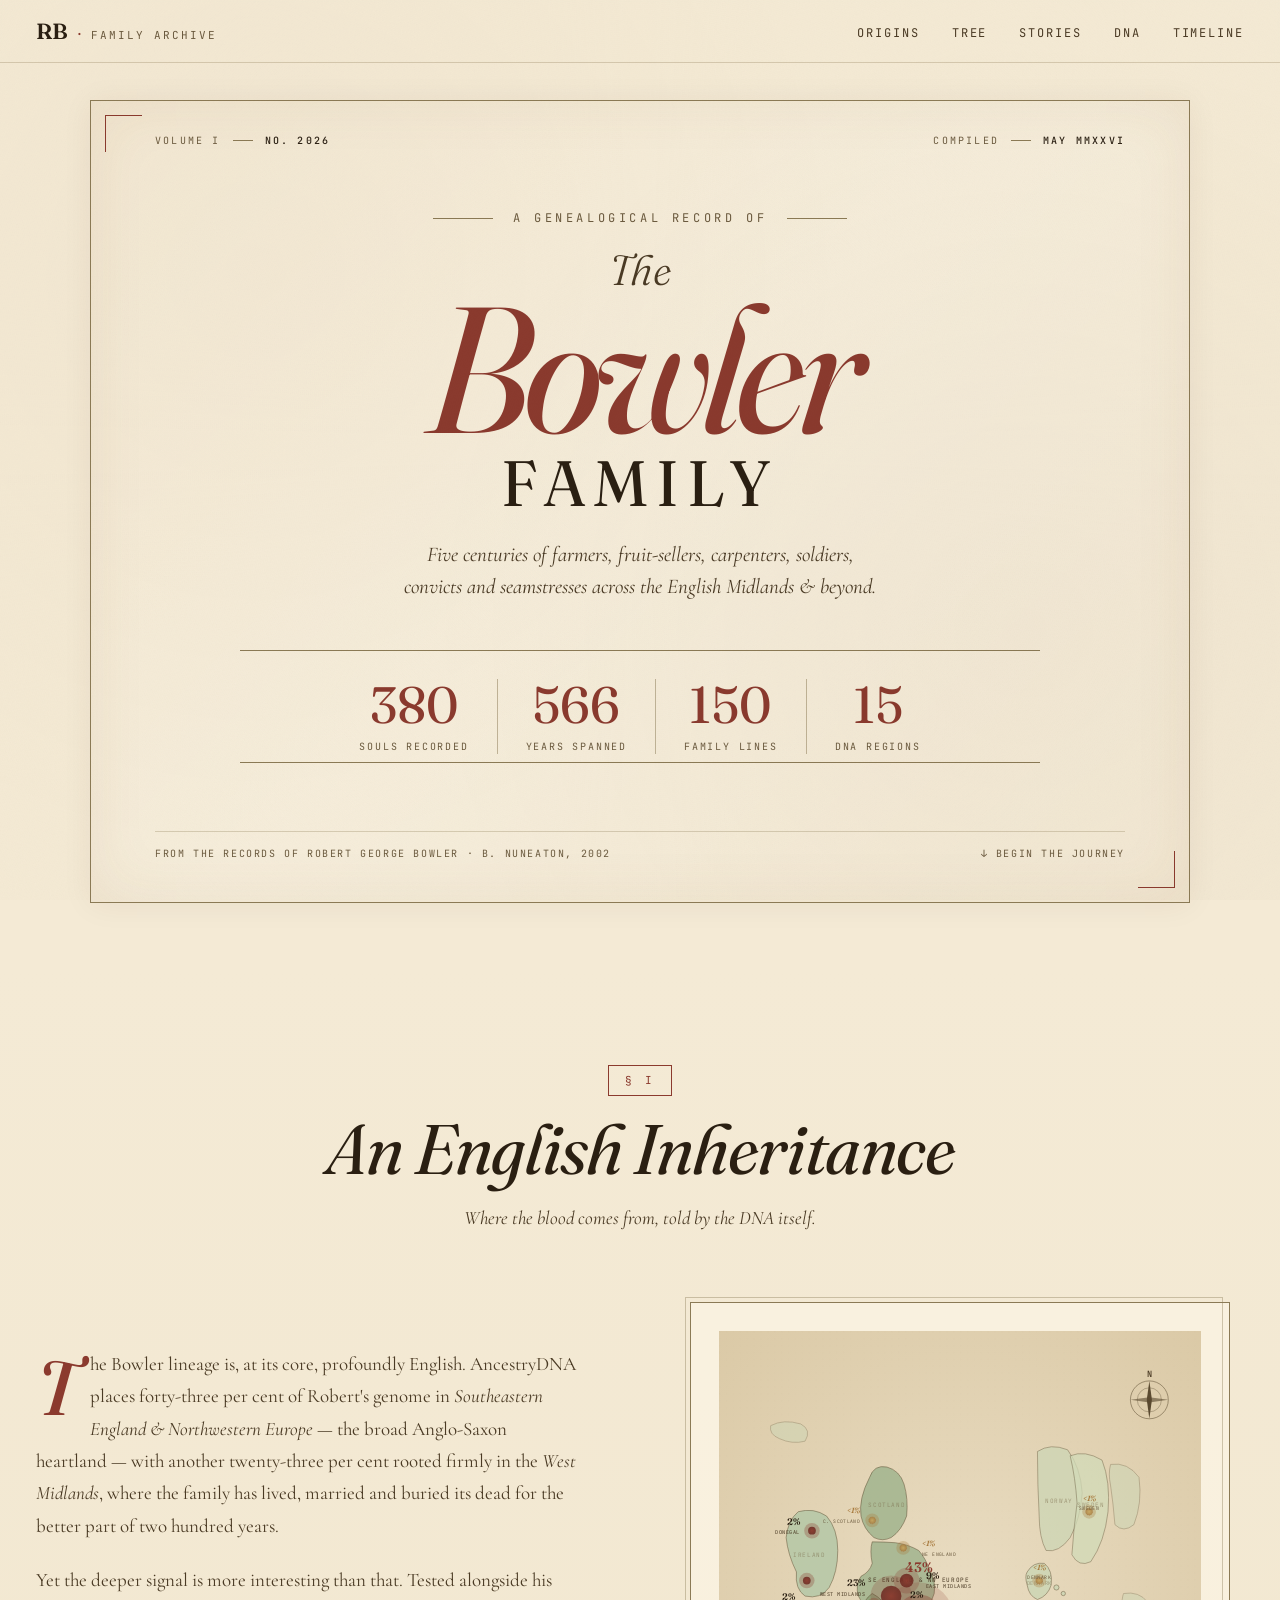
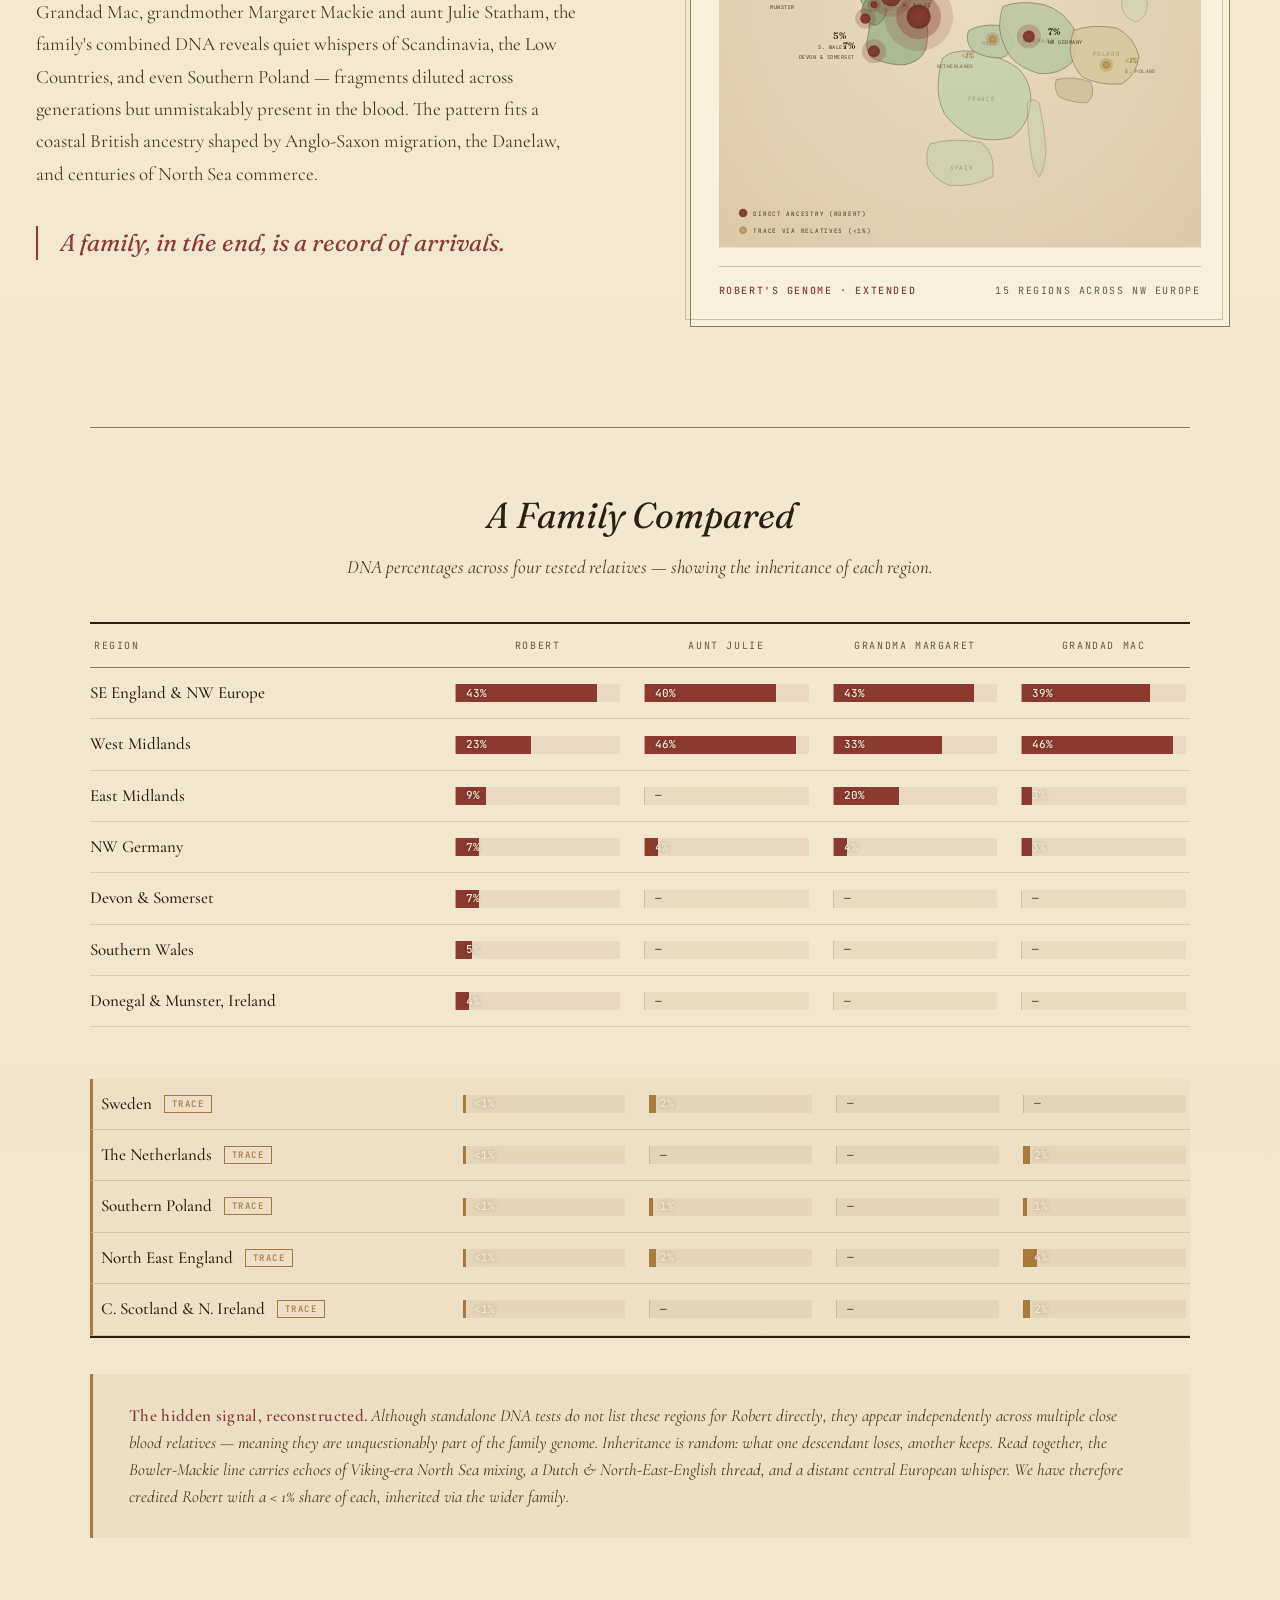
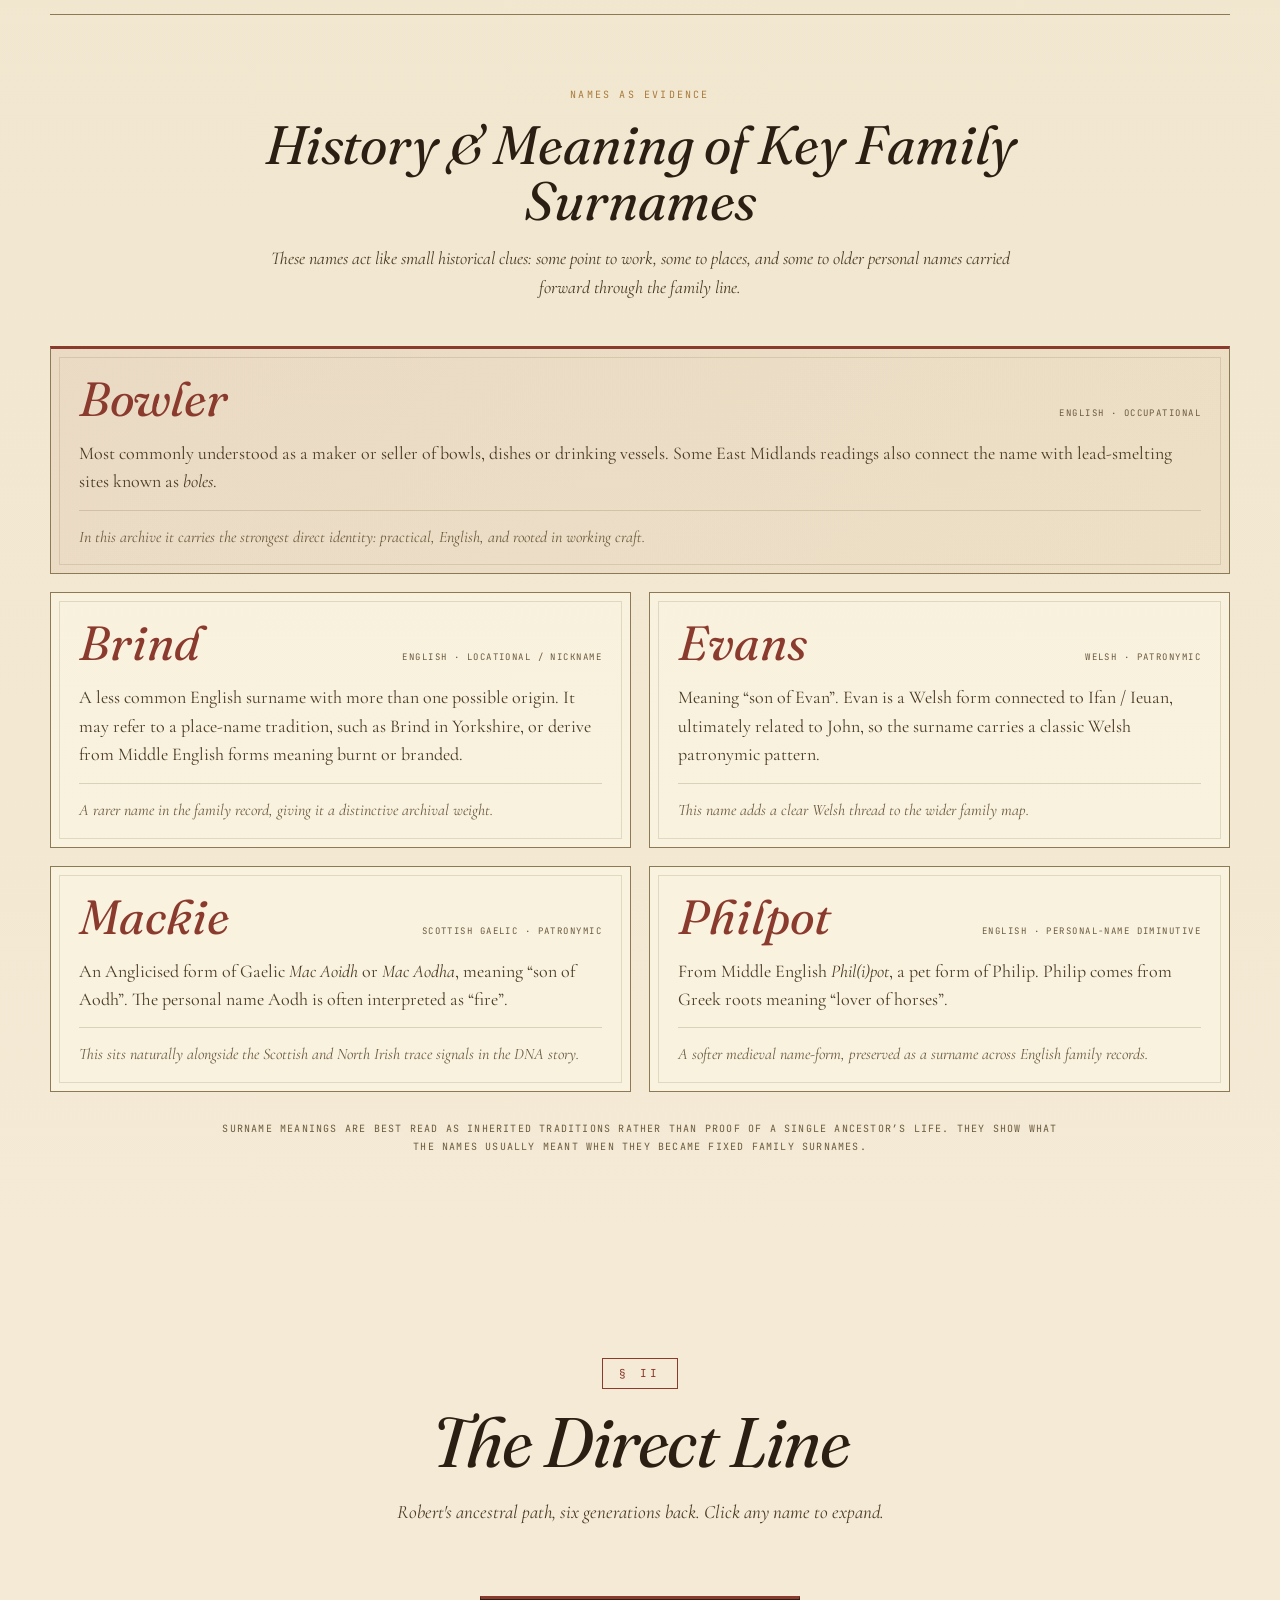
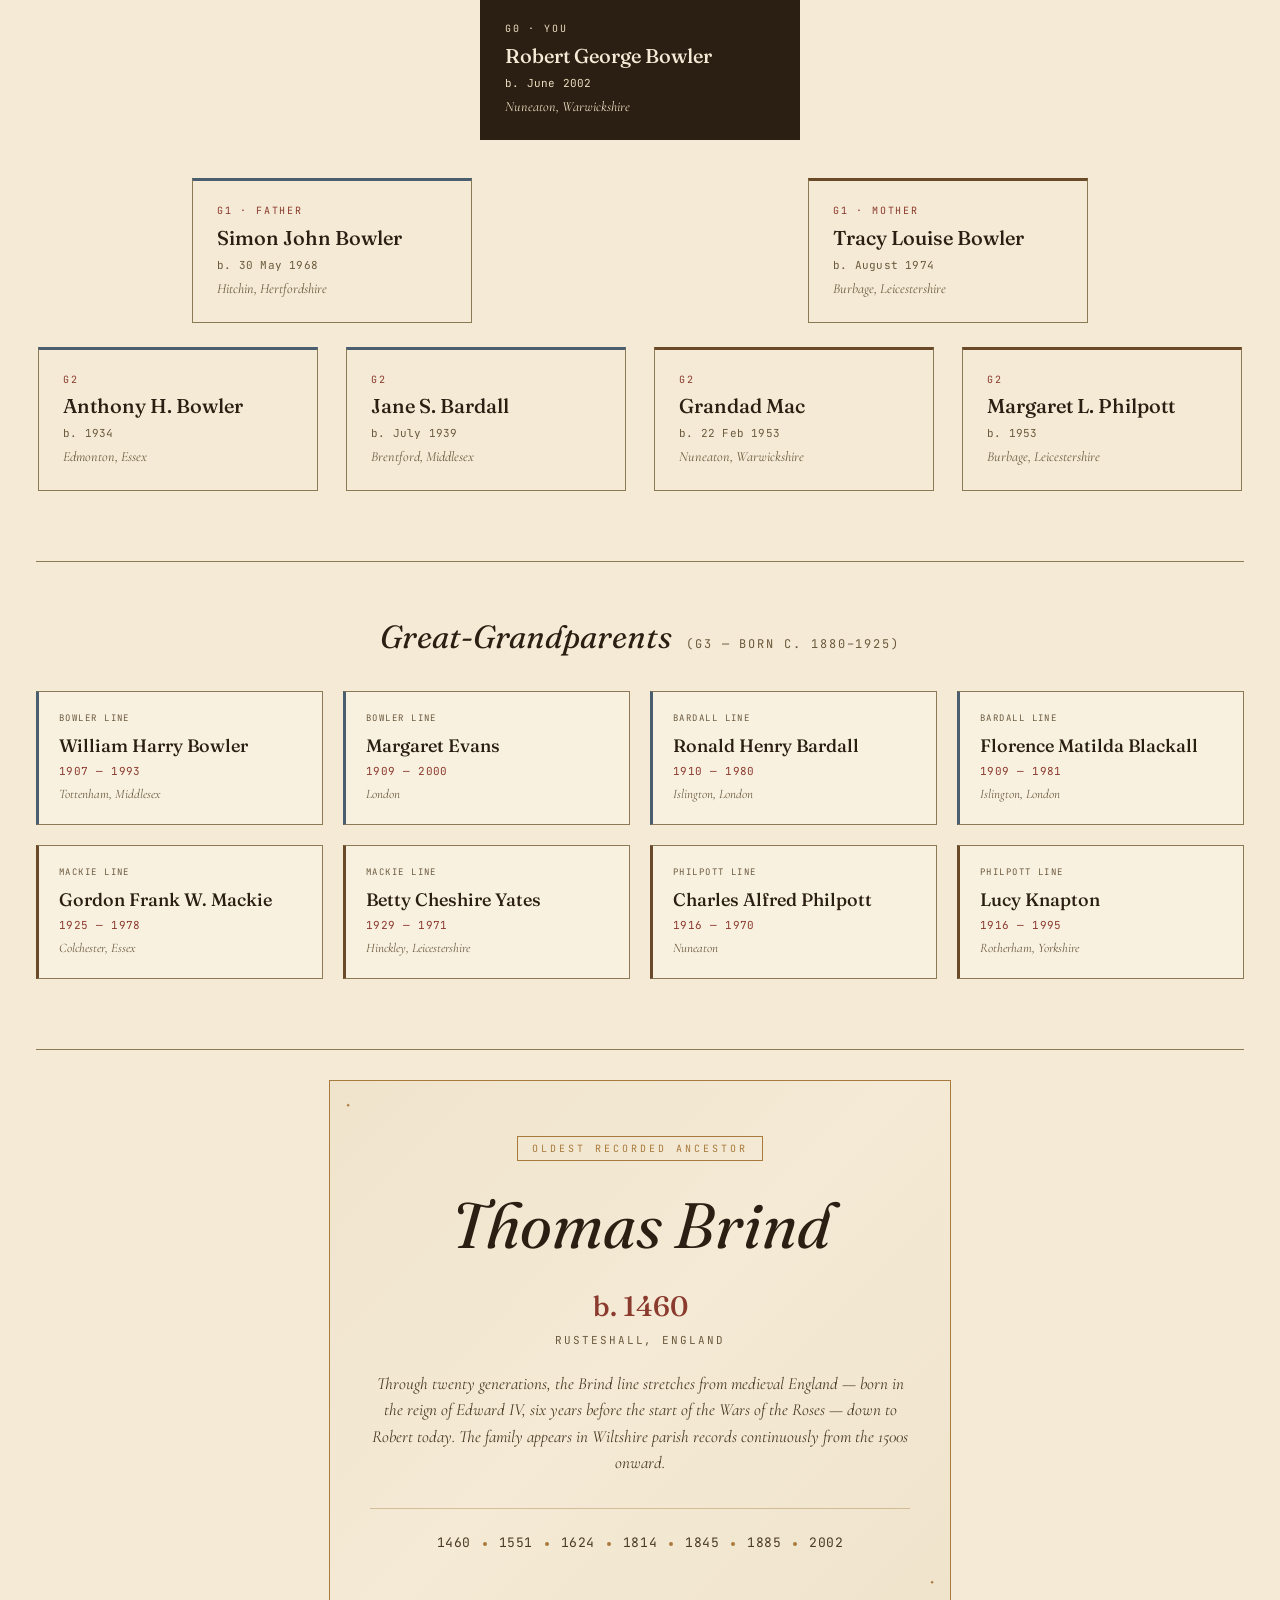
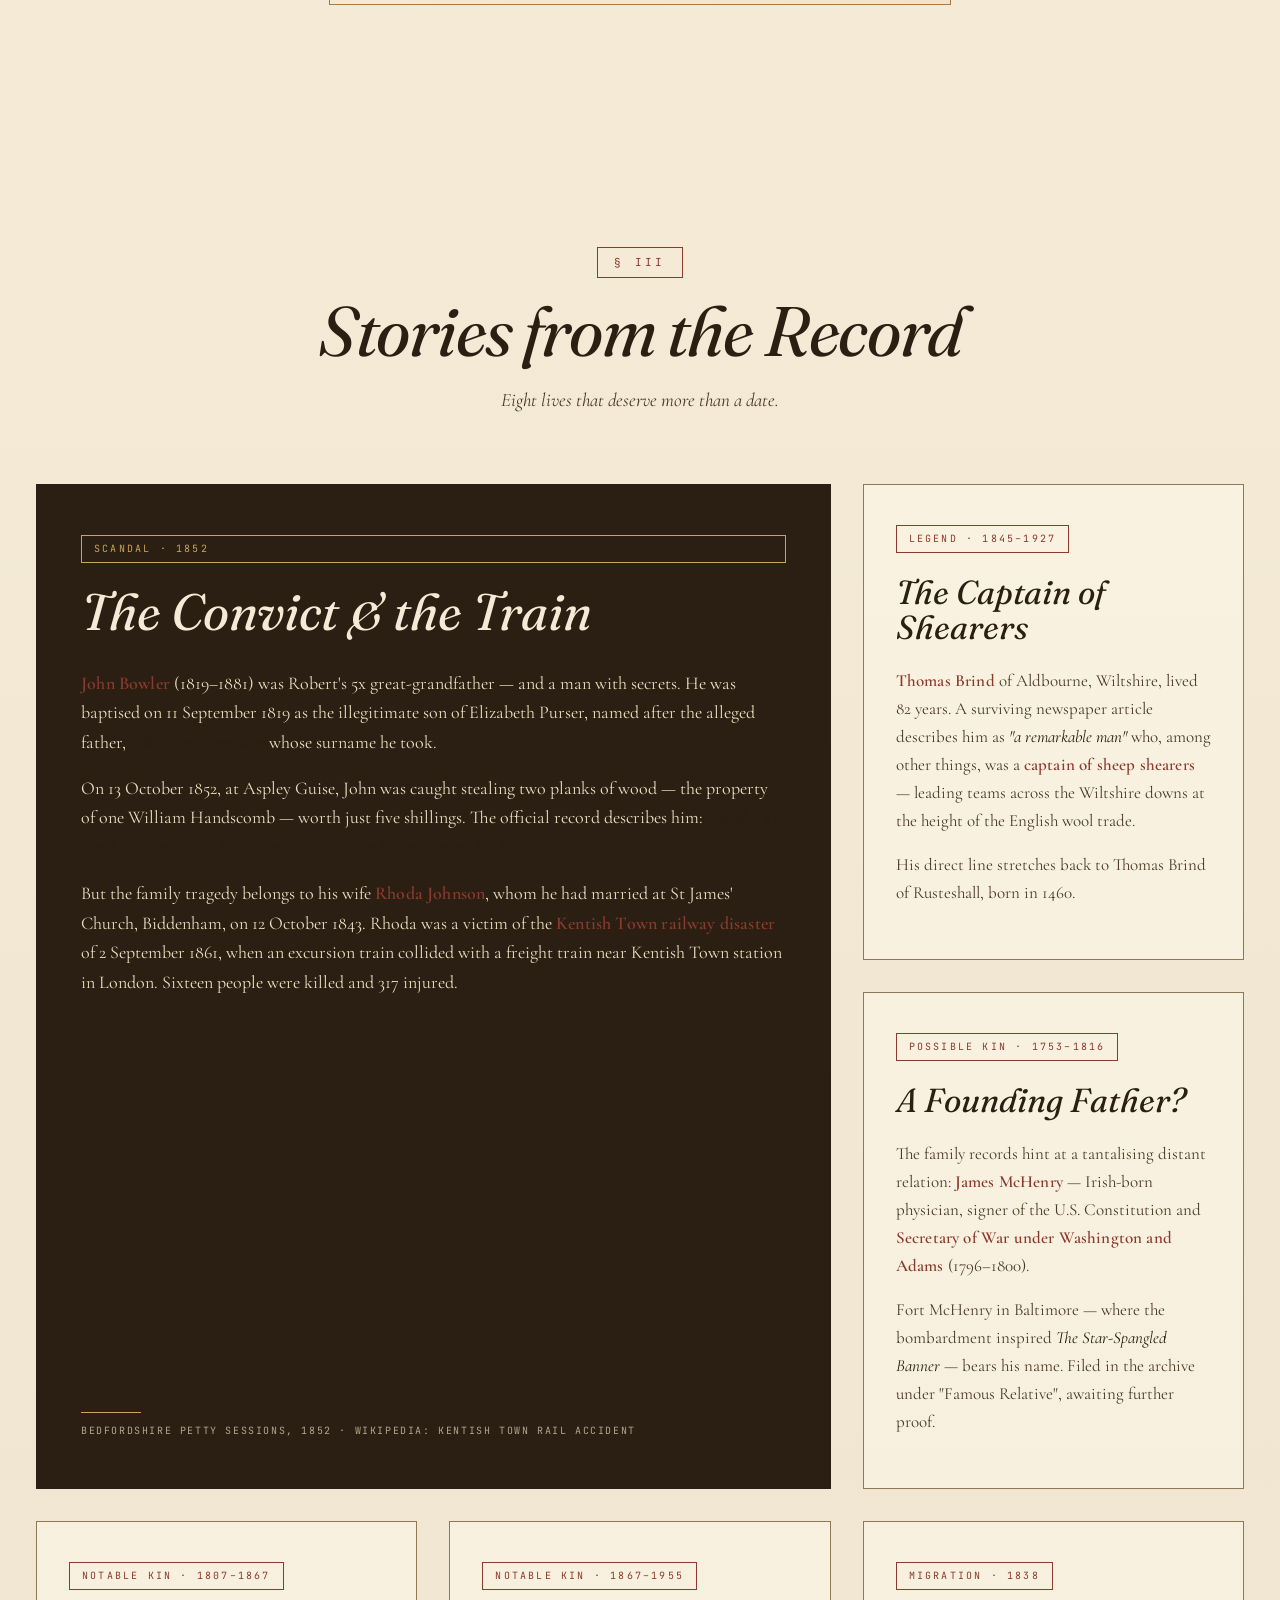
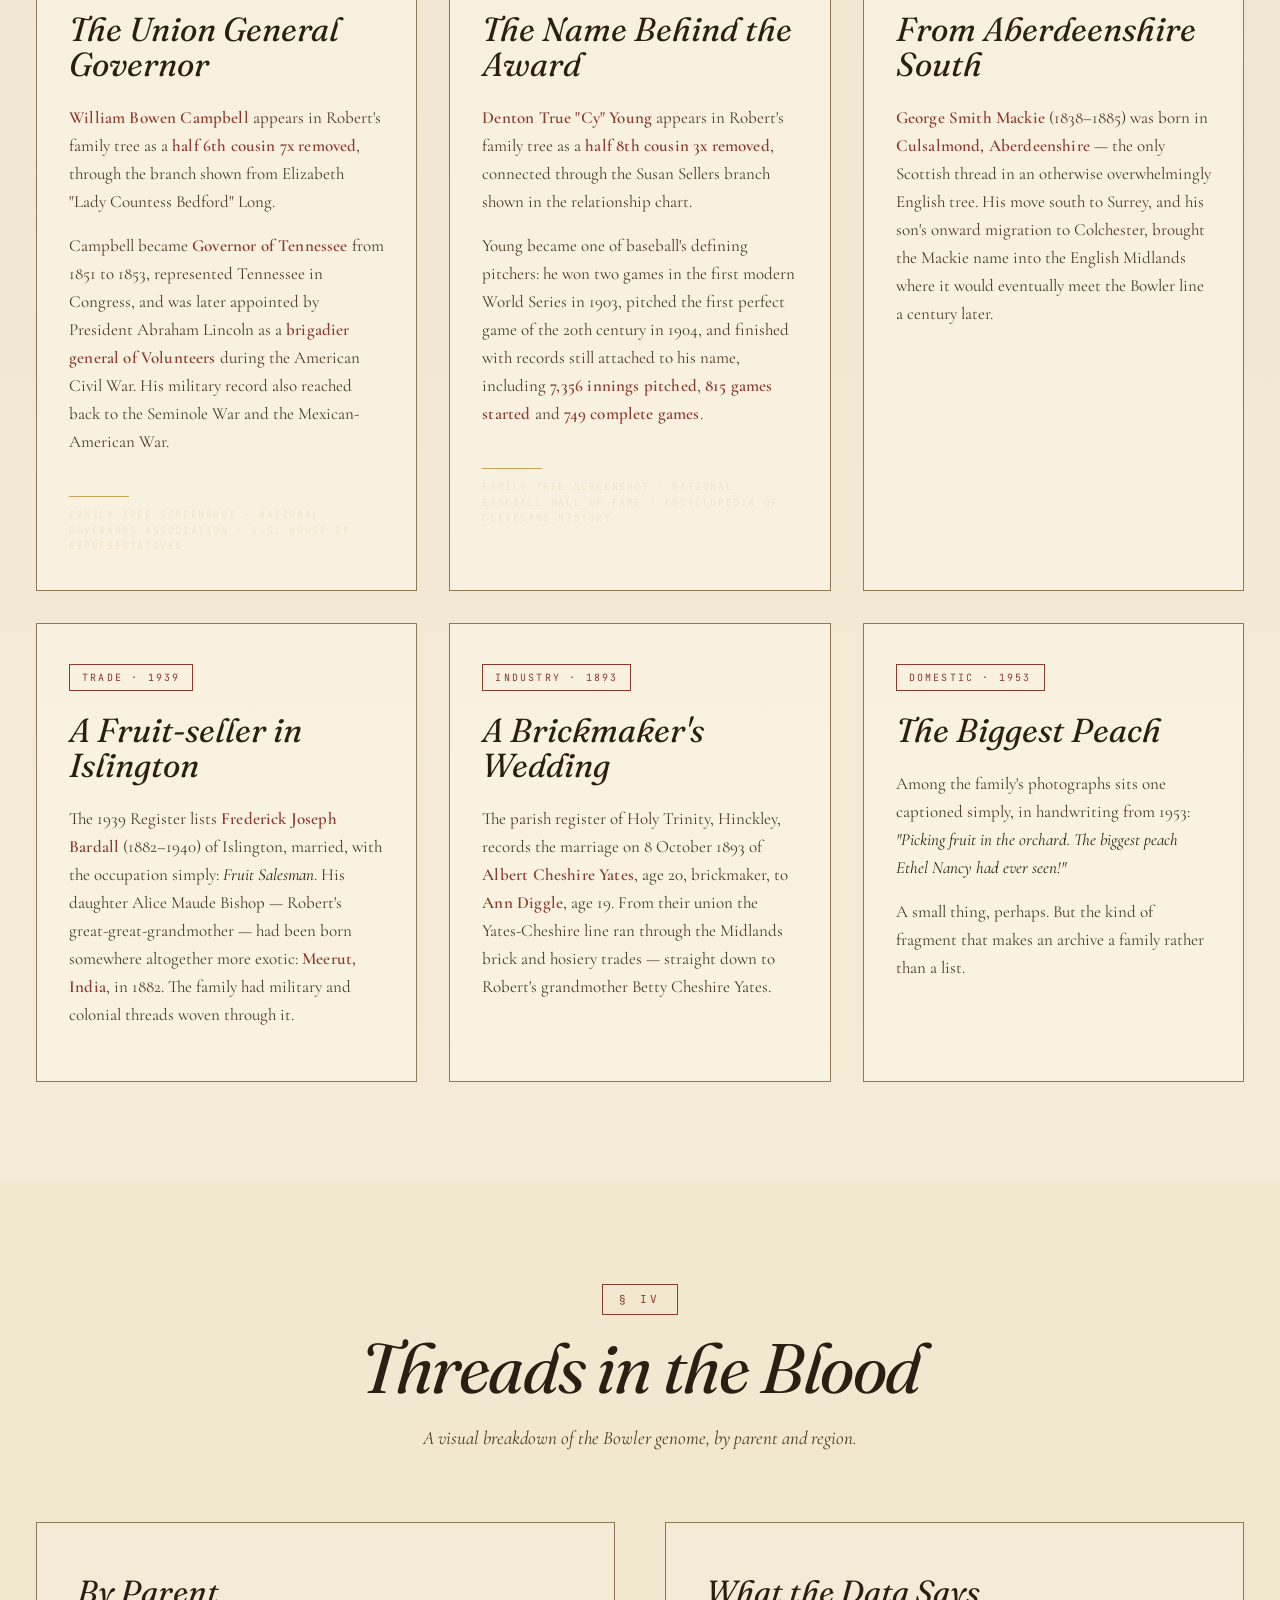
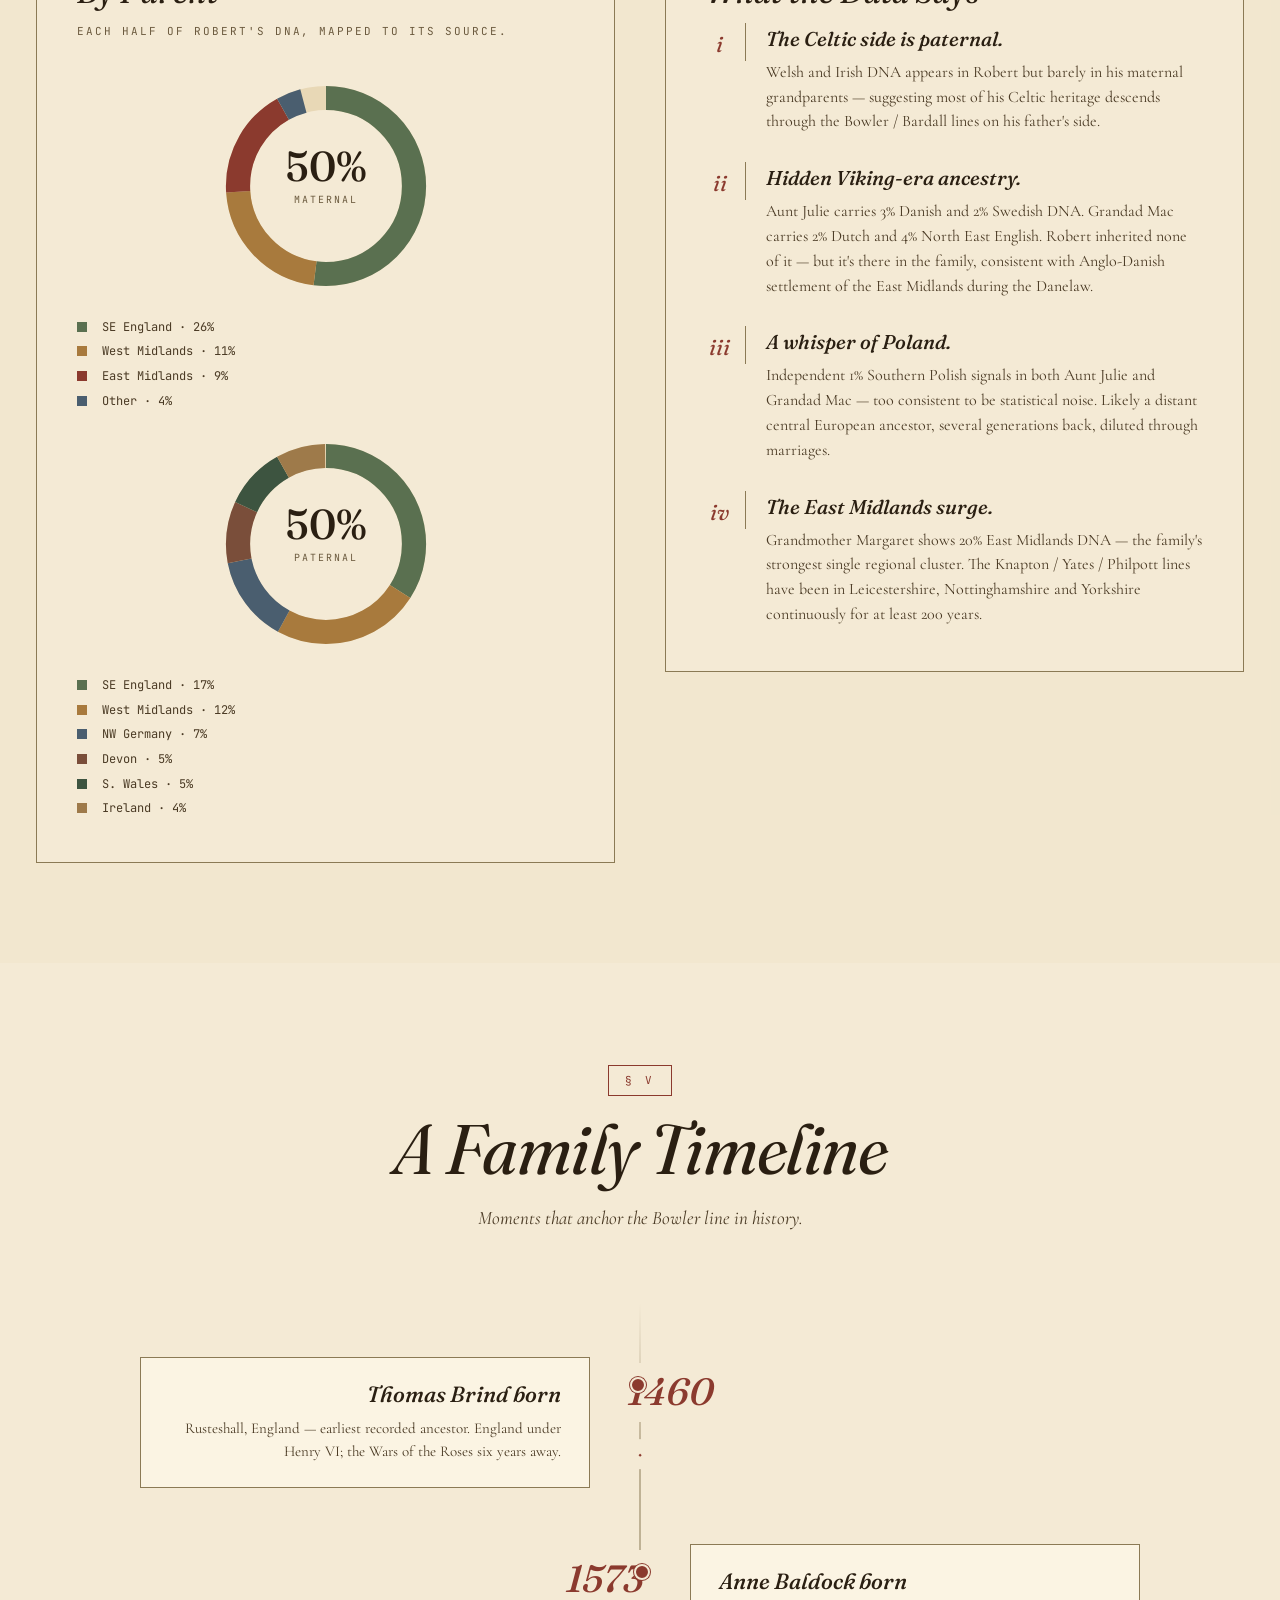
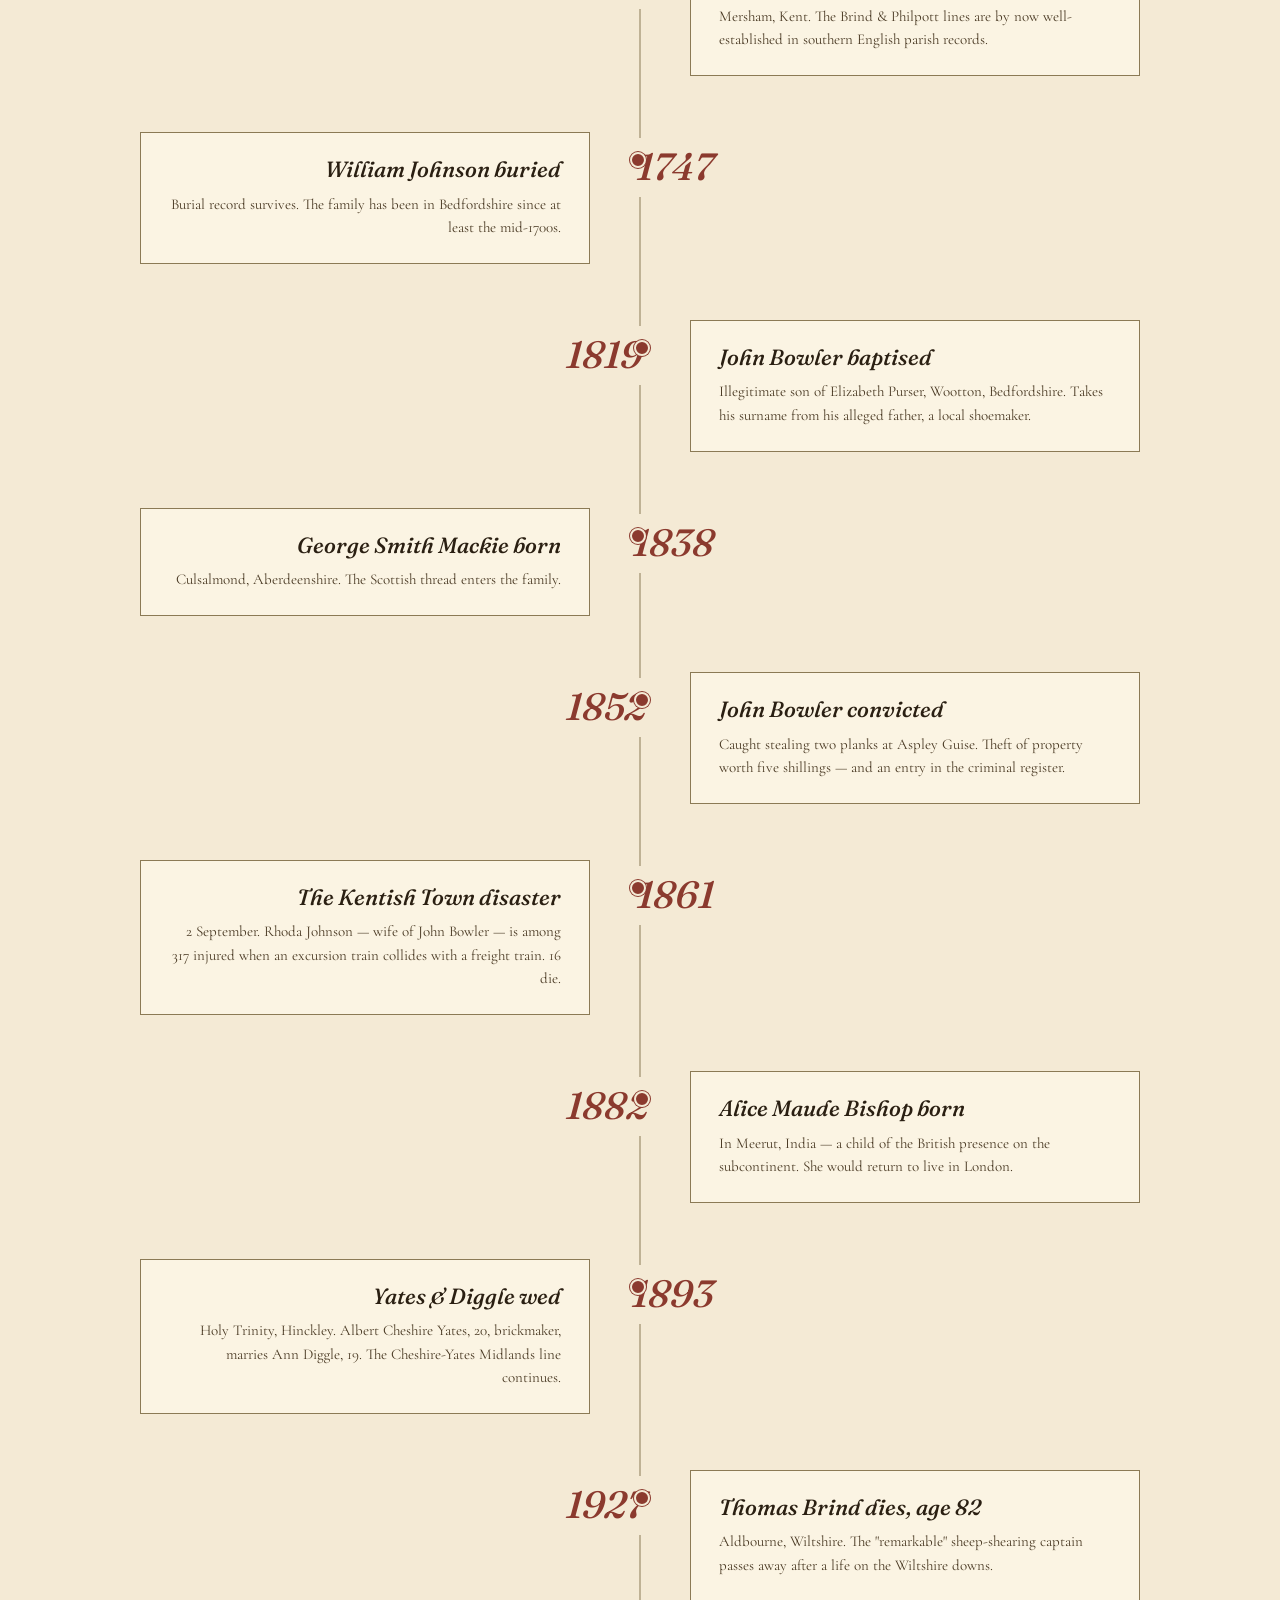
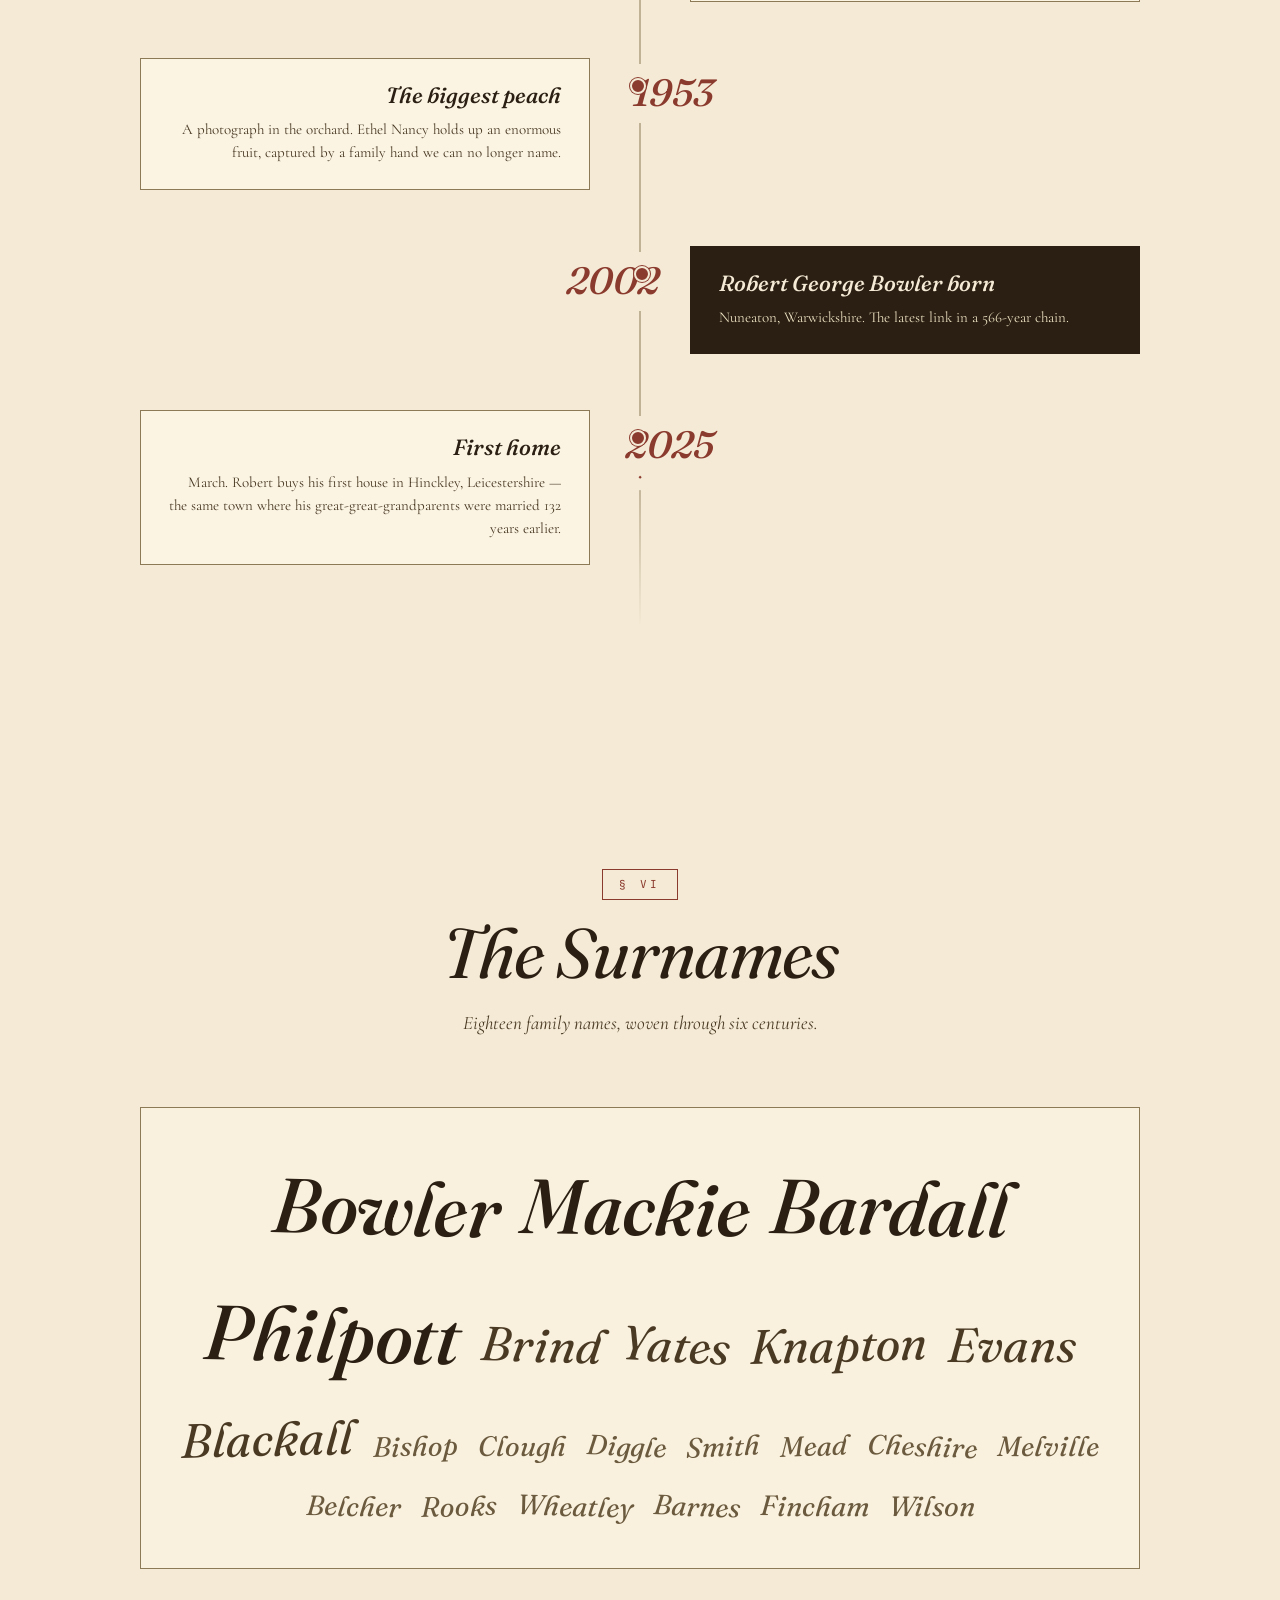
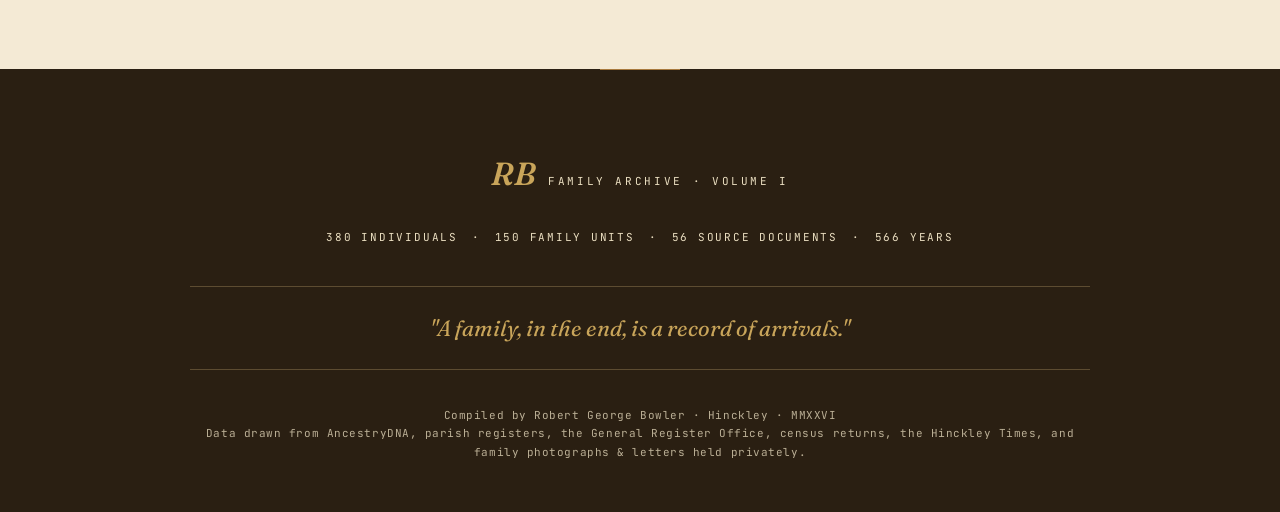
==== index.html @ 1eaea1d6 "Add files via upload" ====
<!DOCTYPE html>
<html lang="en">
<head>
<meta charset="UTF-8" />
<meta name="viewport" content="width=device-width,initial-scale=1.0" />
<title>The Bowler Family — A Genealogical Record</title>
<link rel="preconnect" href="https://fonts.googleapis.com" />
<link rel="preconnect" href="https://fonts.gstatic.com" crossorigin />
<link href="https://fonts.googleapis.com/css2?family=Cormorant+Garamond:ital,wght@0,300;0,400;0,500;0,600;0,700;1,400;1,500&family=Fraunces:opsz,wght@9..144,300;9..144,400;9..144,500;9..144,600;9..144,700;9..144,900&family=JetBrains+Mono:wght@300;400;500&display=swap" rel="stylesheet" />
<link rel="stylesheet" href="style.css" />
</head>
<body>

<!-- Decorative ornaments -->
<div class="grain"></div>

<!-- Top navigation -->
<nav class="nav">
  <div class="nav-inner">
    <a href="#top" class="nav-mark">
      <span class="mark-rb">RB</span>
      <span class="mark-sep">·</span>
      <span class="mark-label">Family Archive</span>
    </a>
    <ul class="nav-links">
      <li><a href="#origins">Origins</a></li>
      <li><a href="#tree">Tree</a></li>
      <li><a href="#stories">Stories</a></li>
      <li><a href="#dna">DNA</a></li>
      <li><a href="#timeline">Timeline</a></li>
    </ul>
  </div>
</nav>

<!-- HERO -->
<header id="top" class="hero">
  <div class="hero-frame">
    <div class="hero-meta hero-meta-left">
      <span class="meta-label">Volume I</span>
      <span class="meta-divider"></span>
      <span class="meta-value">No. 2026</span>
    </div>
    <div class="hero-meta hero-meta-right">
      <span class="meta-label">Compiled</span>
      <span class="meta-divider"></span>
      <span class="meta-value">May MMXXVI</span>
    </div>

    <div class="hero-content">
      <p class="hero-eyebrow">A genealogical record of</p>
      <h1 class="hero-title">
        <span class="title-line title-the">The</span>
        <span class="title-line title-bowler"><em>Bowler</em></span>
        <span class="title-line title-family">Family</span>
      </h1>
      <p class="hero-tagline">Five centuries of farmers, fruit-sellers, carpenters, soldiers,<br/>convicts and seamstresses across the English Midlands &amp; beyond.</p>

      <div class="hero-stats">
        <div class="stat">
          <span class="stat-num">380</span>
          <span class="stat-lbl">Souls Recorded</span>
        </div>
        <div class="stat-sep"></div>
        <div class="stat">
          <span class="stat-num">566</span>
          <span class="stat-lbl">Years Spanned</span>
        </div>
        <div class="stat-sep"></div>
        <div class="stat">
          <span class="stat-num">150</span>
          <span class="stat-lbl">Family Lines</span>
        </div>
        <div class="stat-sep"></div>
        <div class="stat">
          <span class="stat-num">15</span>
          <span class="stat-lbl">DNA Regions</span>
        </div>
      </div>
    </div>

    <div class="hero-foot">
      <span class="foot-l">From the records of Robert George Bowler · b. Nuneaton, 2002</span>
      <span class="foot-r">↓  Begin the journey</span>
    </div>
  </div>
</header>

<!-- INTRODUCTION / ORIGINS SECTION -->
<section id="origins" class="origins">
  <div class="section-head">
    <span class="section-num">§ I</span>
    <h2 class="section-title">An English Inheritance</h2>
    <p class="section-sub">Where the blood comes from, told by the DNA itself.</p>
  </div>

  <div class="origins-grid">
    <div class="origins-text">
      <p class="dropcap"><span class="drop">T</span>he Bowler lineage is, at its core, profoundly English. AncestryDNA places forty-three per cent of Robert's genome in <em>Southeastern England &amp; Northwestern Europe</em> — the broad Anglo-Saxon heartland — with another twenty-three per cent rooted firmly in the <em>West Midlands</em>, where the family has lived, married and buried its dead for the better part of two hundred years.</p>
      <p>Yet the deeper signal is more interesting than that. Tested alongside his Grandad Mac, grandmother Margaret Mackie and aunt Julie Statham, the family's combined DNA reveals quiet whispers of Scandinavia, the Low Countries, and even Southern Poland — fragments diluted across generations but unmistakably present in the blood. The pattern fits a coastal British ancestry shaped by Anglo-Saxon migration, the Danelaw, and centuries of North Sea commerce.</p>
      <p class="quote-mark">A family, in the end, is a record of arrivals.</p>
    </div>

    <div class="origins-map">
      <div class="map-container">
        <svg viewBox="0 0 560 600" xmlns="http://www.w3.org/2000/svg" class="origin-svg" preserveAspectRatio="xMidYMid meet">
          <defs>
            <pattern id="dots" x="0" y="0" width="8" height="8" patternUnits="userSpaceOnUse">
              <circle cx="1" cy="1" r="0.5" fill="rgba(80,55,30,0.18)" />
            </pattern>
            <radialGradient id="seaGrad" cx="50%" cy="50%" r="80%">
              <stop offset="0%" stop-color="#e9dcc1" />
              <stop offset="100%" stop-color="#d9c7a3" />
            </radialGradient>
            <!-- Direct ancestry fill (oxblood) -->
            <radialGradient id="directInk">
              <stop offset="0%" stop-color="#8b3a2e" stop-opacity="0.95"/>
              <stop offset="100%" stop-color="#6b2820" stop-opacity="0.85"/>
            </radialGradient>
            <!-- Trace ancestry fill (gold, dashed border) -->
            <radialGradient id="traceInk">
              <stop offset="0%" stop-color="#c9a55a" stop-opacity="0.85"/>
              <stop offset="100%" stop-color="#a87a3d" stop-opacity="0.75"/>
            </radialGradient>
          </defs>
          <rect width="560" height="600" fill="url(#seaGrad)" />
          <rect width="560" height="600" fill="url(#dots)" opacity="0.4" />

          <!-- ============ EUROPEAN LANDMASSES ============ -->
          <g class="land" stroke="#5a4a30" stroke-width="0.6" stroke-linejoin="round">

            <!-- Iceland (small hint, top-left) -->
            <path d="M 60 110 Q 75 102 95 108 Q 108 115 100 128 Q 85 132 70 125 Q 58 120 60 110 Z" fill="#cdd6b5" opacity="0.5"/>

            <!-- Ireland -->
            <path d="M 90 280 Q 80 260 78 240 Q 80 220 92 210 Q 110 205 125 215 Q 138 230 138 255 Q 138 280 128 298 Q 118 312 100 308 Q 88 300 90 280 Z" fill="#b8c9a8" opacity="0.92"/>

            <!-- Scotland (Highlands and lowlands) -->
            <path d="M 175 170 Q 180 155 195 158 Q 210 162 215 178 Q 220 195 218 215 Q 212 232 200 240 Q 190 245 180 240 Q 168 230 165 215 Q 162 195 175 170 Z" fill="#a8b893" opacity="0.95"/>

            <!-- England & Wales -->
            <path d="M 178 245 Q 175 255 178 270 Q 175 280 165 285 Q 158 295 162 308 Q 168 320 175 330 Q 175 348 172 360 Q 170 372 178 380 Q 195 388 215 388 Q 235 384 240 370 Q 245 350 240 332 Q 245 318 250 305 Q 252 290 245 278 Q 240 264 232 255 Q 220 248 205 246 Q 192 245 178 245 Z" fill="#a8b893" opacity="0.95"/>

            <!-- Wales bulge (slightly distinct shade) -->
            <path d="M 178 305 Q 168 312 165 326 Q 170 340 182 342 Q 192 338 195 325 Q 192 312 178 305 Z" fill="#8fa178" opacity="0.95"/>

            <!-- France -->
            <path d="M 260 380 Q 270 370 295 372 Q 325 376 348 392 Q 365 410 362 435 Q 358 460 340 472 Q 318 478 295 472 Q 275 462 262 445 Q 252 425 255 405 Q 256 390 260 380 Z" fill="#c4d0ad" opacity="0.85"/>

            <!-- Belgium / Netherlands / Luxembourg -->
            <path d="M 290 348 Q 305 340 325 342 Q 340 348 342 362 Q 340 376 328 380 Q 310 380 295 372 Q 285 360 290 348 Z" fill="#bcc7a5" opacity="0.92"/>

            <!-- Germany -->
            <path d="M 330 320 Q 350 312 378 318 Q 400 325 412 345 Q 418 365 410 385 Q 395 400 372 398 Q 350 392 338 378 Q 328 362 326 345 Q 326 330 330 320 Z" fill="#bcc7a5" opacity="0.9"/>

            <!-- Denmark (peninsula + islands) -->
            <path d="M 358 280 Q 365 268 378 270 Q 388 278 386 295 Q 382 308 370 312 Q 360 308 358 295 Q 355 285 358 280 Z" fill="#cdd6b5" opacity="0.85"/>
            <circle cx="392" cy="298" r="3" fill="#cdd6b5" opacity="0.85"/>
            <circle cx="400" cy="305" r="2.5" fill="#cdd6b5" opacity="0.85"/>

            <!-- Norway -->
            <path d="M 370 140 Q 385 130 405 138 Q 420 158 422 188 Q 420 218 408 240 Q 395 258 380 255 Q 372 240 372 215 Q 370 180 370 140 Z" fill="#cdd6b5" opacity="0.75"/>

            <!-- Sweden -->
            <path d="M 408 145 Q 425 138 445 150 Q 455 175 452 210 Q 448 245 432 268 Q 418 275 410 260 Q 412 230 416 200 Q 414 170 408 145 Z" fill="#d2dbb8" opacity="0.75"/>

            <!-- Finland (just a hint) -->
            <path d="M 455 155 Q 475 152 488 170 Q 492 200 482 225 Q 470 235 460 225 Q 458 200 455 180 Q 452 165 455 155 Z" fill="#cdd6b5" opacity="0.55"/>

            <!-- Poland -->
            <path d="M 412 348 Q 432 340 462 345 Q 482 355 488 378 Q 485 400 468 410 Q 442 412 422 402 Q 410 388 408 372 Q 408 358 412 348 Z" fill="#d4c89a" opacity="0.85"/>

            <!-- Czech Republic / Austria area (small) -->
            <path d="M 392 405 Q 412 400 432 408 Q 438 422 428 432 Q 408 432 395 425 Q 388 415 392 405 Z" fill="#c9bd92" opacity="0.7"/>

            <!-- Spain (hint at bottom) -->
            <path d="M 245 480 Q 270 472 305 478 Q 322 492 318 518 Q 295 530 268 528 Q 250 522 242 505 Q 240 488 245 480 Z" fill="#c4d0ad" opacity="0.6"/>

            <!-- Italy (faint, far edge) -->
            <path d="M 358 432 Q 365 425 372 432 Q 378 458 380 488 Q 378 510 372 518 Q 365 510 362 488 Q 358 458 358 432 Z" fill="#c4d0ad" opacity="0.5"/>

            <!-- Baltic states hint -->
            <path d="M 470 305 Q 488 302 498 315 Q 498 332 485 338 Q 472 335 468 322 Q 468 310 470 305 Z" fill="#cdd6b5" opacity="0.5"/>
          </g>

          <!-- Country labels (subtle, in mono) -->
          <g class="country-labels" font-family="JetBrains Mono, monospace" font-size="7" fill="#7a6a4a" letter-spacing="0.1em" text-transform="uppercase">
            <text x="105" y="262" text-anchor="middle">IRELAND</text>
            <text x="195" y="205" text-anchor="middle">SCOTLAND</text>
            <text x="208" y="325" text-anchor="middle">ENGLAND</text>
            <text x="178" y="328" text-anchor="middle" font-size="6">WALES</text>
            <text x="305" y="430" text-anchor="middle">FRANCE</text>
            <text x="372" y="362" text-anchor="middle">GERMANY</text>
            <text x="316" y="365" text-anchor="middle" font-size="6">NETH.</text>
            <text x="372" y="295" text-anchor="middle" font-size="6">DENMARK</text>
            <text x="395" y="200" text-anchor="middle">NORWAY</text>
            <text x="432" y="205" text-anchor="middle">SWEDEN</text>
            <text x="450" y="378" text-anchor="middle">POLAND</text>
            <text x="282" y="510" text-anchor="middle">SPAIN</text>
          </g>

          <!-- ============ ANCESTRY MARKERS ============ -->
          <g class="markers">

            <!-- SE England & NW Europe — Robert's largest (43%) -->
            <g class="marker marker-big" transform="translate(232 332)">
              <circle r="40" fill="#8b3a2e" opacity="0.18"/>
              <circle r="26" fill="#8b3a2e" opacity="0.35"/>
              <circle r="14" fill="url(#directInk)" />
              <text y="-52" text-anchor="middle" class="m-pct">43%</text>
              <text y="-40" text-anchor="middle" class="m-lbl">SE England &amp; NW Europe</text>
            </g>

            <!-- West Midlands (23%) -->
            <g class="marker" transform="translate(200 308)">
              <circle r="24" fill="#8b3a2e" opacity="0.22"/>
              <circle r="12" fill="url(#directInk)" />
              <text x="-30" y="-12" text-anchor="end" class="m-pct">23%</text>
              <text x="-30" y="0" text-anchor="end" class="m-lbl">West Midlands</text>
            </g>

            <!-- East Midlands (9%) -->
            <g class="marker" transform="translate(218 290)">
              <circle r="15" fill="#8b3a2e" opacity="0.25"/>
              <circle r="8" fill="url(#directInk)" />
              <text x="22" y="-2" text-anchor="start" class="m-pct">9%</text>
              <text x="22" y="9" text-anchor="start" class="m-lbl">East Midlands</text>
            </g>

            <!-- NW Germany (7%) -->
            <g class="marker" transform="translate(360 355)">
              <circle r="14" fill="#8b3a2e" opacity="0.25"/>
              <circle r="7" fill="url(#directInk)" />
              <text x="22" y="-2" text-anchor="start" class="m-pct">7%</text>
              <text x="22" y="9" text-anchor="start" class="m-lbl">NW Germany</text>
            </g>

            <!-- Devon & Somerset (7%) -->
            <g class="marker" transform="translate(180 372)">
              <circle r="14" fill="#8b3a2e" opacity="0.25"/>
              <circle r="7" fill="url(#directInk)" />
              <text x="-22" y="-2" text-anchor="end" class="m-pct">7%</text>
              <text x="-22" y="9" text-anchor="end" class="m-lbl">Devon &amp; Somerset</text>
            </g>

            <!-- Southern Wales (5%) -->
            <g class="marker" transform="translate(170 334)">
              <circle r="12" fill="#8b3a2e" opacity="0.25"/>
              <circle r="6" fill="url(#directInk)" />
              <text x="-22" y="24" text-anchor="end" class="m-pct">5%</text>
              <text x="-22" y="35" text-anchor="end" class="m-lbl">S. Wales</text>
            </g>

            <!-- N. Wales (2%) -->
            <g class="marker" transform="translate(180 318)">
              <circle r="8" fill="#8b3a2e" opacity="0.3"/>
              <circle r="4" fill="url(#directInk)" />
              <text x="50" y="-8" text-anchor="middle" class="m-pct">2%</text>
              <text x="50" y="3" text-anchor="middle" class="m-lbl">N. Wales</text>
            </g>

            <!-- Donegal (2%) -->
            <g class="marker" transform="translate(108 232)">
              <circle r="9" fill="#8b3a2e" opacity="0.3"/>
              <circle r="4.5" fill="url(#directInk)" />
              <text x="-14" y="-7" text-anchor="end" class="m-pct">2%</text>
              <text x="-14" y="4" text-anchor="end" class="m-lbl">Donegal</text>
            </g>

            <!-- Munster (2%) -->
            <g class="marker" transform="translate(102 290)">
              <circle r="9" fill="#8b3a2e" opacity="0.3"/>
              <circle r="4.5" fill="url(#directInk)" />
              <text x="-14" y="22" text-anchor="end" class="m-pct">2%</text>
              <text x="-14" y="33" text-anchor="end" class="m-lbl">Munster</text>
            </g>

            <!-- ===== TRACE MARKERS (gold) — inherited via relatives ===== -->

            <!-- Denmark (<1% via Aunt Julie) -->
            <g class="marker marker-trace" transform="translate(372 290)">
              <circle r="8" fill="#a87a3d" opacity="0.3"/>
              <circle r="4" fill="url(#traceInk)" stroke="#a87a3d" stroke-width="0.6" stroke-dasharray="1.5 1"/>
              <text x="0" y="-12" text-anchor="middle" class="m-pct-trace">&lt;1%</text>
              <text x="0" y="-2" text-anchor="middle" class="m-lbl-trace">Denmark</text>
            </g>

            <!-- Sweden (<1% via Aunt Julie) -->
            <g class="marker marker-trace" transform="translate(430 210)">
              <circle r="8" fill="#a87a3d" opacity="0.3"/>
              <circle r="4" fill="url(#traceInk)" stroke="#a87a3d" stroke-width="0.6" stroke-dasharray="1.5 1"/>
              <text x="0" y="-12" text-anchor="middle" class="m-pct-trace">&lt;1%</text>
              <text x="0" y="-2" text-anchor="middle" class="m-lbl-trace">Sweden</text>
            </g>

            <!-- Netherlands (<1% via Grandad Mac) -->
            <g class="marker marker-trace" transform="translate(318 358)">
              <circle r="8" fill="#a87a3d" opacity="0.3"/>
              <circle r="4" fill="url(#traceInk)" stroke="#a87a3d" stroke-width="0.6" stroke-dasharray="1.5 1"/>
              <text x="-22" y="22" text-anchor="end" class="m-pct-trace">&lt;1%</text>
              <text x="-22" y="33" text-anchor="end" class="m-lbl-trace">Netherlands</text>
            </g>

            <!-- Southern Poland (<1% via Aunt Julie & Grandad Mac) -->
            <g class="marker marker-trace" transform="translate(450 388)">
              <circle r="8" fill="#a87a3d" opacity="0.3"/>
              <circle r="4" fill="url(#traceInk)" stroke="#a87a3d" stroke-width="0.6" stroke-dasharray="1.5 1"/>
              <text x="22" y="-2" text-anchor="start" class="m-pct-trace">&lt;1%</text>
              <text x="22" y="9" text-anchor="start" class="m-lbl-trace">S. Poland</text>
            </g>

            <!-- North East England (<1% via Aunt & Grandad Mac) -->
            <g class="marker marker-trace" transform="translate(214 252)">
              <circle r="8" fill="#a87a3d" opacity="0.3"/>
              <circle r="4" fill="url(#traceInk)" stroke="#a87a3d" stroke-width="0.6" stroke-dasharray="1.5 1"/>
              <text x="22" y="-2" text-anchor="start" class="m-pct-trace">&lt;1%</text>
              <text x="22" y="9" text-anchor="start" class="m-lbl-trace">NE England</text>
            </g>

            <!-- Central Scotland & N. Ireland (<1% via Grandad Mac) -->
            <g class="marker marker-trace" transform="translate(178 220)">
              <circle r="8" fill="#a87a3d" opacity="0.3"/>
              <circle r="4" fill="url(#traceInk)" stroke="#a87a3d" stroke-width="0.6" stroke-dasharray="1.5 1"/>
              <text x="-14" y="-8" text-anchor="end" class="m-pct-trace">&lt;1%</text>
              <text x="-14" y="3" text-anchor="end" class="m-lbl-trace">C. Scotland</text>
            </g>
          </g>

          <!-- Compass rose -->
          <g transform="translate(500 80)" class="compass">
            <circle r="22" fill="none" stroke="#5a4a30" stroke-width="0.6"/>
            <circle r="14" fill="none" stroke="#5a4a30" stroke-width="0.4"/>
            <path d="M 0 -22 L 3 0 L 0 22 L -3 0 Z" fill="#5a4a30"/>
            <path d="M -22 0 L 0 3 L 22 0 L 0 -3 Z" fill="#5a4a30" opacity="0.6"/>
            <text y="-26" text-anchor="middle" class="compass-n">N</text>
          </g>

          <!-- Map legend -->
          <g class="map-legend" transform="translate(28 560)">
            <circle cx="0" cy="0" r="5" fill="url(#directInk)"/>
            <text x="12" y="3" class="legend-text">Direct ancestry (Robert)</text>

            <circle cx="0" cy="20" r="4" fill="url(#traceInk)" stroke="#a87a3d" stroke-width="0.6" stroke-dasharray="1.5 1"/>
            <text x="12" y="23" class="legend-text">Trace via relatives (&lt;1%)</text>
          </g>
        </svg>

        <div class="map-caption">
          <span class="cap-label">Robert's Genome · Extended</span>
          <span class="cap-text">15 regions across NW Europe</span>
        </div>
      </div>
    </div>
  </div>

  <!-- Ancestry comparison bars -->
  <div class="ancestry-compare">
    <h3 class="compare-title">A Family Compared</h3>
    <p class="compare-sub">DNA percentages across four tested relatives — showing the inheritance of each region.</p>

    <div class="compare-table">
      <div class="compare-header">
        <div class="ch-region">Region</div>
        <div class="ch-cell">Robert</div>
        <div class="ch-cell">Aunt Julie</div>
        <div class="ch-cell">Grandma Margaret</div>
        <div class="ch-cell">Grandad Mac</div>
      </div>
      <!-- Rows generated below -->
      <div class="compare-row"><div class="cr-region">SE England &amp; NW Europe</div><div class="cr-cell"><div class="bar" style="--w:86%"><span>43%</span></div></div><div class="cr-cell"><div class="bar" style="--w:80%"><span>40%</span></div></div><div class="cr-cell"><div class="bar" style="--w:86%"><span>43%</span></div></div><div class="cr-cell"><div class="bar" style="--w:78%"><span>39%</span></div></div></div>
      <div class="compare-row"><div class="cr-region">West Midlands</div><div class="cr-cell"><div class="bar" style="--w:46%"><span>23%</span></div></div><div class="cr-cell"><div class="bar" style="--w:92%"><span>46%</span></div></div><div class="cr-cell"><div class="bar" style="--w:66%"><span>33%</span></div></div><div class="cr-cell"><div class="bar" style="--w:92%"><span>46%</span></div></div></div>
      <div class="compare-row"><div class="cr-region">East Midlands</div><div class="cr-cell"><div class="bar" style="--w:18%"><span>9%</span></div></div><div class="cr-cell empty"><div class="bar bar-empty"><span>—</span></div></div><div class="cr-cell"><div class="bar" style="--w:40%"><span>20%</span></div></div><div class="cr-cell"><div class="bar" style="--w:6%"><span>3%</span></div></div></div>
      <div class="compare-row"><div class="cr-region">NW Germany</div><div class="cr-cell"><div class="bar" style="--w:14%"><span>7%</span></div></div><div class="cr-cell"><div class="bar" style="--w:8%"><span>4%</span></div></div><div class="cr-cell"><div class="bar" style="--w:8%"><span>4%</span></div></div><div class="cr-cell"><div class="bar" style="--w:6%"><span>3%</span></div></div></div>
      <div class="compare-row"><div class="cr-region">Devon &amp; Somerset</div><div class="cr-cell"><div class="bar" style="--w:14%"><span>7%</span></div></div><div class="cr-cell empty"><div class="bar bar-empty"><span>—</span></div></div><div class="cr-cell empty"><div class="bar bar-empty"><span>—</span></div></div><div class="cr-cell empty"><div class="bar bar-empty"><span>—</span></div></div></div>
      <div class="compare-row"><div class="cr-region">Southern Wales</div><div class="cr-cell"><div class="bar" style="--w:10%"><span>5%</span></div></div><div class="cr-cell empty"><div class="bar bar-empty"><span>—</span></div></div><div class="cr-cell empty"><div class="bar bar-empty"><span>—</span></div></div><div class="cr-cell empty"><div class="bar bar-empty"><span>—</span></div></div></div>
      <div class="compare-row"><div class="cr-region">Donegal &amp; Munster, Ireland</div><div class="cr-cell"><div class="bar" style="--w:8%"><span>4%</span></div></div><div class="cr-cell empty"><div class="bar bar-empty"><span>—</span></div></div><div class="cr-cell empty"><div class="bar bar-empty"><span>—</span></div></div><div class="cr-cell empty"><div class="bar bar-empty"><span>—</span></div></div></div>
      <div class="compare-row hidden-row"><div class="cr-region">Denmark <span class="hidden-tag">trace</span></div><div class="cr-cell"><div class="bar bar-secret" style="--w:1.5%"><span>&lt;1%</span></div></div><div class="cr-cell"><div class="bar bar-secret" style="--w:6%"><span>3%</span></div></div><div class="cr-cell empty"><div class="bar bar-empty"><span>—</span></div></div><div class="cr-cell empty"><div class="bar bar-empty"><span>—</span></div></div></div>
      <div class="compare-row hidden-row"><div class="cr-region">Sweden <span class="hidden-tag">trace</span></div><div class="cr-cell"><div class="bar bar-secret" style="--w:1.5%"><span>&lt;1%</span></div></div><div class="cr-cell"><div class="bar bar-secret" style="--w:4%"><span>2%</span></div></div><div class="cr-cell empty"><div class="bar bar-empty"><span>—</span></div></div><div class="cr-cell empty"><div class="bar bar-empty"><span>—</span></div></div></div>
      <div class="compare-row hidden-row"><div class="cr-region">The Netherlands <span class="hidden-tag">trace</span></div><div class="cr-cell"><div class="bar bar-secret" style="--w:1.5%"><span>&lt;1%</span></div></div><div class="cr-cell empty"><div class="bar bar-empty"><span>—</span></div></div><div class="cr-cell empty"><div class="bar bar-empty"><span>—</span></div></div><div class="cr-cell"><div class="bar bar-secret" style="--w:4%"><span>2%</span></div></div></div>
      <div class="compare-row hidden-row"><div class="cr-region">Southern Poland <span class="hidden-tag">trace</span></div><div class="cr-cell"><div class="bar bar-secret" style="--w:1.5%"><span>&lt;1%</span></div></div><div class="cr-cell"><div class="bar bar-secret" style="--w:2%"><span>1%</span></div></div><div class="cr-cell empty"><div class="bar bar-empty"><span>—</span></div></div><div class="cr-cell"><div class="bar bar-secret" style="--w:2%"><span>1%</span></div></div></div>
      <div class="compare-row hidden-row"><div class="cr-region">North East England <span class="hidden-tag">trace</span></div><div class="cr-cell"><div class="bar bar-secret" style="--w:1.5%"><span>&lt;1%</span></div></div><div class="cr-cell"><div class="bar bar-secret" style="--w:4%"><span>2%</span></div></div><div class="cr-cell empty"><div class="bar bar-empty"><span>—</span></div></div><div class="cr-cell"><div class="bar bar-secret" style="--w:8%"><span>4%</span></div></div></div>
      <div class="compare-row hidden-row"><div class="cr-region">C. Scotland &amp; N. Ireland <span class="hidden-tag">trace</span></div><div class="cr-cell"><div class="bar bar-secret" style="--w:1.5%"><span>&lt;1%</span></div></div><div class="cr-cell empty"><div class="bar bar-empty"><span>—</span></div></div><div class="cr-cell empty"><div class="bar bar-empty"><span>—</span></div></div><div class="cr-cell"><div class="bar bar-secret" style="--w:4%"><span>2%</span></div></div></div>
    </div>

    <div class="compare-note">
      <strong>The hidden signal, reconstructed.</strong> Although standalone DNA tests do not list these regions for Robert directly, they appear independently across multiple close blood relatives — meaning they are unquestionably part of the family genome. Inheritance is random: what one descendant loses, another keeps. Read together, the Bowler-Mackie line carries echoes of Viking-era North Sea mixing, a Dutch &amp; North-East-English thread, and a distant central European whisper. We have therefore credited Robert with a &lt; 1% share of each, inherited via the wider family.
    </div>
  </div>

  <!-- Surname origins and meanings -->
  <div class="surname-meanings" id="surname-meanings">
    <div class="surname-meanings-head">
      <span class="mini-kicker">Names as Evidence</span>
      <h3>History &amp; Meaning of Key Family Surnames</h3>
      <p>These names act like small historical clues: some point to work, some to places, and some to older personal names carried forward through the family line.</p>
    </div>

    <div class="surname-origin-grid">
      <article class="surname-origin-card featured">
        <div class="surname-origin-top">
          <span class="surname-origin-name">Bowler</span>
          <span class="surname-origin-type">English · Occupational</span>
        </div>
        <p class="surname-origin-meaning">Most commonly understood as a maker or seller of bowls, dishes or drinking vessels. Some East Midlands readings also connect the name with lead-smelting sites known as <em>boles</em>.</p>
        <p class="surname-origin-note">In this archive it carries the strongest direct identity: practical, English, and rooted in working craft.</p>
      </article>

      <article class="surname-origin-card">
        <div class="surname-origin-top">
          <span class="surname-origin-name">Brind</span>
          <span class="surname-origin-type">English · Locational / Nickname</span>
        </div>
        <p class="surname-origin-meaning">A less common English surname with more than one possible origin. It may refer to a place-name tradition, such as Brind in Yorkshire, or derive from Middle English forms meaning burnt or branded.</p>
        <p class="surname-origin-note">A rarer name in the family record, giving it a distinctive archival weight.</p>
      </article>

      <article class="surname-origin-card">
        <div class="surname-origin-top">
          <span class="surname-origin-name">Evans</span>
          <span class="surname-origin-type">Welsh · Patronymic</span>
        </div>
        <p class="surname-origin-meaning">Meaning “son of Evan”. Evan is a Welsh form connected to Ifan / Ieuan, ultimately related to John, so the surname carries a classic Welsh patronymic pattern.</p>
        <p class="surname-origin-note">This name adds a clear Welsh thread to the wider family map.</p>
      </article>

      <article class="surname-origin-card">
        <div class="surname-origin-top">
          <span class="surname-origin-name">Mackie</span>
          <span class="surname-origin-type">Scottish Gaelic · Patronymic</span>
        </div>
        <p class="surname-origin-meaning">An Anglicised form of Gaelic <em>Mac Aoidh</em> or <em>Mac Aodha</em>, meaning “son of Aodh”. The personal name Aodh is often interpreted as “fire”.</p>
        <p class="surname-origin-note">This sits naturally alongside the Scottish and North Irish trace signals in the DNA story.</p>
      </article>

      <article class="surname-origin-card">
        <div class="surname-origin-top">
          <span class="surname-origin-name">Philpot</span>
          <span class="surname-origin-type">English · Personal-name Diminutive</span>
        </div>
        <p class="surname-origin-meaning">From Middle English <em>Phil(i)pot</em>, a pet form of Philip. Philip comes from Greek roots meaning “lover of horses”.</p>
        <p class="surname-origin-note">A softer medieval name-form, preserved as a surname across English family records.</p>
      </article>
    </div>

    <p class="surname-source-note">Surname meanings are best read as inherited traditions rather than proof of a single ancestor’s life. They show what the names usually meant when they became fixed family surnames.</p>
  </div>

</section>

<!-- THE TREE -->
<section id="tree" class="tree-section">
  <div class="section-head">
    <span class="section-num">§ II</span>
    <h2 class="section-title">The Direct Line</h2>
    <p class="section-sub">Robert's ancestral path, six generations back. Click any name to expand.</p>
  </div>

  <div class="tree-wrapper">
    <div class="tree-grid">

      <!-- Robert (gen 0) -->
      <div class="tree-node tree-self gen-0">
        <div class="node-card node-card-self">
          <span class="node-gen">G0 · You</span>
          <h4 class="node-name">Robert George Bowler</h4>
          <p class="node-dates">b. June 2002</p>
          <p class="node-place">Nuneaton, Warwickshire</p>
        </div>
      </div>

      <!-- Parents (gen 1) -->
      <div class="tree-node gen-1">
        <div class="node-card paternal">
          <span class="node-gen">G1 · Father</span>
          <h4 class="node-name">Simon John Bowler</h4>
          <p class="node-dates">b. 30 May 1968</p>
          <p class="node-place">Hitchin, Hertfordshire</p>
        </div>
      </div>
      <div class="tree-node gen-1">
        <div class="node-card maternal">
          <span class="node-gen">G1 · Mother</span>
          <h4 class="node-name">Tracy Louise Bowler</h4>
          <p class="node-dates">b. August 1974</p>
          <p class="node-place">Burbage, Leicestershire</p>
        </div>
      </div>

      <!-- Grandparents (gen 2) -->
      <div class="tree-node gen-2">
        <div class="node-card paternal">
          <span class="node-gen">G2</span>
          <h4 class="node-name">Anthony H. Bowler</h4>
          <p class="node-dates">b. 1934</p>
          <p class="node-place">Edmonton, Essex</p>
        </div>
      </div>
      <div class="tree-node gen-2">
        <div class="node-card paternal">
          <span class="node-gen">G2</span>
          <h4 class="node-name">Jane S. Bardall</h4>
          <p class="node-dates">b. July 1939</p>
          <p class="node-place">Brentford, Middlesex</p>
        </div>
      </div>
      <div class="tree-node gen-2">
        <div class="node-card maternal">
          <span class="node-gen">G2</span>
          <h4 class="node-name">Grandad Mac</h4>
          <p class="node-dates">b. 22 Feb 1953</p>
          <p class="node-place">Nuneaton, Warwickshire</p>
        </div>
      </div>
      <div class="tree-node gen-2">
        <div class="node-card maternal">
          <span class="node-gen">G2</span>
          <h4 class="node-name">Margaret L. Philpott</h4>
          <p class="node-dates">b. 1953</p>
          <p class="node-place">Burbage, Leicestershire</p>
        </div>
      </div>
    </div>

    <!-- Extended ancestry — 8 great-grandparents -->
    <div class="great-grandparents">
      <h3 class="gg-title">Great-Grandparents <span class="gg-num">(G3 — born c. 1880–1925)</span></h3>
      <div class="gg-grid">
        <div class="gg-card paternal">
          <span class="branch-tag">Bowler line</span>
          <h4>William Harry Bowler</h4>
          <p class="gg-life">1907 — 1993</p>
          <p class="gg-place">Tottenham, Middlesex</p>
        </div>
        <div class="gg-card paternal">
          <span class="branch-tag">Bowler line</span>
          <h4>Margaret Evans</h4>
          <p class="gg-life">1909 — 2000</p>
          <p class="gg-place">London</p>
        </div>
        <div class="gg-card paternal">
          <span class="branch-tag">Bardall line</span>
          <h4>Ronald Henry Bardall</h4>
          <p class="gg-life">1910 — 1980</p>
          <p class="gg-place">Islington, London</p>
        </div>
        <div class="gg-card paternal">
          <span class="branch-tag">Bardall line</span>
          <h4>Florence Matilda Blackall</h4>
          <p class="gg-life">1909 — 1981</p>
          <p class="gg-place">Islington, London</p>
        </div>
        <div class="gg-card maternal">
          <span class="branch-tag">Mackie line</span>
          <h4>Gordon Frank W. Mackie</h4>
          <p class="gg-life">1925 — 1978</p>
          <p class="gg-place">Colchester, Essex</p>
        </div>
        <div class="gg-card maternal">
          <span class="branch-tag">Mackie line</span>
          <h4>Betty Cheshire Yates</h4>
          <p class="gg-life">1929 — 1971</p>
          <p class="gg-place">Hinckley, Leicestershire</p>
        </div>
        <div class="gg-card maternal">
          <span class="branch-tag">Philpott line</span>
          <h4>Charles Alfred Philpott</h4>
          <p class="gg-life">1916 — 1970</p>
          <p class="gg-place">Nuneaton</p>
        </div>
        <div class="gg-card maternal">
          <span class="branch-tag">Philpott line</span>
          <h4>Lucy Knapton</h4>
          <p class="gg-life">1916 — 1995</p>
          <p class="gg-place">Rotherham, Yorkshire</p>
        </div>
      </div>
    </div>

    <!-- The deepest ancestor -->
    <div class="deepest">
      <div class="deepest-frame">
        <span class="deepest-eyebrow">Oldest recorded ancestor</span>
        <h3 class="deepest-name">Thomas Brind</h3>
        <p class="deepest-year">b. 1460</p>
        <p class="deepest-place">Rusteshall, England</p>
        <p class="deepest-note">Through twenty generations, the Brind line stretches from medieval England — born in the reign of Edward IV, six years before the start of the Wars of the Roses — down to Robert today. The family appears in Wiltshire parish records continuously from the 1500s onward.</p>
        <div class="deepest-trail">
          <span>1460</span><span class="trail-dot"></span>
          <span>1551</span><span class="trail-dot"></span>
          <span>1624</span><span class="trail-dot"></span>
          <span>1814</span><span class="trail-dot"></span>
          <span>1845</span><span class="trail-dot"></span>
          <span>1885</span><span class="trail-dot"></span>
          <span>2002</span>
        </div>
      </div>
    </div>
  </div>
</section>

<!-- STORIES -->
<section id="stories" class="stories">
  <div class="section-head">
    <span class="section-num">§ III</span>
    <h2 class="section-title">Stories from the Record</h2>
    <p class="section-sub">Eight lives that deserve more than a date.</p>
  </div>

  <div class="stories-grid">

    <article class="story story-large">
      <div class="story-tag">Scandal · 1852</div>
      <h3 class="story-title">The Convict &amp; the Train</h3>
      <div class="story-body">
        <p><strong>John Bowler</strong> (1819–1881) was Robert's 5x great-grandfather — and a man with secrets. He was baptised on 11 September 1819 as the illegitimate son of Elizabeth Purser, named after the alleged father, <em>a Wootton shoemaker</em> whose surname he took.</p>
        <p>On 13 October 1852, at Aspley Guise, John was caught stealing two planks of wood — the property of one William Handscomb — worth just five shillings. The official record describes him: <em>"Height: 5 ft 5 inches; Hair: Black; Eyes: Grey; Visage: Round; Complexion: Fresh."</em></p>
        <p>But the family tragedy belongs to his wife <strong>Rhoda Johnson</strong>, whom he had married at St James' Church, Biddenham, on 12 October 1843. Rhoda was a victim of the <strong>Kentish Town railway disaster</strong> of 2 September 1861, when an excursion train collided with a freight train near Kentish Town station in London. Sixteen people were killed and 317 injured.</p>
      </div>
      <div class="story-foot">
        <span class="story-line"></span>
        <span class="story-cite">Bedfordshire petty sessions, 1852 · Wikipedia: Kentish Town rail accident</span>
      </div>
    </article>

    <article class="story">
      <div class="story-tag">Legend · 1845–1927</div>
      <h3 class="story-title">The Captain of Shearers</h3>
      <div class="story-body">
        <p><strong>Thomas Brind</strong> of Aldbourne, Wiltshire, lived 82 years. A surviving newspaper article describes him as <em>"a remarkable man"</em> who, among other things, was a <strong>captain of sheep shearers</strong> — leading teams across the Wiltshire downs at the height of the English wool trade.</p>
        <p>His direct line stretches back to Thomas Brind of Rusteshall, born in 1460.</p>
      </div>
    </article>

    <article class="story">
      <div class="story-tag">Possible Kin · 1753–1816</div>
      <h3 class="story-title">A Founding Father?</h3>
      <div class="story-body">
        <p>The family records hint at a tantalising distant relation: <strong>James McHenry</strong> — Irish-born physician, signer of the U.S. Constitution and <strong>Secretary of War under Washington and Adams</strong> (1796–1800).</p>
        <p>Fort McHenry in Baltimore — where the bombardment inspired <em>The Star-Spangled Banner</em> — bears his name. Filed in the archive under "Famous Relative", awaiting further proof.</p>
      </div>
    </article>

    <article class="story">
      <div class="story-tag">Notable Kin · 1807–1867</div>
      <h3 class="story-title">The Union General Governor</h3>
      <div class="story-body">
        <p><strong>William Bowen Campbell</strong> appears in Robert's family tree as a <strong>half 6th cousin 7x removed</strong>, through the branch shown from Elizabeth &quot;Lady Countess Bedford&quot; Long.</p>
        <p>Campbell became <strong>Governor of Tennessee</strong> from 1851 to 1853, represented Tennessee in Congress, and was later appointed by President Abraham Lincoln as a <strong>brigadier general of Volunteers</strong> during the American Civil War. His military record also reached back to the Seminole War and the Mexican-American War.</p>
      </div>
      <div class="story-foot">
        <span class="story-line"></span>
        <span class="story-cite">Family tree screenshot · National Governors Association · U.S. House of Representatives</span>
      </div>
    </article>

    <article class="story">
      <div class="story-tag">Notable Kin · 1867–1955</div>
      <h3 class="story-title">The Name Behind the Award</h3>
      <div class="story-body">
        <p><strong>Denton True &quot;Cy&quot; Young</strong> appears in Robert's family tree as a <strong>half 8th cousin 3x removed</strong>, connected through the Susan Sellers branch shown in the relationship chart.</p>
        <p>Young became one of baseball's defining pitchers: he won two games in the first modern World Series in 1903, pitched the first perfect game of the 20th century in 1904, and finished with records still attached to his name, including <strong>7,356 innings pitched</strong>, <strong>815 games started</strong> and <strong>749 complete games</strong>.</p>
      </div>
      <div class="story-foot">
        <span class="story-line"></span>
        <span class="story-cite">Family tree screenshot · National Baseball Hall of Fame · Encyclopedia of Cleveland History</span>
      </div>
    </article>

    <article class="story">
      <div class="story-tag">Migration · 1838</div>
      <h3 class="story-title">From Aberdeenshire South</h3>
      <div class="story-body">
        <p><strong>George Smith Mackie</strong> (1838–1885) was born in <strong>Culsalmond, Aberdeenshire</strong> — the only Scottish thread in an otherwise overwhelmingly English tree. His move south to Surrey, and his son's onward migration to Colchester, brought the Mackie name into the English Midlands where it would eventually meet the Bowler line a century later.</p>
      </div>
    </article>

    <article class="story">
      <div class="story-tag">Trade · 1939</div>
      <h3 class="story-title">A Fruit-seller in Islington</h3>
      <div class="story-body">
        <p>The 1939 Register lists <strong>Frederick Joseph Bardall</strong> (1882–1940) of Islington, married, with the occupation simply: <em>Fruit Salesman</em>. His daughter Alice Maude Bishop — Robert's great-great-grandmother — had been born somewhere altogether more exotic: <strong>Meerut, India</strong>, in 1882. The family had military and colonial threads woven through it.</p>
      </div>
    </article>

    <article class="story">
      <div class="story-tag">Industry · 1893</div>
      <h3 class="story-title">A Brickmaker's Wedding</h3>
      <div class="story-body">
        <p>The parish register of Holy Trinity, Hinckley, records the marriage on 8 October 1893 of <strong>Albert Cheshire Yates</strong>, age 20, brickmaker, to <strong>Ann Diggle</strong>, age 19. From their union the Yates-Cheshire line ran through the Midlands brick and hosiery trades — straight down to Robert's grandmother Betty Cheshire Yates.</p>
      </div>
    </article>

    <article class="story">
      <div class="story-tag">Domestic · 1953</div>
      <h3 class="story-title">The Biggest Peach</h3>
      <div class="story-body">
        <p>Among the family's photographs sits one captioned simply, in handwriting from 1953: <em>"Picking fruit in the orchard. The biggest peach Ethel Nancy had ever seen!"</em></p>
        <p>A small thing, perhaps. But the kind of fragment that makes an archive a family rather than a list.</p>
      </div>
    </article>

  </div>
</section>

<!-- DNA SECTION (visual deep-dive) -->
<section id="dna" class="dna">
  <div class="section-head">
    <span class="section-num">§ IV</span>
    <h2 class="section-title">Threads in the Blood</h2>
    <p class="section-sub">A visual breakdown of the Bowler genome, by parent and region.</p>
  </div>

  <div class="dna-grid">
    <!-- Parental split visualization -->
    <div class="dna-panel parental-panel">
      <h3 class="dna-panel-title">By Parent</h3>
      <p class="dna-panel-sub">Each half of Robert's DNA, mapped to its source.</p>

      <div class="parent-rings">
        <div class="ring-block">
          <svg viewBox="0 0 200 200" class="ring-svg">
            <circle cx="100" cy="100" r="80" fill="none" stroke="#e8d8b6" stroke-width="22"/>
            <!-- Maternal donut: each slice -->
            <circle cx="100" cy="100" r="80" fill="none" stroke="#5a7050" stroke-width="22" stroke-dasharray="261 502" stroke-dashoffset="0" transform="rotate(-90 100 100)" class="ring-slice"/>
            <circle cx="100" cy="100" r="80" fill="none" stroke="#a87a3d" stroke-width="22" stroke-dasharray="110 502" stroke-dashoffset="-261" transform="rotate(-90 100 100)" class="ring-slice"/>
            <circle cx="100" cy="100" r="80" fill="none" stroke="#8b3a2e" stroke-width="22" stroke-dasharray="90 502" stroke-dashoffset="-371" transform="rotate(-90 100 100)" class="ring-slice"/>
            <circle cx="100" cy="100" r="80" fill="none" stroke="#4a5e6f" stroke-width="22" stroke-dasharray="20 502" stroke-dashoffset="-461" transform="rotate(-90 100 100)" class="ring-slice"/>
            <text x="100" y="95" text-anchor="middle" class="ring-num">50%</text>
            <text x="100" y="115" text-anchor="middle" class="ring-label">Maternal</text>
          </svg>
          <div class="ring-legend">
            <div><span class="lg-dot" style="background:#5a7050"></span> SE England · 26%</div>
            <div><span class="lg-dot" style="background:#a87a3d"></span> West Midlands · 11%</div>
            <div><span class="lg-dot" style="background:#8b3a2e"></span> East Midlands · 9%</div>
            <div><span class="lg-dot" style="background:#4a5e6f"></span> Other · 4%</div>
          </div>
        </div>

        <div class="ring-block">
          <svg viewBox="0 0 200 200" class="ring-svg">
            <circle cx="100" cy="100" r="80" fill="none" stroke="#e8d8b6" stroke-width="22"/>
            <circle cx="100" cy="100" r="80" fill="none" stroke="#5a7050" stroke-width="22" stroke-dasharray="171 502" stroke-dashoffset="0" transform="rotate(-90 100 100)" class="ring-slice"/>
            <circle cx="100" cy="100" r="80" fill="none" stroke="#a87a3d" stroke-width="22" stroke-dasharray="120 502" stroke-dashoffset="-171" transform="rotate(-90 100 100)" class="ring-slice"/>
            <circle cx="100" cy="100" r="80" fill="none" stroke="#4a5e6f" stroke-width="22" stroke-dasharray="70 502" stroke-dashoffset="-291" transform="rotate(-90 100 100)" class="ring-slice"/>
            <circle cx="100" cy="100" r="80" fill="none" stroke="#7a4e3a" stroke-width="22" stroke-dasharray="50 502" stroke-dashoffset="-361" transform="rotate(-90 100 100)" class="ring-slice"/>
            <circle cx="100" cy="100" r="80" fill="none" stroke="#3d5440" stroke-width="22" stroke-dasharray="50 502" stroke-dashoffset="-411" transform="rotate(-90 100 100)" class="ring-slice"/>
            <circle cx="100" cy="100" r="80" fill="none" stroke="#9e7a4a" stroke-width="22" stroke-dasharray="40 502" stroke-dashoffset="-461" transform="rotate(-90 100 100)" class="ring-slice"/>
            <text x="100" y="95" text-anchor="middle" class="ring-num">50%</text>
            <text x="100" y="115" text-anchor="middle" class="ring-label">Paternal</text>
          </svg>
          <div class="ring-legend">
            <div><span class="lg-dot" style="background:#5a7050"></span> SE England · 17%</div>
            <div><span class="lg-dot" style="background:#a87a3d"></span> West Midlands · 12%</div>
            <div><span class="lg-dot" style="background:#4a5e6f"></span> NW Germany · 7%</div>
            <div><span class="lg-dot" style="background:#7a4e3a"></span> Devon · 5%</div>
            <div><span class="lg-dot" style="background:#3d5440"></span> S. Wales · 5%</div>
            <div><span class="lg-dot" style="background:#9e7a4a"></span> Ireland · 4%</div>
          </div>
        </div>
      </div>
    </div>

    <!-- Insights panel -->
    <div class="dna-panel insight-panel">
      <h3 class="dna-panel-title">What the Data Says</h3>
      <ul class="insight-list">
        <li>
          <span class="ins-marker">i</span>
          <div>
            <h4>The Celtic side is paternal.</h4>
            <p>Welsh and Irish DNA appears in Robert but barely in his maternal grandparents — suggesting most of his Celtic heritage descends through the Bowler / Bardall lines on his father's side.</p>
          </div>
        </li>
        <li>
          <span class="ins-marker">ii</span>
          <div>
            <h4>Hidden Viking-era ancestry.</h4>
            <p>Aunt Julie carries 3% Danish and 2% Swedish DNA. Grandad Mac carries 2% Dutch and 4% North East English. Robert inherited none of it — but it's there in the family, consistent with Anglo-Danish settlement of the East Midlands during the Danelaw.</p>
          </div>
        </li>
        <li>
          <span class="ins-marker">iii</span>
          <div>
            <h4>A whisper of Poland.</h4>
            <p>Independent 1% Southern Polish signals in both Aunt Julie and Grandad Mac — too consistent to be statistical noise. Likely a distant central European ancestor, several generations back, diluted through marriages.</p>
          </div>
        </li>
        <li>
          <span class="ins-marker">iv</span>
          <div>
            <h4>The East Midlands surge.</h4>
            <p>Grandmother Margaret shows 20% East Midlands DNA — the family's strongest single regional cluster. The Knapton / Yates / Philpott lines have been in Leicestershire, Nottinghamshire and Yorkshire continuously for at least 200 years.</p>
          </div>
        </li>
      </ul>
    </div>
  </div>
</section>

<!-- TIMELINE -->
<section id="timeline" class="timeline-section">
  <div class="section-head">
    <span class="section-num">§ V</span>
    <h2 class="section-title">A Family Timeline</h2>
    <p class="section-sub">Moments that anchor the Bowler line in history.</p>
  </div>

  <div class="timeline">
    <div class="timeline-line"></div>

    <div class="t-event left">
      <div class="t-year">1460</div>
      <div class="t-card">
        <h4>Thomas Brind born</h4>
        <p>Rusteshall, England — earliest recorded ancestor. England under Henry VI; the Wars of the Roses six years away.</p>
      </div>
    </div>

    <div class="t-event right">
      <div class="t-year">1573</div>
      <div class="t-card">
        <h4>Anne Baldock born</h4>
        <p>Mersham, Kent. The Brind &amp; Philpott lines are by now well-established in southern English parish records.</p>
      </div>
    </div>

    <div class="t-event left">
      <div class="t-year">1747</div>
      <div class="t-card">
        <h4>William Johnson buried</h4>
        <p>Burial record survives. The family has been in Bedfordshire since at least the mid-1700s.</p>
      </div>
    </div>

    <div class="t-event right">
      <div class="t-year">1819</div>
      <div class="t-card">
        <h4>John Bowler baptised</h4>
        <p>Illegitimate son of Elizabeth Purser, Wootton, Bedfordshire. Takes his surname from his alleged father, a local shoemaker.</p>
      </div>
    </div>

    <div class="t-event left">
      <div class="t-year">1838</div>
      <div class="t-card">
        <h4>George Smith Mackie born</h4>
        <p>Culsalmond, Aberdeenshire. The Scottish thread enters the family.</p>
      </div>
    </div>

    <div class="t-event right">
      <div class="t-year">1852</div>
      <div class="t-card">
        <h4>John Bowler convicted</h4>
        <p>Caught stealing two planks at Aspley Guise. Theft of property worth five shillings — and an entry in the criminal register.</p>
      </div>
    </div>

    <div class="t-event left">
      <div class="t-year">1861</div>
      <div class="t-card">
        <h4>The Kentish Town disaster</h4>
        <p>2 September. Rhoda Johnson — wife of John Bowler — is among 317 injured when an excursion train collides with a freight train. 16 die.</p>
      </div>
    </div>

    <div class="t-event right">
      <div class="t-year">1882</div>
      <div class="t-card">
        <h4>Alice Maude Bishop born</h4>
        <p>In Meerut, India — a child of the British presence on the subcontinent. She would return to live in London.</p>
      </div>
    </div>

    <div class="t-event left">
      <div class="t-year">1893</div>
      <div class="t-card">
        <h4>Yates &amp; Diggle wed</h4>
        <p>Holy Trinity, Hinckley. Albert Cheshire Yates, 20, brickmaker, marries Ann Diggle, 19. The Cheshire-Yates Midlands line continues.</p>
      </div>
    </div>

    <div class="t-event right">
      <div class="t-year">1927</div>
      <div class="t-card">
        <h4>Thomas Brind dies, age 82</h4>
        <p>Aldbourne, Wiltshire. The "remarkable" sheep-shearing captain passes away after a life on the Wiltshire downs.</p>
      </div>
    </div>

    <div class="t-event left">
      <div class="t-year">1953</div>
      <div class="t-card">
        <h4>The biggest peach</h4>
        <p>A photograph in the orchard. Ethel Nancy holds up an enormous fruit, captured by a family hand we can no longer name.</p>
      </div>
    </div>

    <div class="t-event right">
      <div class="t-year">2002</div>
      <div class="t-card t-card-final">
        <h4>Robert George Bowler born</h4>
        <p>Nuneaton, Warwickshire. The latest link in a 566-year chain.</p>
      </div>
    </div>

    <div class="t-event left">
      <div class="t-year">2025</div>
      <div class="t-card">
        <h4>First home</h4>
        <p>March. Robert buys his first house in Hinckley, Leicestershire — the same town where his great-great-grandparents were married 132 years earlier.</p>
      </div>
    </div>
  </div>
</section>

<!-- SURNAMES MAP -->
<section class="surnames">
  <div class="section-head">
    <span class="section-num">§ VI</span>
    <h2 class="section-title">The Surnames</h2>
    <p class="section-sub">Eighteen family names, woven through six centuries.</p>
  </div>
  <div class="surname-cloud">
    <span class="sn sn-1">Bowler</span>
    <span class="sn sn-1">Mackie</span>
    <span class="sn sn-1">Bardall</span>
    <span class="sn sn-1">Philpott</span>
    <span class="sn sn-2">Brind</span>
    <span class="sn sn-2">Yates</span>
    <span class="sn sn-2">Knapton</span>
    <span class="sn sn-2">Evans</span>
    <span class="sn sn-2">Blackall</span>
    <span class="sn sn-3">Bishop</span>
    <span class="sn sn-3">Clough</span>
    <span class="sn sn-3">Diggle</span>
    <span class="sn sn-3">Smith</span>
    <span class="sn sn-3">Mead</span>
    <span class="sn sn-3">Cheshire</span>
    <span class="sn sn-3">Melville</span>
    <span class="sn sn-3">Belcher</span>
    <span class="sn sn-3">Rooks</span>
    <span class="sn sn-3">Wheatley</span>
    <span class="sn sn-3">Barnes</span>
    <span class="sn sn-3">Fincham</span>
    <span class="sn sn-3">Wilson</span>
  </div>
</section>

<!-- FOOTER -->
<footer class="footer">
  <div class="footer-inner">
    <div class="footer-mark">
      <span class="fm-rb">RB</span>
      <span class="fm-text">Family Archive · Volume I</span>
    </div>
    <div class="footer-stats">
      <span>380 individuals</span>
      <span>·</span>
      <span>150 family units</span>
      <span>·</span>
      <span>56 source documents</span>
      <span>·</span>
      <span>566 years</span>
    </div>
    <div class="footer-quote">
      <em>"A family, in the end, is a record of arrivals."</em>
    </div>
    <div class="footer-meta">
      Compiled by Robert George Bowler · Hinckley · MMXXVI<br/>
      Data drawn from AncestryDNA, parish registers, the General Register Office, census returns, the Hinckley Times, and family photographs &amp; letters held privately.
    </div>
  </div>
</footer>

<script src="script.js"></script>
</body>
</html>
---- style.css ----
/* =========================================================
   THE BOWLER FAMILY ARCHIVE
   Aesthetic: Editorial / archival / museum-catalogue
   Palette: aged parchment, oxblood, ink, forest, gold
   ========================================================= */

:root {
  --paper: #f4ead5;
  --paper-deep: #ebdfc1;
  --paper-shadow: #ddc99c;
  --ink: #2a1f12;
  --ink-soft: #4a3a24;
  --ink-mute: #6b5a3e;
  --rule: #8b7a55;
  --oxblood: #8b3a2e;
  --oxblood-deep: #6b2820;
  --forest: #3d5440;
  --gold: #a87a3d;
  --maternal: #6b4a2a;
  --paternal: #4a5e6f;
  --highlight: #c9a55a;

  --serif-display: 'Fraunces', 'Cormorant Garamond', Georgia, serif;
  --serif-body: 'Cormorant Garamond', Georgia, serif;
  --mono: 'JetBrains Mono', ui-monospace, monospace;

  --bp-tablet: 900px;
  --bp-mobile: 600px;
}

* { margin: 0; padding: 0; box-sizing: border-box; }

html { scroll-behavior: smooth; }

body {
  background: var(--paper);
  color: var(--ink);
  font-family: var(--serif-body);
  font-size: 19px;
  line-height: 1.55;
  font-weight: 400;
  overflow-x: hidden;
  position: relative;
  -webkit-font-smoothing: antialiased;
}

/* Paper grain overlay */
.grain {
  position: fixed;
  inset: 0;
  pointer-events: none;
  z-index: 999;
  opacity: 0.5;
  mix-blend-mode: multiply;
  background-image:
    radial-gradient(circle at 20% 30%, rgba(139,90,40,0.04) 0%, transparent 50%),
    radial-gradient(circle at 80% 70%, rgba(80,60,30,0.05) 0%, transparent 50%),
    repeating-radial-gradient(circle at 50% 50%, rgba(139,90,40,0.012) 0px, transparent 1px, transparent 2px);
}

.grain::before {
  content: '';
  position: absolute;
  inset: 0;
  background-image: url("data:image/svg+xml,%3Csvg xmlns='http://www.w3.org/2000/svg' width='200' height='200'%3E%3Cfilter id='n'%3E%3CfeTurbulence type='fractalNoise' baseFrequency='0.85' numOctaves='3' seed='2'/%3E%3CfeColorMatrix values='0 0 0 0 0.4 0 0 0 0 0.3 0 0 0 0 0.15 0 0 0 0.08 0'/%3E%3C/filter%3E%3Crect width='200' height='200' filter='url(%23n)'/%3E%3C/svg%3E");
  opacity: 0.6;
}

::selection {
  background: var(--oxblood);
  color: var(--paper);
}

/* =========== NAV =========== */
.nav {
  position: fixed;
  top: 0; left: 0; right: 0;
  z-index: 100;
  background: rgba(244, 234, 213, 0.92);
  backdrop-filter: blur(8px);
  border-bottom: 1px solid rgba(139, 122, 85, 0.3);
}

.nav-inner {
  max-width: 1400px;
  margin: 0 auto;
  padding: 14px 36px;
  display: flex;
  justify-content: space-between;
  align-items: center;
  gap: 24px;
}

.nav-mark {
  display: flex;
  align-items: baseline;
  gap: 10px;
  text-decoration: none;
  color: var(--ink);
  font-family: var(--serif-display);
}

.mark-rb {
  font-size: 22px;
  font-weight: 600;
  letter-spacing: -0.02em;
}
.mark-sep { color: var(--oxblood); font-weight: 300; }
.mark-label {
  font-family: var(--mono);
  font-size: 11px;
  text-transform: uppercase;
  letter-spacing: 0.18em;
  color: var(--ink-mute);
}

.nav-links {
  display: flex;
  gap: 32px;
  list-style: none;
}
.nav-links a {
  color: var(--ink-soft);
  text-decoration: none;
  font-family: var(--mono);
  font-size: 12px;
  text-transform: uppercase;
  letter-spacing: 0.16em;
  position: relative;
  transition: color 0.2s;
  padding: 4px 0;
}
.nav-links a:hover { color: var(--oxblood); }
.nav-links a::after {
  content: '';
  position: absolute;
  bottom: 0; left: 0; right: 0;
  height: 1px;
  background: var(--oxblood);
  transform: scaleX(0);
  transform-origin: left;
  transition: transform 0.3s ease;
}
.nav-links a:hover::after { transform: scaleX(1); }

@media (max-width: 700px) {
  .nav-inner { padding: 12px 18px; }
  .mark-label { display: none; }
  .nav-links { gap: 14px; }
  .nav-links a { font-size: 10px; letter-spacing: 0.1em; }
}

/* =========== HERO =========== */
.hero {
  min-height: 100vh;
  display: flex;
  align-items: center;
  justify-content: center;
  padding: 100px 36px 60px;
  position: relative;
}

.hero-frame {
  width: 100%;
  max-width: 1100px;
  padding: 60px 64px 40px;
  border: 1px solid var(--rule);
  position: relative;
  background:
    linear-gradient(135deg, transparent 0%, rgba(255,255,255,0.15) 50%, transparent 100%),
    var(--paper);
  box-shadow:
    inset 0 0 60px rgba(139,90,40,0.08),
    0 2px 30px rgba(60,40,20,0.06);
}

/* Decorative corners */
.hero-frame::before,
.hero-frame::after {
  content: '';
  position: absolute;
  width: 36px;
  height: 36px;
  border: 1px solid var(--oxblood);
}
.hero-frame::before {
  top: 14px; left: 14px;
  border-right: none;
  border-bottom: none;
}
.hero-frame::after {
  bottom: 14px; right: 14px;
  border-left: none;
  border-top: none;
}

.hero-meta {
  position: absolute;
  font-family: var(--mono);
  font-size: 10px;
  text-transform: uppercase;
  letter-spacing: 0.22em;
  color: var(--ink-mute);
  display: flex;
  align-items: center;
  gap: 12px;
  top: 32px;
}
.hero-meta-left { left: 64px; }
.hero-meta-right { right: 64px; }
.meta-divider {
  width: 20px;
  height: 1px;
  background: var(--rule);
}
.meta-value { color: var(--ink); font-weight: 500; }

.hero-content {
  text-align: center;
  padding: 40px 0 32px;
  max-width: 800px;
  margin: 0 auto;
}

.hero-eyebrow {
  font-family: var(--mono);
  font-size: 12px;
  text-transform: uppercase;
  letter-spacing: 0.3em;
  color: var(--ink-mute);
  margin-bottom: 24px;
  position: relative;
  display: inline-block;
}
.hero-eyebrow::before, .hero-eyebrow::after {
  content: '';
  position: absolute;
  top: 50%;
  width: 60px;
  height: 1px;
  background: var(--rule);
}
.hero-eyebrow::before { right: 100%; margin-right: 20px; }
.hero-eyebrow::after { left: 100%; margin-left: 20px; }

.hero-title {
  font-family: var(--serif-display);
  font-weight: 300;
  line-height: 0.9;
  letter-spacing: -0.02em;
  color: var(--ink);
  margin-bottom: 28px;
}
.title-line {
  display: block;
}
.title-the {
  font-size: clamp(28px, 4vw, 42px);
  font-style: italic;
  font-weight: 300;
  color: var(--ink-soft);
  margin-bottom: 4px;
}
.title-bowler {
  font-size: clamp(80px, 14vw, 180px);
  font-weight: 500;
  color: var(--oxblood);
  letter-spacing: -0.04em;
  line-height: 0.85;
  position: relative;
  margin: 4px 0;
}
.title-bowler em {
  font-style: italic;
  font-weight: 400;
}
.title-family {
  font-size: clamp(36px, 6vw, 64px);
  font-weight: 400;
  letter-spacing: 0.12em;
  text-transform: uppercase;
  margin-top: 8px;
}

.hero-tagline {
  font-size: clamp(17px, 1.8vw, 21px);
  font-style: italic;
  color: var(--ink-soft);
  max-width: 580px;
  margin: 0 auto 48px;
  line-height: 1.5;
  font-weight: 400;
}

.hero-stats {
  display: flex;
  justify-content: center;
  align-items: stretch;
  gap: 0;
  flex-wrap: wrap;
  padding: 28px 0 8px;
  border-top: 1px solid var(--rule);
  border-bottom: 1px solid var(--rule);
}
.stat {
  display: flex;
  flex-direction: column;
  align-items: center;
  padding: 0 28px;
  min-width: 100px;
}
.stat-num {
  font-family: var(--serif-display);
  font-size: clamp(38px, 4vw, 52px);
  font-weight: 400;
  color: var(--oxblood);
  line-height: 1;
  margin-bottom: 8px;
}
.stat-lbl {
  font-family: var(--mono);
  font-size: 10px;
  text-transform: uppercase;
  letter-spacing: 0.18em;
  color: var(--ink-mute);
}
.stat-sep {
  width: 1px;
  background: var(--rule);
  align-self: stretch;
  opacity: 0.5;
}

.hero-foot {
  display: flex;
  justify-content: space-between;
  margin-top: 36px;
  font-family: var(--mono);
  font-size: 10px;
  text-transform: uppercase;
  letter-spacing: 0.16em;
  color: var(--ink-mute);
  padding-top: 14px;
  border-top: 1px solid rgba(139, 122, 85, 0.3);
}

@media (max-width: 720px) {
  .hero { padding: 90px 18px 40px; }
  .hero-frame { padding: 60px 24px 30px; }
  .hero-meta { font-size: 8px; }
  .hero-meta-left { left: 24px; top: 22px; }
  .hero-meta-right { right: 24px; top: 22px; }
  .meta-divider { width: 12px; }
  .hero-content { padding: 32px 0 24px; }
  .hero-eyebrow::before, .hero-eyebrow::after { width: 30px; }
  .stat { padding: 0 14px; min-width: 70px; }
  .stat-num { font-size: 32px; }
  .stat-lbl { font-size: 9px; }
  .hero-foot { flex-direction: column; gap: 6px; align-items: center; text-align: center; }
}

/* =========== SECTION HEADINGS =========== */
section { padding: 100px 36px; position: relative; }

.section-head {
  max-width: 800px;
  margin: 0 auto 70px;
  text-align: center;
}
.section-num {
  display: inline-block;
  font-family: var(--mono);
  font-size: 11px;
  text-transform: uppercase;
  letter-spacing: 0.3em;
  color: var(--oxblood);
  margin-bottom: 18px;
  padding: 6px 16px;
  border: 1px solid var(--oxblood);
}
.section-title {
  font-family: var(--serif-display);
  font-size: clamp(40px, 5.5vw, 70px);
  font-weight: 400;
  line-height: 1.02;
  letter-spacing: -0.02em;
  color: var(--ink);
  margin-bottom: 18px;
  font-style: italic;
}
.section-sub {
  font-family: var(--serif-body);
  font-size: 19px;
  font-style: italic;
  color: var(--ink-soft);
  max-width: 540px;
  margin: 0 auto;
}

/* =========== ORIGINS =========== */
.origins {
  background:
    linear-gradient(to bottom, transparent 0%, rgba(235,223,193,0.4) 50%, transparent 100%);
}

.origins-grid {
  display: grid;
  grid-template-columns: 1fr 1fr;
  gap: 70px;
  max-width: 1300px;
  margin: 0 auto 100px;
  align-items: center;
}

.origins-text { max-width: 540px; }
.origins-text p {
  font-size: 19px;
  line-height: 1.7;
  margin-bottom: 22px;
  color: var(--ink-soft);
}
.dropcap { position: relative; }
.drop {
  float: left;
  font-family: var(--serif-display);
  font-size: 76px;
  line-height: 0.85;
  font-weight: 500;
  color: var(--oxblood);
  margin-right: 12px;
  margin-top: 8px;
  font-style: italic;
}
.quote-mark {
  font-family: var(--serif-display);
  font-style: italic;
  font-size: 24px !important;
  color: var(--oxblood) !important;
  border-left: 2px solid var(--oxblood);
  padding-left: 22px !important;
  margin-top: 36px;
  line-height: 1.4 !important;
}

.origins-map {
  display: flex;
  justify-content: center;
}
.map-container {
  width: 100%;
  max-width: 540px;
  padding: 28px;
  border: 1px solid var(--rule);
  background: rgba(255, 250, 235, 0.5);
  position: relative;
}
.map-container::before {
  content: '';
  position: absolute;
  top: -6px; left: -6px; right: 6px; bottom: 6px;
  border: 1px solid var(--rule);
  opacity: 0.4;
  pointer-events: none;
}
.origin-svg { width: 100%; height: auto; display: block; }

.origin-svg .m-pct {
  font-family: var(--serif-display);
  font-size: 11px;
  font-weight: 600;
  fill: var(--ink);
}
.origin-svg .m-lbl {
  font-family: var(--mono);
  font-size: 6px;
  text-transform: uppercase;
  letter-spacing: 0.1em;
  fill: var(--ink-soft);
}
.origin-svg .marker-big .m-pct { font-size: 16px; fill: var(--oxblood); }
.origin-svg .marker-big .m-lbl { font-size: 7px; }

/* Trace marker labels (gold) */
.origin-svg .m-pct-trace {
  font-family: var(--serif-display);
  font-size: 9px;
  font-weight: 600;
  font-style: italic;
  fill: var(--gold);
}
.origin-svg .m-lbl-trace {
  font-family: var(--mono);
  font-size: 5.5px;
  text-transform: uppercase;
  letter-spacing: 0.08em;
  fill: var(--ink-mute);
}

.origin-svg .country-labels text {
  text-transform: uppercase;
  font-weight: 400;
  opacity: 0.55;
}

.origin-svg .compass-n {
  font-family: var(--mono);
  font-size: 10px;
  font-weight: 600;
  fill: var(--ink-soft);
}

.origin-svg .marker circle:last-of-type {
  animation: pulse 3s ease-in-out infinite;
  transform-origin: center;
}
.origin-svg .marker-big circle:nth-child(2) {
  animation: pulse 3s ease-in-out infinite;
  animation-delay: 0.5s;
}
.origin-svg .marker-trace circle:last-of-type {
  animation: pulse-gold 3.6s ease-in-out infinite;
  transform-origin: center;
}
@keyframes pulse {
  0%, 100% { opacity: 0.35; }
  50% { opacity: 0.6; }
}
@keyframes pulse-gold {
  0%, 100% { opacity: 0.75; }
  50% { opacity: 1; }
}

/* Map legend */
.origin-svg .legend-text {
  font-family: var(--mono);
  font-size: 7px;
  fill: var(--ink-soft);
  text-transform: uppercase;
  letter-spacing: 0.12em;
}

.map-caption {
  margin-top: 18px;
  padding-top: 16px;
  border-top: 1px solid rgba(139, 122, 85, 0.4);
  display: flex;
  justify-content: space-between;
  align-items: baseline;
  font-family: var(--mono);
  font-size: 10px;
  text-transform: uppercase;
  letter-spacing: 0.16em;
}
.cap-label { color: var(--oxblood); font-weight: 500; }
.cap-text { color: var(--ink-mute); }

@media (max-width: 900px) {
  .origins-grid { grid-template-columns: 1fr; gap: 50px; }
}

/* Ancestry compare */
.ancestry-compare {
  max-width: 1100px;
  margin: 0 auto;
  padding-top: 60px;
  border-top: 1px solid var(--rule);
}
.compare-title {
  font-family: var(--serif-display);
  font-size: 36px;
  font-weight: 400;
  font-style: italic;
  text-align: center;
  margin-bottom: 8px;
  color: var(--ink);
}
.compare-sub {
  text-align: center;
  font-style: italic;
  color: var(--ink-soft);
  margin-bottom: 40px;
}

.compare-table {
  border-top: 2px solid var(--ink);
  border-bottom: 2px solid var(--ink);
}
.compare-header {
  display: grid;
  grid-template-columns: 2fr 1fr 1fr 1fr 1fr;
  gap: 16px;
  padding: 14px 0;
  border-bottom: 1px solid var(--rule);
  font-family: var(--mono);
  font-size: 10px;
  text-transform: uppercase;
  letter-spacing: 0.16em;
  color: var(--ink-mute);
}
.ch-region { padding-left: 4px; }
.ch-cell { text-align: center; }
.compare-row {
  display: grid;
  grid-template-columns: 2fr 1fr 1fr 1fr 1fr;
  gap: 16px;
  padding: 12px 0;
  border-bottom: 1px solid rgba(139, 122, 85, 0.25);
  align-items: center;
}
.compare-row.hidden-row {
  background: rgba(139, 90, 40, 0.04);
  border-left: 3px solid var(--gold);
  padding-left: 8px;
}
.cr-region {
  font-family: var(--serif-body);
  font-size: 17px;
  font-weight: 500;
  color: var(--ink);
}
.hidden-tag {
  font-family: var(--mono);
  font-size: 9px;
  text-transform: uppercase;
  letter-spacing: 0.16em;
  color: var(--gold);
  padding: 2px 7px;
  border: 1px solid var(--gold);
  margin-left: 8px;
  vertical-align: 2px;
}
.cr-cell { padding: 0 4px; }
.bar {
  height: 18px;
  position: relative;
  background: linear-gradient(to right, var(--oxblood) 0%, var(--oxblood) var(--w, 0%), rgba(139, 58, 46, 0.08) var(--w, 0%));
  display: flex;
  align-items: center;
  padding-left: 10px;
  border-left: 1px solid rgba(139, 58, 46, 0.4);
}
.bar span {
  font-family: var(--mono);
  font-size: 11px;
  color: var(--paper);
  font-weight: 500;
  text-shadow: 0 0 4px rgba(0,0,0,0.3);
  position: relative;
  z-index: 1;
}
.bar.bar-empty {
  background: rgba(139, 122, 85, 0.1);
  border-left-color: rgba(139, 122, 85, 0.3);
}
.bar.bar-empty span { color: var(--ink-mute); text-shadow: none; }
.bar.bar-secret {
  background: linear-gradient(to right, var(--gold) 0%, var(--gold) var(--w, 0%), rgba(168, 122, 61, 0.1) var(--w, 0%));
  border-left-color: var(--gold);
}

.compare-note {
  margin-top: 36px;
  padding: 28px 36px;
  background: rgba(168, 122, 61, 0.08);
  border-left: 3px solid var(--gold);
  font-size: 17px;
  line-height: 1.6;
  color: var(--ink-soft);
  font-style: italic;
}
.compare-note strong {
  font-style: normal;
  color: var(--oxblood);
  font-weight: 600;
  letter-spacing: 0.02em;
}

@media (max-width: 800px) {
  .compare-header, .compare-row {
    grid-template-columns: 1.4fr 1fr 1fr 1fr 1fr;
    gap: 8px;
    font-size: 13px;
  }
  .cr-region { font-size: 13px; }
  .ch-region, .ch-cell { font-size: 8px; }
  .bar { height: 14px; padding-left: 6px; }
  .bar span { font-size: 9px; }
  .hidden-tag { display: none; }
}


/* Surname meanings inside Origins */
.surname-meanings {
  max-width: 1180px;
  margin: 76px auto 0;
  padding-top: 62px;
  border-top: 1px solid var(--rule);
}
.surname-meanings-head {
  max-width: 760px;
  margin: 0 auto 44px;
  text-align: center;
}
.mini-kicker {
  display: inline-block;
  font-family: var(--mono);
  font-size: 10px;
  text-transform: uppercase;
  letter-spacing: 0.22em;
  color: var(--gold);
  margin-bottom: 14px;
}
.surname-meanings-head h3 {
  font-family: var(--serif-display);
  font-size: clamp(34px, 4.5vw, 54px);
  font-weight: 400;
  font-style: italic;
  line-height: 1.05;
  color: var(--ink);
  margin-bottom: 14px;
}
.surname-meanings-head p {
  font-size: 18px;
  line-height: 1.6;
  color: var(--ink-soft);
  font-style: italic;
}
.surname-origin-grid {
  display: grid;
  grid-template-columns: repeat(6, 1fr);
  gap: 18px;
}
.surname-origin-card {
  grid-column: span 3;
  padding: 26px 28px 24px;
  border: 1px solid var(--rule);
  background: rgba(255, 250, 235, 0.46);
  position: relative;
  overflow: hidden;
}
.surname-origin-card::before {
  content: '';
  position: absolute;
  inset: 8px;
  border: 1px solid rgba(139, 122, 85, 0.22);
  pointer-events: none;
}
.surname-origin-card.featured {
  grid-column: 1 / -1;
  background: linear-gradient(135deg, rgba(139, 58, 46, 0.08), rgba(168, 122, 61, 0.08));
  border-top: 3px solid var(--oxblood);
}
.surname-origin-top {
  display: flex;
  justify-content: space-between;
  gap: 16px;
  align-items: baseline;
  margin-bottom: 16px;
  position: relative;
  z-index: 1;
}
.surname-origin-name {
  font-family: var(--serif-display);
  font-size: clamp(32px, 4vw, 48px);
  font-style: italic;
  color: var(--oxblood);
  line-height: 1;
}
.surname-origin-type {
  font-family: var(--mono);
  font-size: 9px;
  text-transform: uppercase;
  letter-spacing: 0.16em;
  color: var(--ink-mute);
  text-align: right;
}
.surname-origin-meaning,
.surname-origin-note {
  position: relative;
  z-index: 1;
}
.surname-origin-meaning {
  font-size: 18px;
  line-height: 1.58;
  color: var(--ink-soft);
  margin-bottom: 14px;
}
.surname-origin-note {
  font-family: var(--serif-body);
  font-size: 16px;
  font-style: italic;
  color: var(--ink-mute);
  padding-top: 14px;
  border-top: 1px solid rgba(139, 122, 85, 0.28);
}
.surname-source-note {
  max-width: 860px;
  margin: 28px auto 0;
  text-align: center;
  font-family: var(--mono);
  font-size: 10px;
  line-height: 1.8;
  text-transform: uppercase;
  letter-spacing: 0.12em;
  color: var(--ink-mute);
}

@media (max-width: 880px) {
  .surname-origin-grid { grid-template-columns: 1fr; }
  .surname-origin-card,
  .surname-origin-card.featured { grid-column: auto; }
  .surname-origin-top { flex-direction: column; gap: 8px; }
  .surname-origin-type { text-align: left; }
}

/* =========== TREE =========== */
.tree-section {
  padding-bottom: 140px;
}

.tree-wrapper { max-width: 1300px; margin: 0 auto; }

.tree-grid {
  display: grid;
  grid-template-columns: repeat(4, 1fr);
  gap: 24px;
  margin-bottom: 70px;
  position: relative;
}

.tree-self {
  grid-column: 1 / -1;
  display: flex;
  justify-content: center;
  margin-bottom: 14px;
}
.gen-1:nth-of-type(2) { grid-column: 1 / 3; display: flex; justify-content: center; }
.gen-1:nth-of-type(3) { grid-column: 3 / 5; display: flex; justify-content: center; }
.gen-2 { grid-column: span 1; display: flex; justify-content: center; }

.node-card {
  width: 100%;
  max-width: 280px;
  padding: 22px 24px;
  background: var(--paper);
  border: 1px solid var(--rule);
  position: relative;
  transition: transform 0.3s ease, box-shadow 0.3s ease;
  cursor: default;
}
.node-card:hover {
  transform: translateY(-3px);
  box-shadow: 0 8px 24px rgba(60,40,20,0.12);
}
.node-card.paternal { border-top: 3px solid var(--paternal); }
.node-card.maternal { border-top: 3px solid var(--maternal); }
.node-card.node-card-self {
  background: var(--ink);
  color: var(--paper);
  border: 1px solid var(--ink);
  border-top: 3px solid var(--oxblood);
  max-width: 320px;
}
.node-card-self .node-name { color: var(--paper); }
.node-card-self .node-dates,
.node-card-self .node-place,
.node-card-self .node-gen { color: var(--paper-deep); }

.node-gen {
  display: block;
  font-family: var(--mono);
  font-size: 10px;
  text-transform: uppercase;
  letter-spacing: 0.18em;
  color: var(--oxblood);
  margin-bottom: 8px;
}
.node-name {
  font-family: var(--serif-display);
  font-size: 20px;
  font-weight: 500;
  line-height: 1.1;
  color: var(--ink);
  margin-bottom: 8px;
}
.node-dates {
  font-family: var(--mono);
  font-size: 11px;
  color: var(--ink-mute);
  margin-bottom: 4px;
  letter-spacing: 0.02em;
}
.node-place {
  font-size: 14px;
  font-style: italic;
  color: var(--ink-mute);
}

/* Great-grandparents grid */
.great-grandparents {
  border-top: 1px solid var(--rule);
  padding-top: 50px;
  margin-bottom: 70px;
}
.gg-title {
  font-family: var(--serif-display);
  font-size: 32px;
  font-weight: 400;
  font-style: italic;
  text-align: center;
  margin-bottom: 30px;
  color: var(--ink);
}
.gg-num {
  font-family: var(--mono);
  font-size: 12px;
  text-transform: uppercase;
  letter-spacing: 0.16em;
  color: var(--ink-mute);
  font-style: normal;
  font-weight: 400;
  margin-left: 8px;
}
.gg-grid {
  display: grid;
  grid-template-columns: repeat(4, 1fr);
  gap: 20px;
}
.gg-card {
  padding: 20px;
  background: rgba(255, 250, 235, 0.5);
  border: 1px solid var(--rule);
  border-left: 3px solid var(--paternal);
  transition: transform 0.3s, background 0.3s;
}
.gg-card:hover {
  transform: translateY(-2px);
  background: rgba(255, 250, 235, 0.9);
}
.gg-card.maternal { border-left-color: var(--maternal); }
.branch-tag {
  font-family: var(--mono);
  font-size: 9px;
  text-transform: uppercase;
  letter-spacing: 0.16em;
  color: var(--ink-mute);
  display: block;
  margin-bottom: 10px;
}
.gg-card h4 {
  font-family: var(--serif-display);
  font-size: 18px;
  font-weight: 500;
  line-height: 1.15;
  margin-bottom: 6px;
  color: var(--ink);
}
.gg-life {
  font-family: var(--mono);
  font-size: 11px;
  color: var(--oxblood);
  margin-bottom: 4px;
  letter-spacing: 0.04em;
}
.gg-place {
  font-size: 13px;
  font-style: italic;
  color: var(--ink-mute);
}

/* Deepest ancestor */
.deepest {
  display: flex;
  justify-content: center;
  padding-top: 30px;
  border-top: 1px solid var(--rule);
}
.deepest-frame {
  max-width: 720px;
  text-align: center;
  padding: 50px 40px;
  background:
    linear-gradient(135deg, rgba(168,122,61,0.06) 0%, transparent 50%, rgba(168,122,61,0.06) 100%),
    var(--paper);
  border: 1px solid var(--gold);
  position: relative;
}
.deepest-frame::before,
.deepest-frame::after {
  content: '◆';
  position: absolute;
  font-size: 14px;
  color: var(--gold);
}
.deepest-frame::before { top: 12px; left: 16px; }
.deepest-frame::after { bottom: 12px; right: 16px; }

.deepest-eyebrow {
  display: inline-block;
  font-family: var(--mono);
  font-size: 10px;
  text-transform: uppercase;
  letter-spacing: 0.3em;
  color: var(--gold);
  margin-bottom: 14px;
  padding: 4px 14px;
  border: 1px solid var(--gold);
}
.deepest-name {
  font-family: var(--serif-display);
  font-size: clamp(40px, 5vw, 64px);
  font-weight: 400;
  font-style: italic;
  color: var(--ink);
  margin-bottom: 10px;
}
.deepest-year {
  font-family: var(--serif-display);
  font-size: 28px;
  color: var(--oxblood);
  margin-bottom: 4px;
  font-weight: 500;
}
.deepest-place {
  font-family: var(--mono);
  font-size: 11px;
  text-transform: uppercase;
  letter-spacing: 0.18em;
  color: var(--ink-mute);
  margin-bottom: 22px;
}
.deepest-note {
  font-size: 17px;
  font-style: italic;
  color: var(--ink-soft);
  line-height: 1.55;
  max-width: 540px;
  margin: 0 auto 32px;
}
.deepest-trail {
  display: flex;
  justify-content: center;
  align-items: center;
  gap: 12px;
  flex-wrap: wrap;
  padding-top: 24px;
  border-top: 1px solid rgba(168,122,61,0.4);
  font-family: var(--mono);
  font-size: 13px;
  color: var(--ink-soft);
  letter-spacing: 0.04em;
}
.trail-dot {
  width: 4px;
  height: 4px;
  border-radius: 50%;
  background: var(--gold);
}

@media (max-width: 900px) {
  .tree-grid { grid-template-columns: repeat(2, 1fr); }
  .gen-1:nth-of-type(2),
  .gen-1:nth-of-type(3) { grid-column: span 1; }
  .gg-grid { grid-template-columns: repeat(2, 1fr); }
}
@media (max-width: 560px) {
  .tree-grid { grid-template-columns: 1fr; }
  .tree-self,
  .gen-1:nth-of-type(2),
  .gen-1:nth-of-type(3),
  .gen-2 { grid-column: 1; }
  .gg-grid { grid-template-columns: 1fr; }
  .deepest-trail { font-size: 11px; gap: 8px; }
}

/* =========== STORIES =========== */
.stories {
  background:
    linear-gradient(to bottom, transparent, rgba(42,31,18,0.02), transparent);
}

.stories-grid {
  max-width: 1300px;
  margin: 0 auto;
  display: grid;
  grid-template-columns: repeat(3, 1fr);
  grid-auto-rows: auto;
  gap: 32px;
}

.story {
  padding: 36px 32px;
  background: rgba(255, 250, 235, 0.55);
  border: 1px solid var(--rule);
  position: relative;
  transition: transform 0.4s ease, box-shadow 0.4s ease;
}
.story:hover {
  transform: translateY(-4px);
  box-shadow: 0 12px 30px rgba(60, 40, 20, 0.08);
}
.story-large {
  grid-column: span 2;
  grid-row: span 2;
  background: var(--ink);
  color: var(--paper);
  border-color: var(--ink);
  padding: 50px 44px;
  display: flex;
  flex-direction: column;
}
.story-large .story-tag { color: var(--highlight); border-color: var(--highlight); }
.story-large .story-title { color: var(--paper); }
.story-large .story-body p { color: var(--paper-deep); }
.story-large strong { color: var(--highlight); }
.story-large em { color: var(--paper); }

.story-tag {
  display: inline-block;
  font-family: var(--mono);
  font-size: 10px;
  text-transform: uppercase;
  letter-spacing: 0.22em;
  color: var(--oxblood);
  padding: 5px 12px;
  border: 1px solid var(--oxblood);
  margin-bottom: 22px;
}
.story-title {
  font-family: var(--serif-display);
  font-size: clamp(26px, 2.6vw, 36px);
  font-weight: 400;
  font-style: italic;
  line-height: 1.05;
  color: var(--ink);
  margin-bottom: 22px;
}
.story-large .story-title {
  font-size: clamp(38px, 4vw, 52px);
  margin-bottom: 30px;
}
.story-body p {
  font-size: 17px;
  line-height: 1.65;
  color: var(--ink-soft);
  margin-bottom: 16px;
}
.story-large .story-body p { font-size: 18px; }
.story-body strong {
  font-weight: 600;
  color: var(--oxblood);
  letter-spacing: 0.01em;
}
.story-body em {
  font-style: italic;
  color: var(--ink);
}
.story-foot {
  margin-top: auto;
  padding-top: 24px;
  display: flex;
  flex-direction: column;
  gap: 10px;
}
.story-line {
  width: 60px;
  height: 1px;
  background: var(--highlight);
}
.story-cite {
  font-family: var(--mono);
  font-size: 10px;
  text-transform: uppercase;
  letter-spacing: 0.16em;
  color: var(--paper-deep);
  opacity: 0.7;
}

@media (max-width: 1000px) {
  .stories-grid { grid-template-columns: repeat(2, 1fr); }
  .story-large { grid-column: span 2; grid-row: auto; }
}
@media (max-width: 640px) {
  .stories-grid { grid-template-columns: 1fr; }
  .story-large { grid-column: span 1; padding: 36px 28px; }
}

/* =========== DNA =========== */
.dna { background: rgba(235, 223, 193, 0.3); }

.dna-grid {
  max-width: 1300px;
  margin: 0 auto;
  display: grid;
  grid-template-columns: 1fr 1fr;
  gap: 50px;
  align-items: start;
}

.dna-panel {
  padding: 44px 40px;
  background: var(--paper);
  border: 1px solid var(--rule);
}
.dna-panel-title {
  font-family: var(--serif-display);
  font-size: 32px;
  font-weight: 400;
  font-style: italic;
  margin-bottom: 6px;
  color: var(--ink);
}
.dna-panel-sub {
  font-family: var(--mono);
  font-size: 11px;
  text-transform: uppercase;
  letter-spacing: 0.18em;
  color: var(--ink-mute);
  margin-bottom: 36px;
}

.parent-rings {
  display: flex;
  gap: 24px;
  justify-content: center;
  flex-wrap: wrap;
}
.ring-block {
  text-align: center;
  flex: 1;
  min-width: 240px;
}
.ring-svg { width: 100%; max-width: 220px; height: auto; margin: 0 auto; display: block; }
.ring-slice { transition: stroke-dashoffset 1.2s cubic-bezier(.4,.2,.3,1); }
.ring-num {
  font-family: var(--serif-display);
  font-size: 38px;
  font-weight: 500;
  fill: var(--ink);
}
.ring-label {
  font-family: var(--mono);
  font-size: 9px;
  fill: var(--ink-mute);
  letter-spacing: 0.2em;
  text-transform: uppercase;
}
.ring-legend {
  margin-top: 22px;
  text-align: left;
  font-family: var(--mono);
  font-size: 12px;
  color: var(--ink-soft);
  display: flex;
  flex-direction: column;
  gap: 6px;
}
.lg-dot {
  display: inline-block;
  width: 10px; height: 10px;
  margin-right: 8px;
  vertical-align: -1px;
}

/* Insight list */
.insight-list { list-style: none; display: flex; flex-direction: column; gap: 28px; }
.insight-list li {
  display: flex;
  gap: 20px;
  align-items: flex-start;
}
.ins-marker {
  font-family: var(--serif-display);
  font-size: 22px;
  font-style: italic;
  color: var(--oxblood);
  min-width: 40px;
  padding-top: 4px;
  border-right: 1px solid var(--rule);
  text-align: center;
  padding-right: 12px;
  flex-shrink: 0;
}
.insight-list h4 {
  font-family: var(--serif-display);
  font-size: 20px;
  font-weight: 500;
  font-style: italic;
  color: var(--ink);
  margin-bottom: 6px;
}
.insight-list p {
  font-size: 16px;
  line-height: 1.55;
  color: var(--ink-soft);
}

@media (max-width: 900px) {
  .dna-grid { grid-template-columns: 1fr; gap: 30px; }
  .dna-panel { padding: 32px 24px; }
}

/* =========== TIMELINE =========== */
.timeline-section { padding-bottom: 140px; }

.timeline {
  max-width: 1100px;
  margin: 0 auto;
  position: relative;
  padding: 30px 0;
}
.timeline-line {
  position: absolute;
  top: 0; bottom: 0; left: 50%;
  width: 1px;
  background: linear-gradient(to bottom, transparent 0%, var(--rule) 6%, var(--rule) 94%, transparent 100%);
  transform: translateX(-50%);
}
.timeline-line::before,
.timeline-line::after {
  content: '◆';
  position: absolute;
  left: 50%;
  transform: translate(-50%, -50%);
  color: var(--oxblood);
  font-size: 14px;
  background: var(--paper);
  padding: 4px;
}
.timeline-line::before { top: 6%; }
.timeline-line::after { top: 94%; }

.t-event {
  position: relative;
  width: 50%;
  padding: 24px 50px;
  margin-bottom: 8px;
}
.t-event.left { margin-right: 50%; text-align: right; }
.t-event.right { margin-left: 50%; text-align: left; }

.t-year {
  position: absolute;
  top: 30px;
  font-family: var(--serif-display);
  font-size: 38px;
  font-weight: 500;
  color: var(--oxblood);
  font-style: italic;
  z-index: 2;
  padding: 0 16px;
  background: var(--paper);
}
.t-event.left .t-year { right: -90px; }
.t-event.right .t-year { left: -90px; }

.t-event::before {
  content: '';
  position: absolute;
  top: 44px;
  width: 12px;
  height: 12px;
  border-radius: 50%;
  background: var(--oxblood);
  border: 2px solid var(--paper);
  box-shadow: 0 0 0 1px var(--oxblood);
  z-index: 3;
}
.t-event.left::before { right: -6px; }
.t-event.right::before { left: -6px; }

.t-card {
  padding: 24px 28px;
  background: rgba(255, 250, 235, 0.65);
  border: 1px solid var(--rule);
  transition: all 0.3s;
  position: relative;
}
.t-card:hover {
  background: rgba(255, 250, 235, 0.95);
  border-color: var(--oxblood);
  transform: translateX(0) scale(1.02);
}
.t-event.left .t-card:hover { transform: translateX(-4px) scale(1.02); }
.t-event.right .t-card:hover { transform: translateX(4px) scale(1.02); }
.t-card h4 {
  font-family: var(--serif-display);
  font-size: 22px;
  font-weight: 500;
  font-style: italic;
  color: var(--ink);
  margin-bottom: 10px;
  line-height: 1.15;
}
.t-card p {
  font-size: 15px;
  line-height: 1.55;
  color: var(--ink-soft);
}
.t-card-final {
  background: var(--ink);
  border-color: var(--ink);
}
.t-card-final h4 { color: var(--paper); }
.t-card-final p { color: var(--paper-deep); }

@media (max-width: 800px) {
  .timeline-line { left: 30px; }
  .t-event { width: 100%; padding: 18px 0 18px 70px; text-align: left !important; margin: 0 0 12px 0 !important; }
  .t-event::before { left: 24px !important; right: auto !important; }
  .t-year {
    position: static;
    display: inline-block;
    font-size: 28px;
    padding: 0 0 6px 0;
    background: transparent;
  }
  .t-event.left .t-year, .t-event.right .t-year { left: auto; right: auto; }
  .t-card { padding: 18px 20px; }
  .t-card h4 { font-size: 19px; }
}

/* =========== SURNAMES =========== */
.surnames { padding-bottom: 100px; }
.surname-cloud {
  max-width: 1000px;
  margin: 0 auto;
  padding: 40px;
  border: 1px solid var(--rule);
  text-align: center;
  display: flex;
  flex-wrap: wrap;
  justify-content: center;
  align-items: baseline;
  gap: 8px 20px;
  background: rgba(255, 250, 235, 0.4);
}
.sn {
  font-family: var(--serif-display);
  font-style: italic;
  color: var(--ink);
  transition: color 0.3s, transform 0.3s;
  cursor: default;
  display: inline-block;
}
.sn:hover { color: var(--oxblood); transform: translateY(-2px); }
.sn-1 { font-size: clamp(44px, 6vw, 78px); font-weight: 500; }
.sn-2 { font-size: clamp(28px, 4vw, 48px); font-weight: 400; color: var(--ink-soft); }
.sn-3 { font-size: clamp(18px, 2.2vw, 28px); font-weight: 400; color: var(--ink-mute); }

/* =========== FOOTER =========== */
.footer {
  background: var(--ink);
  color: var(--paper);
  padding: 80px 36px 50px;
  position: relative;
}
.footer::before {
  content: '';
  position: absolute;
  top: 0; left: 50%;
  width: 80px; height: 1px;
  background: var(--gold);
  transform: translateX(-50%);
}
.footer-inner {
  max-width: 900px;
  margin: 0 auto;
  text-align: center;
}
.footer-mark {
  display: flex;
  justify-content: center;
  align-items: baseline;
  gap: 12px;
  margin-bottom: 30px;
}
.fm-rb {
  font-family: var(--serif-display);
  font-size: 32px;
  font-weight: 600;
  font-style: italic;
  color: var(--highlight);
}
.fm-text {
  font-family: var(--mono);
  font-size: 11px;
  text-transform: uppercase;
  letter-spacing: 0.24em;
  color: var(--paper-deep);
}
.footer-stats {
  display: flex;
  justify-content: center;
  gap: 14px;
  flex-wrap: wrap;
  font-family: var(--mono);
  font-size: 11px;
  text-transform: uppercase;
  letter-spacing: 0.16em;
  color: var(--paper-deep);
  margin-bottom: 40px;
}
.footer-quote {
  font-family: var(--serif-display);
  font-size: 22px;
  font-style: italic;
  color: var(--highlight);
  margin-bottom: 36px;
  padding: 24px 0;
  border-top: 1px solid rgba(212,180,120,0.3);
  border-bottom: 1px solid rgba(212,180,120,0.3);
}
.footer-meta {
  font-family: var(--mono);
  font-size: 11px;
  line-height: 1.7;
  color: var(--paper-deep);
  letter-spacing: 0.05em;
  opacity: 0.75;
}

/* =========== SUBTLE ANIMATIONS =========== */
@media (prefers-reduced-motion: no-preference) {
  .hero-title .title-line {
    animation: rise 1.2s cubic-bezier(.2,.7,.3,1) backwards;
  }
  .title-the   { animation-delay: 0.1s; }
  .title-bowler{ animation-delay: 0.25s; }
  .title-family{ animation-delay: 0.45s; }
  .hero-tagline { animation: fadeUp 1s ease-out 0.7s backwards; }
  .hero-stats   { animation: fadeUp 1s ease-out 0.9s backwards; }

  @keyframes rise {
    from { opacity: 0; transform: translateY(20px); }
    to   { opacity: 1; transform: translateY(0); }
  }
  @keyframes fadeUp {
    from { opacity: 0; transform: translateY(14px); }
    to   { opacity: 1; transform: translateY(0); }
  }

  /* Bars animate in when scrolled into view via JS */
  .bar { transition: background 1.2s cubic-bezier(.4,.2,.3,1); }
}
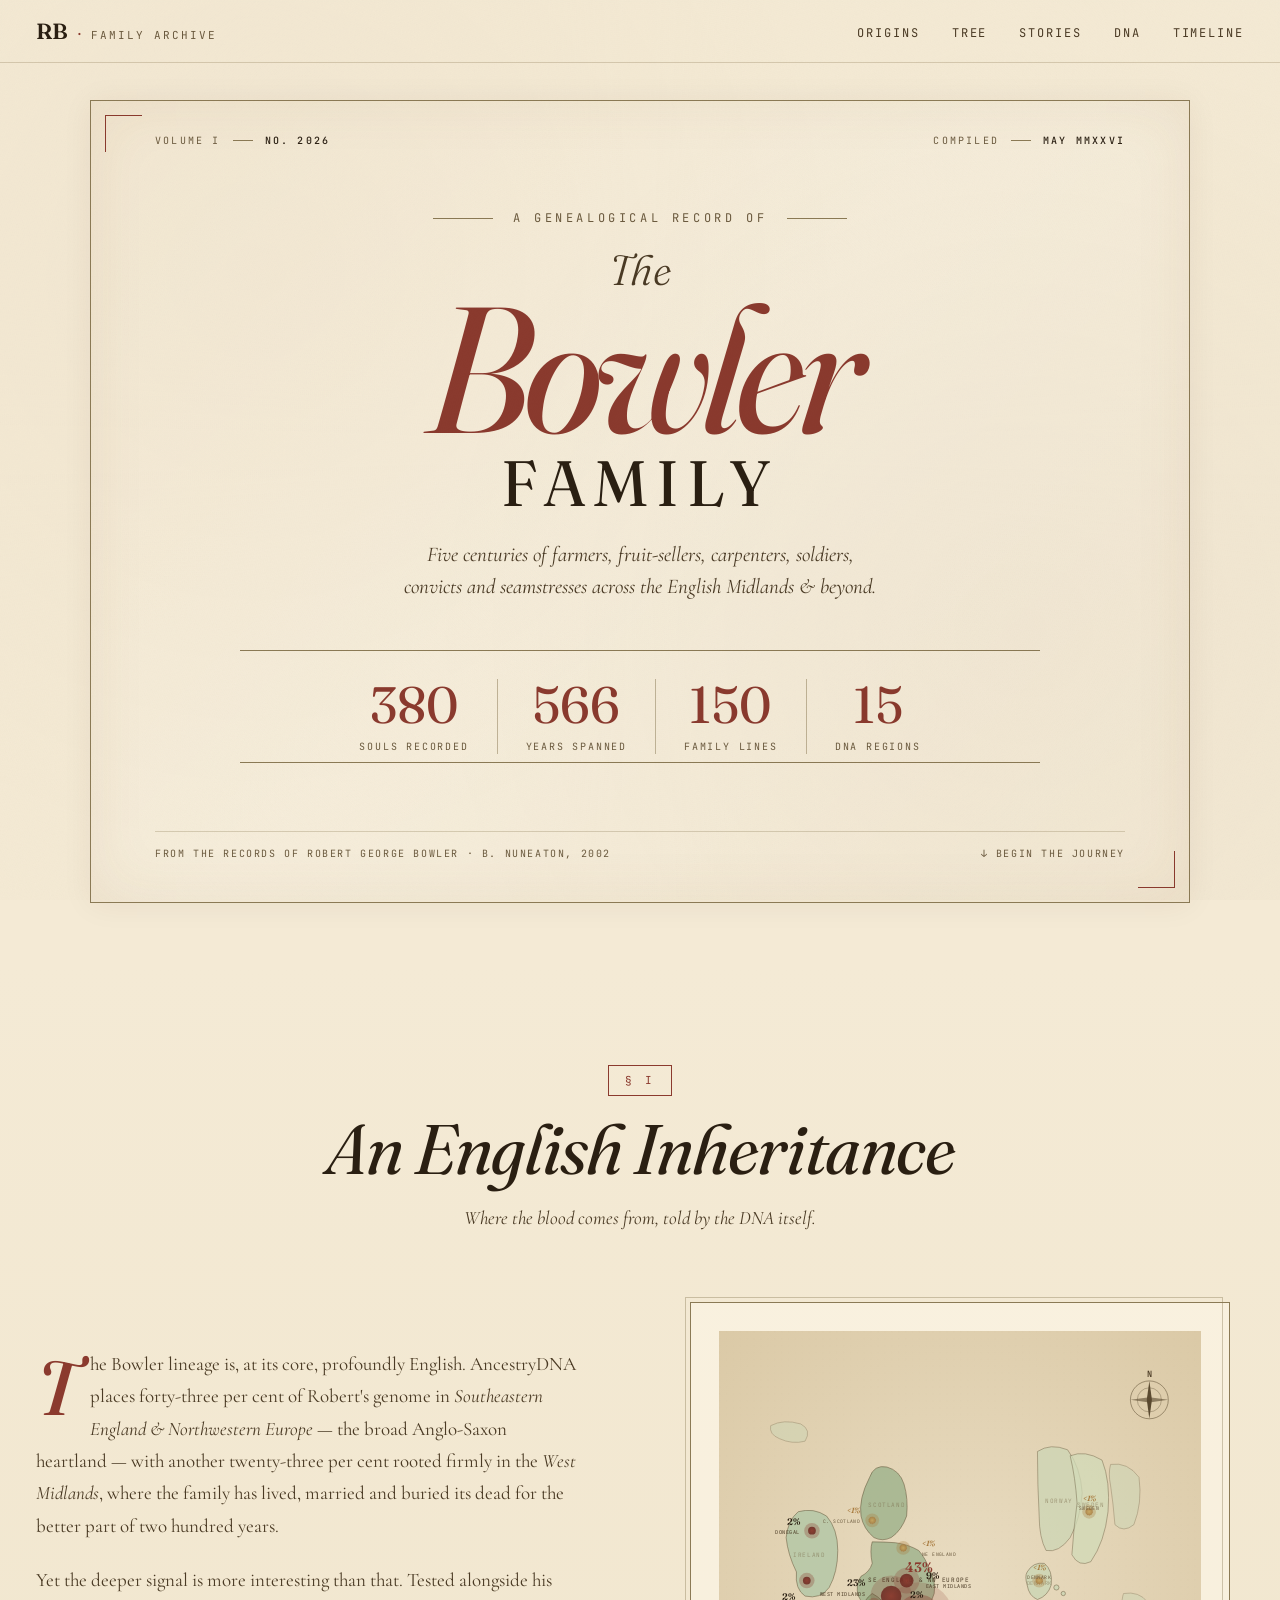
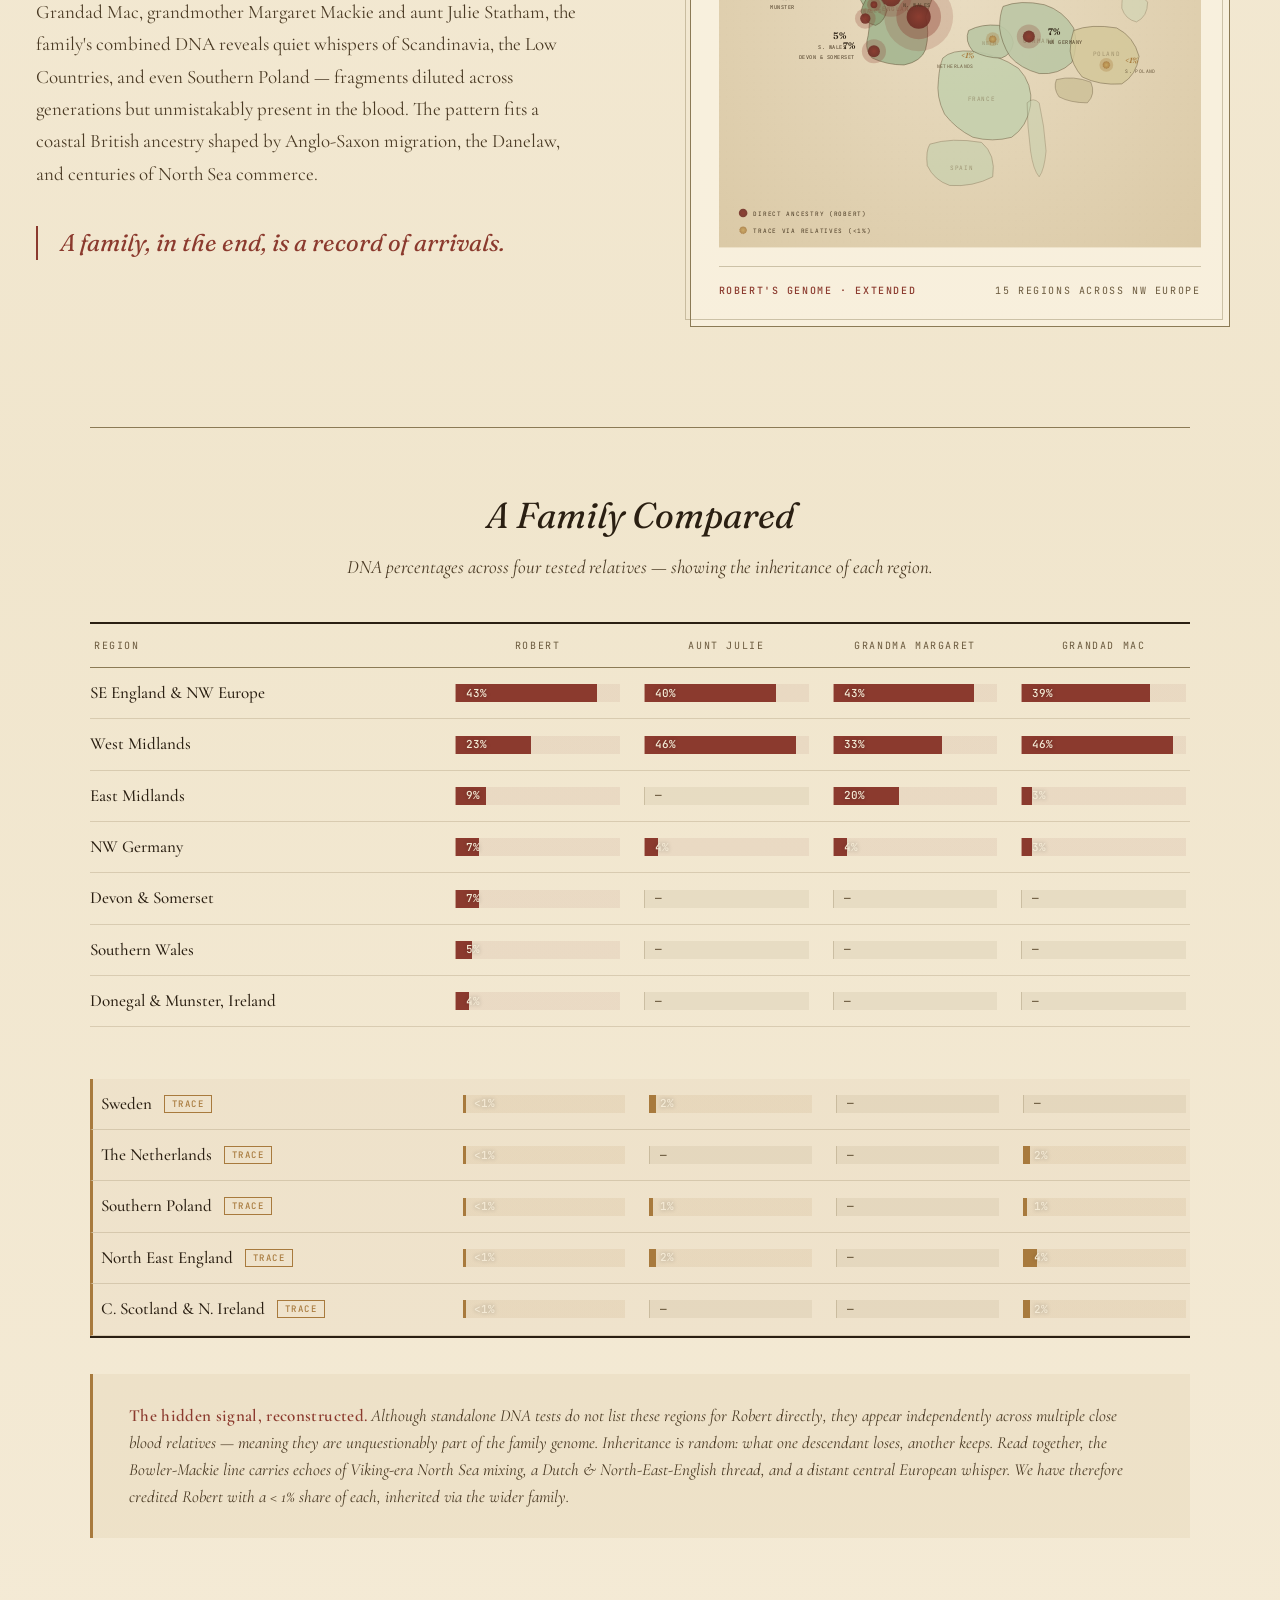
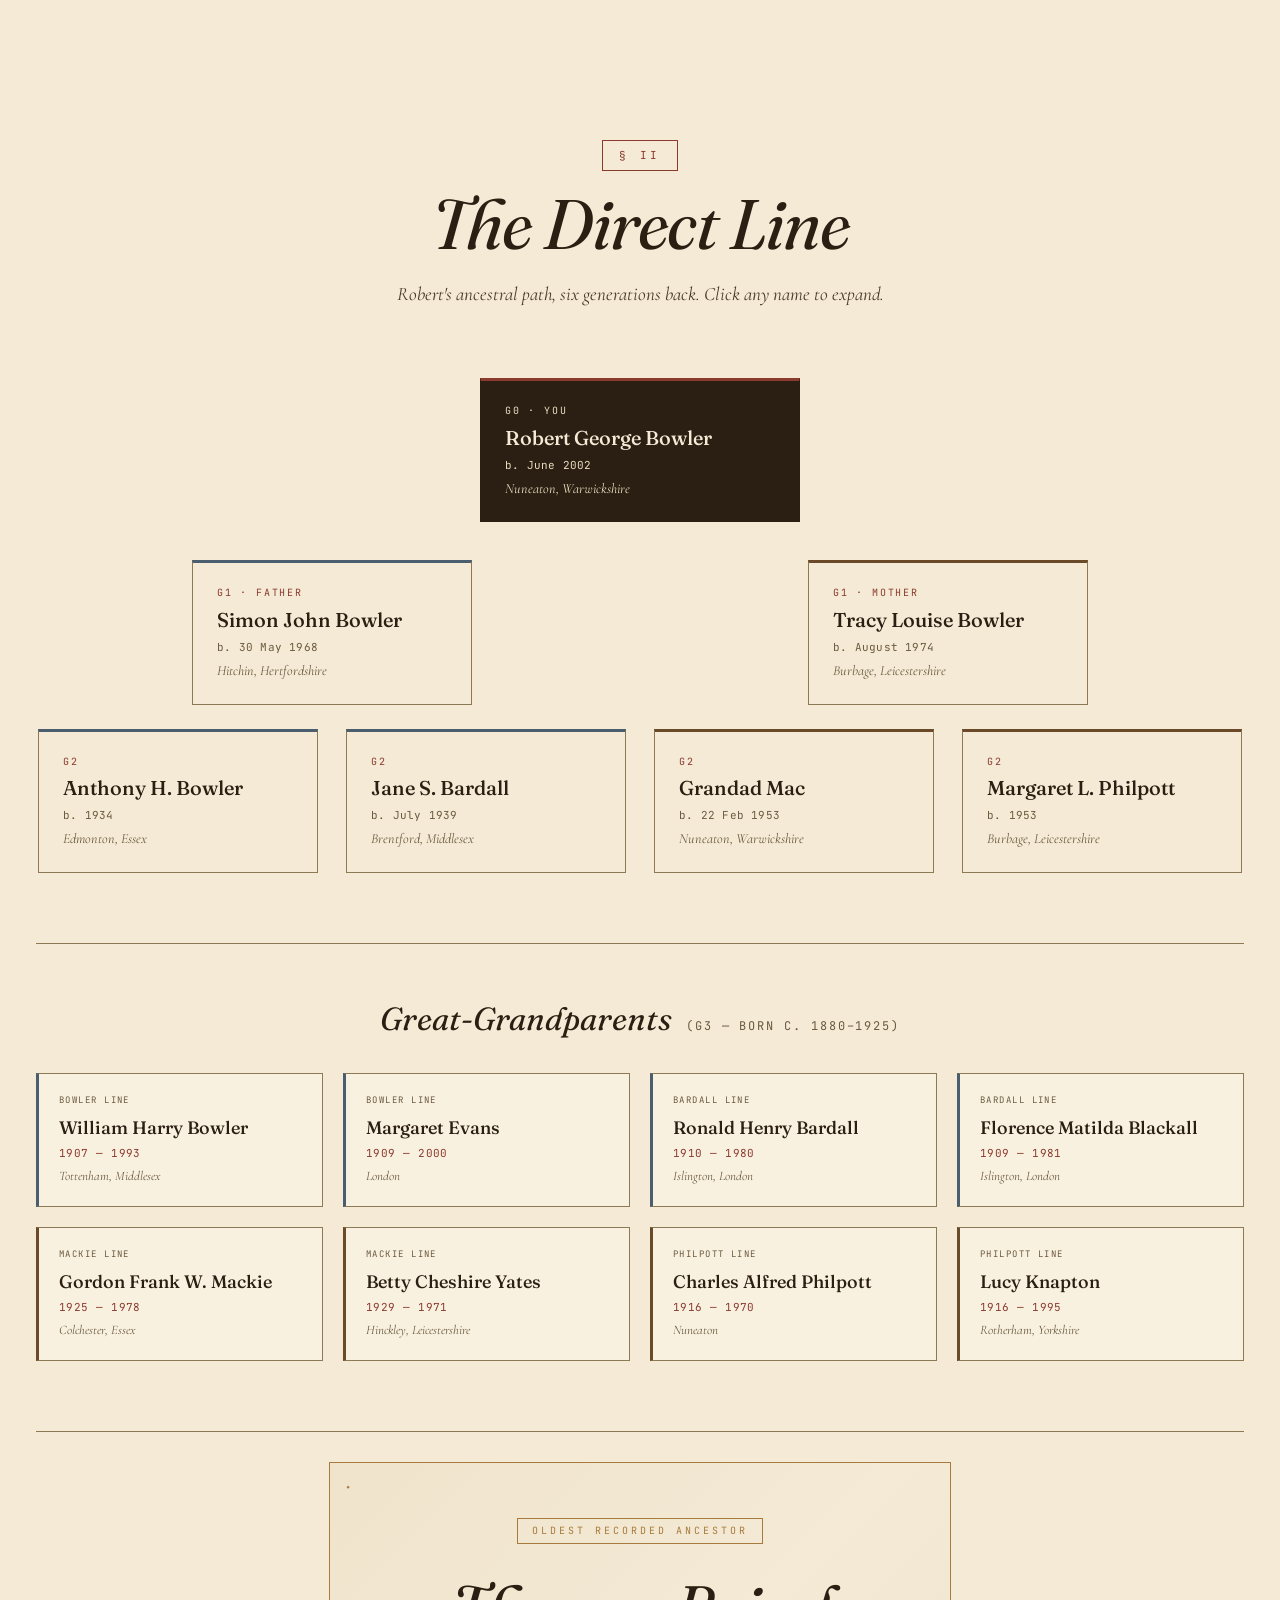
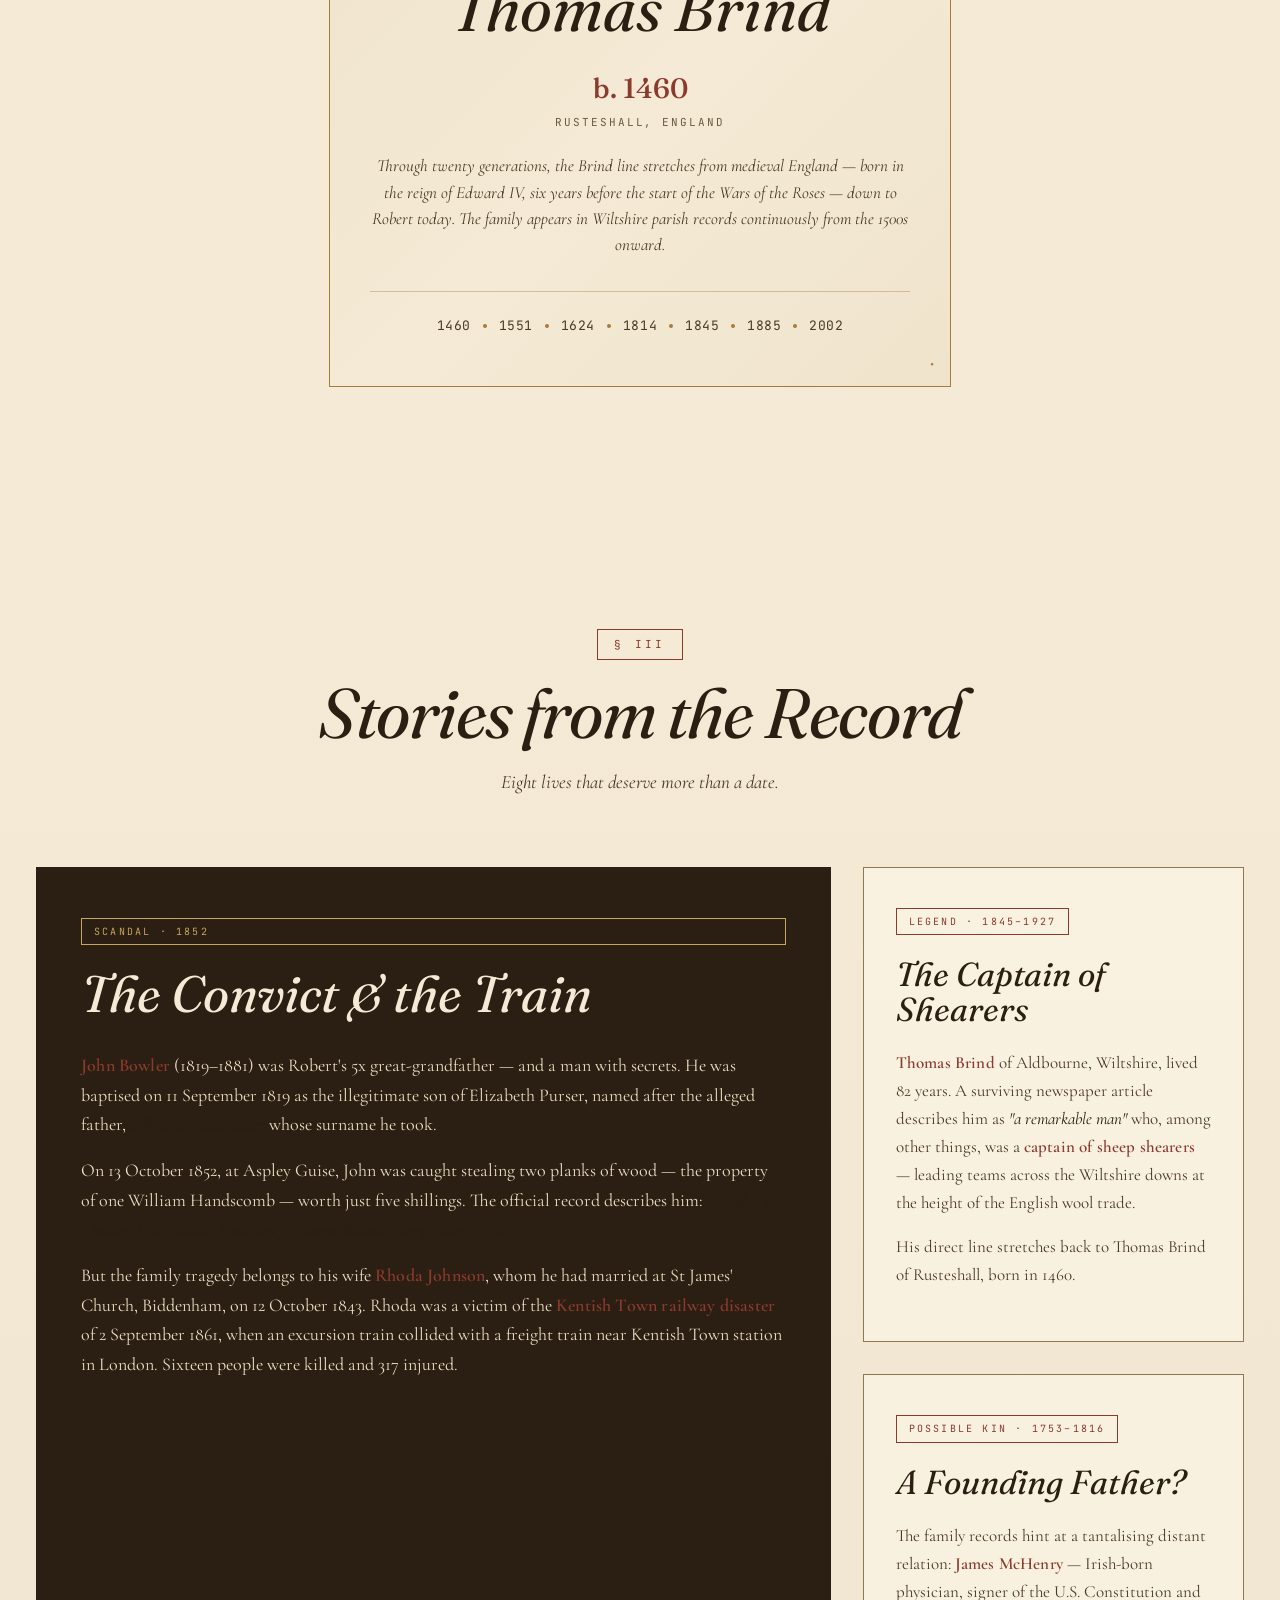
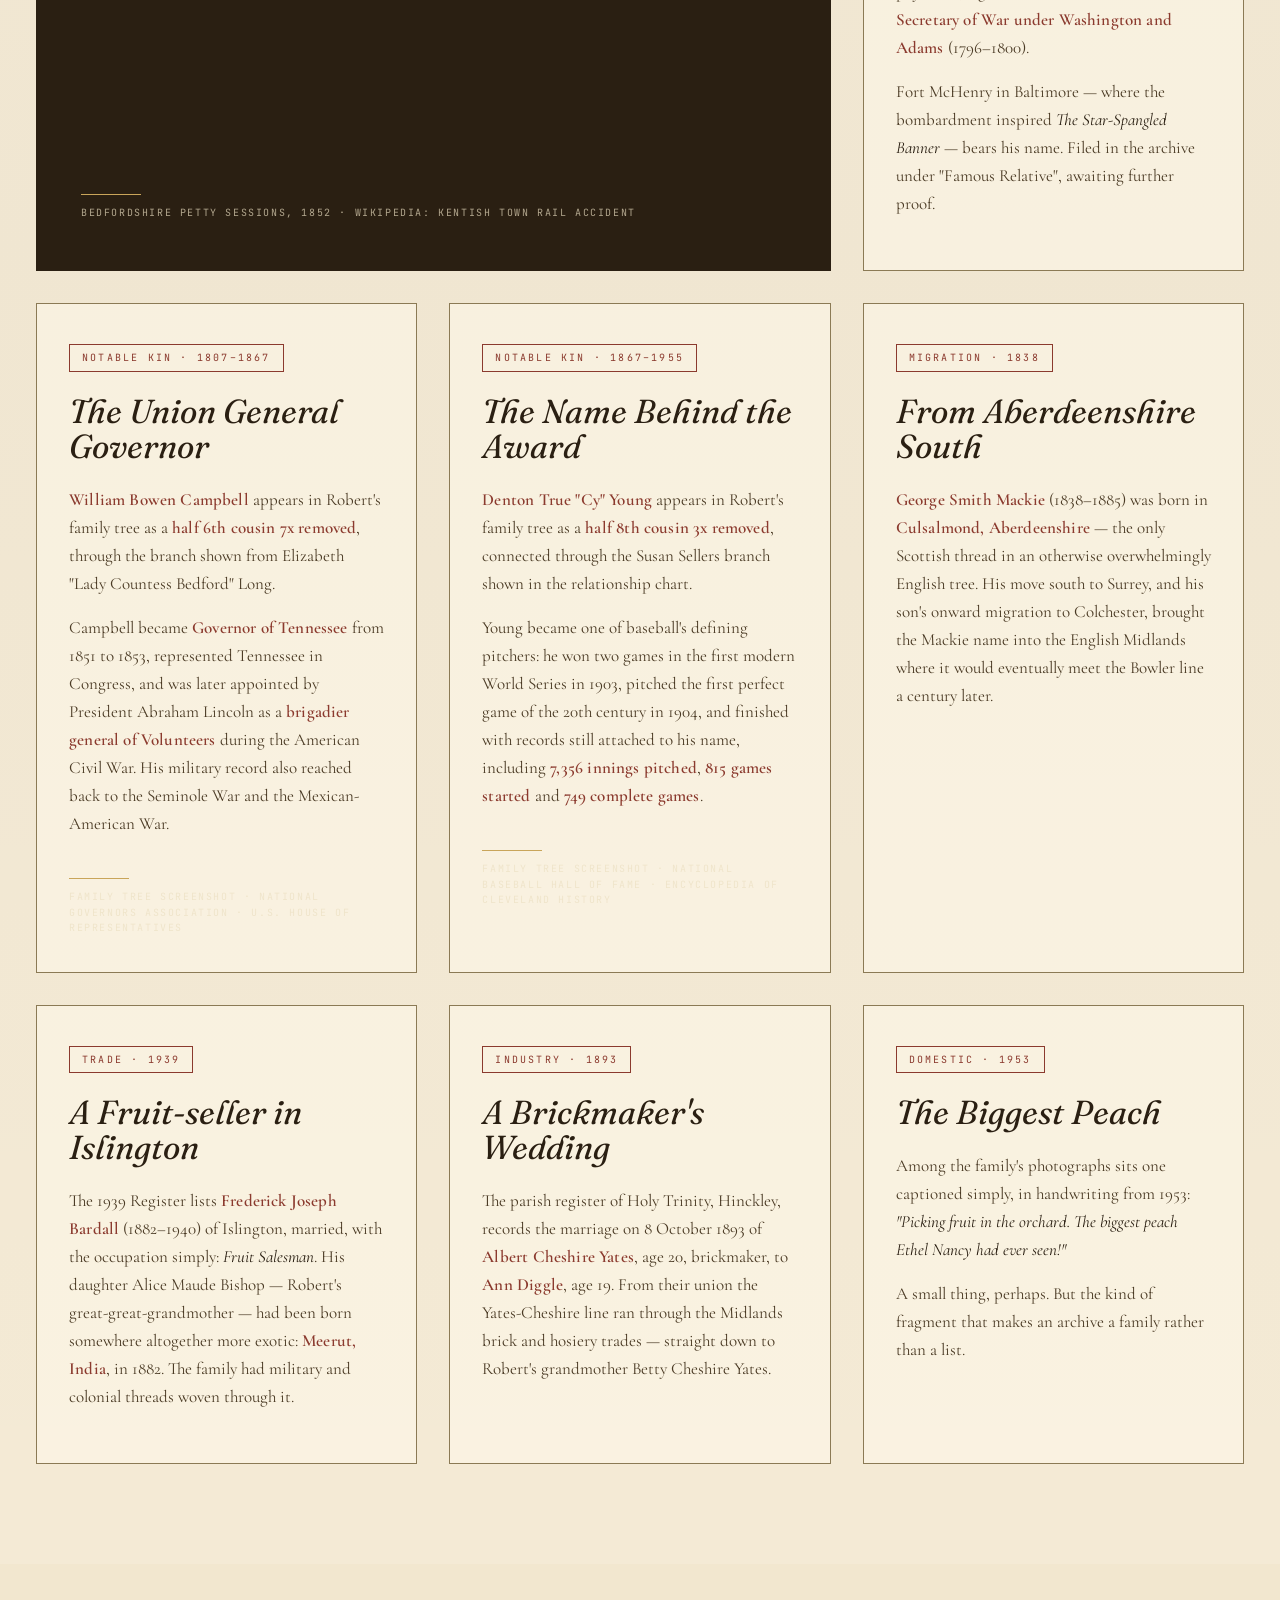
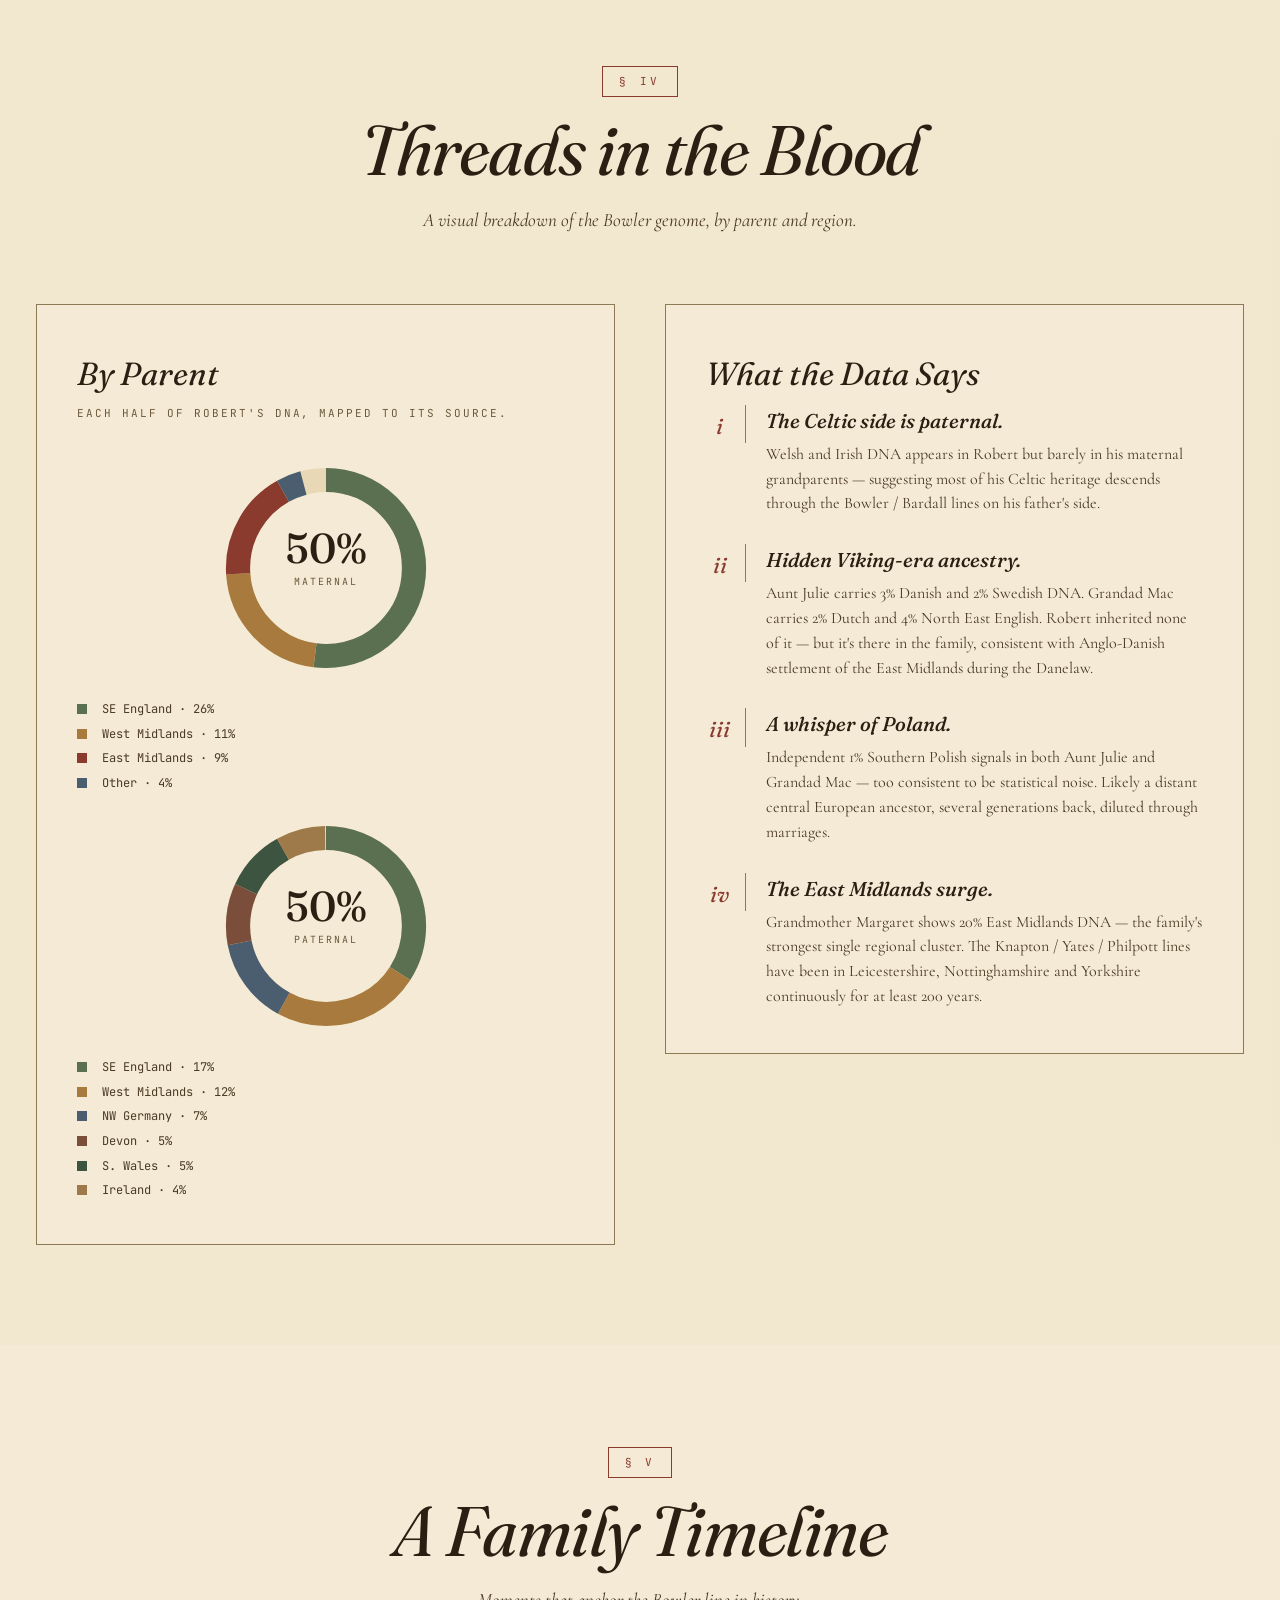
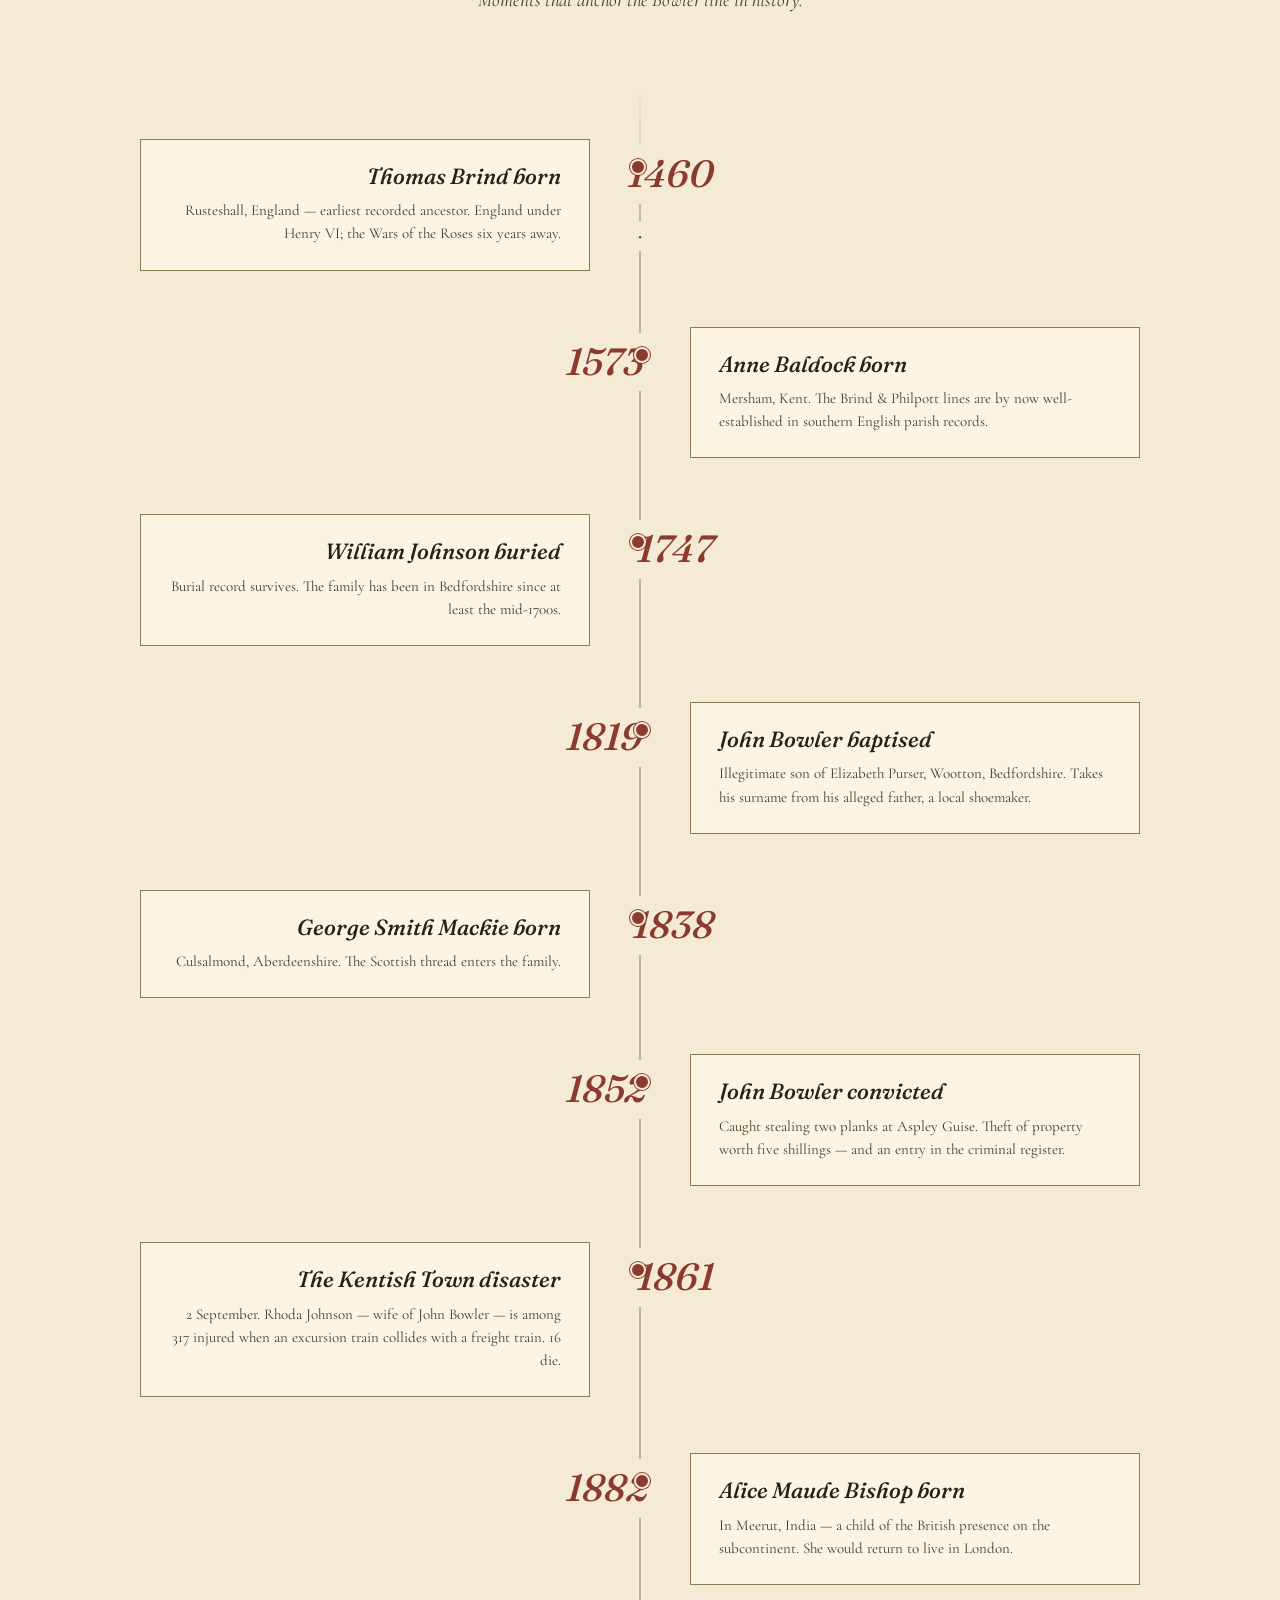
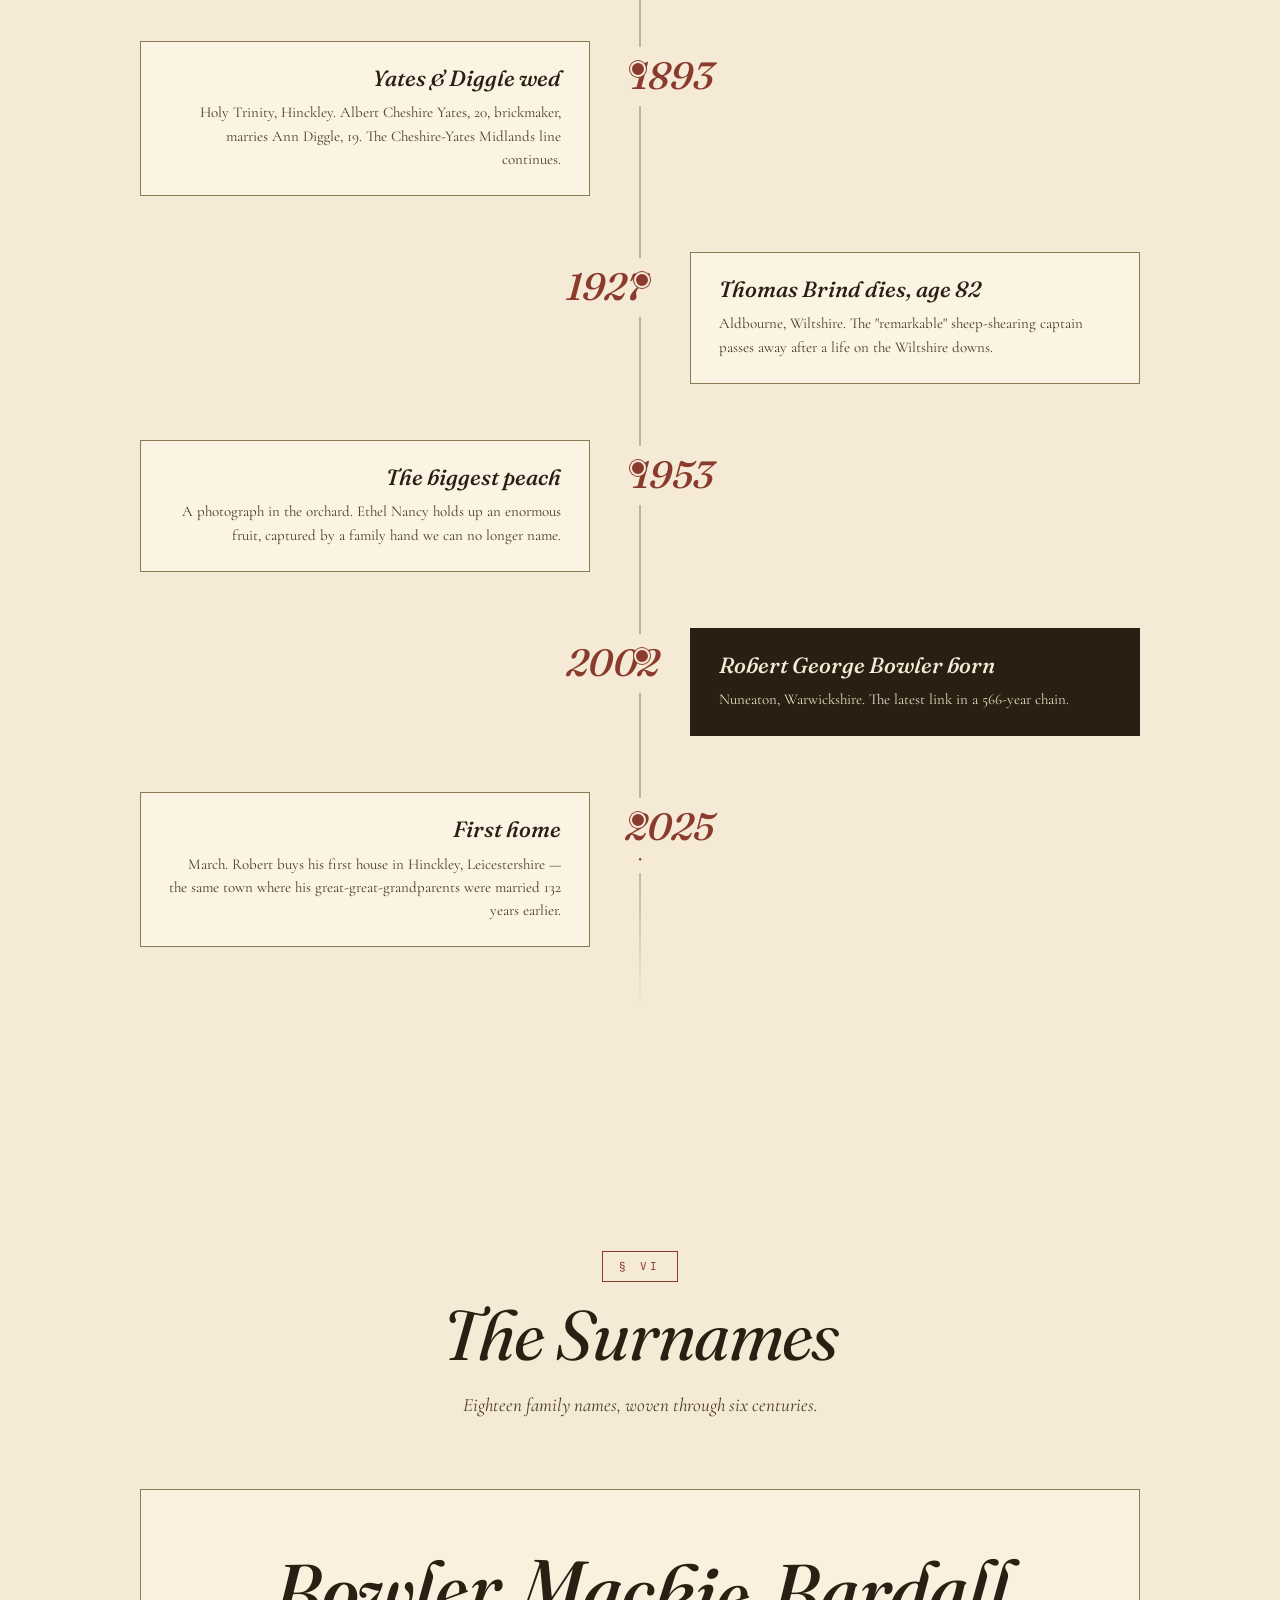
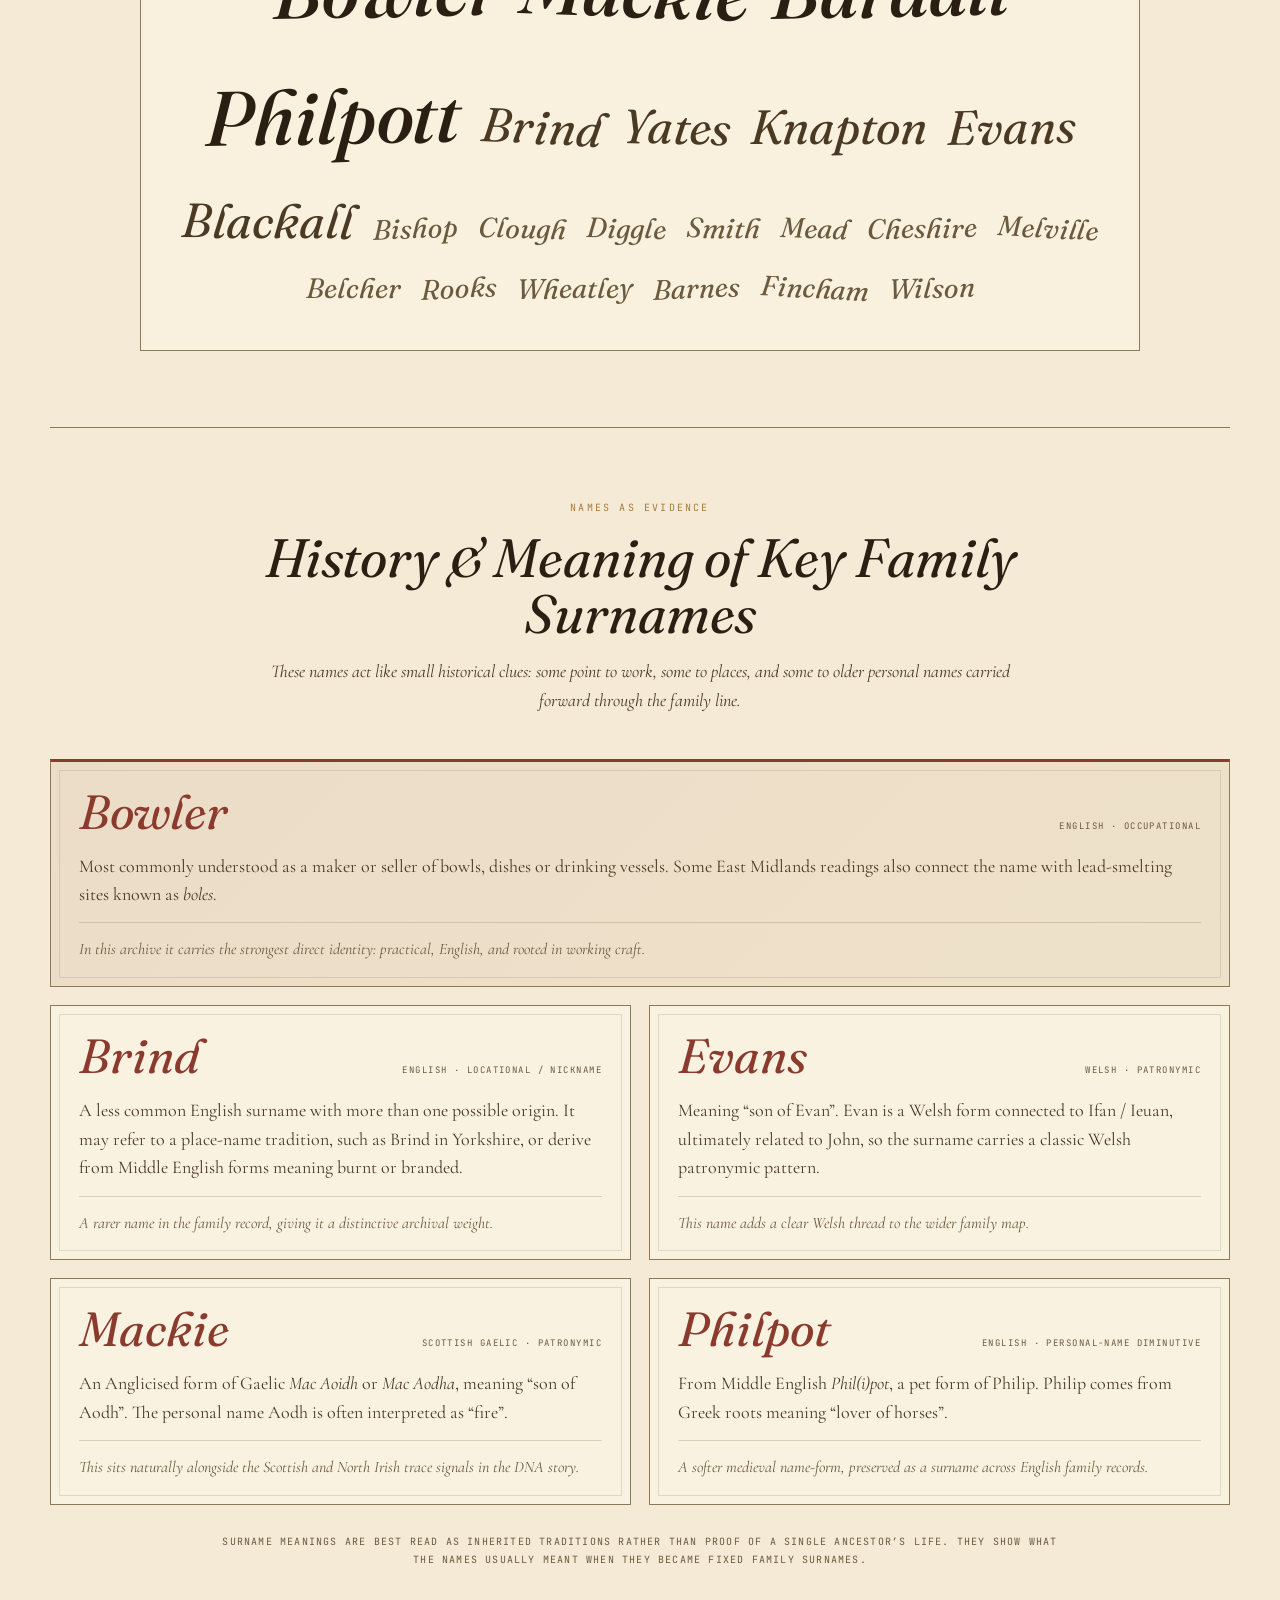
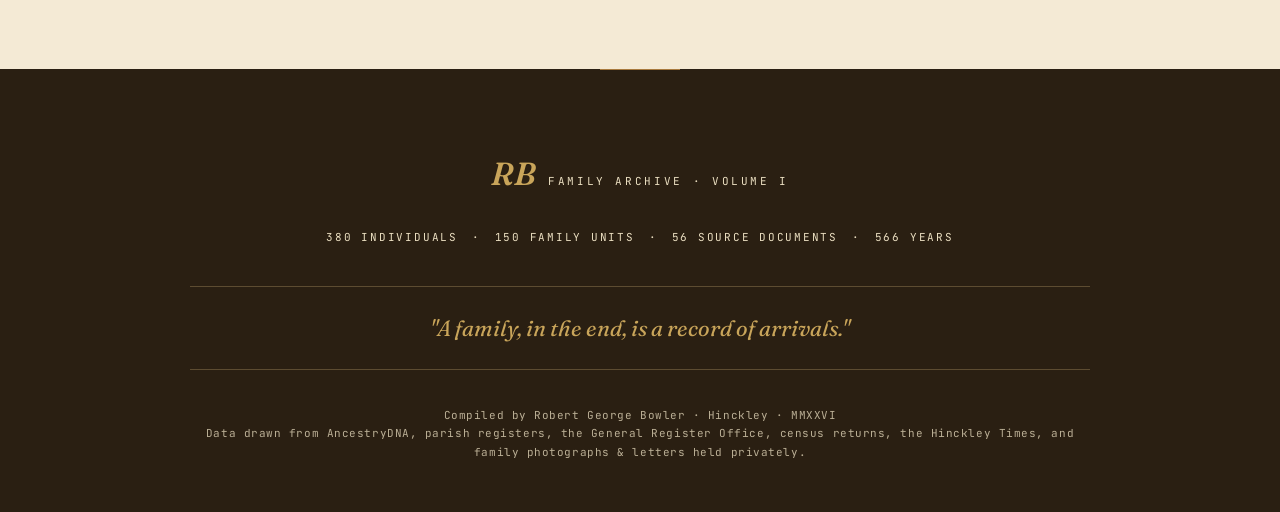
==== commit 988567a7: "Add files via upload" ====
--- a/index.html
+++ b/index.html
@@ -384,64 +384,6 @@
     <div class="compare-note">
       <strong>The hidden signal, reconstructed.</strong> Although standalone DNA tests do not list these regions for Robert directly, they appear independently across multiple close blood relatives — meaning they are unquestionably part of the family genome. Inheritance is random: what one descendant loses, another keeps. Read together, the Bowler-Mackie line carries echoes of Viking-era North Sea mixing, a Dutch &amp; North-East-English thread, and a distant central European whisper. We have therefore credited Robert with a &lt; 1% share of each, inherited via the wider family.
     </div>
-  </div>
-
-  <!-- Surname origins and meanings -->
-  <div class="surname-meanings" id="surname-meanings">
-    <div class="surname-meanings-head">
-      <span class="mini-kicker">Names as Evidence</span>
-      <h3>History &amp; Meaning of Key Family Surnames</h3>
-      <p>These names act like small historical clues: some point to work, some to places, and some to older personal names carried forward through the family line.</p>
-    </div>
-
-    <div class="surname-origin-grid">
-      <article class="surname-origin-card featured">
-        <div class="surname-origin-top">
-          <span class="surname-origin-name">Bowler</span>
-          <span class="surname-origin-type">English · Occupational</span>
-        </div>
-        <p class="surname-origin-meaning">Most commonly understood as a maker or seller of bowls, dishes or drinking vessels. Some East Midlands readings also connect the name with lead-smelting sites known as <em>boles</em>.</p>
-        <p class="surname-origin-note">In this archive it carries the strongest direct identity: practical, English, and rooted in working craft.</p>
-      </article>
-
-      <article class="surname-origin-card">
-        <div class="surname-origin-top">
-          <span class="surname-origin-name">Brind</span>
-          <span class="surname-origin-type">English · Locational / Nickname</span>
-        </div>
-        <p class="surname-origin-meaning">A less common English surname with more than one possible origin. It may refer to a place-name tradition, such as Brind in Yorkshire, or derive from Middle English forms meaning burnt or branded.</p>
-        <p class="surname-origin-note">A rarer name in the family record, giving it a distinctive archival weight.</p>
-      </article>
-
-      <article class="surname-origin-card">
-        <div class="surname-origin-top">
-          <span class="surname-origin-name">Evans</span>
-          <span class="surname-origin-type">Welsh · Patronymic</span>
-        </div>
-        <p class="surname-origin-meaning">Meaning “son of Evan”. Evan is a Welsh form connected to Ifan / Ieuan, ultimately related to John, so the surname carries a classic Welsh patronymic pattern.</p>
-        <p class="surname-origin-note">This name adds a clear Welsh thread to the wider family map.</p>
-      </article>
-
-      <article class="surname-origin-card">
-        <div class="surname-origin-top">
-          <span class="surname-origin-name">Mackie</span>
-          <span class="surname-origin-type">Scottish Gaelic · Patronymic</span>
-        </div>
-        <p class="surname-origin-meaning">An Anglicised form of Gaelic <em>Mac Aoidh</em> or <em>Mac Aodha</em>, meaning “son of Aodh”. The personal name Aodh is often interpreted as “fire”.</p>
-        <p class="surname-origin-note">This sits naturally alongside the Scottish and North Irish trace signals in the DNA story.</p>
-      </article>
-
-      <article class="surname-origin-card">
-        <div class="surname-origin-top">
-          <span class="surname-origin-name">Philpot</span>
-          <span class="surname-origin-type">English · Personal-name Diminutive</span>
-        </div>
-        <p class="surname-origin-meaning">From Middle English <em>Phil(i)pot</em>, a pet form of Philip. Philip comes from Greek roots meaning “lover of horses”.</p>
-        <p class="surname-origin-note">A softer medieval name-form, preserved as a surname across English family records.</p>
-      </article>
-    </div>
-
-    <p class="surname-source-note">Surname meanings are best read as inherited traditions rather than proof of a single ancestor’s life. They show what the names usually meant when they became fixed family surnames.</p>
   </div>
 
 </section>
@@ -944,6 +886,64 @@
     <span class="sn sn-3">Fincham</span>
     <span class="sn sn-3">Wilson</span>
   </div>
+
+  <!-- Surname origins and meanings -->
+  <div class="surname-meanings" id="surname-meanings">
+    <div class="surname-meanings-head">
+      <span class="mini-kicker">Names as Evidence</span>
+      <h3>History &amp; Meaning of Key Family Surnames</h3>
+      <p>These names act like small historical clues: some point to work, some to places, and some to older personal names carried forward through the family line.</p>
+    </div>
+
+    <div class="surname-origin-grid">
+      <article class="surname-origin-card featured">
+        <div class="surname-origin-top">
+          <span class="surname-origin-name">Bowler</span>
+          <span class="surname-origin-type">English · Occupational</span>
+        </div>
+        <p class="surname-origin-meaning">Most commonly understood as a maker or seller of bowls, dishes or drinking vessels. Some East Midlands readings also connect the name with lead-smelting sites known as <em>boles</em>.</p>
+        <p class="surname-origin-note">In this archive it carries the strongest direct identity: practical, English, and rooted in working craft.</p>
+      </article>
+
+      <article class="surname-origin-card">
+        <div class="surname-origin-top">
+          <span class="surname-origin-name">Brind</span>
+          <span class="surname-origin-type">English · Locational / Nickname</span>
+        </div>
+        <p class="surname-origin-meaning">A less common English surname with more than one possible origin. It may refer to a place-name tradition, such as Brind in Yorkshire, or derive from Middle English forms meaning burnt or branded.</p>
+        <p class="surname-origin-note">A rarer name in the family record, giving it a distinctive archival weight.</p>
+      </article>
+
+      <article class="surname-origin-card">
+        <div class="surname-origin-top">
+          <span class="surname-origin-name">Evans</span>
+          <span class="surname-origin-type">Welsh · Patronymic</span>
+        </div>
+        <p class="surname-origin-meaning">Meaning “son of Evan”. Evan is a Welsh form connected to Ifan / Ieuan, ultimately related to John, so the surname carries a classic Welsh patronymic pattern.</p>
+        <p class="surname-origin-note">This name adds a clear Welsh thread to the wider family map.</p>
+      </article>
+
+      <article class="surname-origin-card">
+        <div class="surname-origin-top">
+          <span class="surname-origin-name">Mackie</span>
+          <span class="surname-origin-type">Scottish Gaelic · Patronymic</span>
+        </div>
+        <p class="surname-origin-meaning">An Anglicised form of Gaelic <em>Mac Aoidh</em> or <em>Mac Aodha</em>, meaning “son of Aodh”. The personal name Aodh is often interpreted as “fire”.</p>
+        <p class="surname-origin-note">This sits naturally alongside the Scottish and North Irish trace signals in the DNA story.</p>
+      </article>
+
+      <article class="surname-origin-card">
+        <div class="surname-origin-top">
+          <span class="surname-origin-name">Philpot</span>
+          <span class="surname-origin-type">English · Personal-name Diminutive</span>
+        </div>
+        <p class="surname-origin-meaning">From Middle English <em>Phil(i)pot</em>, a pet form of Philip. Philip comes from Greek roots meaning “lover of horses”.</p>
+        <p class="surname-origin-note">A softer medieval name-form, preserved as a surname across English family records.</p>
+      </article>
+    </div>
+
+    <p class="surname-source-note">Surname meanings are best read as inherited traditions rather than proof of a single ancestor’s life. They show what the names usually meant when they became fixed family surnames.</p>
+  </div>
 </section>
 
 <!-- FOOTER -->
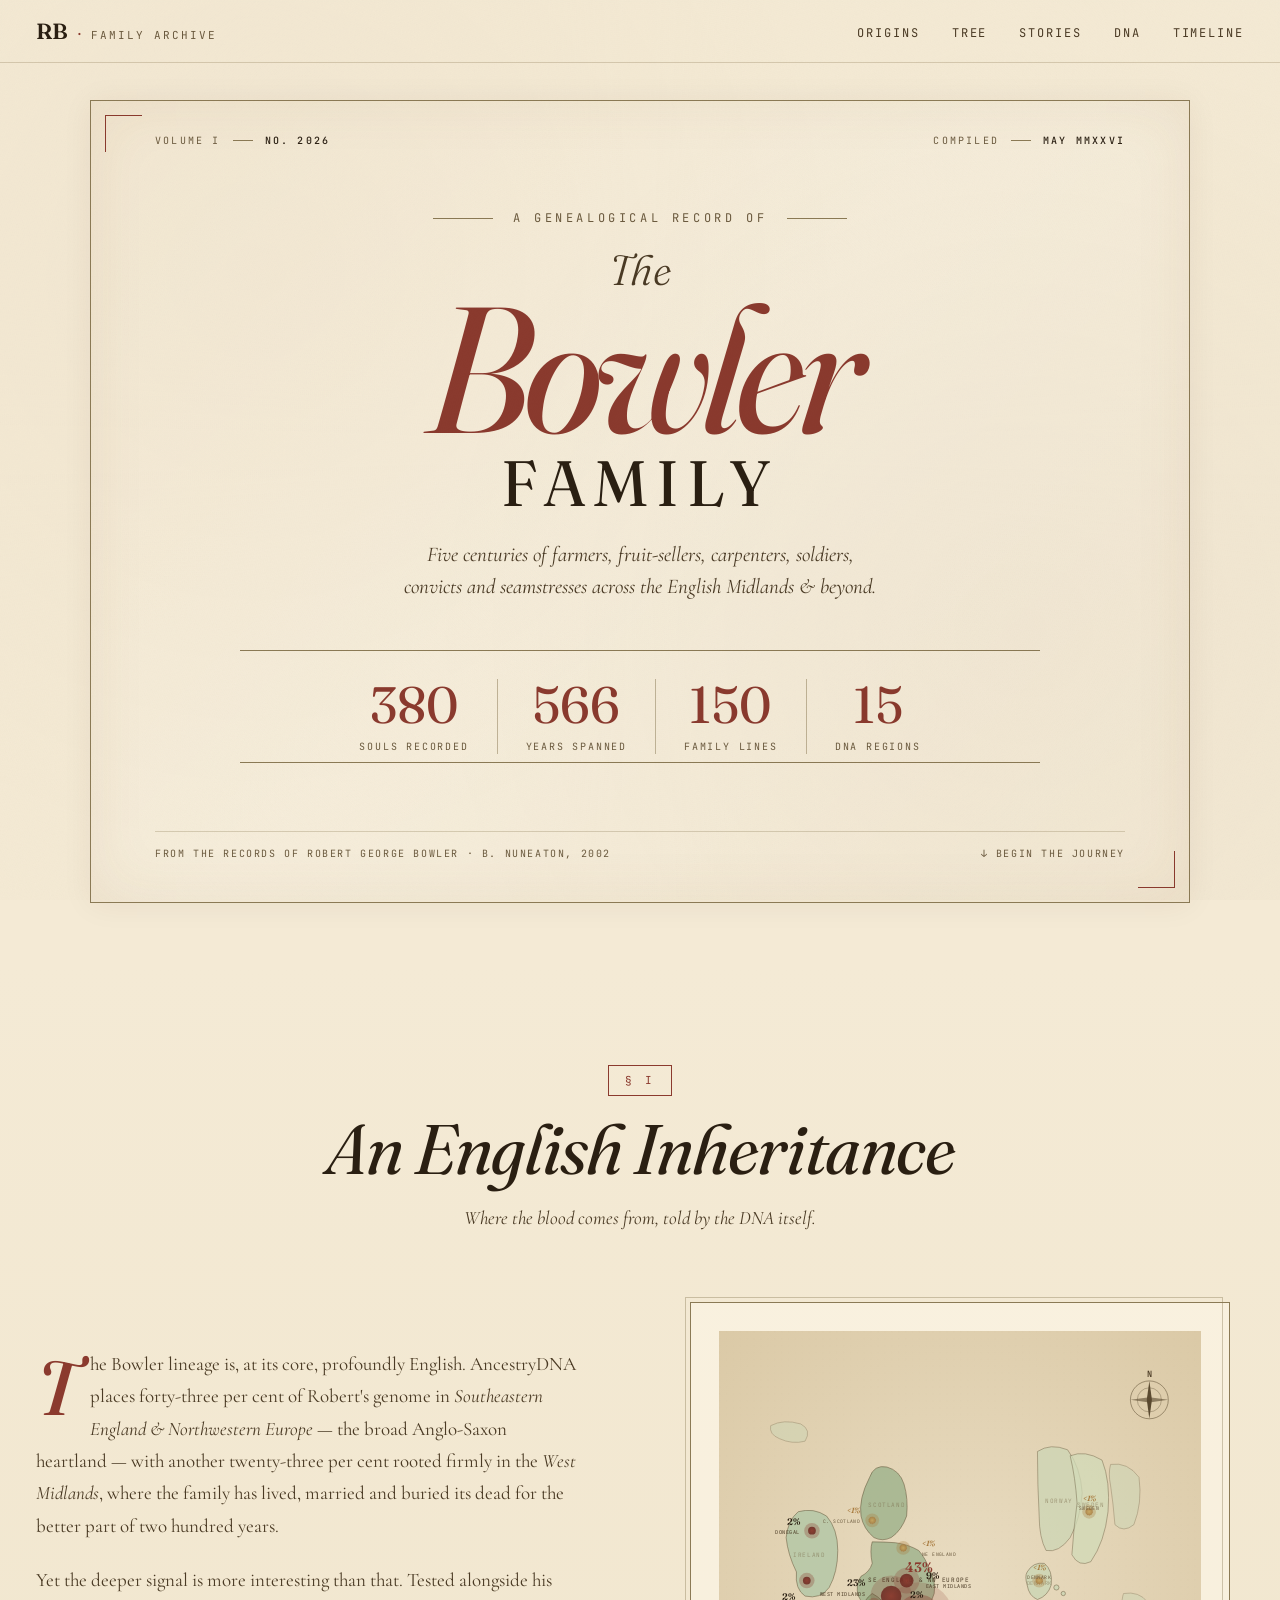
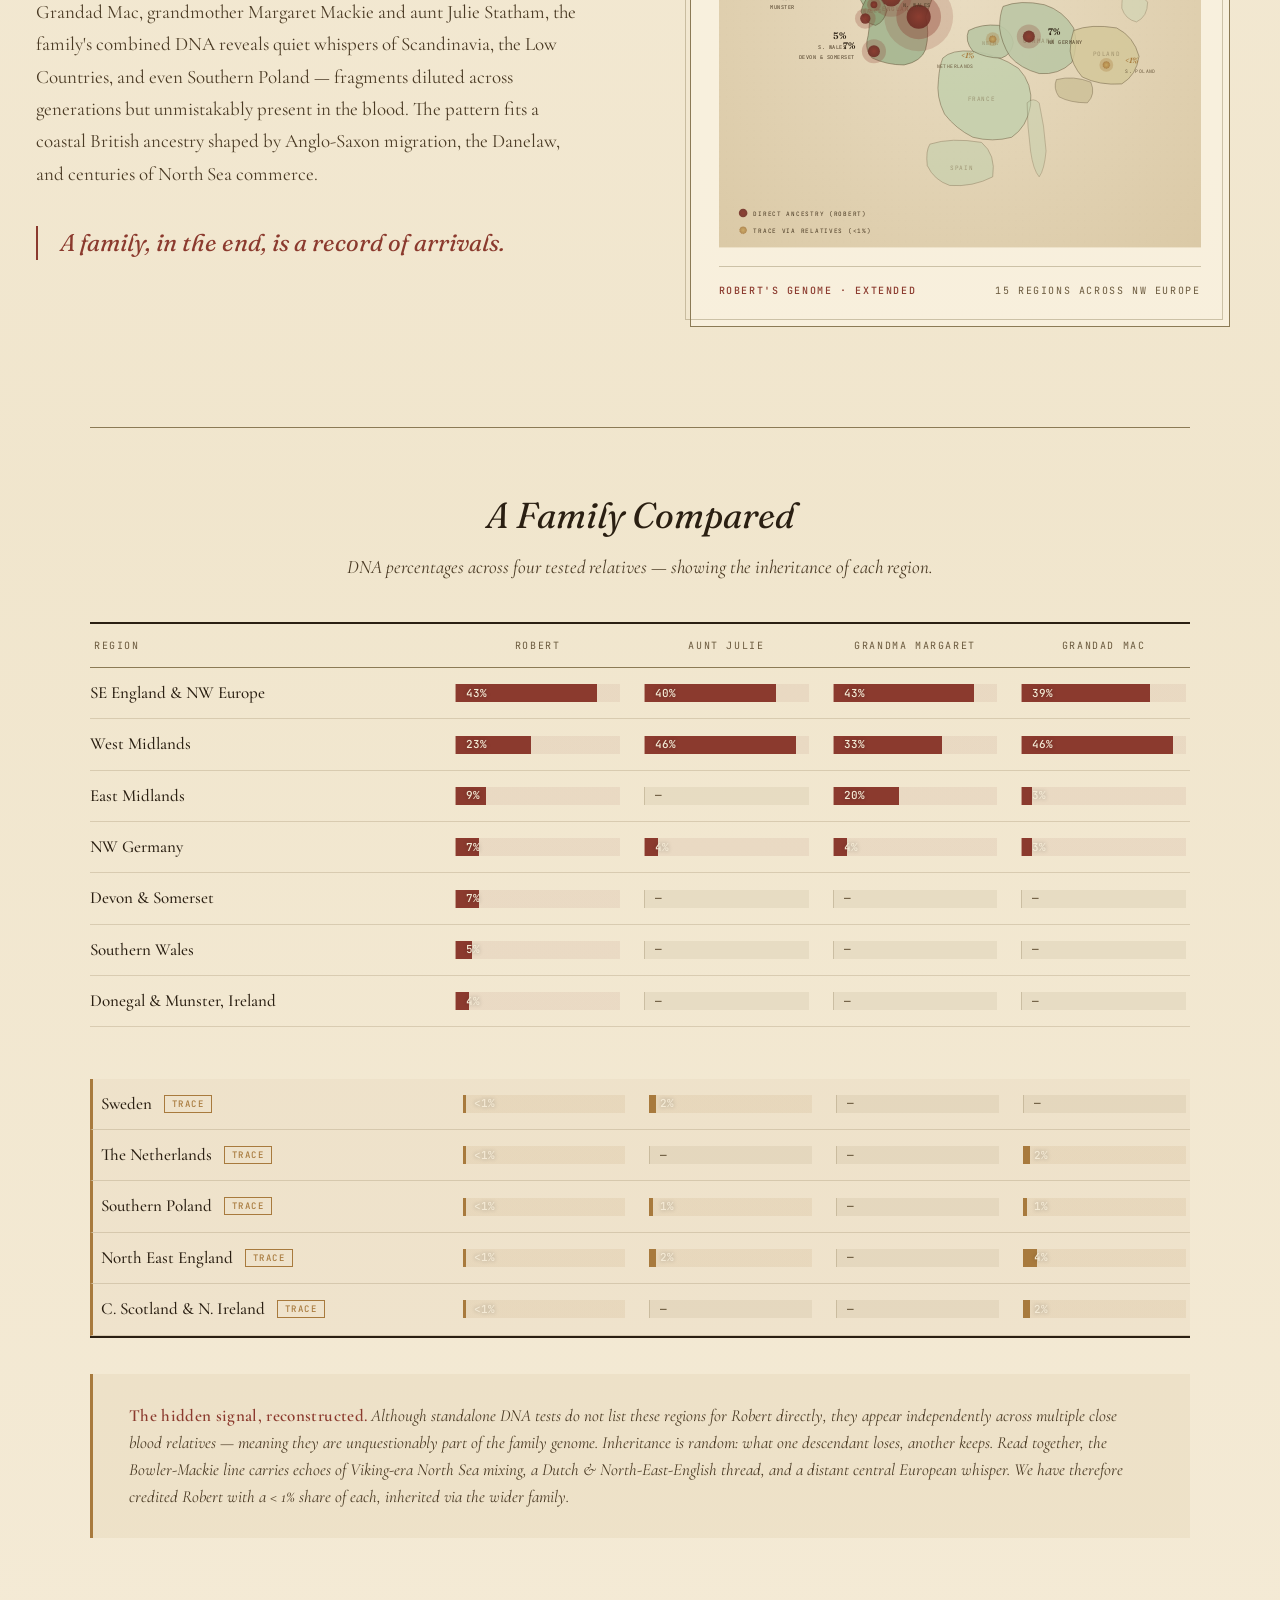
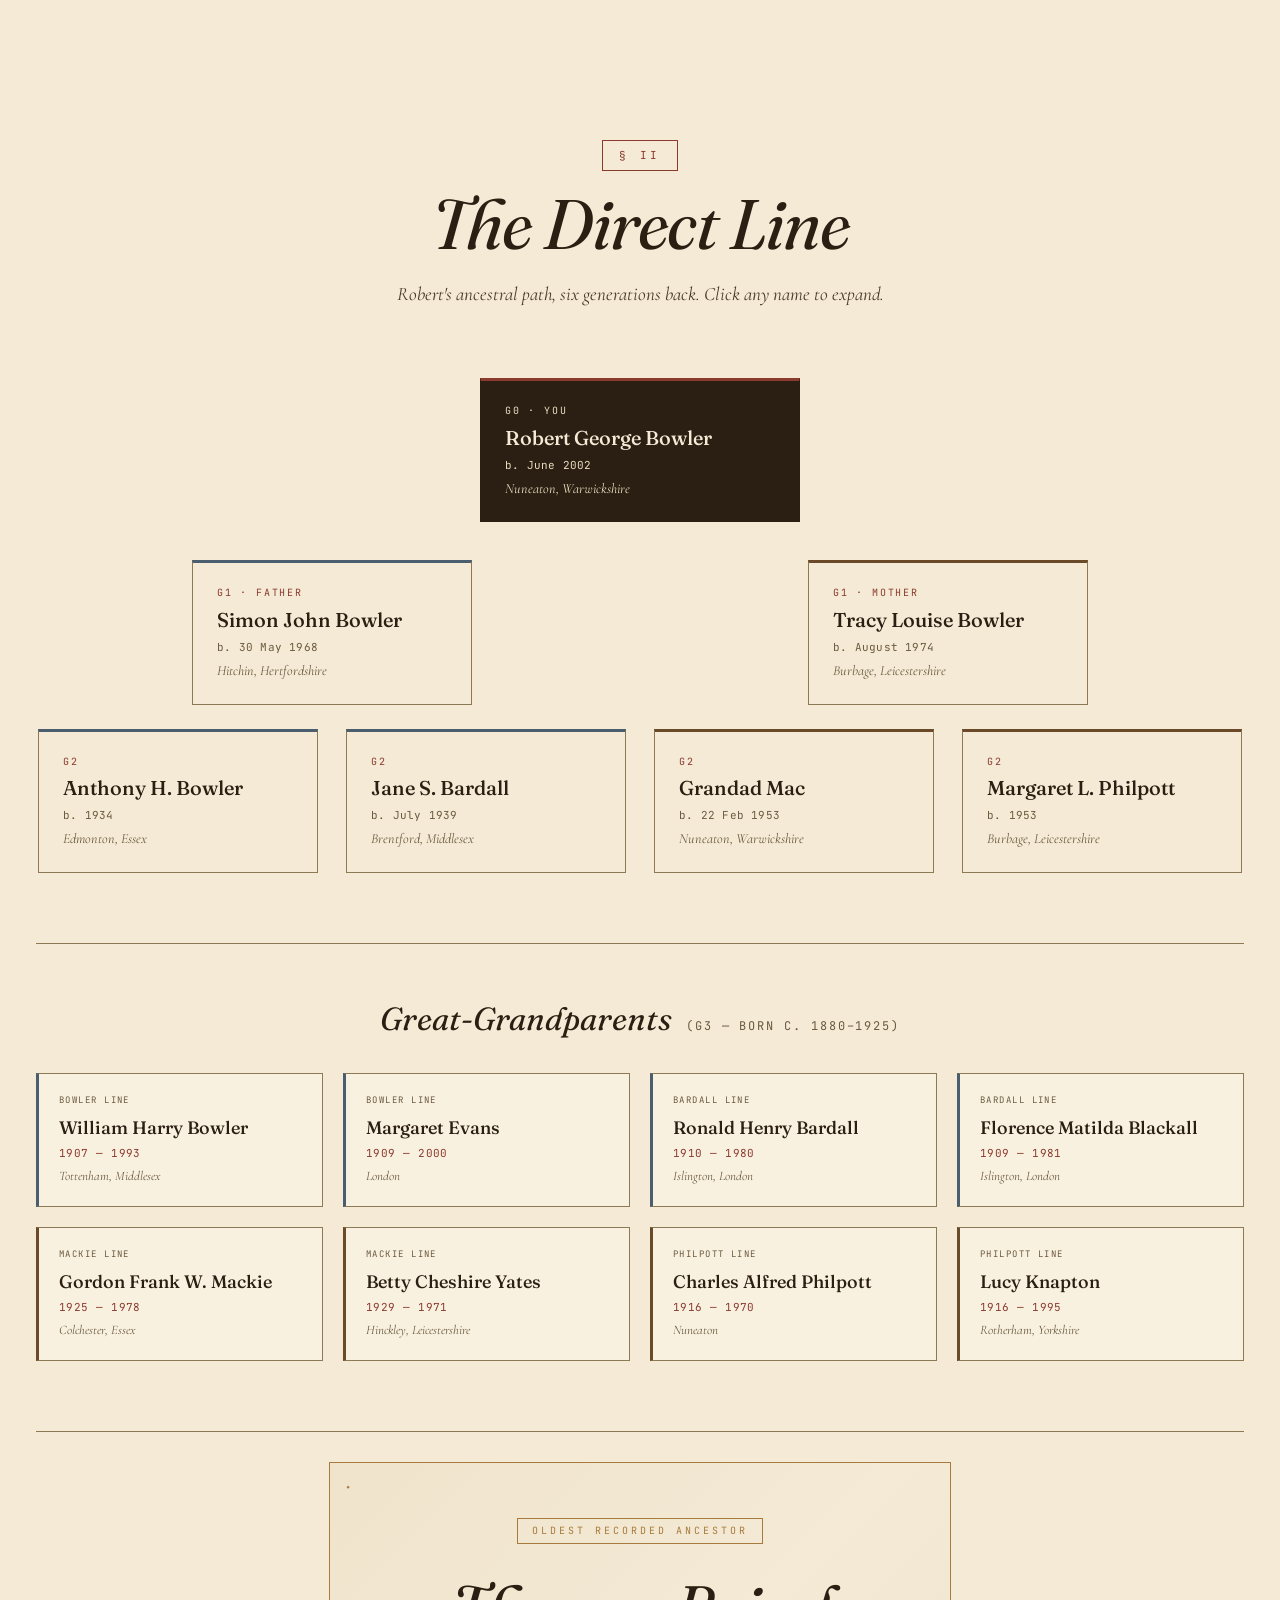
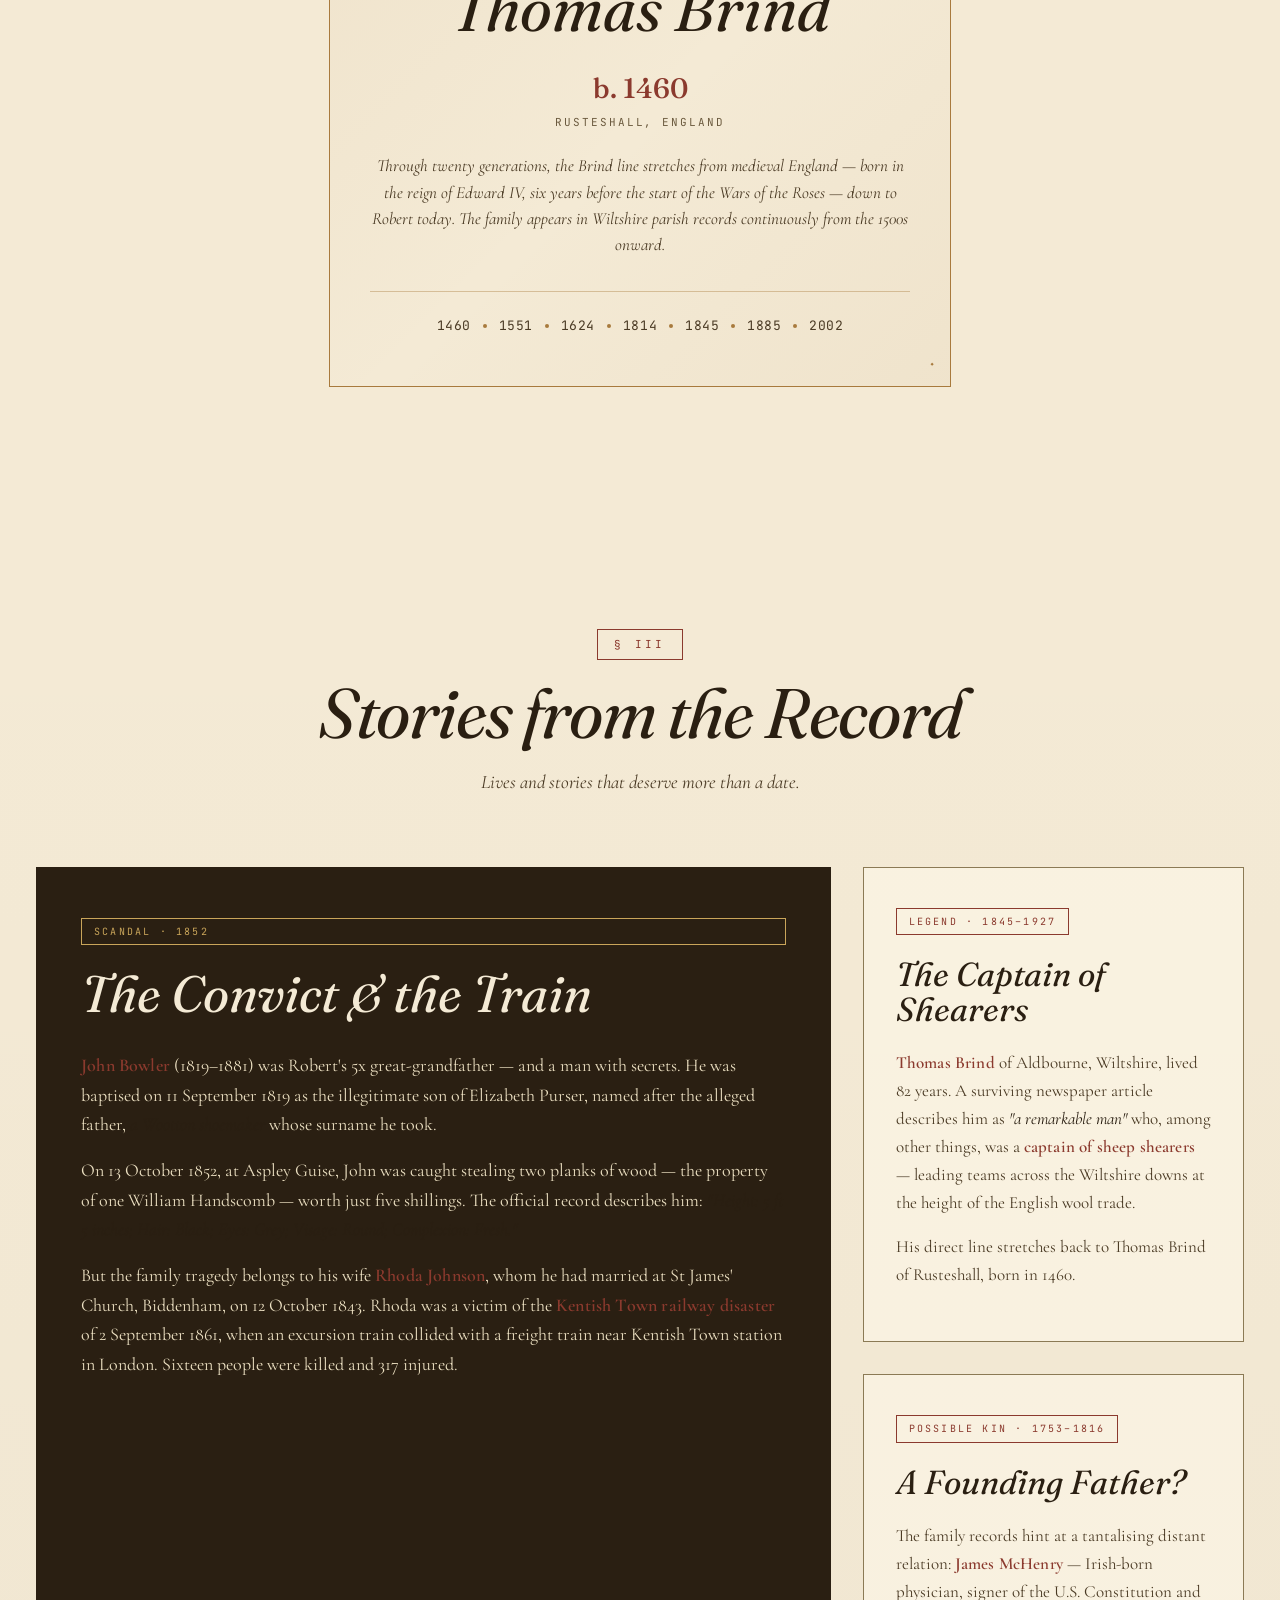
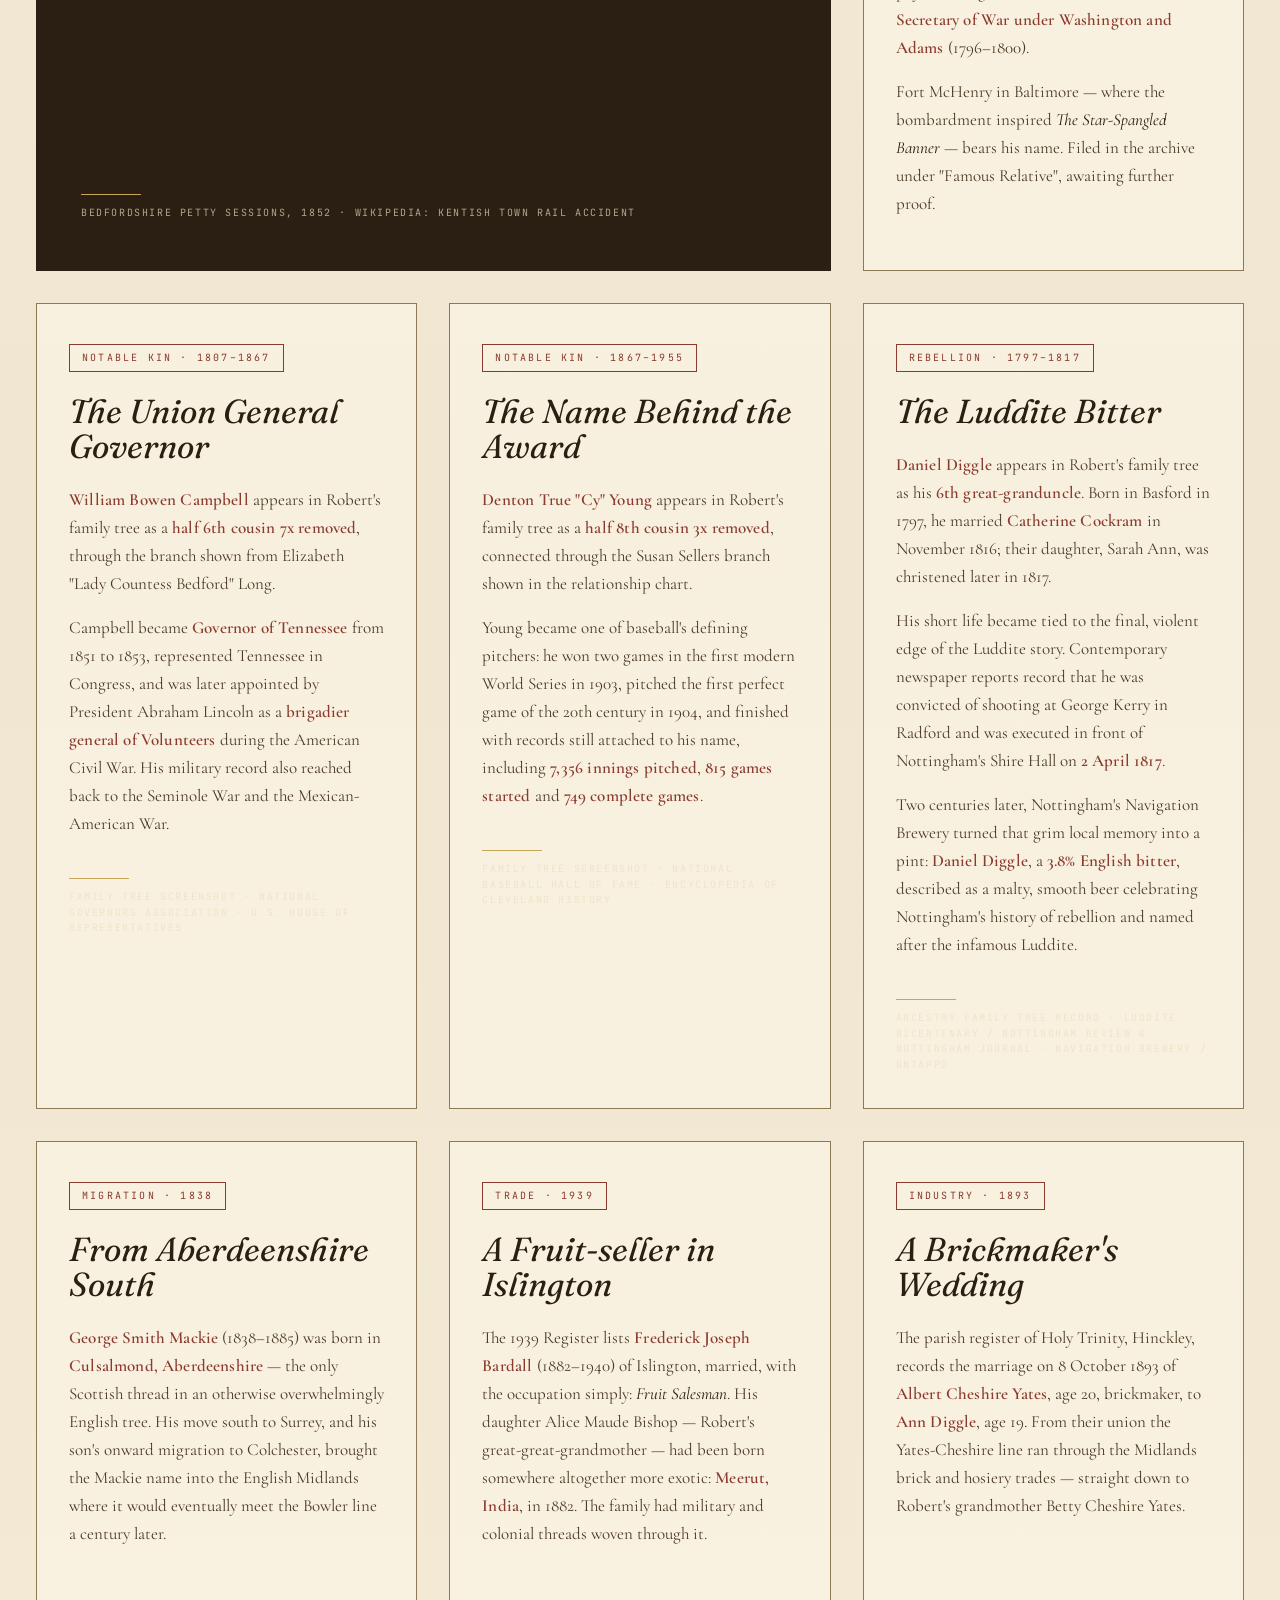
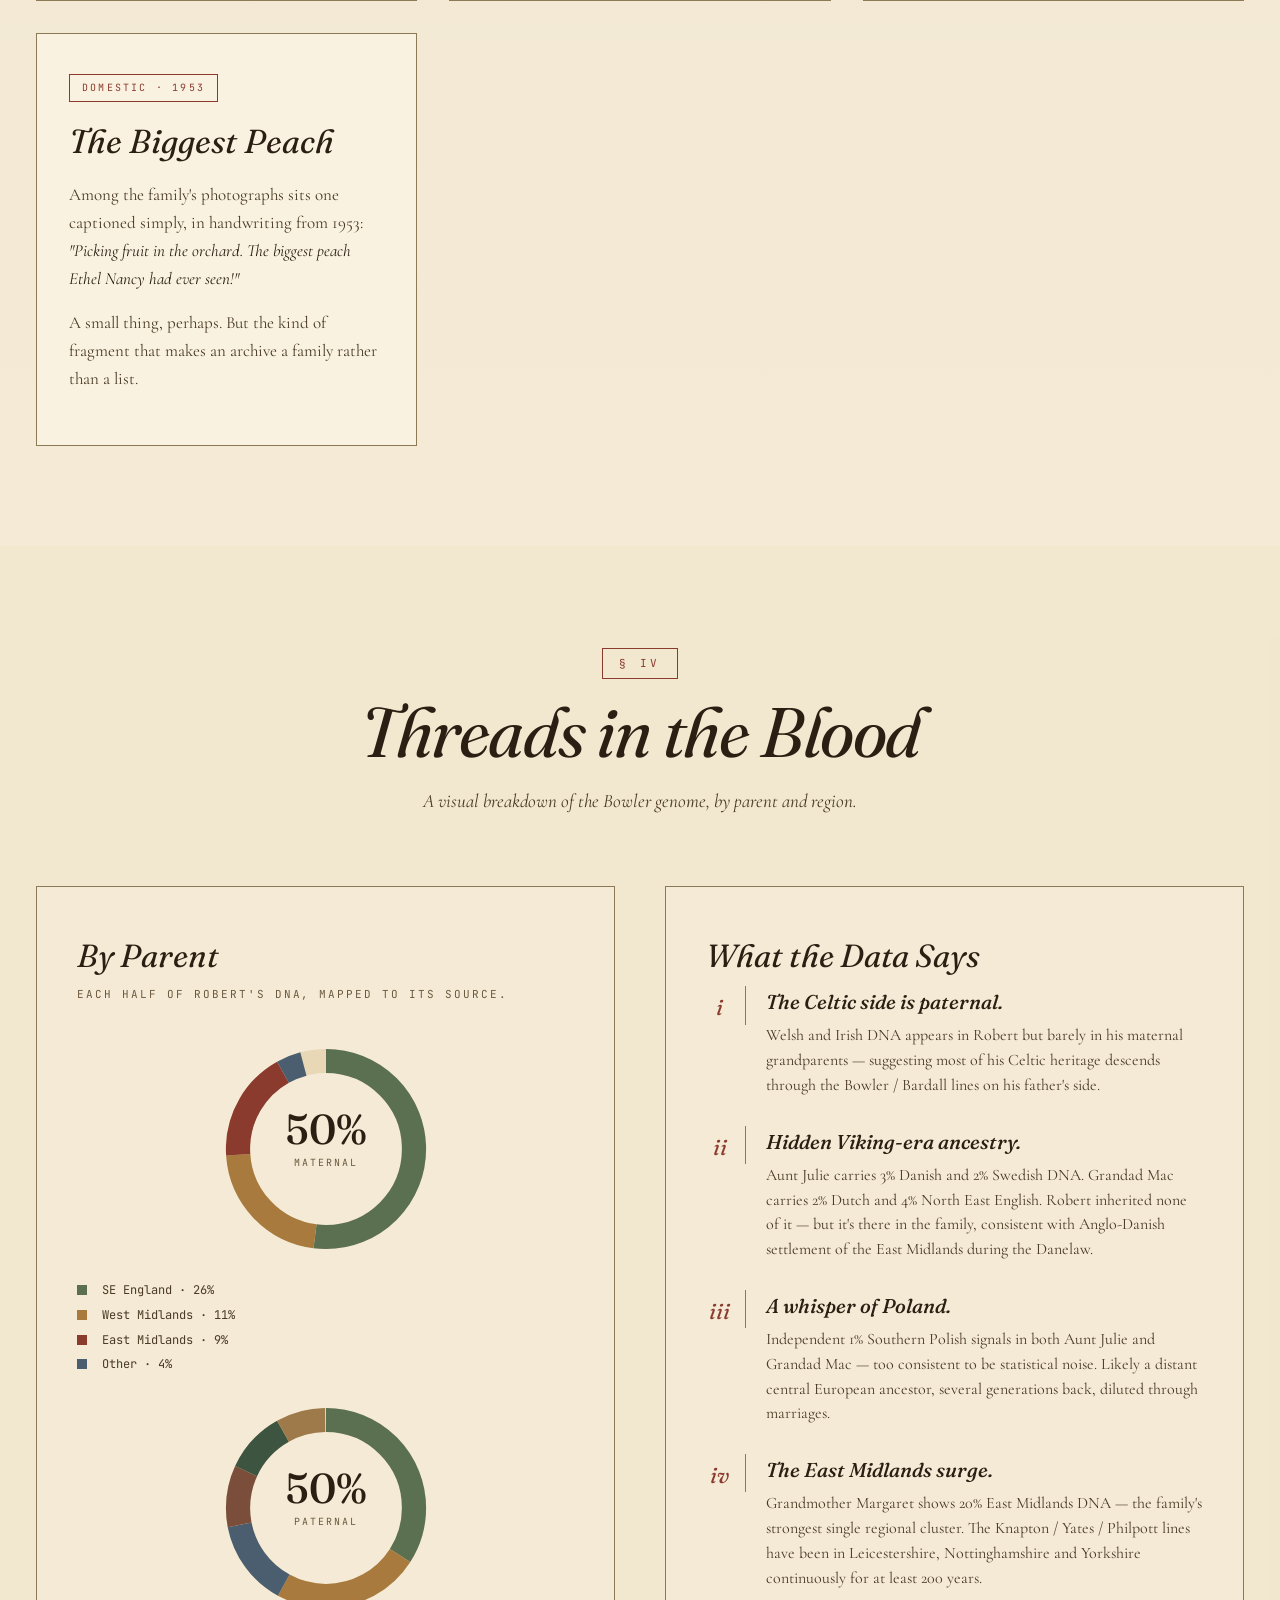
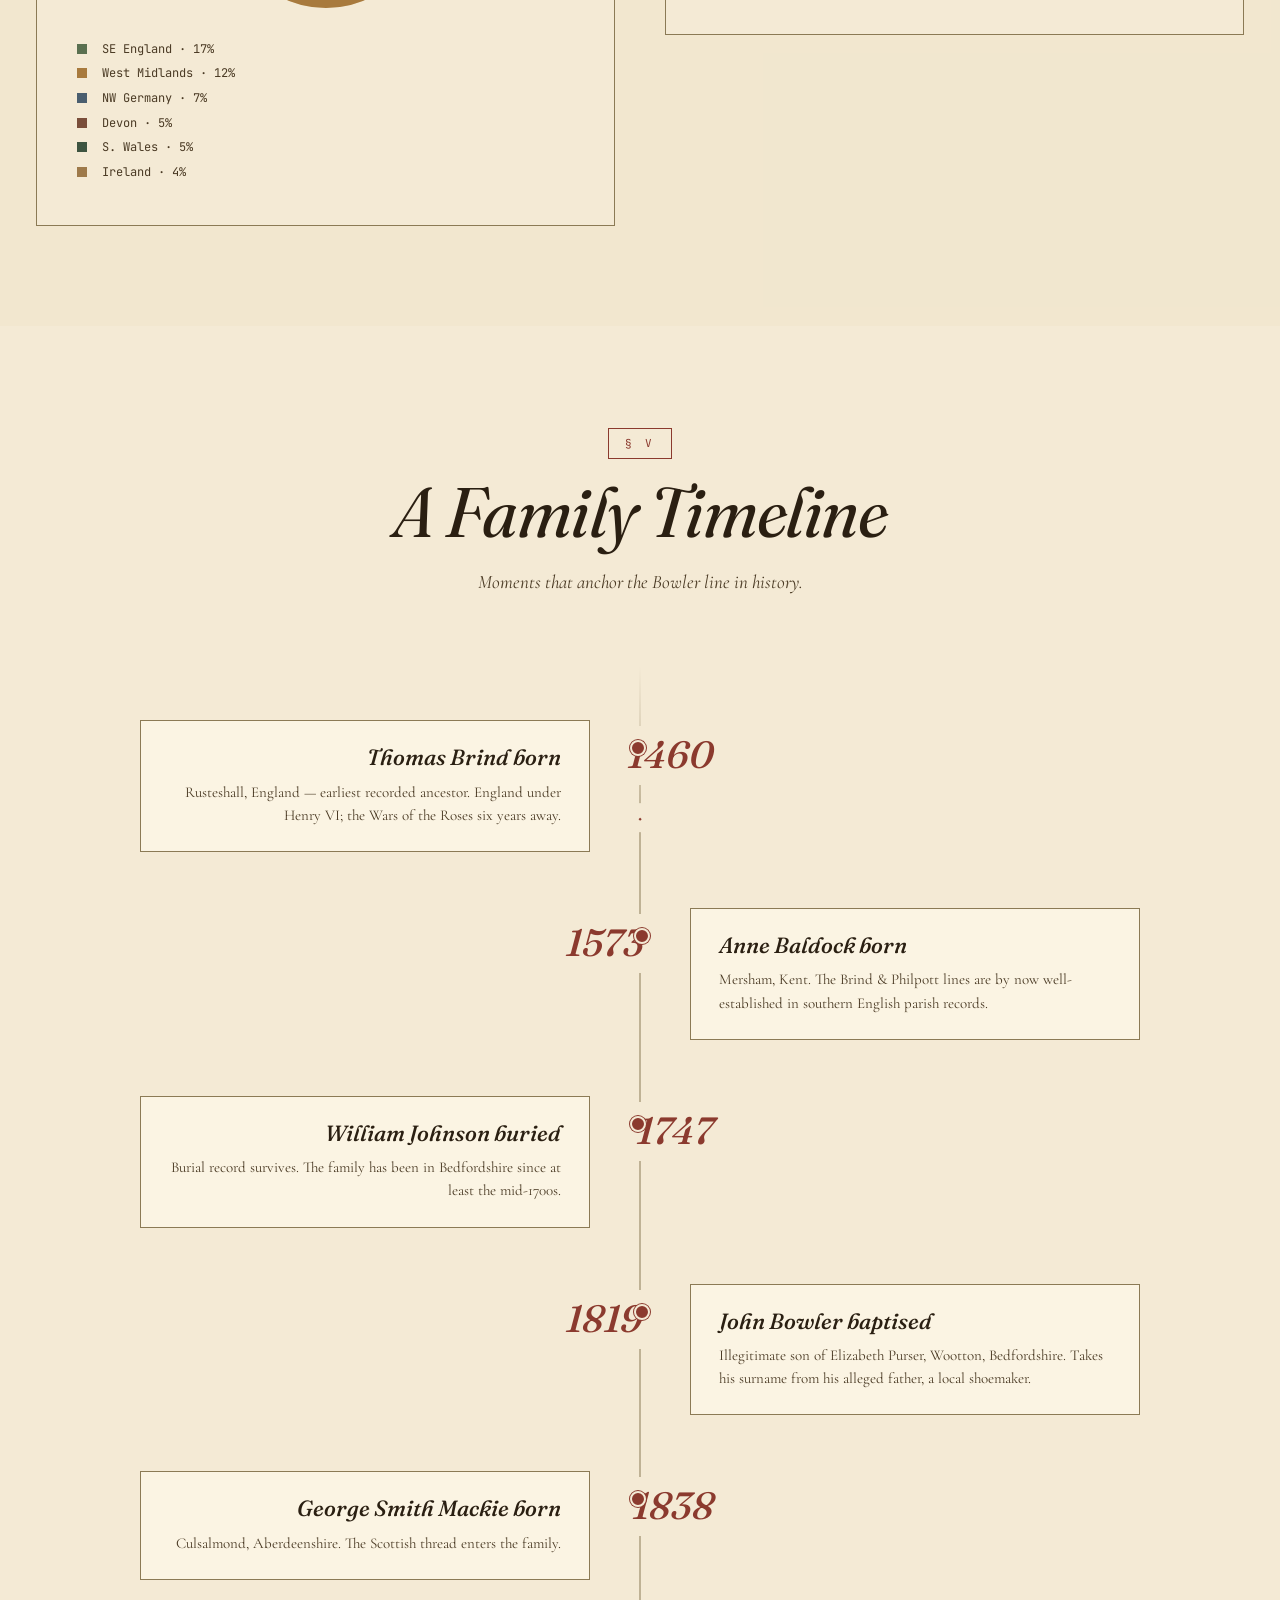
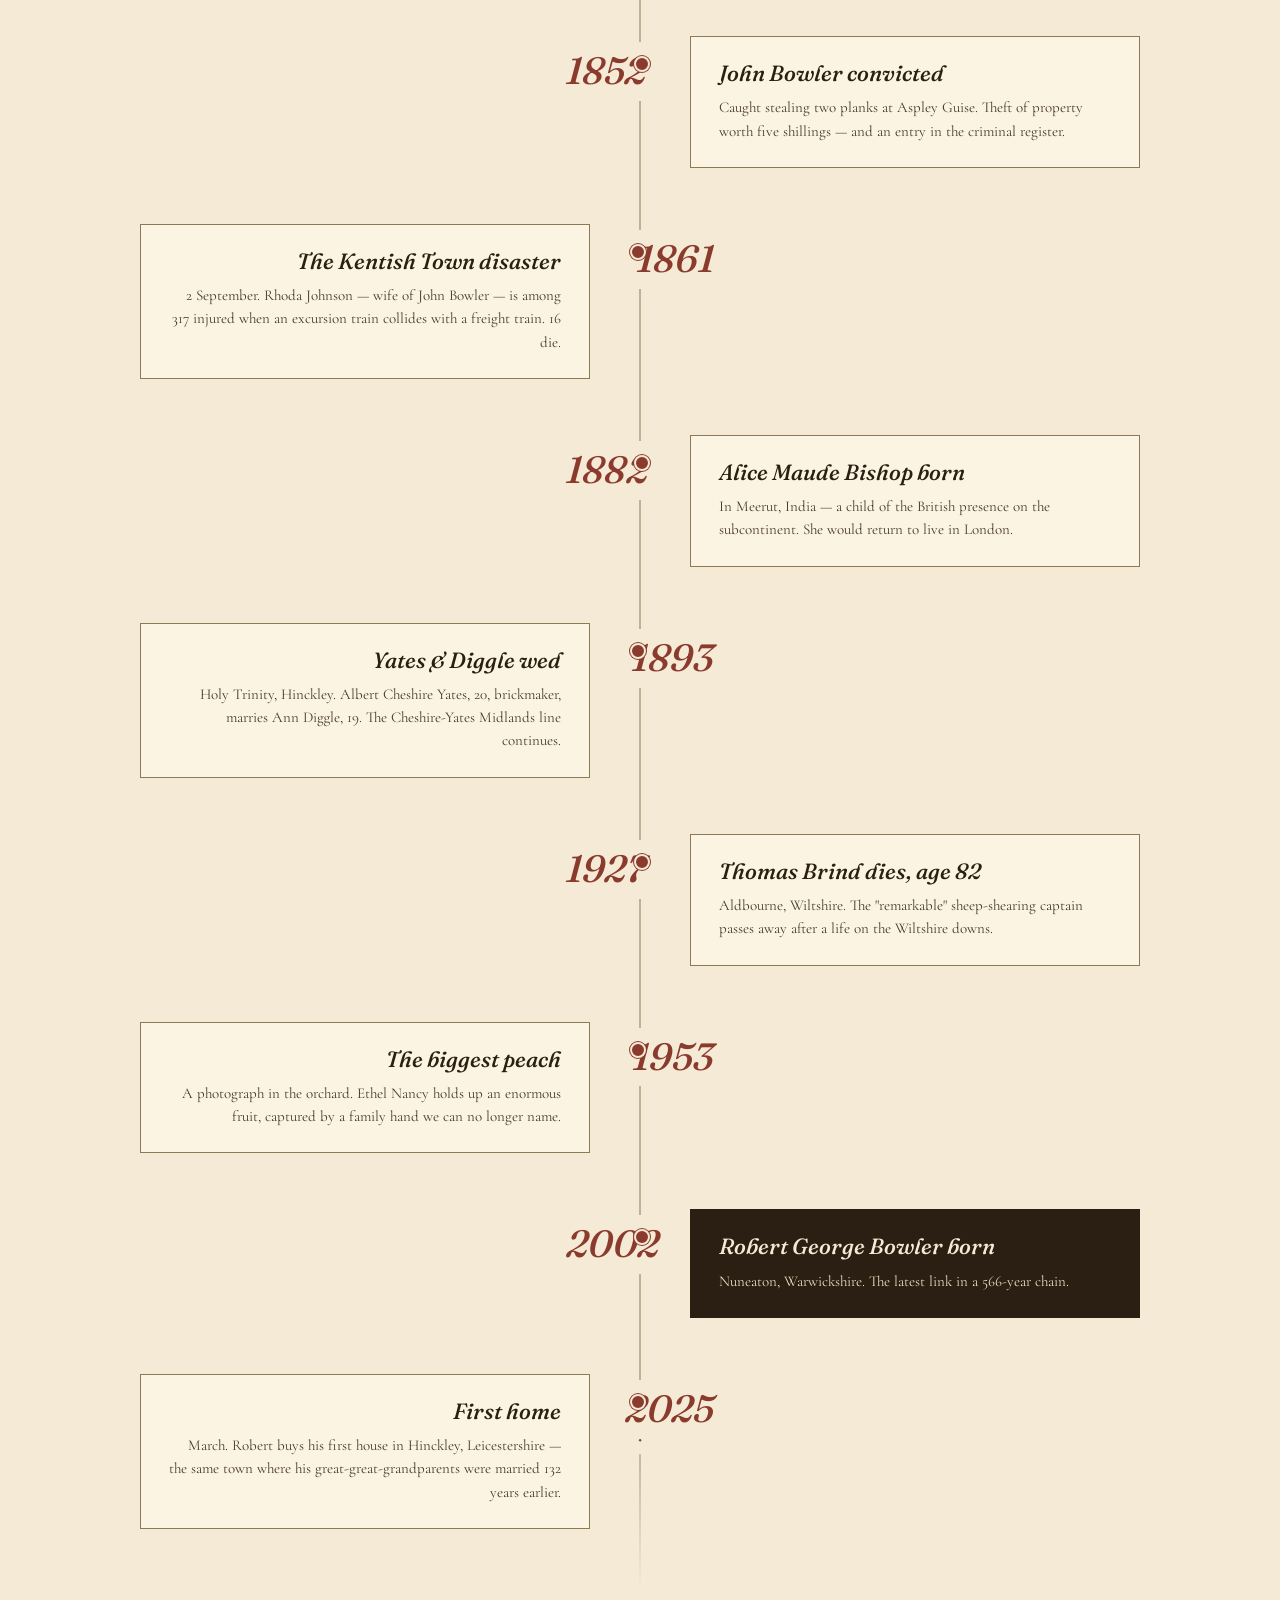
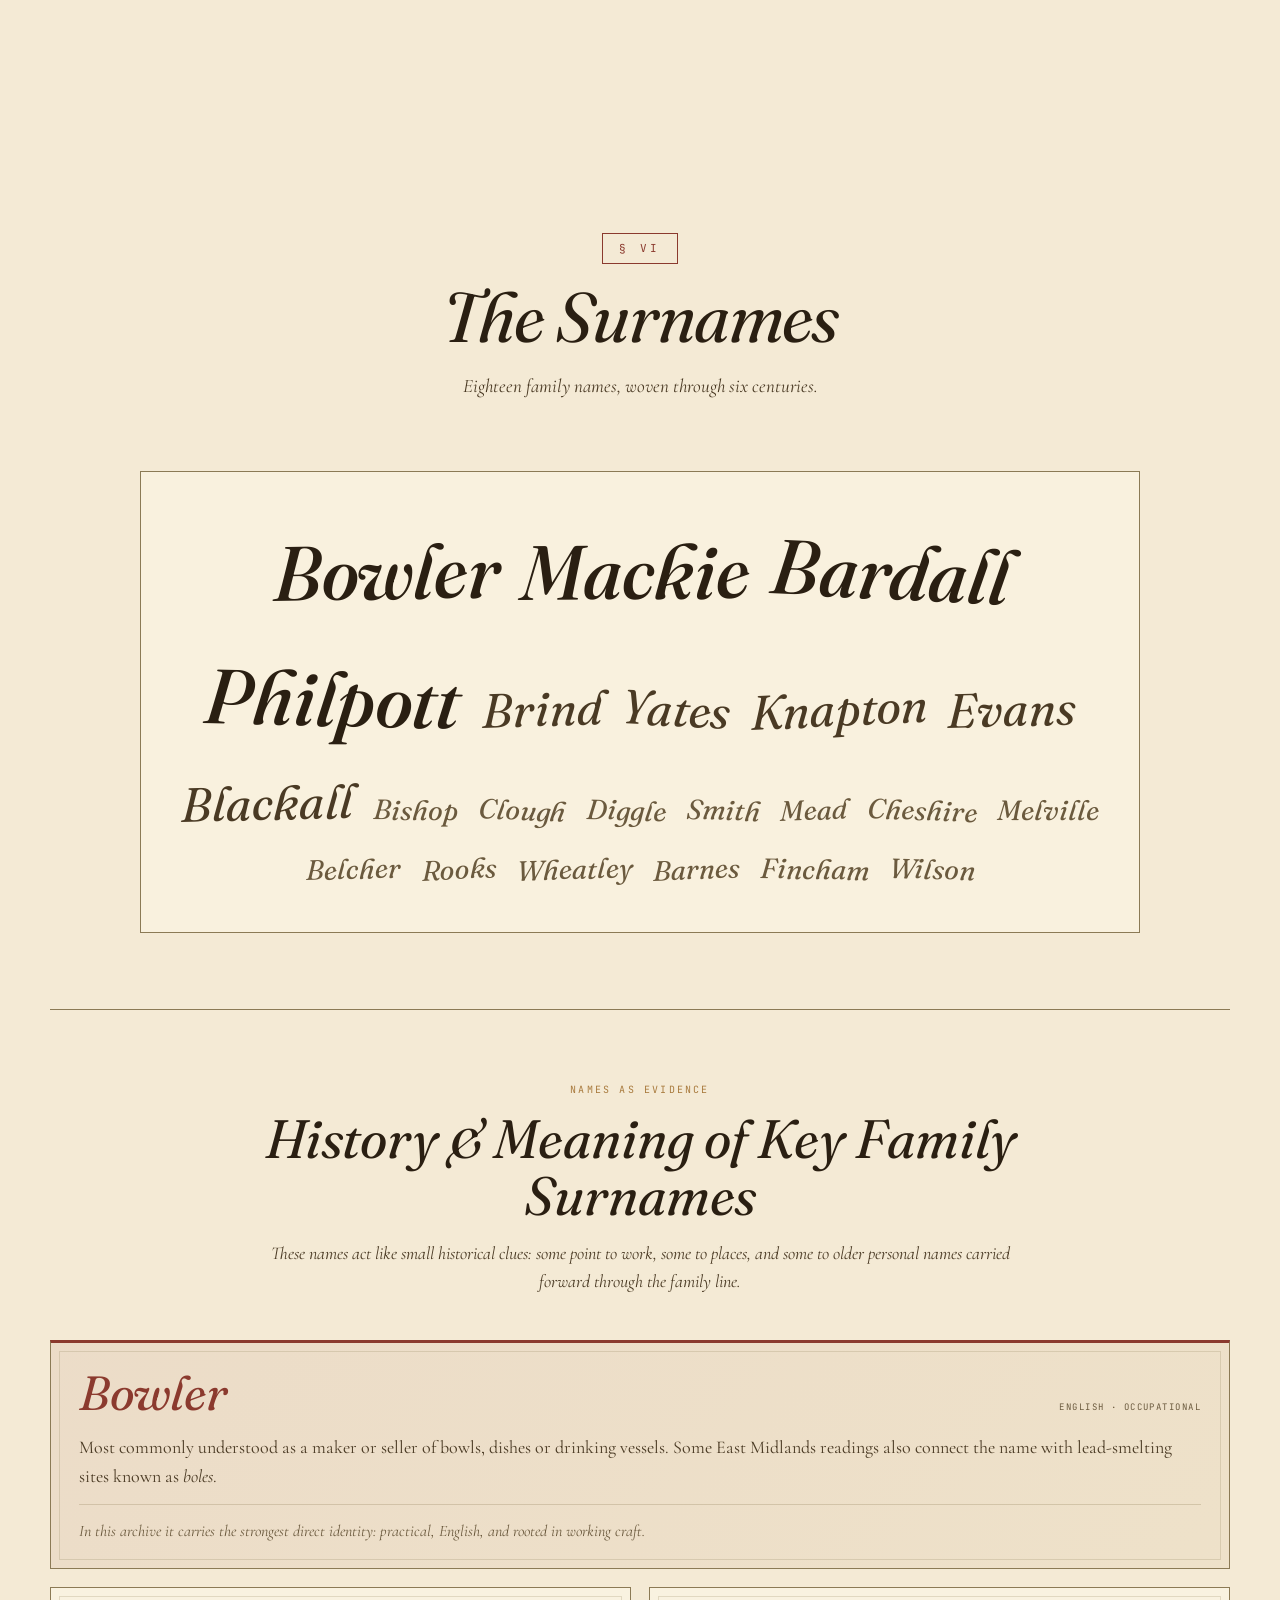
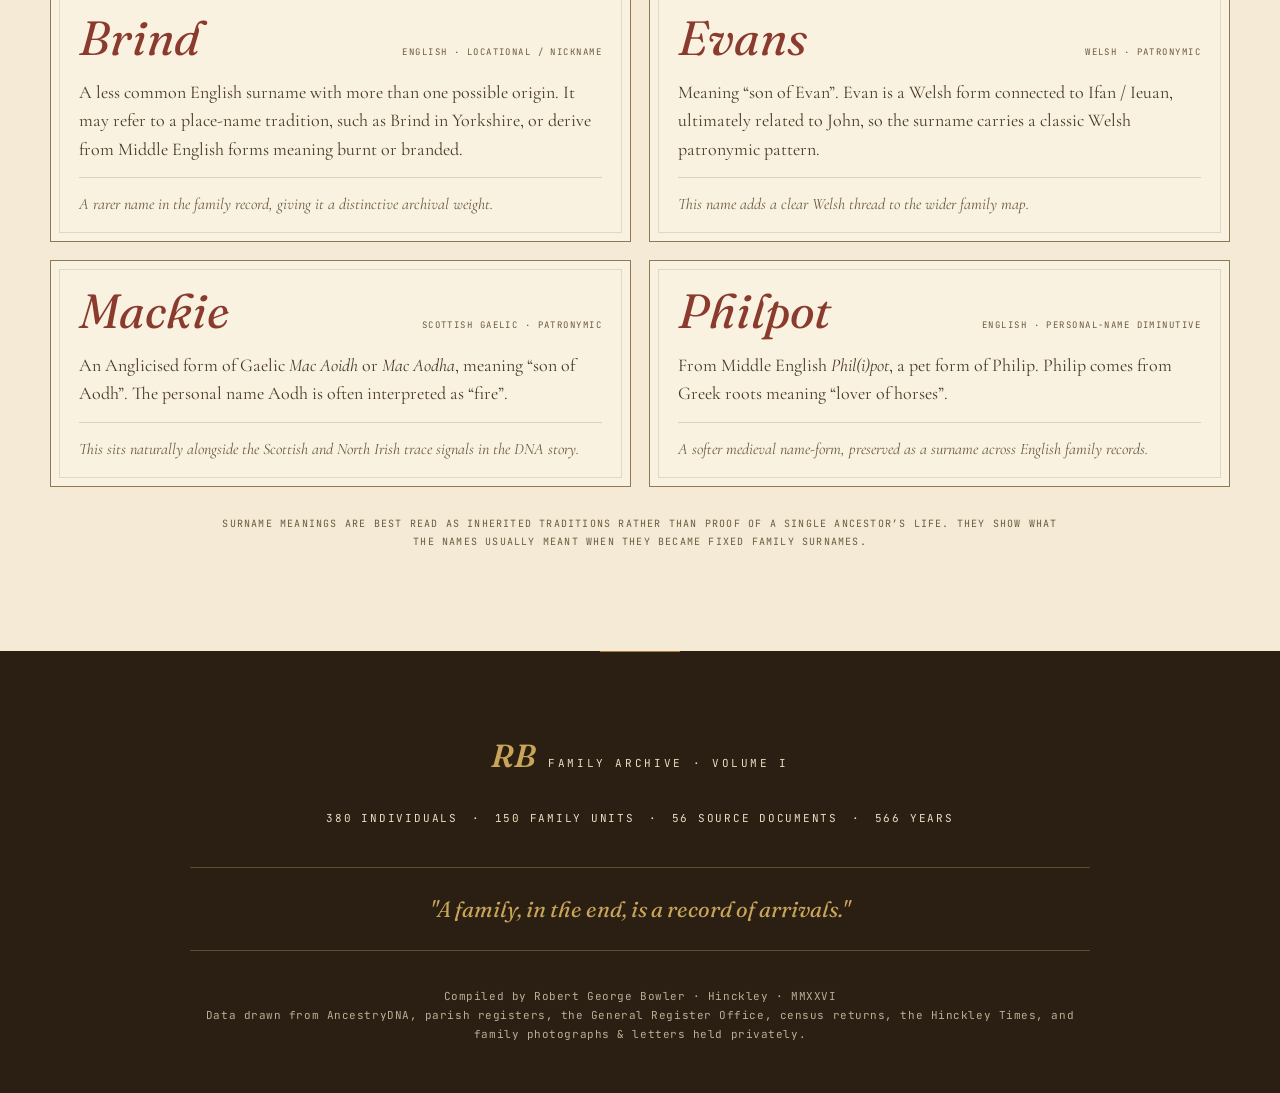
==== commit f2741c6a: "added daniel diggle to notable name" ====
--- a/index.html
+++ b/index.html
@@ -544,7 +544,7 @@
   <div class="section-head">
     <span class="section-num">§ III</span>
     <h2 class="section-title">Stories from the Record</h2>
-    <p class="section-sub">Eight lives that deserve more than a date.</p>
+    <p class="section-sub">Lives and stories that deserve more than a date.</p>
   </div>
 
   <div class="stories-grid">
@@ -604,6 +604,22 @@
       <div class="story-foot">
         <span class="story-line"></span>
         <span class="story-cite">Family tree screenshot · National Baseball Hall of Fame · Encyclopedia of Cleveland History</span>
+      </div>
+    </article>
+
+
+
+    <article class="story">
+      <div class="story-tag">Rebellion · 1797–1817</div>
+      <h3 class="story-title">The Luddite Bitter</h3>
+      <div class="story-body">
+        <p><strong>Daniel Diggle</strong> appears in Robert's family tree as his <strong>6th great-granduncle</strong>. Born in Basford in 1797, he married <strong>Catherine Cockram</strong> in November 1816; their daughter, Sarah Ann, was christened later in 1817.</p>
+        <p>His short life became tied to the final, violent edge of the Luddite story. Contemporary newspaper reports record that he was convicted of shooting at George Kerry in Radford and was executed in front of Nottingham's Shire Hall on <strong>2 April 1817</strong>.</p>
+        <p>Two centuries later, Nottingham's Navigation Brewery turned that grim local memory into a pint: <strong>Daniel Diggle</strong>, a <strong>3.8% English bitter</strong>, described as a malty, smooth beer celebrating Nottingham's history of rebellion and named after the infamous Luddite.</p>
+      </div>
+      <div class="story-foot">
+        <span class="story-line"></span>
+        <span class="story-cite">Ancestry family tree record · Luddite Bicentenary / Nottingham Review &amp; Nottingham Journal · Navigation Brewery / Untappd</span>
       </div>
     </article>
 
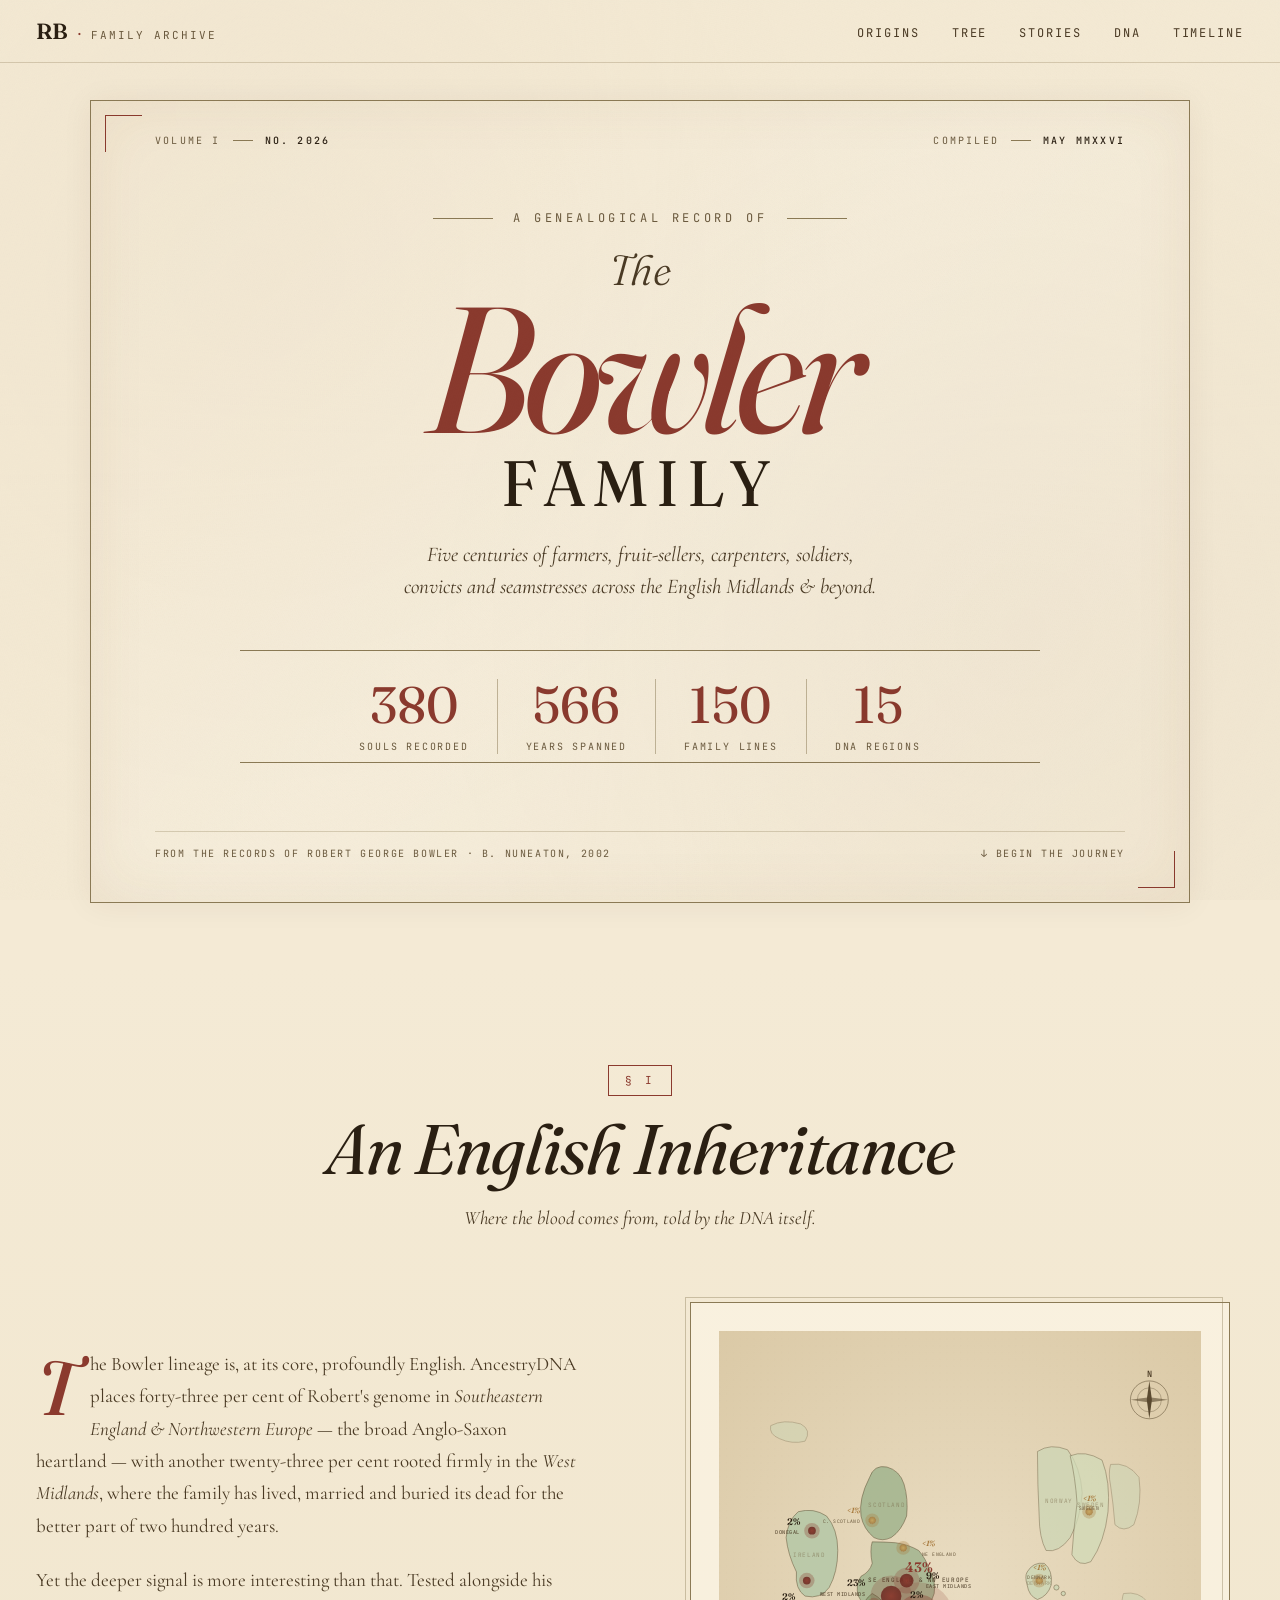
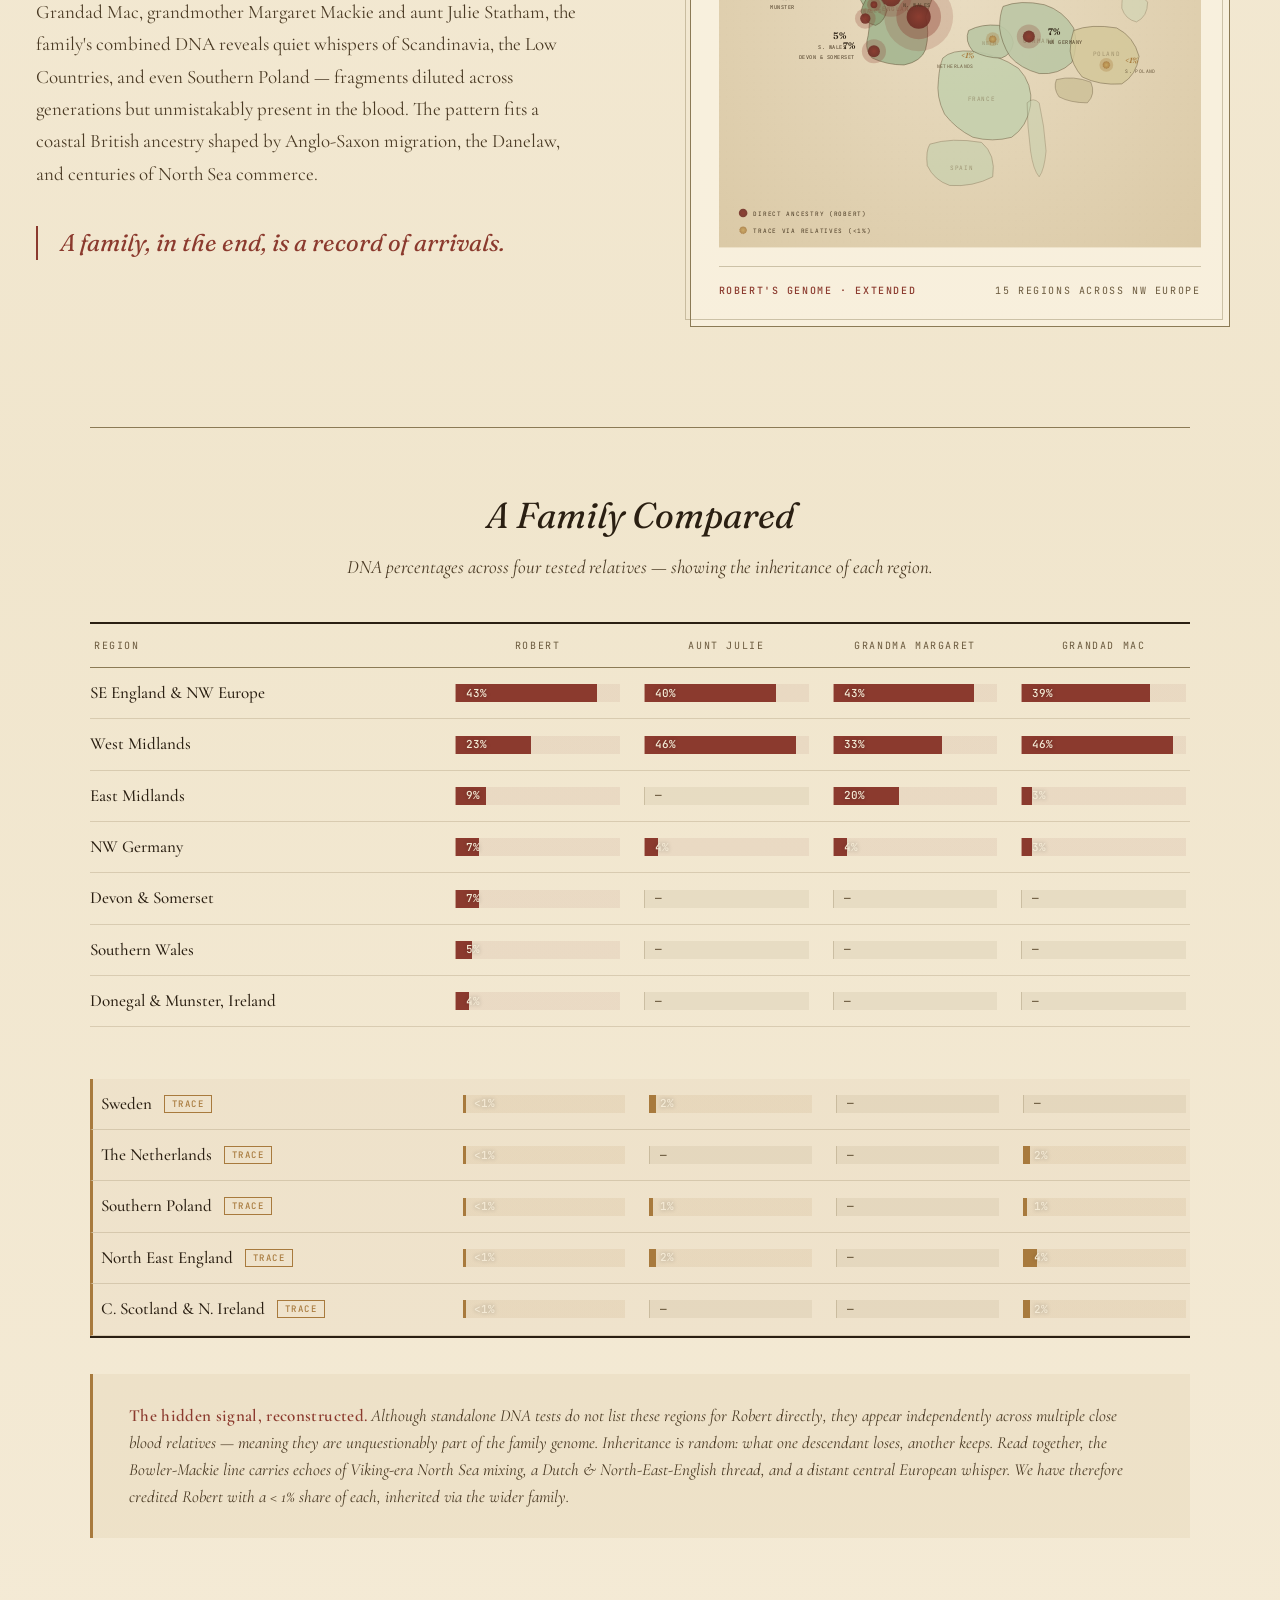
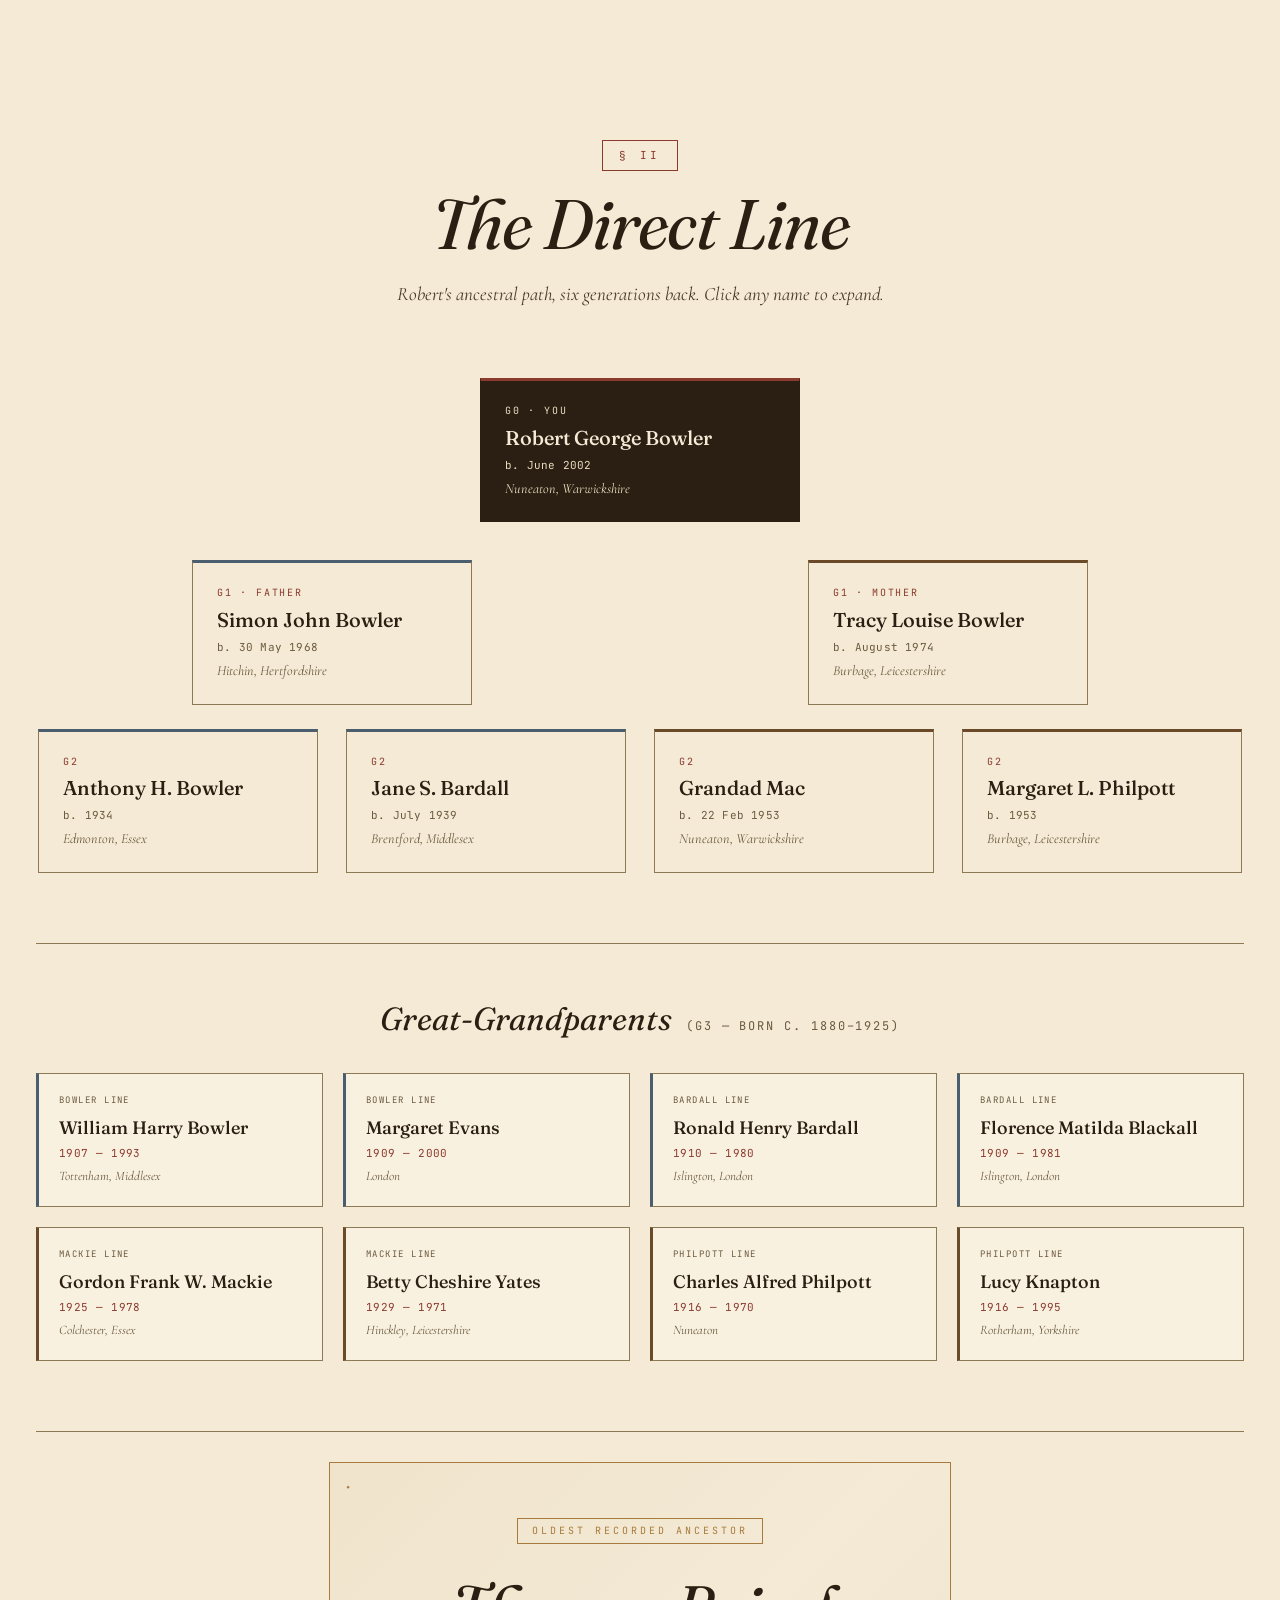
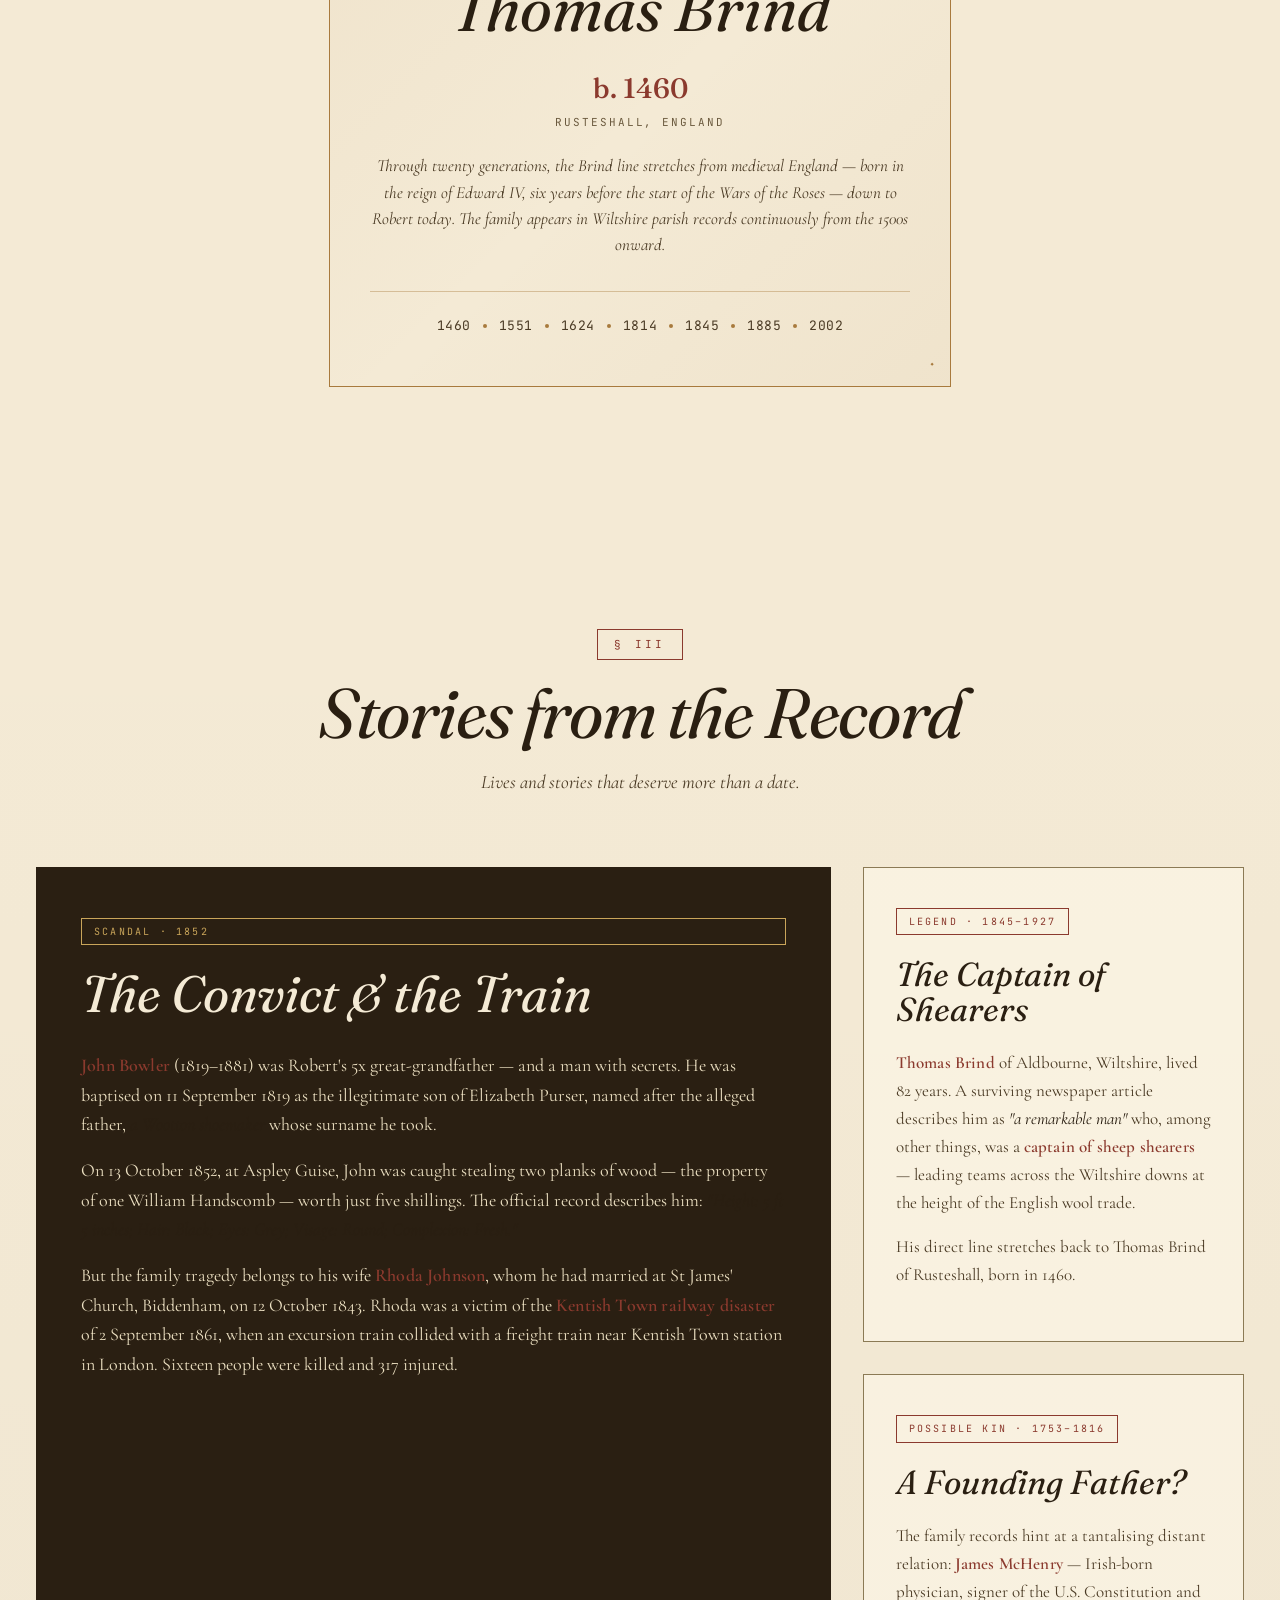
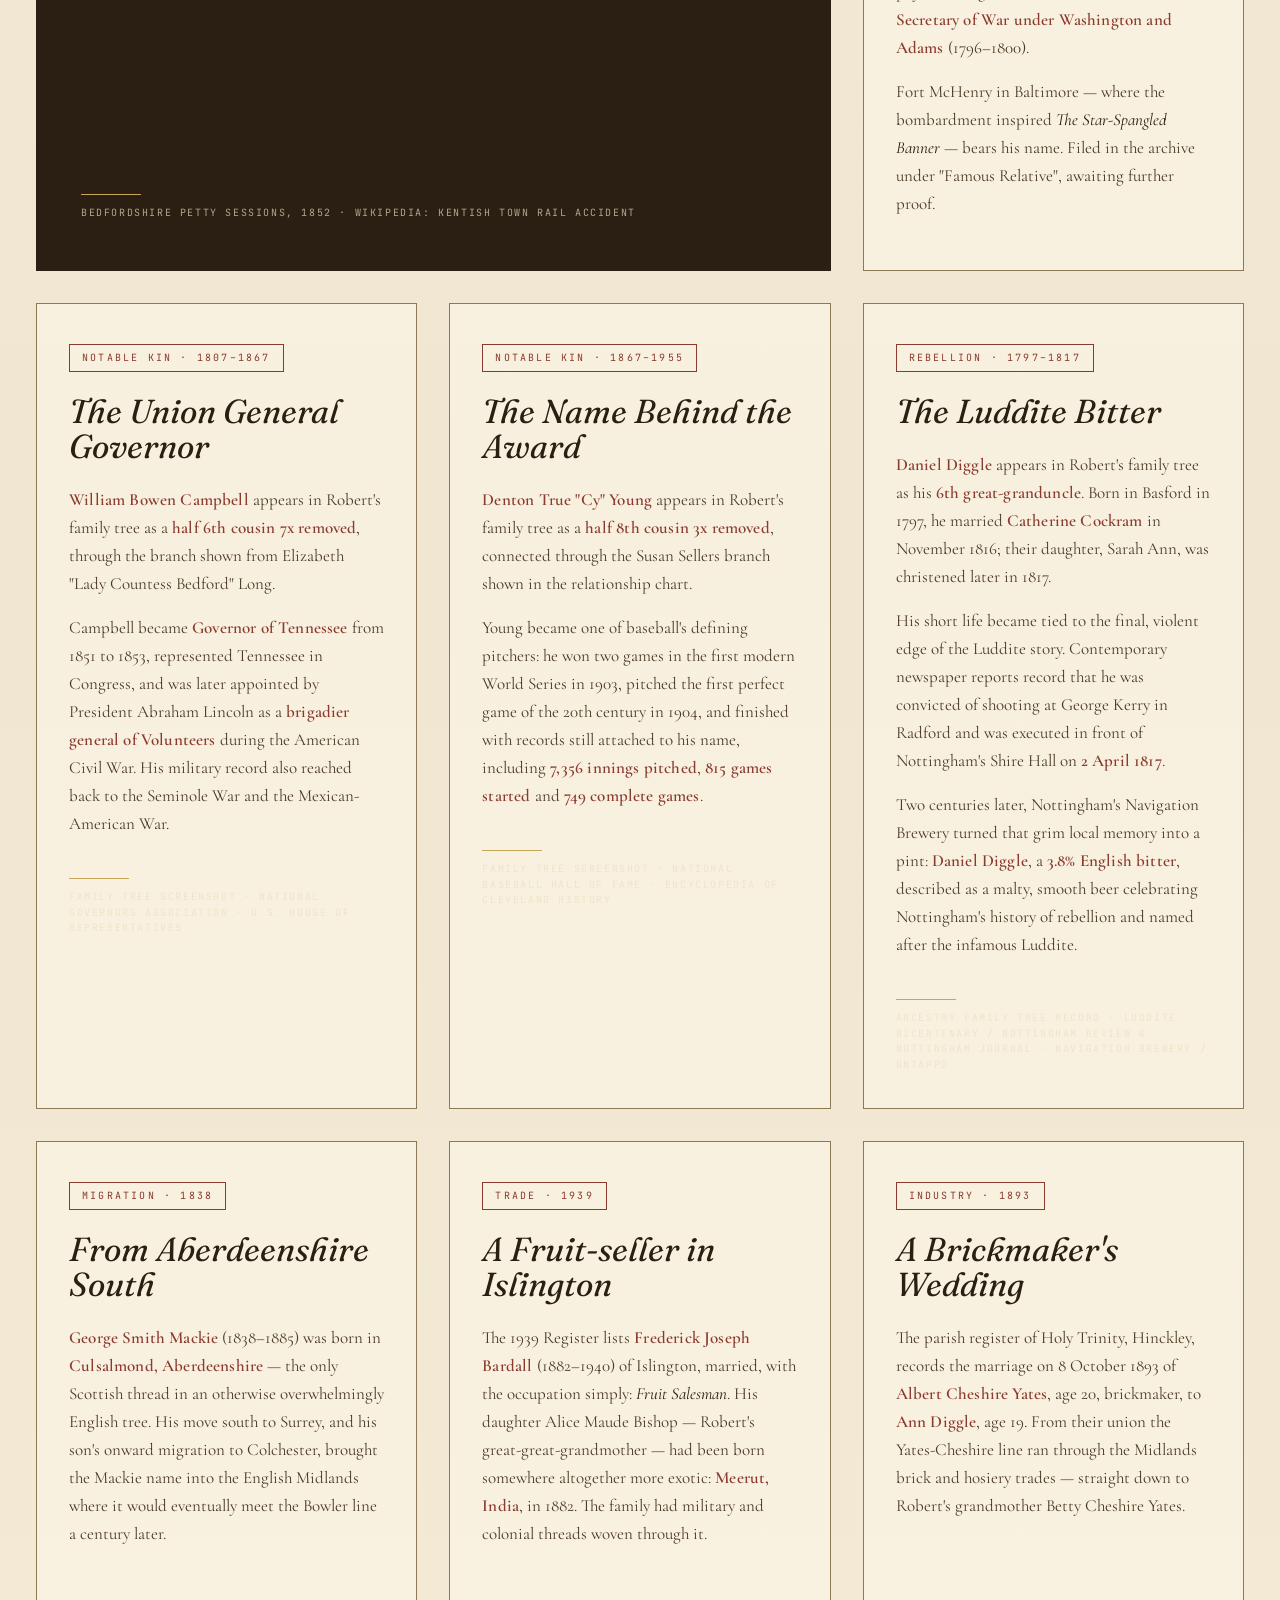
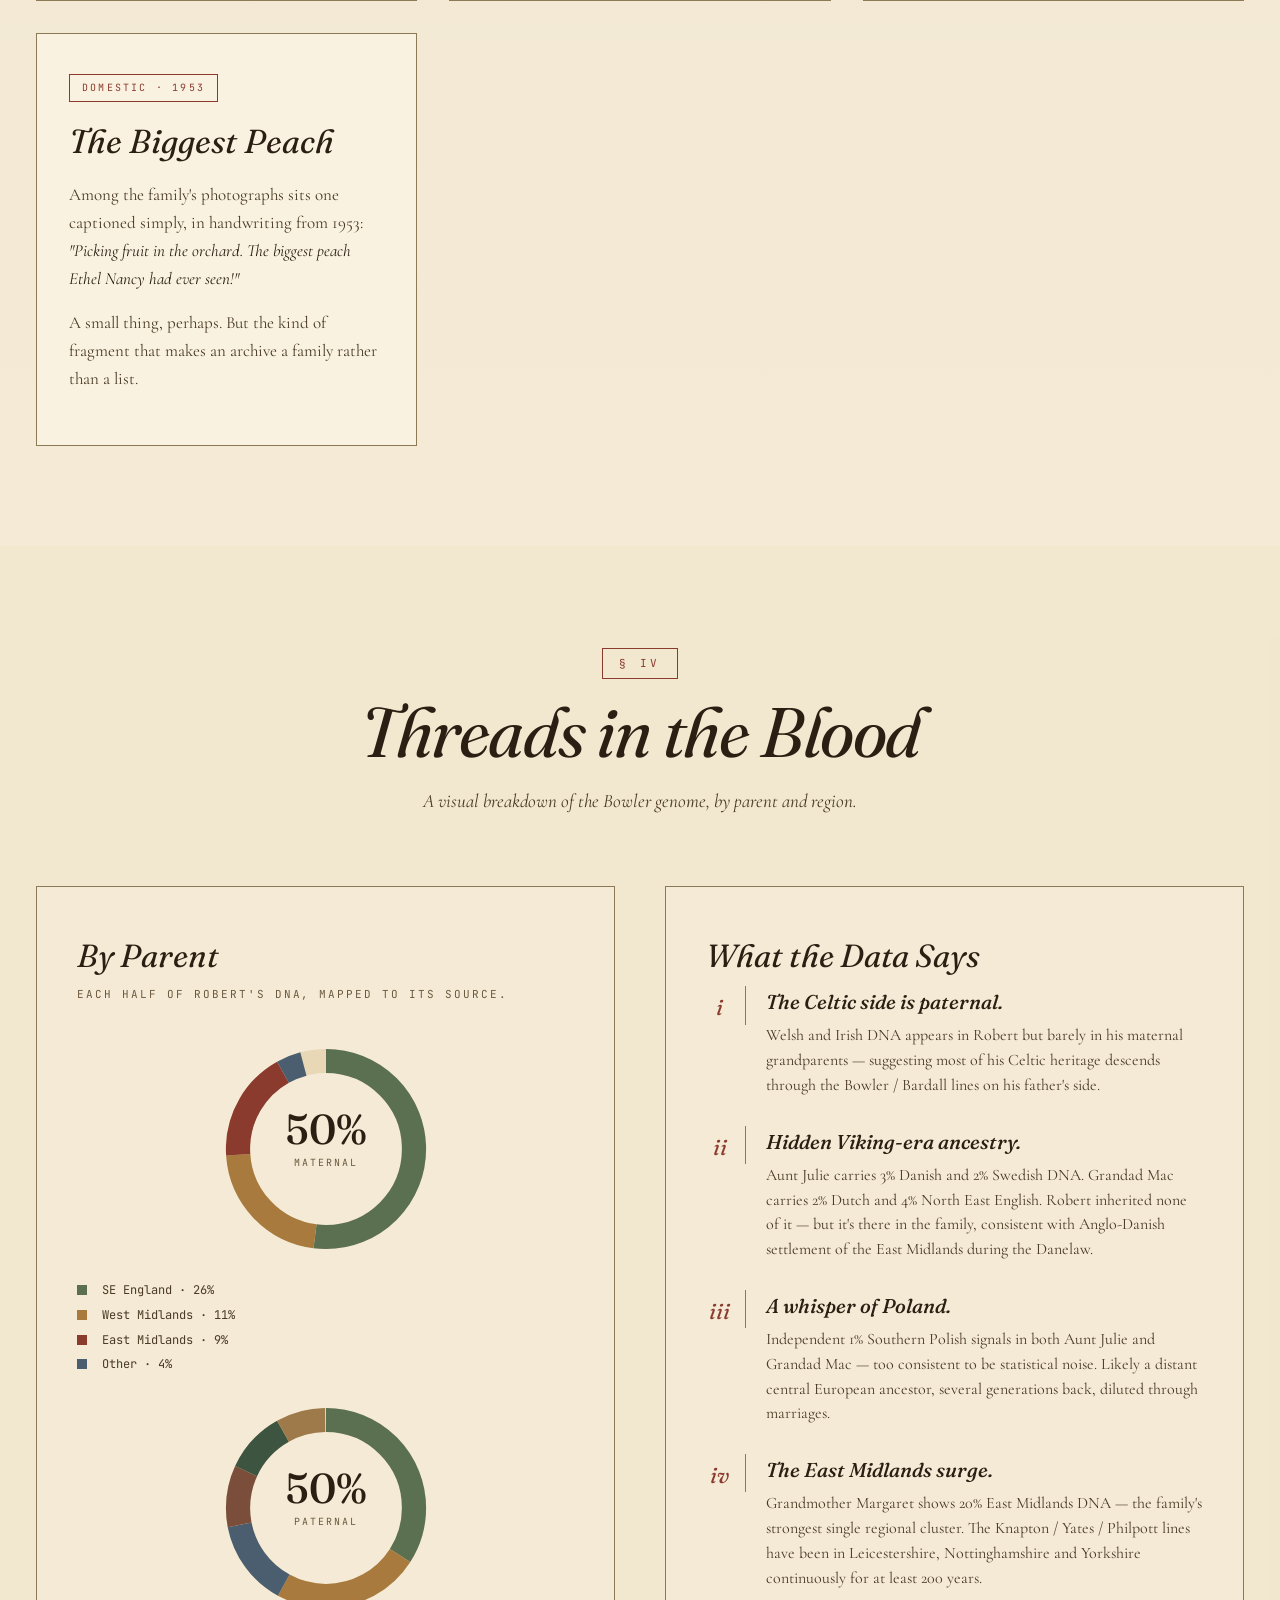
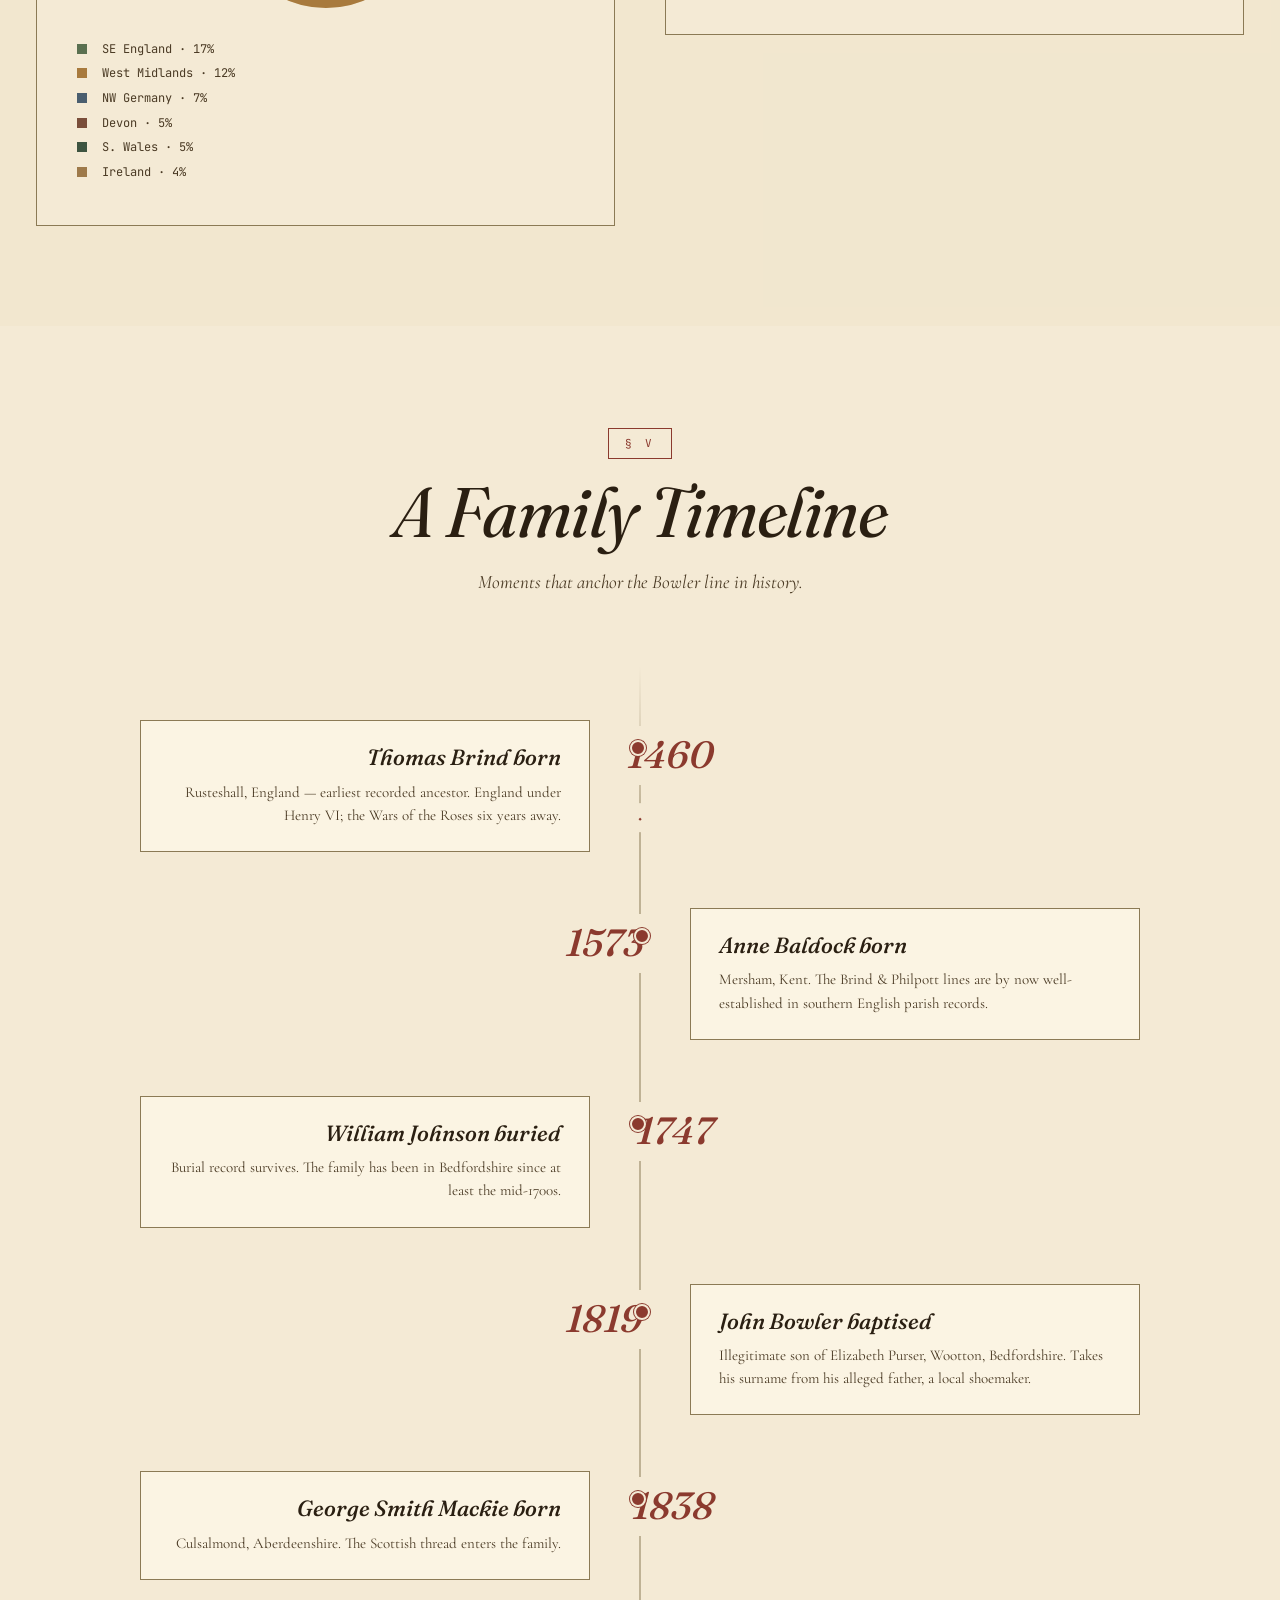
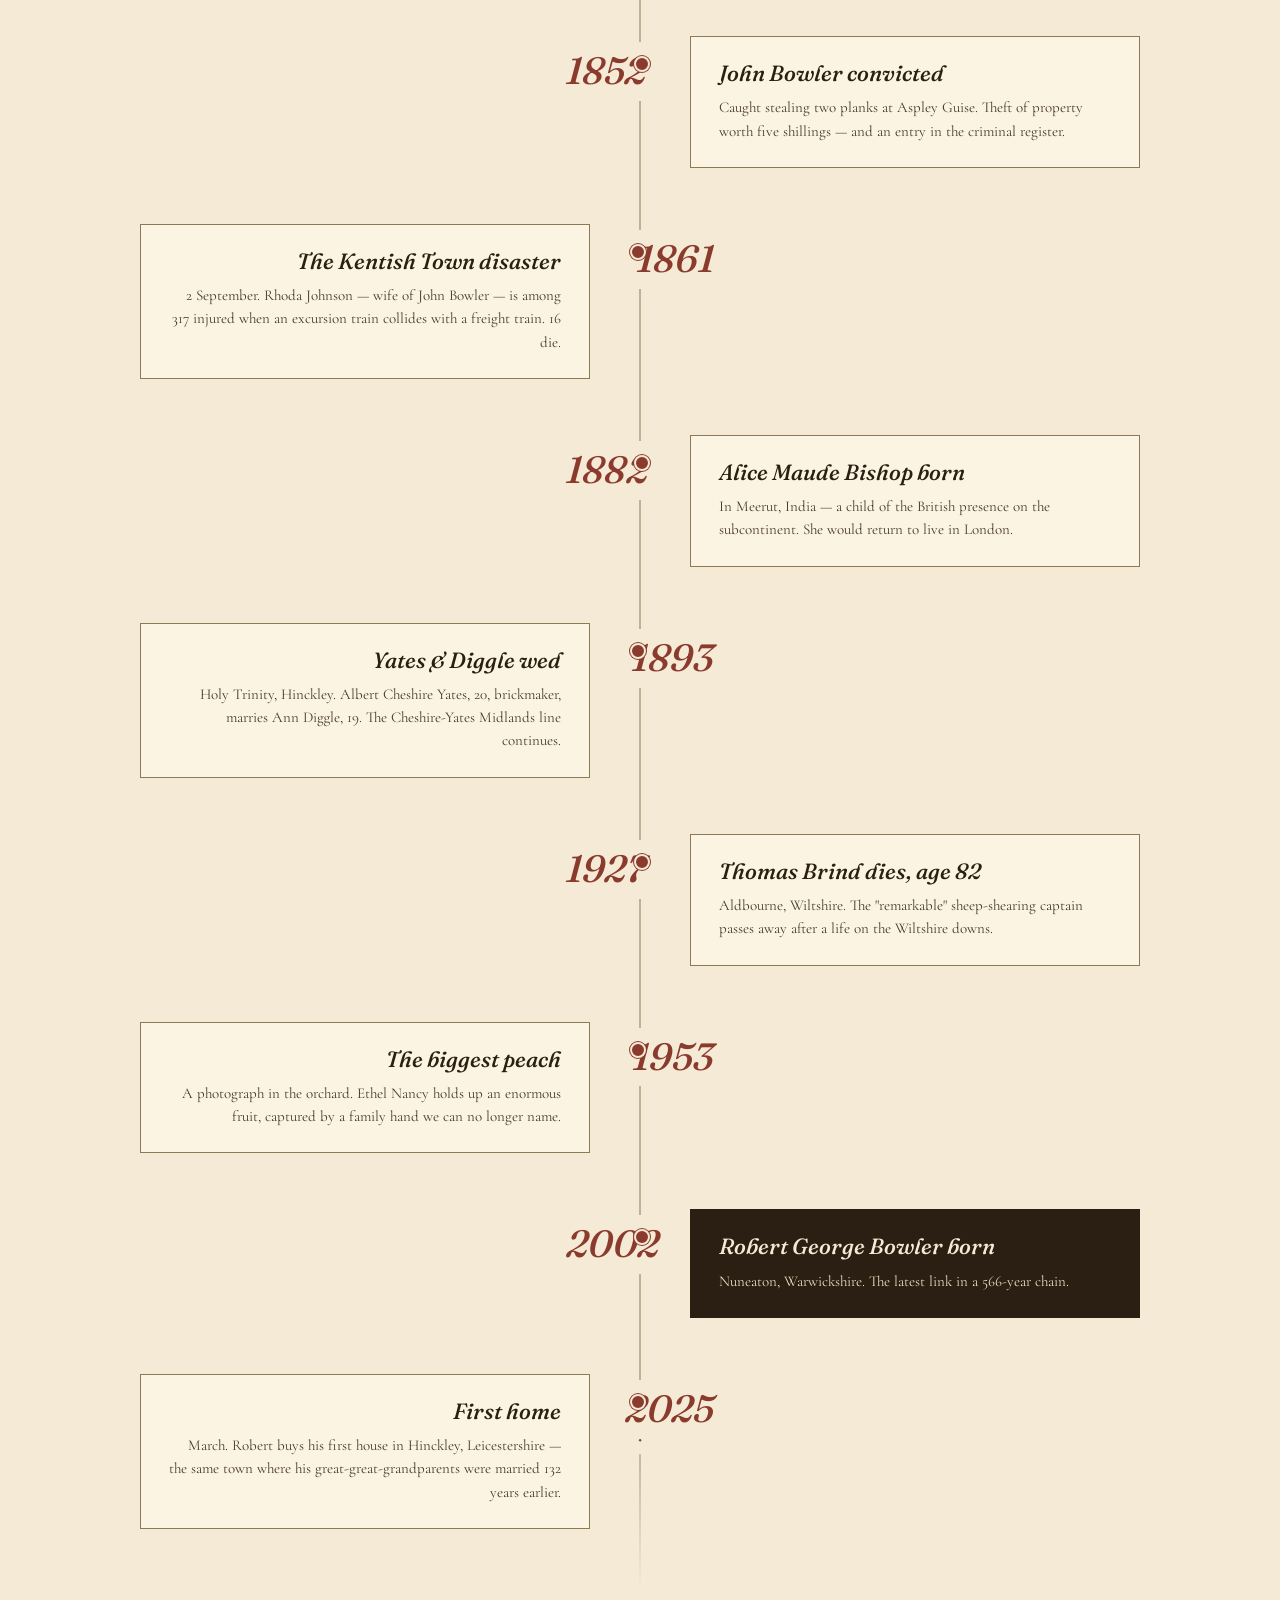
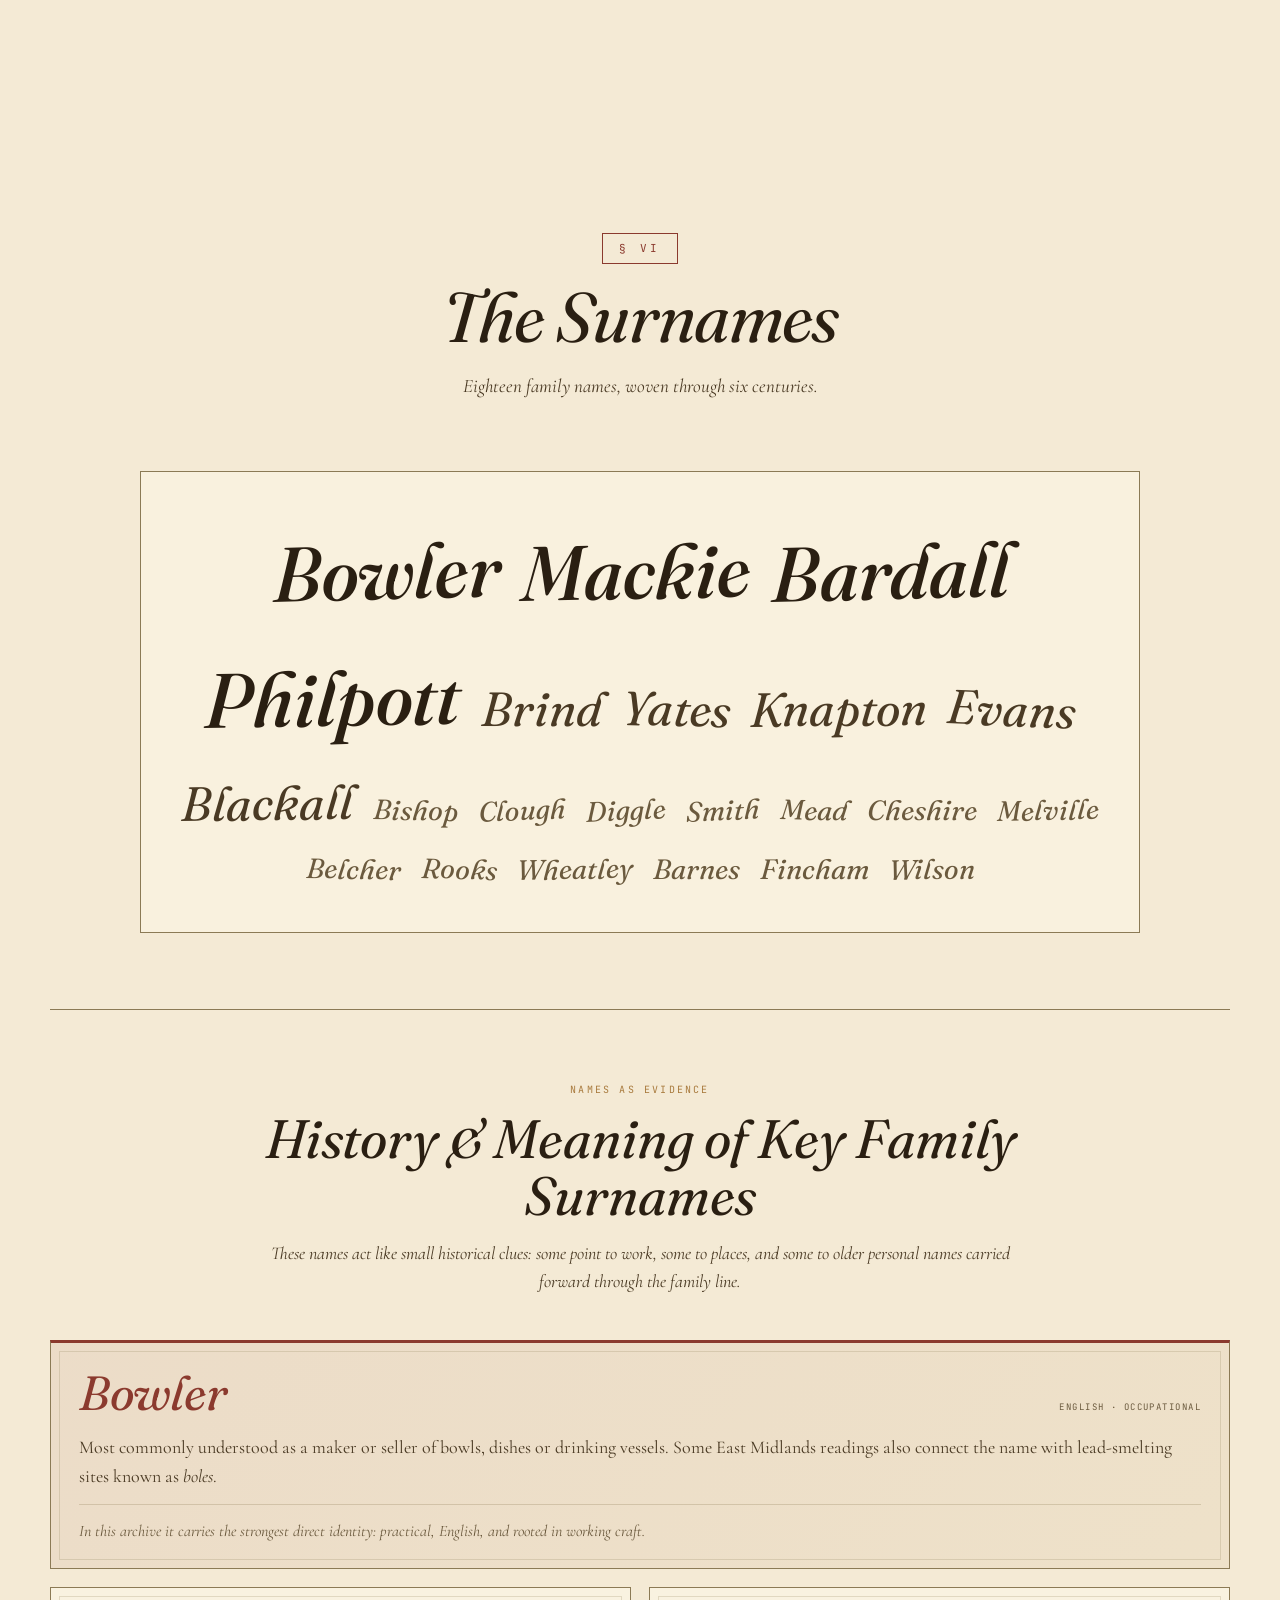
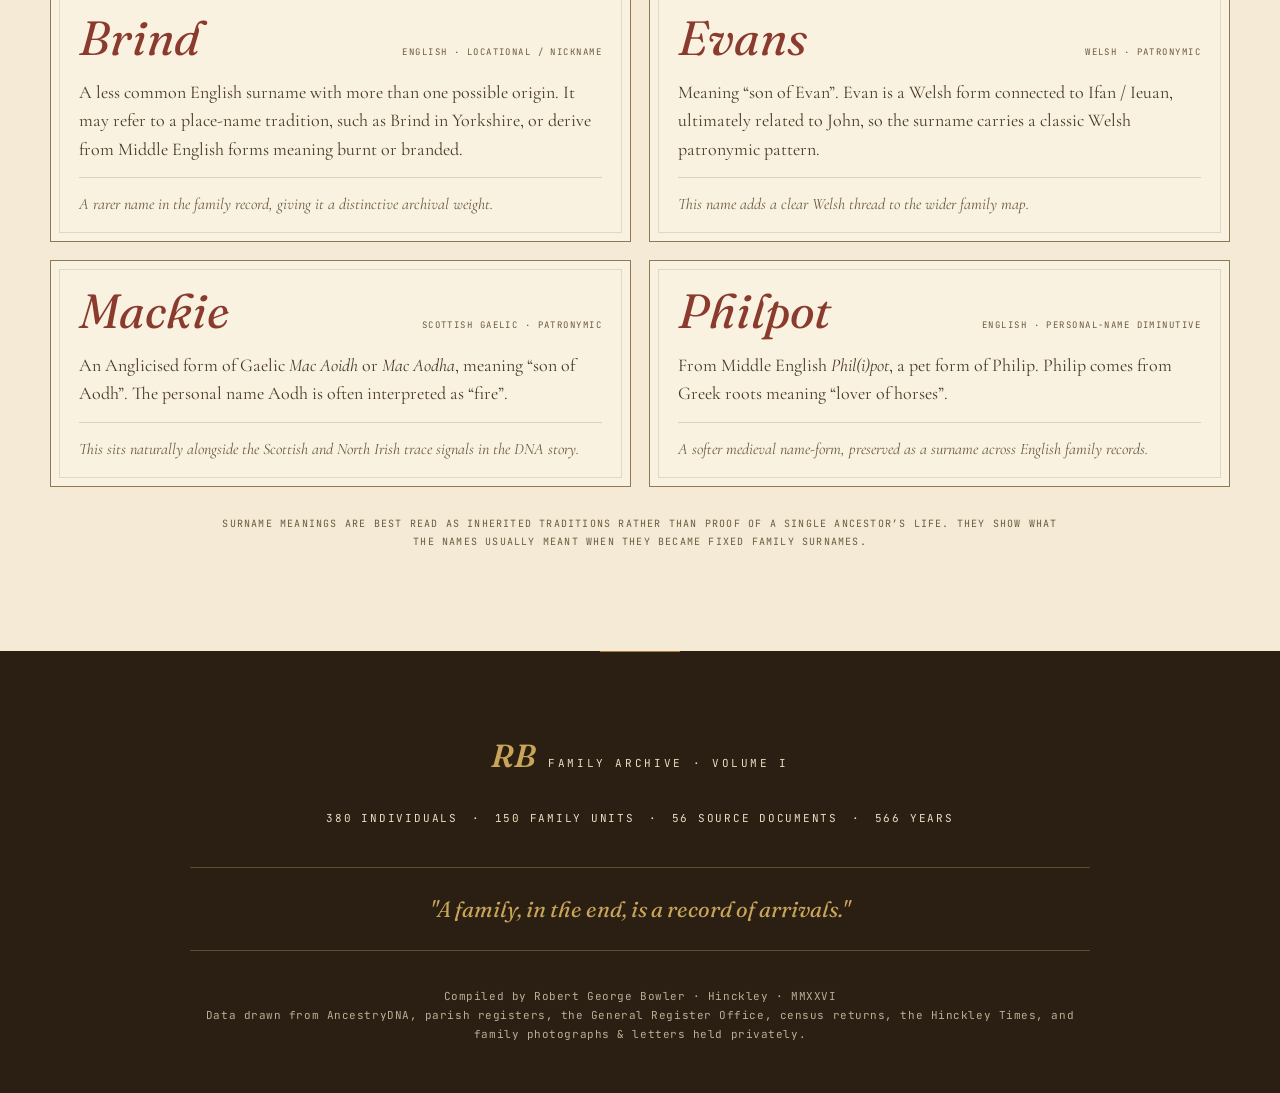
==== commit 43e55e99: "Install Vercel Web Analytics ## Vercel Web Analytics Implementation  Successfully installed and conf" ====
--- a/index.html
+++ b/index.html
@@ -8,6 +8,10 @@
 <link rel="preconnect" href="https://fonts.gstatic.com" crossorigin />
 <link href="https://fonts.googleapis.com/css2?family=Cormorant+Garamond:ital,wght@0,300;0,400;0,500;0,600;0,700;1,400;1,500&family=Fraunces:opsz,wght@9..144,300;9..144,400;9..144,500;9..144,600;9..144,700;9..144,900&family=JetBrains+Mono:wght@300;400;500&display=swap" rel="stylesheet" />
 <link rel="stylesheet" href="style.css" />
+<script>
+  window.va = window.va || function () { (window.vaq = window.vaq || []).push(arguments); };
+</script>
+<script defer src="/_vercel/insights/script.js"></script>
 </head>
 <body>
 
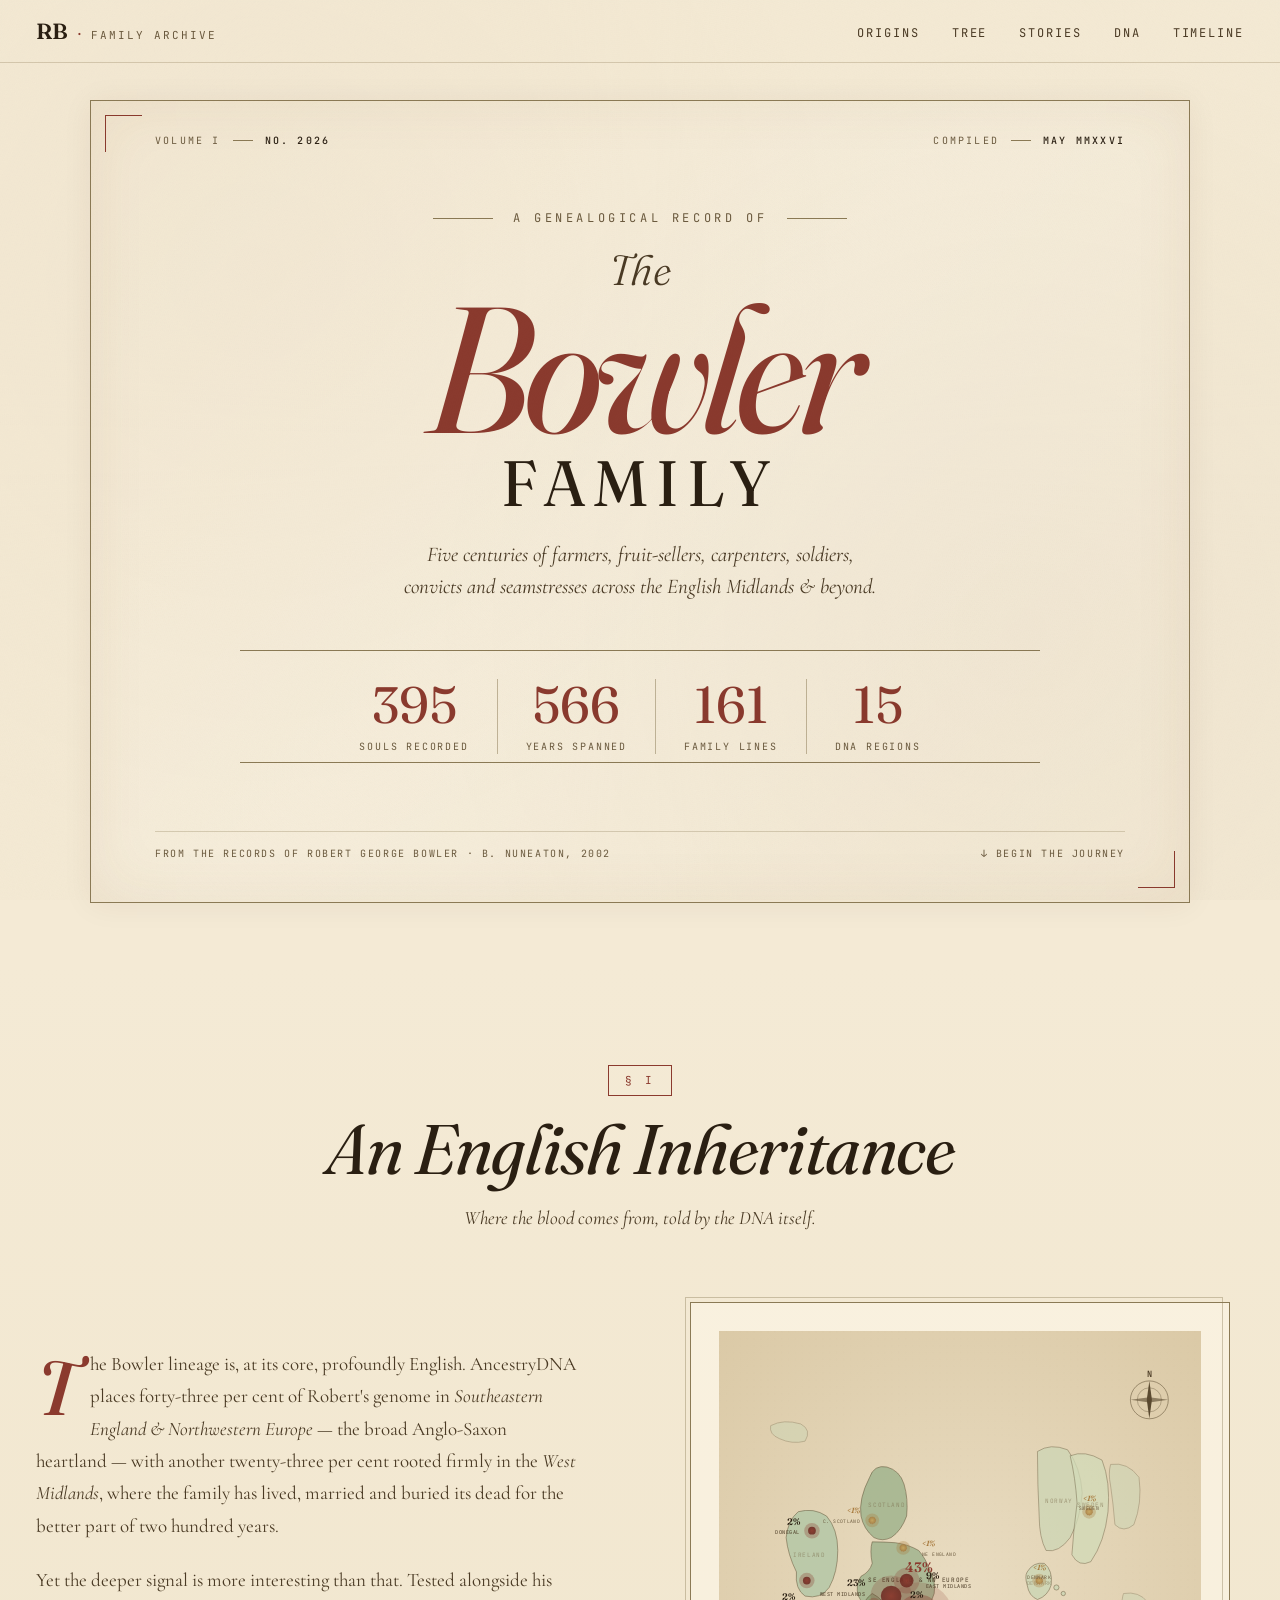
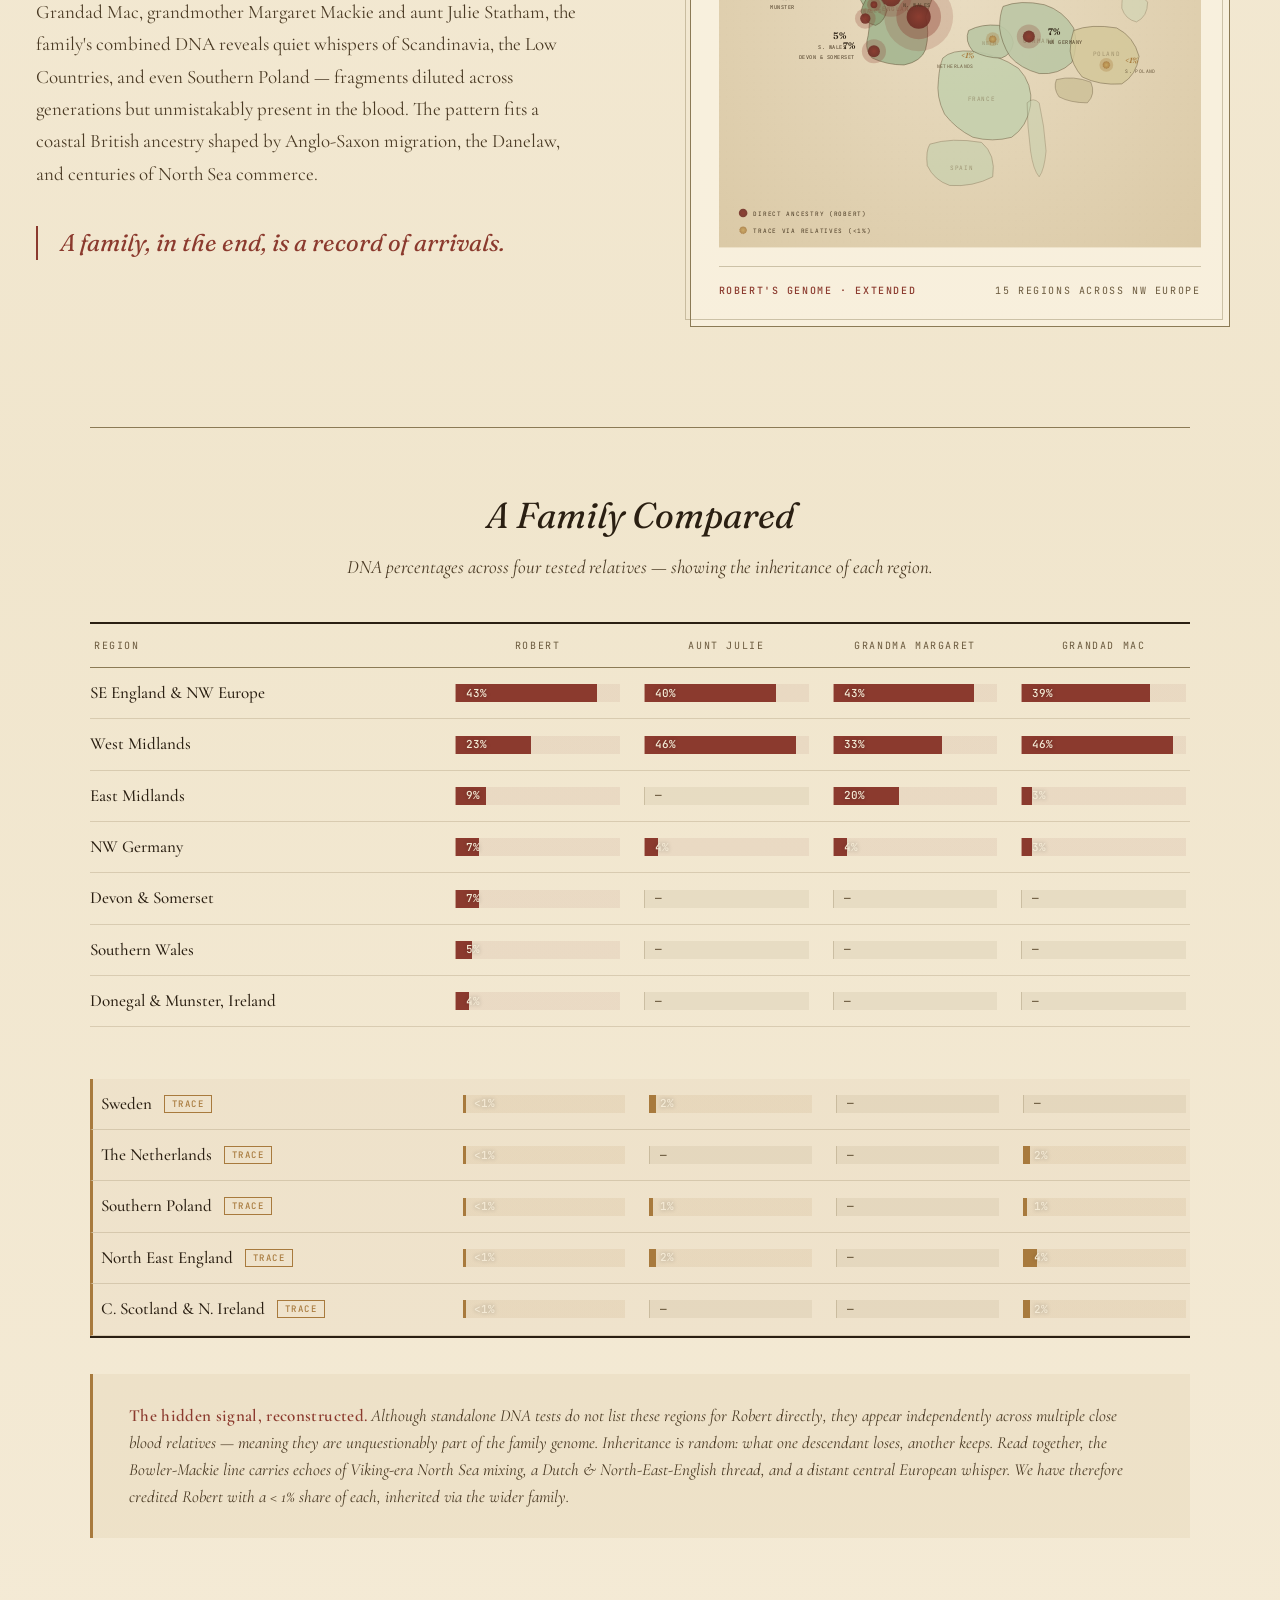
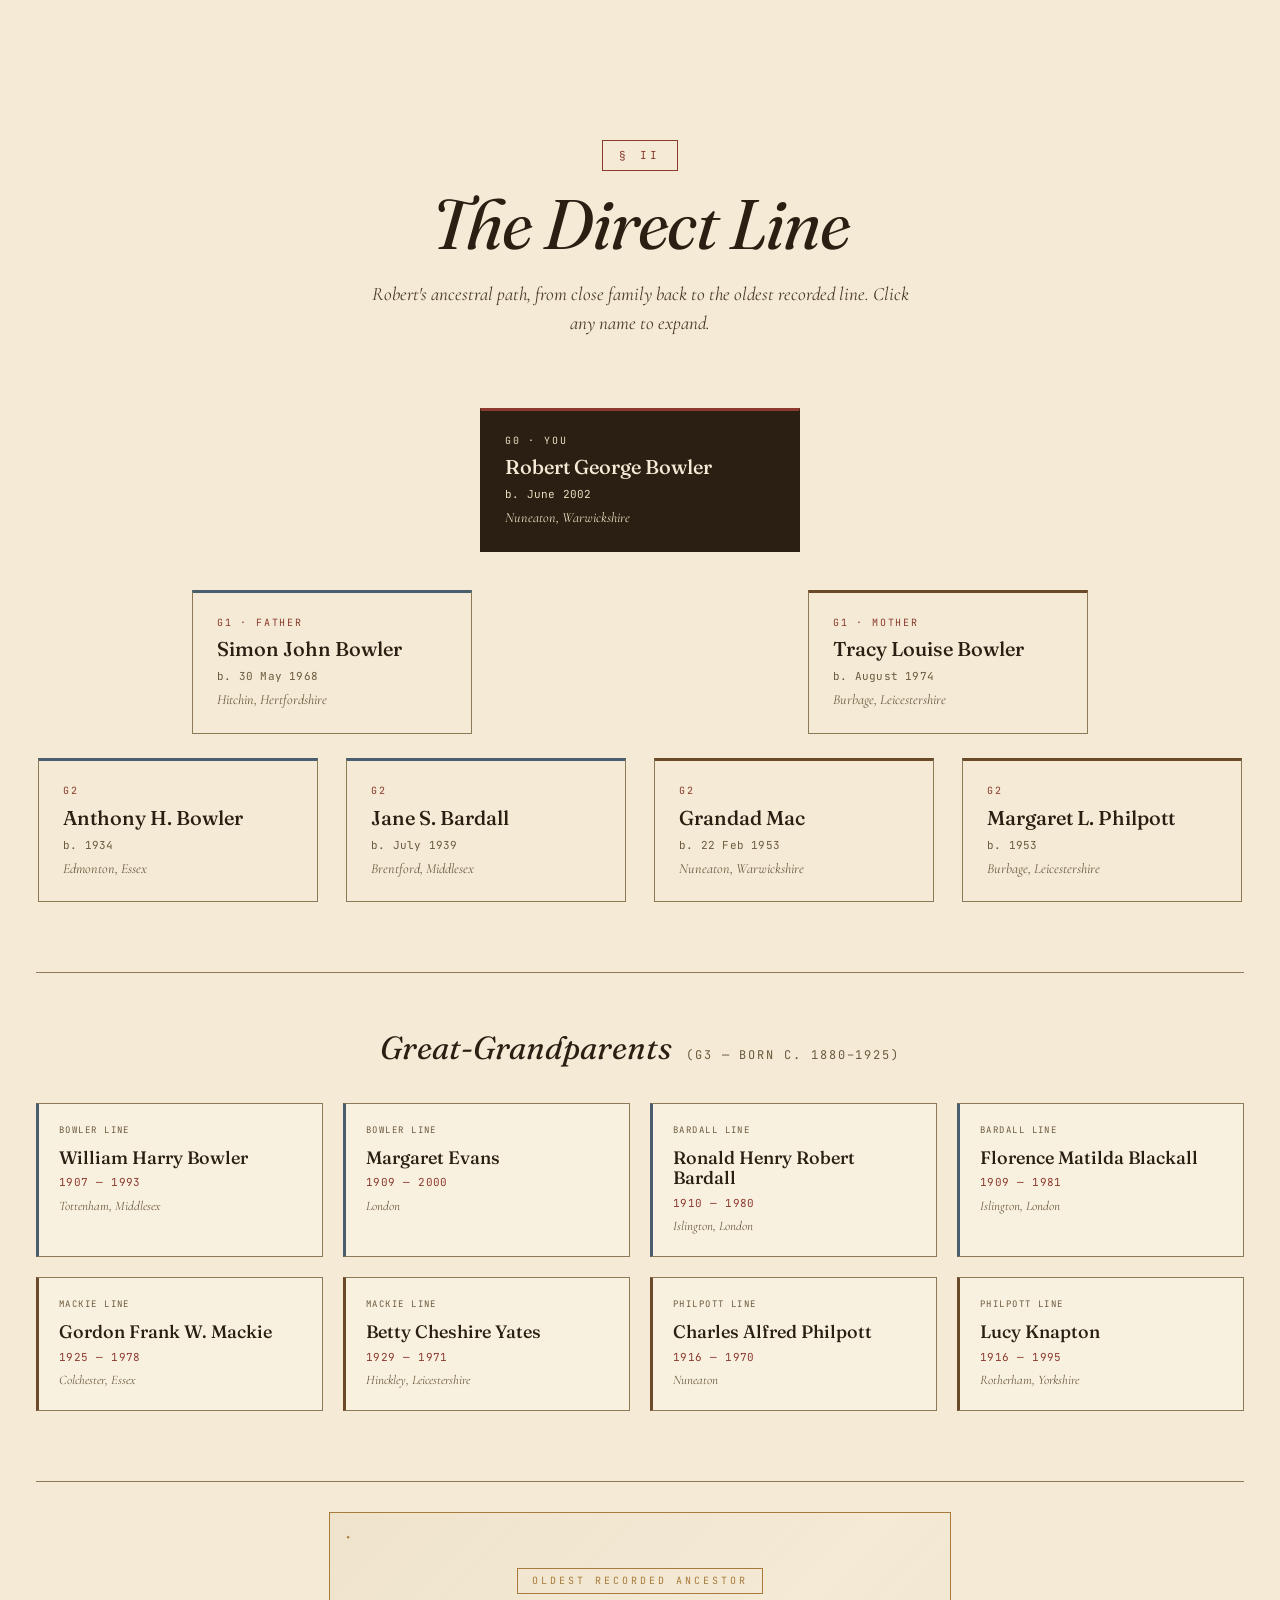
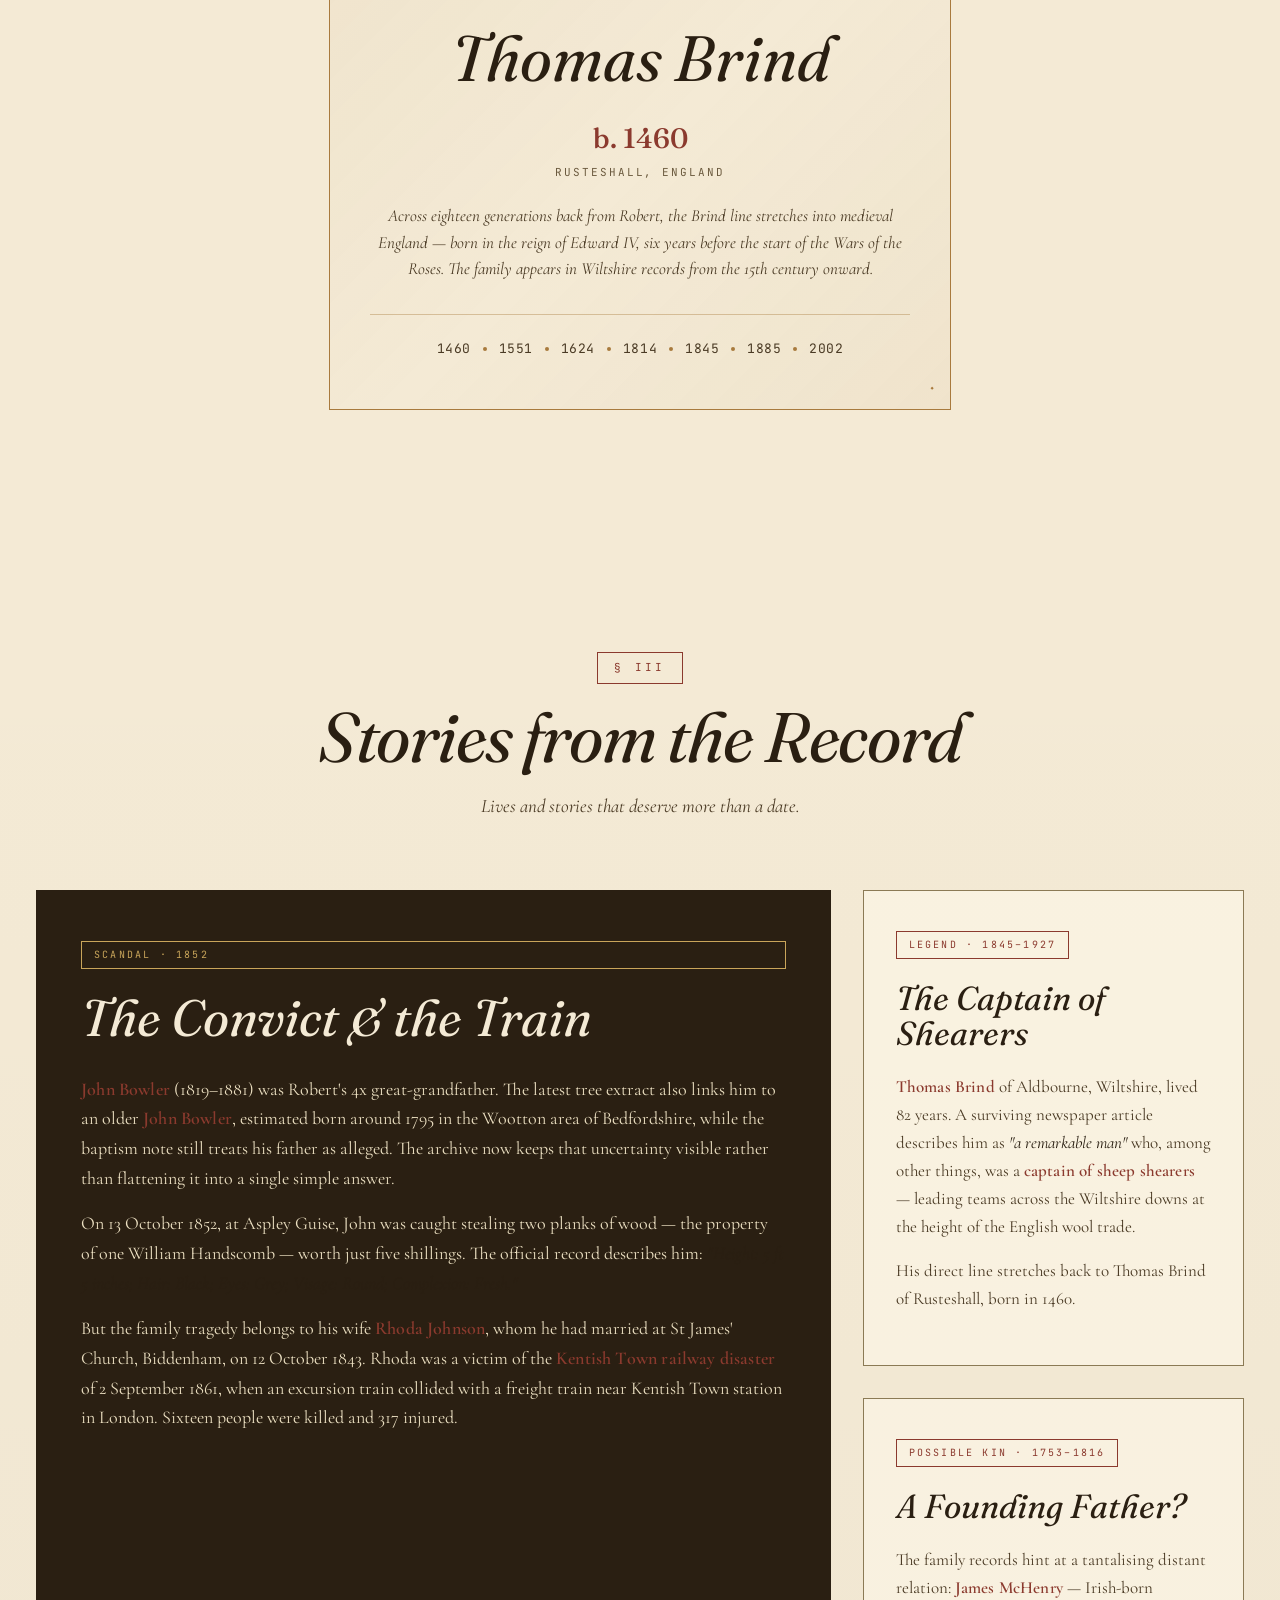
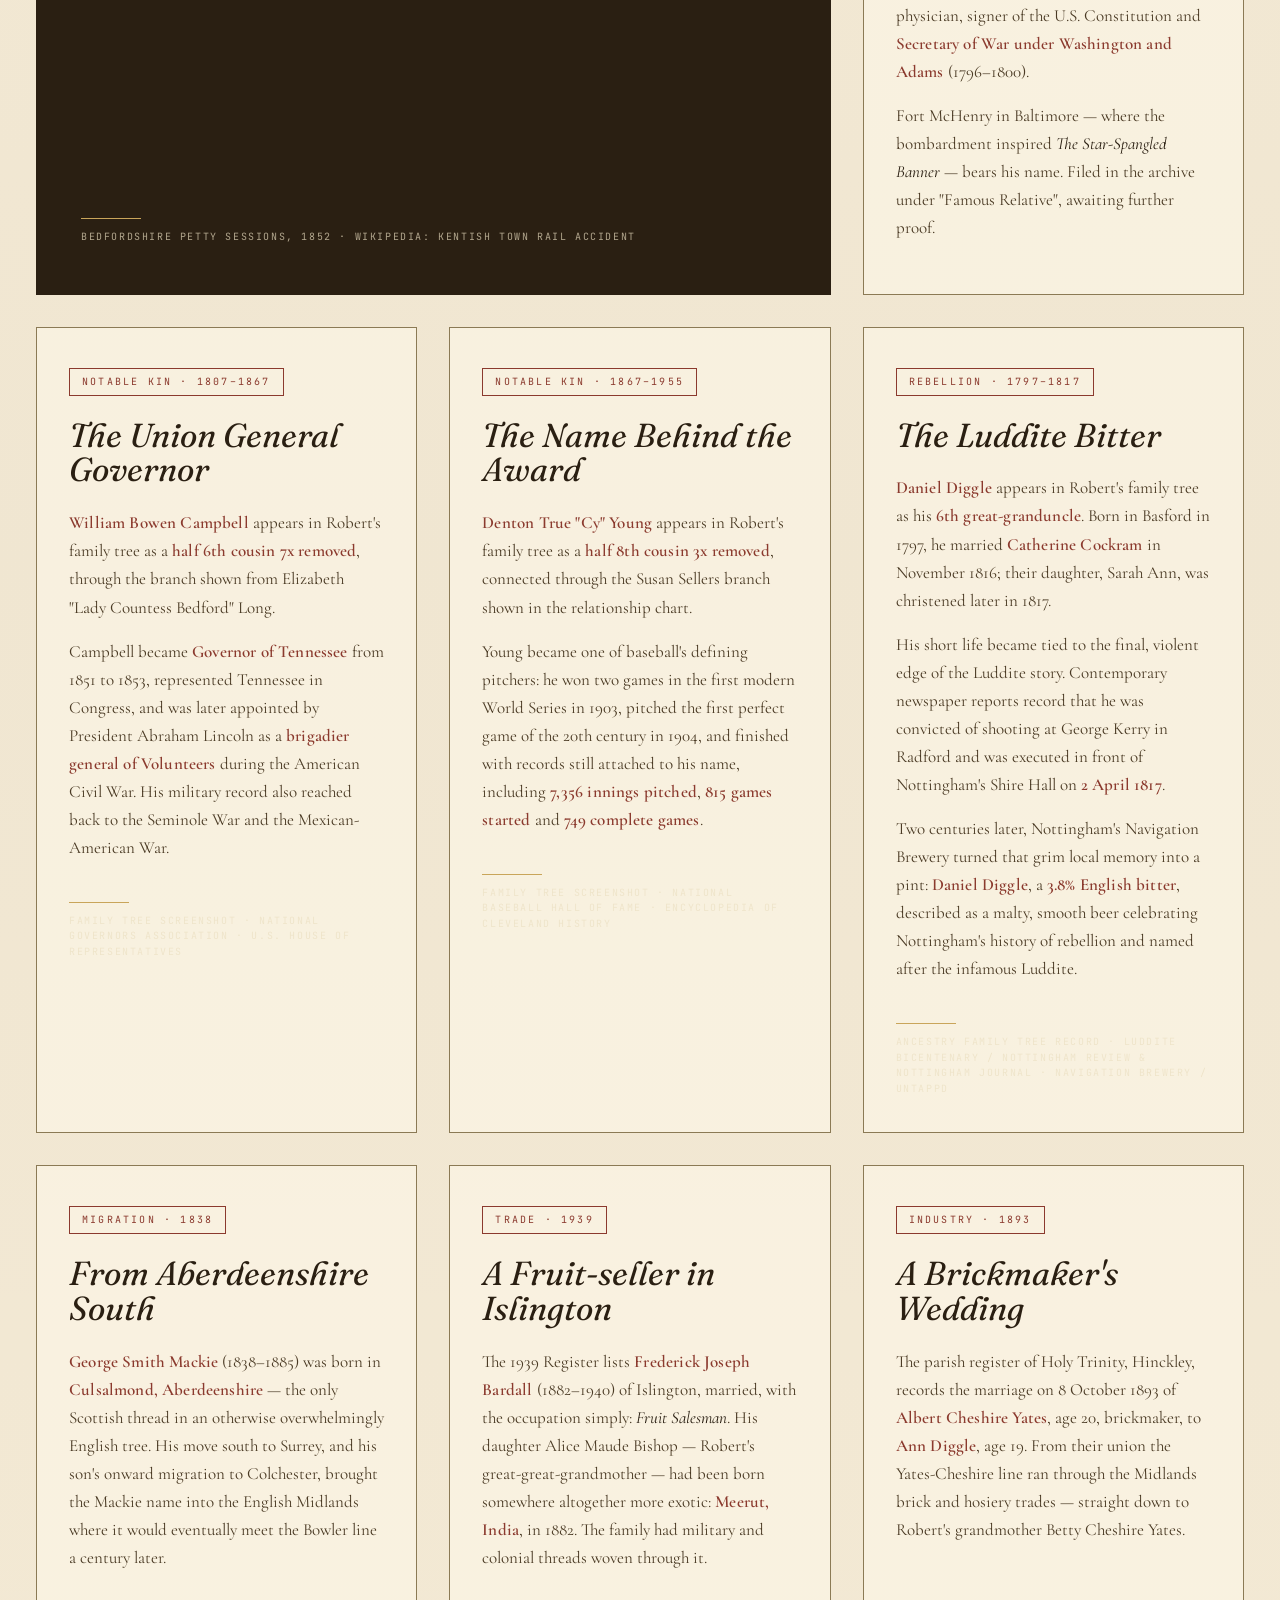
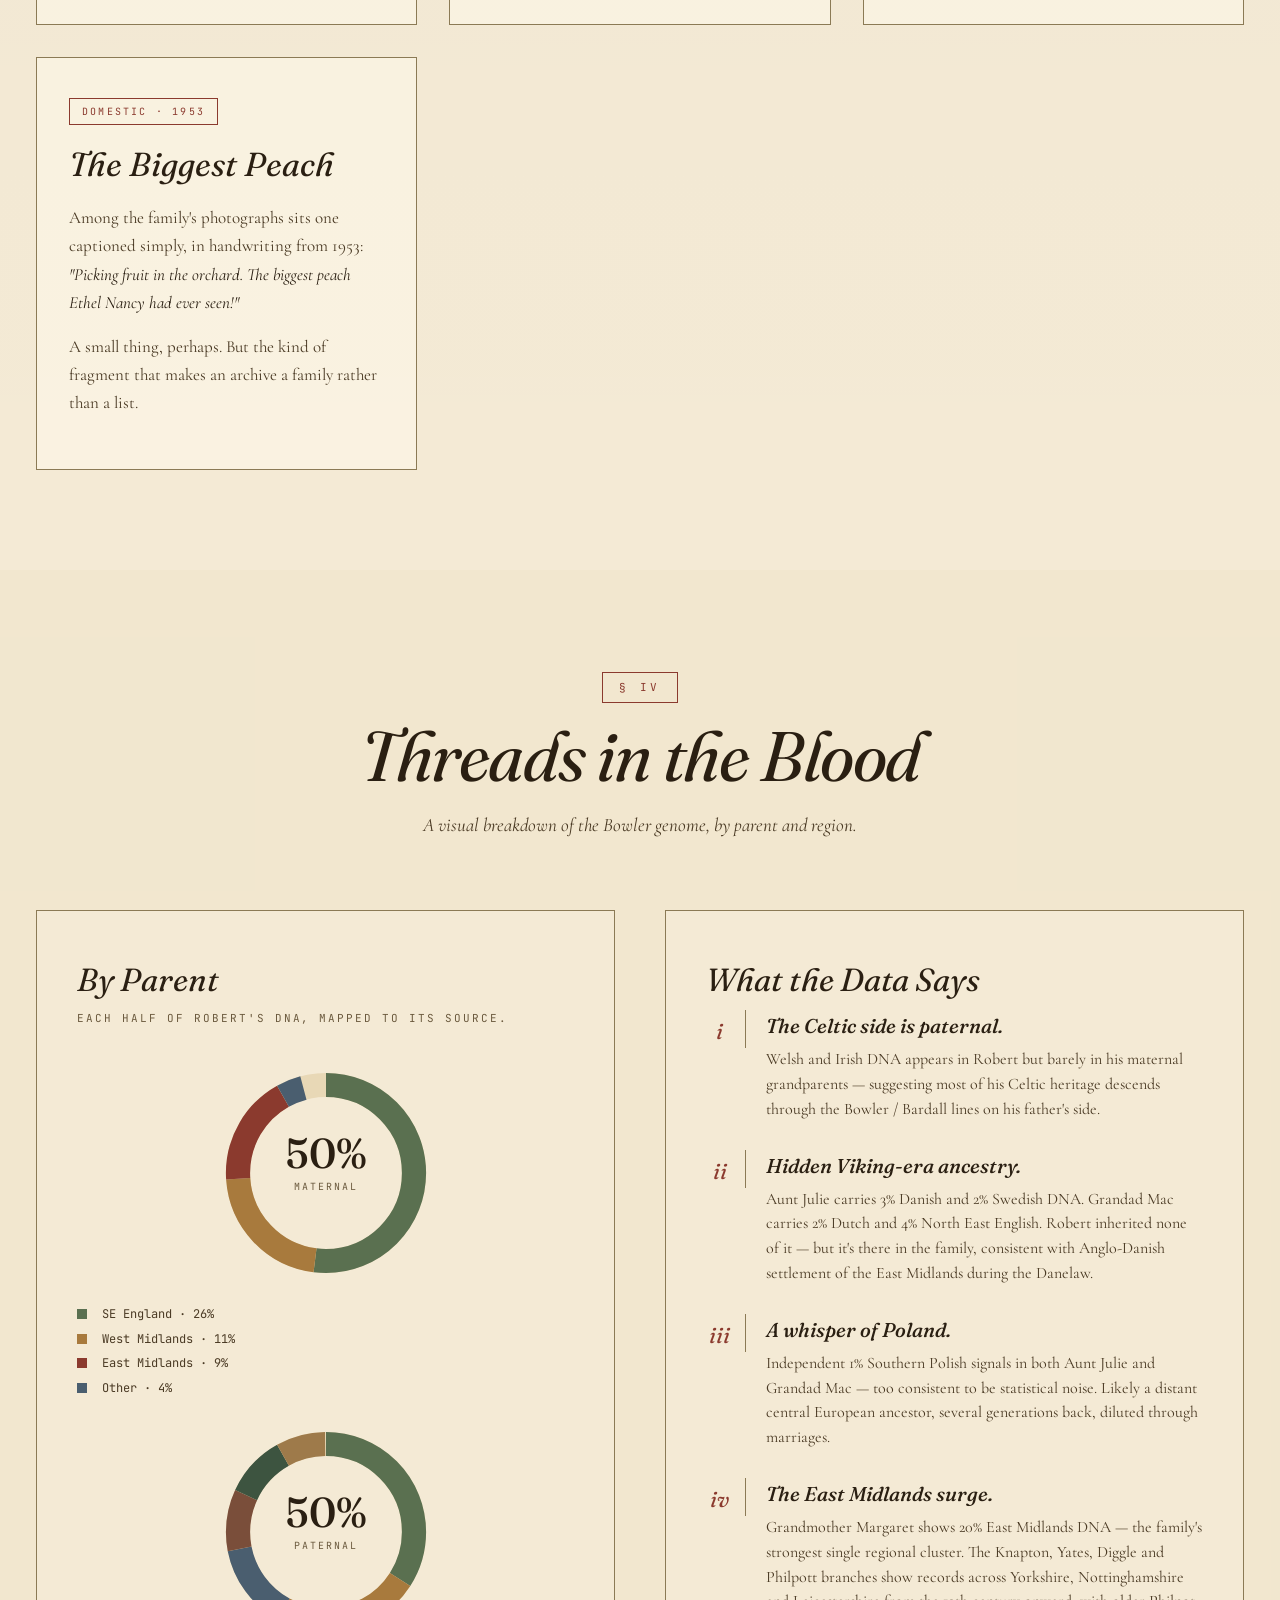
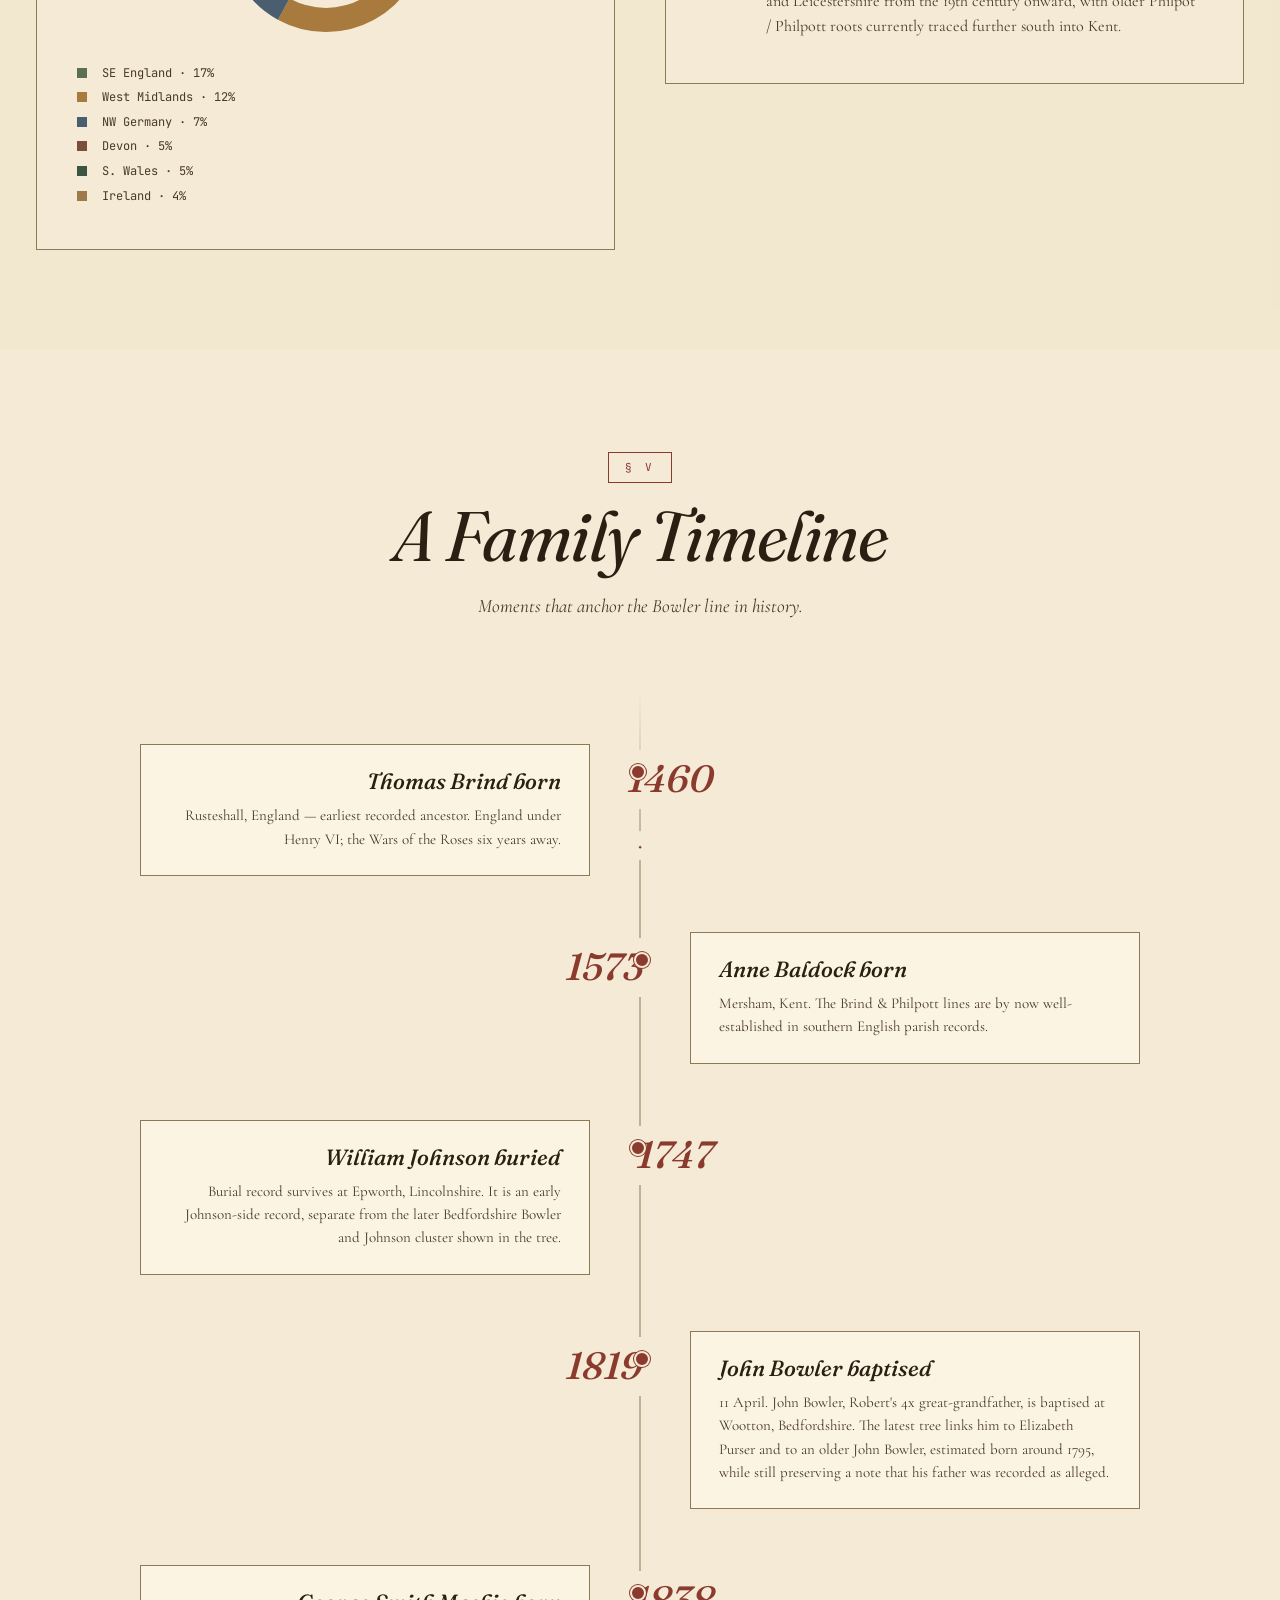
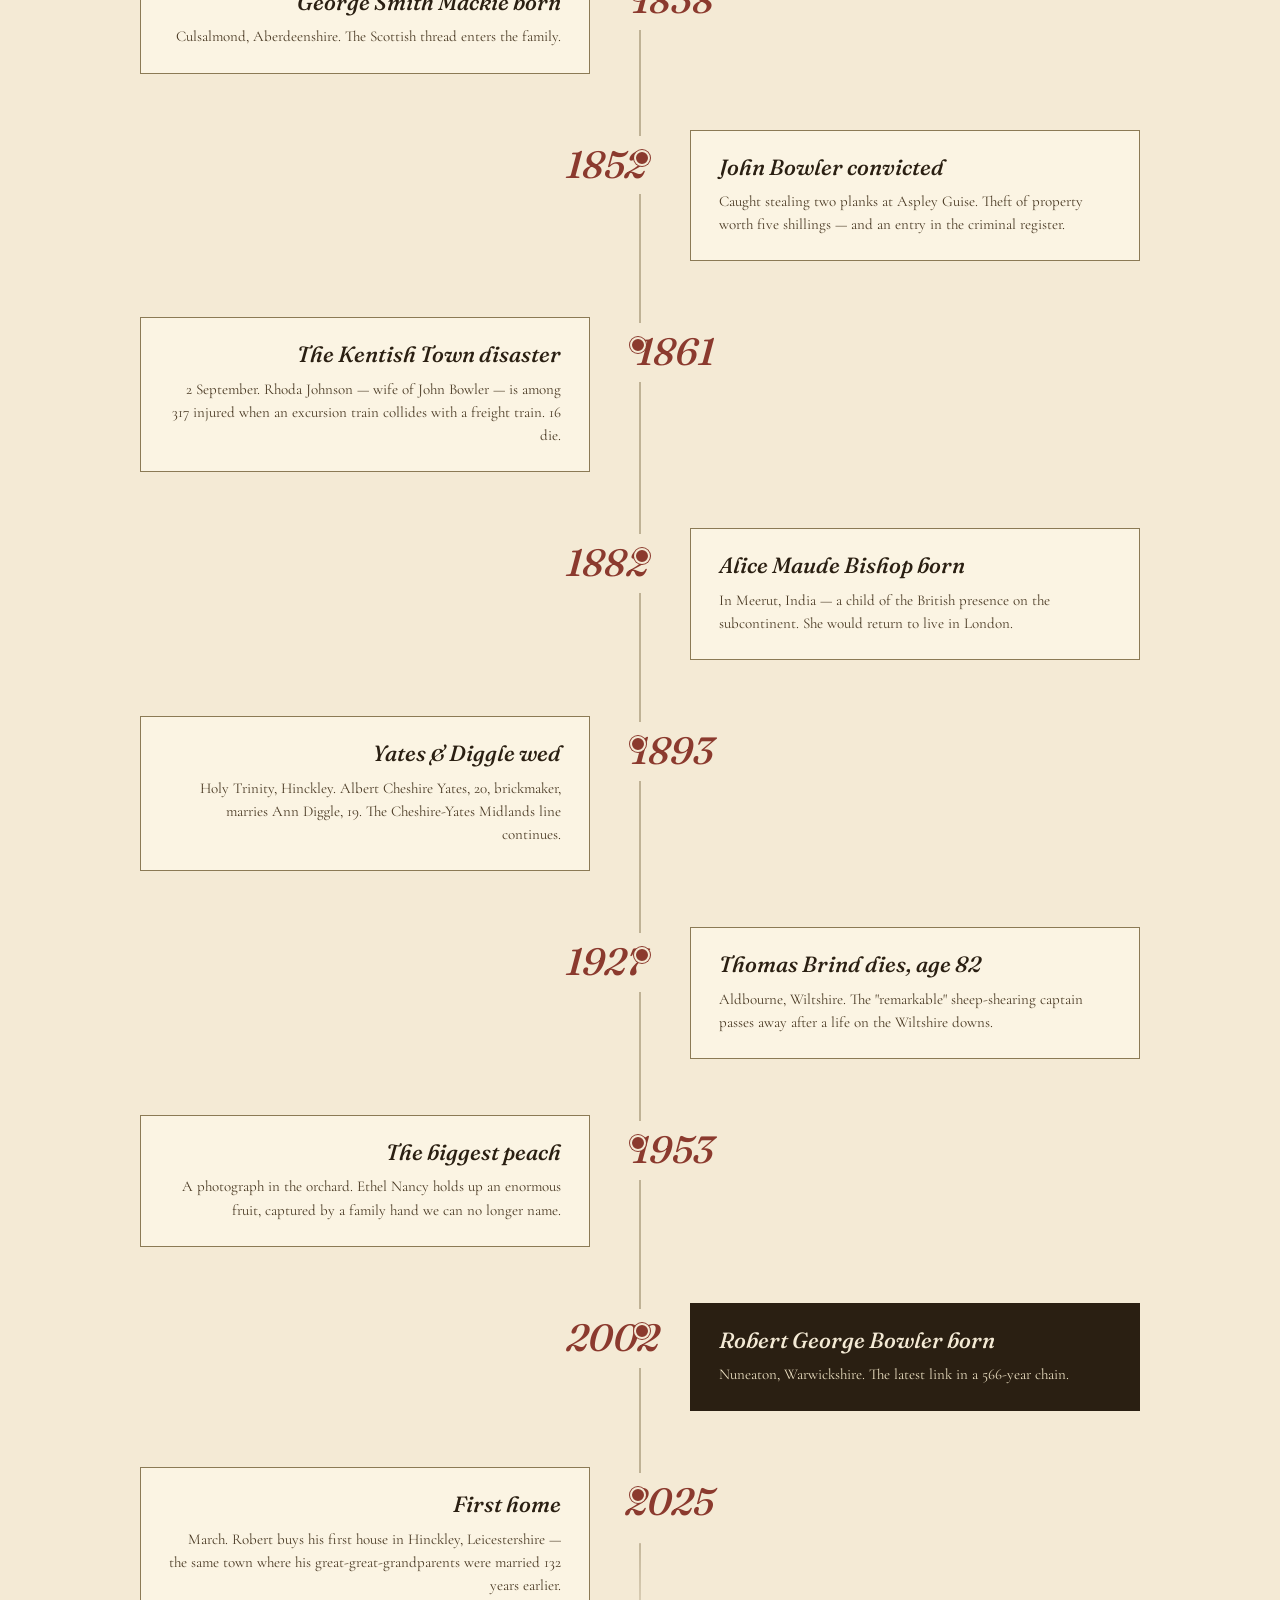
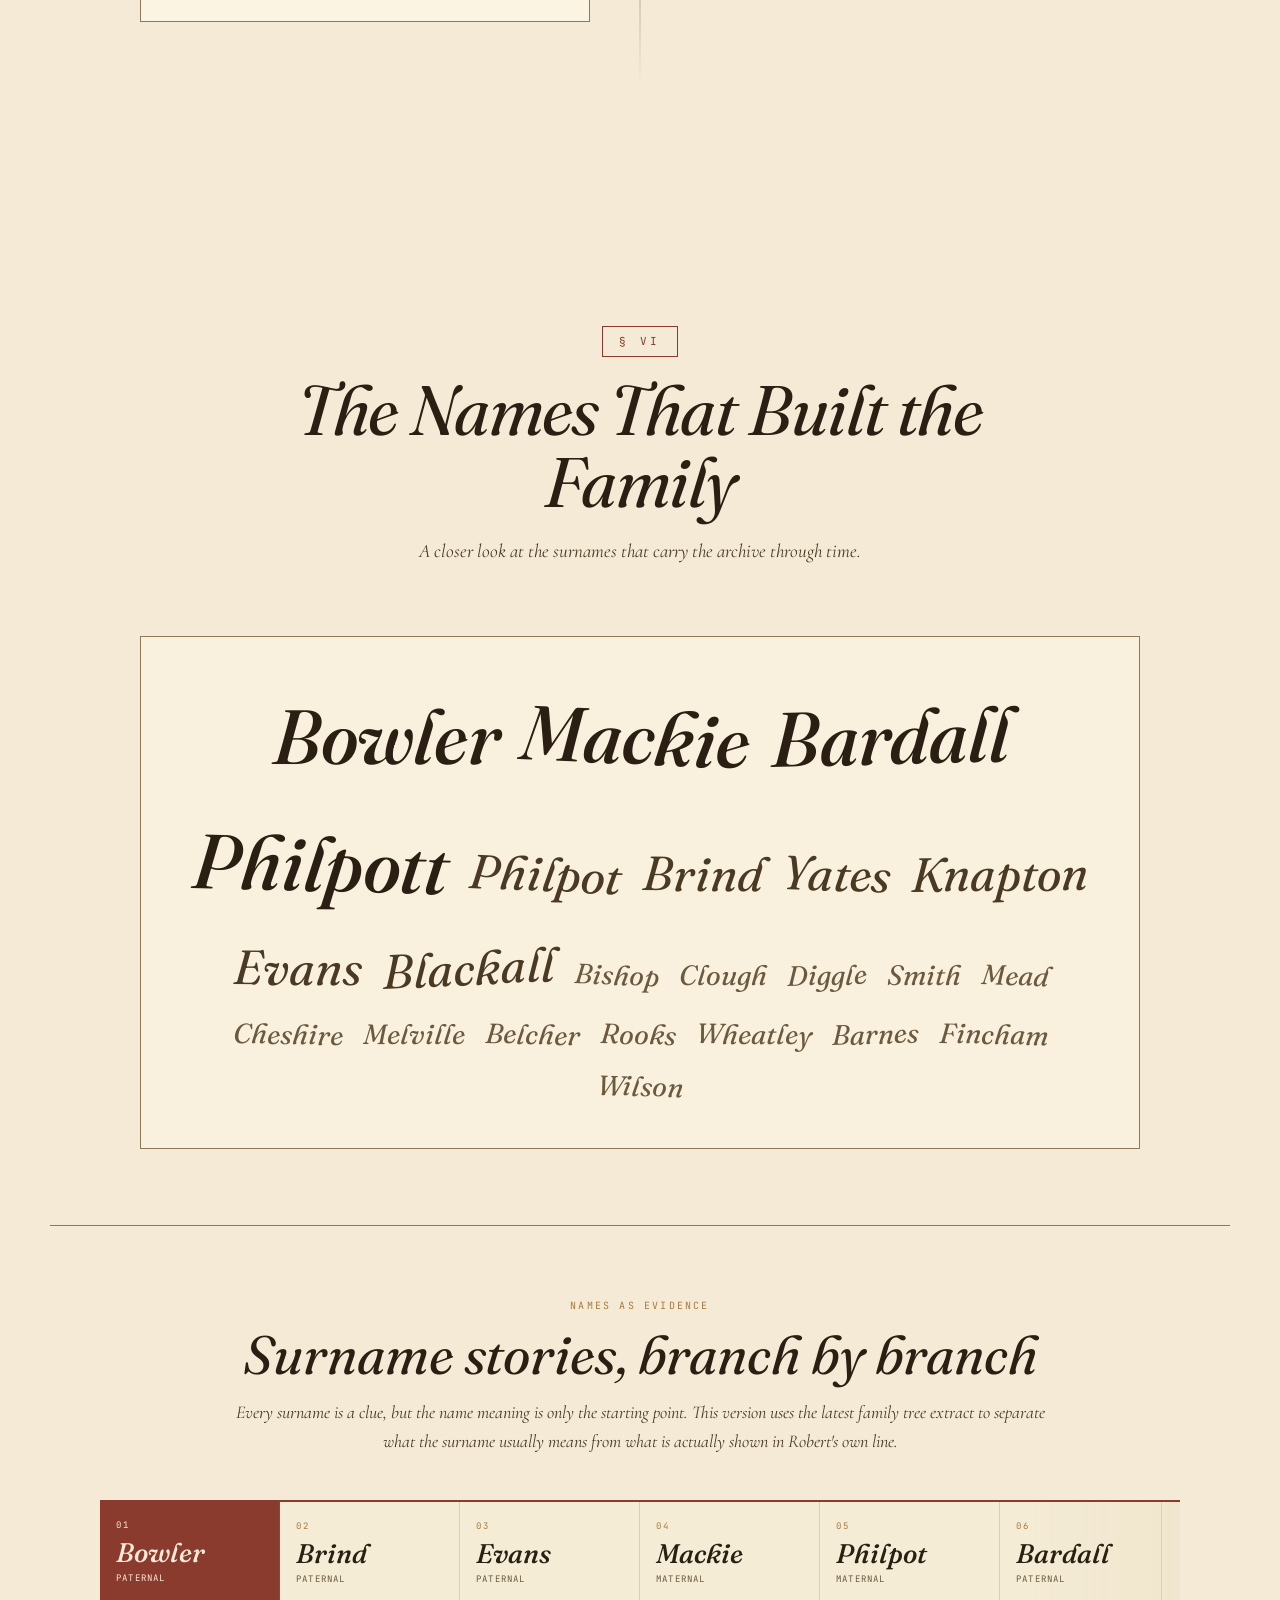
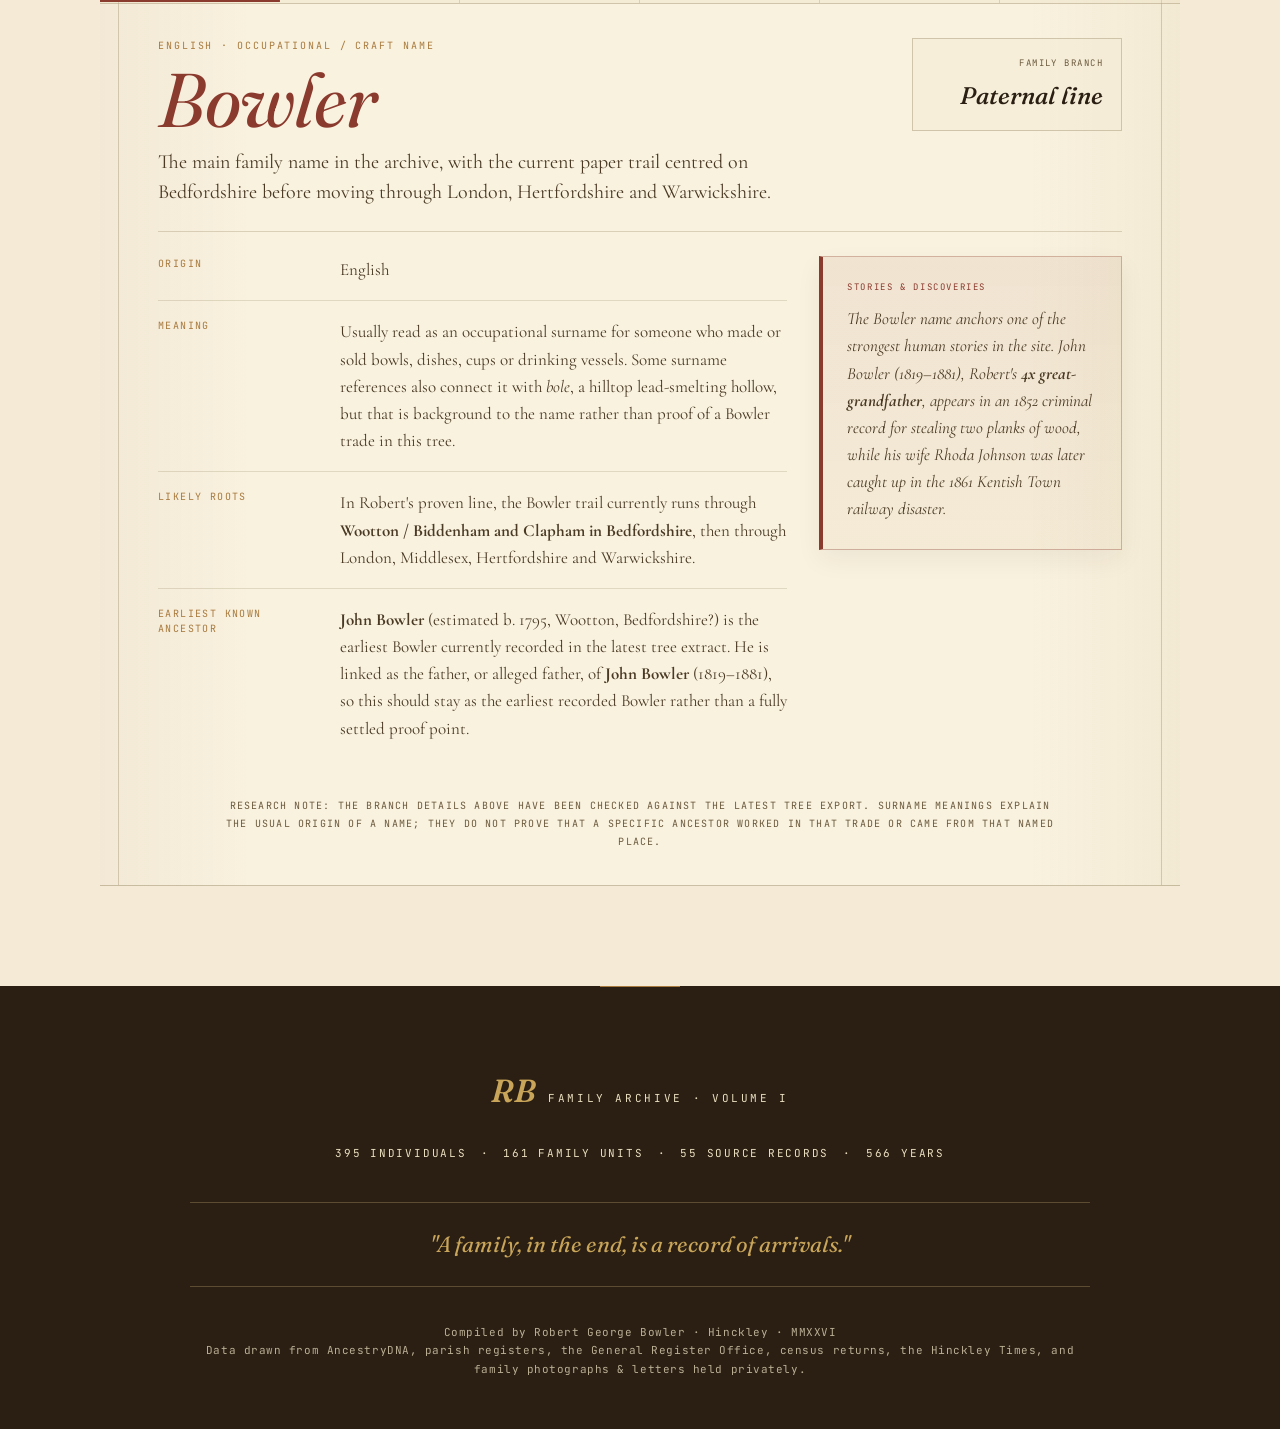
==== commit bca110eb: "Add files via upload Added more on family name history" ====
--- a/index.html
+++ b/index.html
@@ -8,10 +8,6 @@
 <link rel="preconnect" href="https://fonts.gstatic.com" crossorigin />
 <link href="https://fonts.googleapis.com/css2?family=Cormorant+Garamond:ital,wght@0,300;0,400;0,500;0,600;0,700;1,400;1,500&family=Fraunces:opsz,wght@9..144,300;9..144,400;9..144,500;9..144,600;9..144,700;9..144,900&family=JetBrains+Mono:wght@300;400;500&display=swap" rel="stylesheet" />
 <link rel="stylesheet" href="style.css" />
-<script>
-  window.va = window.va || function () { (window.vaq = window.vaq || []).push(arguments); };
-</script>
-<script defer src="/_vercel/insights/script.js"></script>
 </head>
 <body>
 
@@ -61,7 +57,7 @@
 
       <div class="hero-stats">
         <div class="stat">
-          <span class="stat-num">380</span>
+          <span class="stat-num">395</span>
           <span class="stat-lbl">Souls Recorded</span>
         </div>
         <div class="stat-sep"></div>
@@ -71,7 +67,7 @@
         </div>
         <div class="stat-sep"></div>
         <div class="stat">
-          <span class="stat-num">150</span>
+          <span class="stat-num">161</span>
           <span class="stat-lbl">Family Lines</span>
         </div>
         <div class="stat-sep"></div>
@@ -397,7 +393,7 @@
   <div class="section-head">
     <span class="section-num">§ II</span>
     <h2 class="section-title">The Direct Line</h2>
-    <p class="section-sub">Robert's ancestral path, six generations back. Click any name to expand.</p>
+    <p class="section-sub">Robert's ancestral path, from close family back to the oldest recorded line. Click any name to expand.</p>
   </div>
 
   <div class="tree-wrapper">
@@ -484,7 +480,7 @@
         </div>
         <div class="gg-card paternal">
           <span class="branch-tag">Bardall line</span>
-          <h4>Ronald Henry Bardall</h4>
+          <h4>Ronald Henry Robert Bardall</h4>
           <p class="gg-life">1910 — 1980</p>
           <p class="gg-place">Islington, London</p>
         </div>
@@ -528,7 +524,7 @@
         <h3 class="deepest-name">Thomas Brind</h3>
         <p class="deepest-year">b. 1460</p>
         <p class="deepest-place">Rusteshall, England</p>
-        <p class="deepest-note">Through twenty generations, the Brind line stretches from medieval England — born in the reign of Edward IV, six years before the start of the Wars of the Roses — down to Robert today. The family appears in Wiltshire parish records continuously from the 1500s onward.</p>
+        <p class="deepest-note">Across eighteen generations back from Robert, the Brind line stretches into medieval England — born in the reign of Edward IV, six years before the start of the Wars of the Roses. The family appears in Wiltshire records from the 15th century onward.</p>
         <div class="deepest-trail">
           <span>1460</span><span class="trail-dot"></span>
           <span>1551</span><span class="trail-dot"></span>
@@ -557,7 +553,7 @@
       <div class="story-tag">Scandal · 1852</div>
       <h3 class="story-title">The Convict &amp; the Train</h3>
       <div class="story-body">
-        <p><strong>John Bowler</strong> (1819–1881) was Robert's 5x great-grandfather — and a man with secrets. He was baptised on 11 September 1819 as the illegitimate son of Elizabeth Purser, named after the alleged father, <em>a Wootton shoemaker</em> whose surname he took.</p>
+        <p><strong>John Bowler</strong> (1819–1881) was Robert's 4x great-grandfather. The latest tree extract also links him to an older <strong>John Bowler</strong>, estimated born around 1795 in the Wootton area of Bedfordshire, while the baptism note still treats his father as alleged. The archive now keeps that uncertainty visible rather than flattening it into a single simple answer.</p>
         <p>On 13 October 1852, at Aspley Guise, John was caught stealing two planks of wood — the property of one William Handscomb — worth just five shillings. The official record describes him: <em>"Height: 5 ft 5 inches; Hair: Black; Eyes: Grey; Visage: Round; Complexion: Fresh."</em></p>
         <p>But the family tragedy belongs to his wife <strong>Rhoda Johnson</strong>, whom he had married at St James' Church, Biddenham, on 12 October 1843. Rhoda was a victim of the <strong>Kentish Town railway disaster</strong> of 2 September 1861, when an excursion train collided with a freight train near Kentish Town station in London. Sixteen people were killed and 317 injured.</p>
       </div>
@@ -750,7 +746,7 @@
           <span class="ins-marker">iv</span>
           <div>
             <h4>The East Midlands surge.</h4>
-            <p>Grandmother Margaret shows 20% East Midlands DNA — the family's strongest single regional cluster. The Knapton / Yates / Philpott lines have been in Leicestershire, Nottinghamshire and Yorkshire continuously for at least 200 years.</p>
+            <p>Grandmother Margaret shows 20% East Midlands DNA — the family's strongest single regional cluster. The Knapton, Yates, Diggle and Philpott branches show records across Yorkshire, Nottinghamshire and Leicestershire from the 19th century onward, with older Philpot / Philpott roots currently traced further south into Kent.</p>
           </div>
         </li>
       </ul>
@@ -789,7 +785,7 @@
       <div class="t-year">1747</div>
       <div class="t-card">
         <h4>William Johnson buried</h4>
-        <p>Burial record survives. The family has been in Bedfordshire since at least the mid-1700s.</p>
+        <p>Burial record survives at Epworth, Lincolnshire. It is an early Johnson-side record, separate from the later Bedfordshire Bowler and Johnson cluster shown in the tree.</p>
       </div>
     </div>
 
@@ -797,7 +793,7 @@
       <div class="t-year">1819</div>
       <div class="t-card">
         <h4>John Bowler baptised</h4>
-        <p>Illegitimate son of Elizabeth Purser, Wootton, Bedfordshire. Takes his surname from his alleged father, a local shoemaker.</p>
+        <p>11 April. John Bowler, Robert's 4x great-grandfather, is baptised at Wootton, Bedfordshire. The latest tree links him to Elizabeth Purser and to an older John Bowler, estimated born around 1795, while still preserving a note that his father was recorded as alleged.</p>
       </div>
     </div>
 
@@ -879,14 +875,15 @@
 <section class="surnames">
   <div class="section-head">
     <span class="section-num">§ VI</span>
-    <h2 class="section-title">The Surnames</h2>
-    <p class="section-sub">Eighteen family names, woven through six centuries.</p>
+    <h2 class="section-title">The Names That Built the Family</h2>
+    <p class="section-sub">A closer look at the surnames that carry the archive through time.</p>
   </div>
   <div class="surname-cloud">
     <span class="sn sn-1">Bowler</span>
     <span class="sn sn-1">Mackie</span>
     <span class="sn sn-1">Bardall</span>
     <span class="sn sn-1">Philpott</span>
+    <span class="sn sn-2">Philpot</span>
     <span class="sn sn-2">Brind</span>
     <span class="sn sn-2">Yates</span>
     <span class="sn sn-2">Knapton</span>
@@ -907,63 +904,190 @@
     <span class="sn sn-3">Wilson</span>
   </div>
 
-  <!-- Surname origins and meanings -->
-  <div class="surname-meanings" id="surname-meanings">
+  <!-- Expanded surname feature -->
+  <div class="surname-meanings surname-feature" id="surname-meanings">
     <div class="surname-meanings-head">
       <span class="mini-kicker">Names as Evidence</span>
-      <h3>History &amp; Meaning of Key Family Surnames</h3>
-      <p>These names act like small historical clues: some point to work, some to places, and some to older personal names carried forward through the family line.</p>
-    </div>
-
-    <div class="surname-origin-grid">
-      <article class="surname-origin-card featured">
-        <div class="surname-origin-top">
-          <span class="surname-origin-name">Bowler</span>
-          <span class="surname-origin-type">English · Occupational</span>
-        </div>
-        <p class="surname-origin-meaning">Most commonly understood as a maker or seller of bowls, dishes or drinking vessels. Some East Midlands readings also connect the name with lead-smelting sites known as <em>boles</em>.</p>
-        <p class="surname-origin-note">In this archive it carries the strongest direct identity: practical, English, and rooted in working craft.</p>
-      </article>
-
-      <article class="surname-origin-card">
-        <div class="surname-origin-top">
-          <span class="surname-origin-name">Brind</span>
-          <span class="surname-origin-type">English · Locational / Nickname</span>
-        </div>
-        <p class="surname-origin-meaning">A less common English surname with more than one possible origin. It may refer to a place-name tradition, such as Brind in Yorkshire, or derive from Middle English forms meaning burnt or branded.</p>
-        <p class="surname-origin-note">A rarer name in the family record, giving it a distinctive archival weight.</p>
-      </article>
-
-      <article class="surname-origin-card">
-        <div class="surname-origin-top">
-          <span class="surname-origin-name">Evans</span>
-          <span class="surname-origin-type">Welsh · Patronymic</span>
-        </div>
-        <p class="surname-origin-meaning">Meaning “son of Evan”. Evan is a Welsh form connected to Ifan / Ieuan, ultimately related to John, so the surname carries a classic Welsh patronymic pattern.</p>
-        <p class="surname-origin-note">This name adds a clear Welsh thread to the wider family map.</p>
-      </article>
-
-      <article class="surname-origin-card">
-        <div class="surname-origin-top">
-          <span class="surname-origin-name">Mackie</span>
-          <span class="surname-origin-type">Scottish Gaelic · Patronymic</span>
-        </div>
-        <p class="surname-origin-meaning">An Anglicised form of Gaelic <em>Mac Aoidh</em> or <em>Mac Aodha</em>, meaning “son of Aodh”. The personal name Aodh is often interpreted as “fire”.</p>
-        <p class="surname-origin-note">This sits naturally alongside the Scottish and North Irish trace signals in the DNA story.</p>
-      </article>
-
-      <article class="surname-origin-card">
-        <div class="surname-origin-top">
-          <span class="surname-origin-name">Philpot</span>
-          <span class="surname-origin-type">English · Personal-name Diminutive</span>
-        </div>
-        <p class="surname-origin-meaning">From Middle English <em>Phil(i)pot</em>, a pet form of Philip. Philip comes from Greek roots meaning “lover of horses”.</p>
-        <p class="surname-origin-note">A softer medieval name-form, preserved as a surname across English family records.</p>
-      </article>
-    </div>
-
-    <p class="surname-source-note">Surname meanings are best read as inherited traditions rather than proof of a single ancestor’s life. They show what the names usually meant when they became fixed family surnames.</p>
-  </div>
+      <h3>Surname stories, branch by branch</h3>
+      <p>Every surname is a clue, but the name meaning is only the starting point. This version uses the latest family tree extract to separate what the surname usually means from what is actually shown in Robert's own line.</p>
+    </div>
+    <div class="surname-ledger" id="surname-ledger">
+      <input class="surname-radio" type="radio" name="surname-ledger" id="surname-bowler" checked>
+      <input class="surname-radio" type="radio" name="surname-ledger" id="surname-brind">
+      <input class="surname-radio" type="radio" name="surname-ledger" id="surname-evans">
+      <input class="surname-radio" type="radio" name="surname-ledger" id="surname-mackie">
+      <input class="surname-radio" type="radio" name="surname-ledger" id="surname-philpot">
+      <input class="surname-radio" type="radio" name="surname-ledger" id="surname-bardall">
+
+      <div class="surname-ledger-tabs" aria-label="Select a family surname">
+        <label for="surname-bowler"><span>01</span><strong>Bowler</strong><em>Paternal</em></label>
+        <label for="surname-brind"><span>02</span><strong>Brind</strong><em>Paternal</em></label>
+        <label for="surname-evans"><span>03</span><strong>Evans</strong><em>Paternal</em></label>
+        <label for="surname-mackie"><span>04</span><strong>Mackie</strong><em>Maternal</em></label>
+        <label for="surname-philpot"><span>05</span><strong>Philpot</strong><em>Maternal</em></label>
+        <label for="surname-bardall"><span>06</span><strong>Bardall</strong><em>Paternal</em></label>
+      </div>
+
+      <div class="surname-ledger-panels">
+        <article class="surname-ledger-panel panel-bowler">
+          <div class="surname-panel-heading">
+            <div>
+              <span class="ledger-kicker">English · Occupational / craft name</span>
+              <h4>Bowler</h4>
+              <p>The main family name in the archive, with the current paper trail centred on Bedfordshire before moving through London, Hertfordshire and Warwickshire.</p>
+            </div>
+            <aside class="ledger-branch-card">
+              <span>Family branch</span>
+              <strong>Paternal line</strong>
+            </aside>
+          </div>
+          <div class="surname-panel-body">
+            <dl class="surname-facts">
+              <div><dt>Origin</dt><dd>English</dd></div>
+              <div><dt>Meaning</dt><dd>Usually read as an occupational surname for someone who made or sold bowls, dishes, cups or drinking vessels. Some surname references also connect it with <em>bole</em>, a hilltop lead-smelting hollow, but that is background to the name rather than proof of a Bowler trade in this tree.</dd></div>
+              <div><dt>Likely roots</dt><dd>In Robert's proven line, the Bowler trail currently runs through <strong>Wootton / Biddenham and Clapham in Bedfordshire</strong>, then through London, Middlesex, Hertfordshire and Warwickshire.</dd></div>
+              <div><dt>Earliest known ancestor</dt><dd><strong>John Bowler</strong> (estimated b. 1795, Wootton, Bedfordshire?) is the earliest Bowler currently recorded in the latest tree extract. He is linked as the father, or alleged father, of <strong>John Bowler</strong> (1819–1881), so this should stay as the earliest recorded Bowler rather than a fully settled proof point.</dd></div>
+            </dl>
+            <div class="surname-story-box">
+              <span class="story-label">Stories & discoveries</span>
+              <p>The Bowler name anchors one of the strongest human stories in the site. John Bowler (1819–1881), Robert's <strong>4x great-grandfather</strong>, appears in an 1852 criminal record for stealing two planks of wood, while his wife Rhoda Johnson was later caught up in the 1861 Kentish Town railway disaster.</p>
+            </div>
+          </div>
+        </article>
+
+        <article class="surname-ledger-panel panel-brind">
+          <div class="surname-panel-heading">
+            <div>
+              <span class="ledger-kicker">English · Locational / descriptive</span>
+              <h4>Brind</h4>
+              <p>A deep Wiltshire branch and one of the oldest named lines currently visible in the tree.</p>
+            </div>
+            <aside class="ledger-branch-card">
+              <span>Family branch</span>
+              <strong>Paternal line</strong>
+            </aside>
+          </div>
+          <div class="surname-panel-body">
+            <dl class="surname-facts">
+              <div><dt>Origin</dt><dd>English</dd></div>
+              <div><dt>Meaning</dt><dd>A rarer English surname with uncertain roots. It is often treated alongside forms such as Brend or Brent, linked to Middle English words meaning “burnt”, possibly describing burnt land, a branded person, or a locational origin. It is best read as surname background rather than a fixed family fact.</dd></div>
+              <div><dt>Likely roots</dt><dd>The latest tree extract places the early Brind line strongly in <strong>Wiltshire</strong>, especially around Rusteshall, Wanborough, Highworth and Aldbourne.</dd></div>
+              <div><dt>Earliest known ancestor</dt><dd><strong>Thomas Brind</strong> (b. 1460, Rusteshall) is currently the oldest recorded named ancestor in the tree, sitting around eighteen generations back from Robert.</dd></div>
+            </dl>
+            <div class="surname-story-box">
+              <span class="story-label">Stories & discoveries</span>
+              <p>The Brind surname carries both the deepest line and one of the best occupational stories: Thomas Brind of Aldbourne (1845–1927), remembered in a surviving article as a “remarkable man” and a captain of sheep shearers on the Wiltshire downs.</p>
+            </div>
+          </div>
+        </article>
+
+        <article class="surname-ledger-panel panel-evans">
+          <div class="surname-panel-heading">
+            <div>
+              <span class="ledger-kicker">Welsh · Patronymic</span>
+              <h4>Evans</h4>
+              <p>A Welsh-origin name whose known records in this tree are currently London-based before joining the Bowler line.</p>
+            </div>
+            <aside class="ledger-branch-card">
+              <span>Family branch</span>
+              <strong>Paternal line</strong>
+            </aside>
+          </div>
+          <div class="surname-panel-body">
+            <dl class="surname-facts">
+              <div><dt>Origin</dt><dd>Welsh</dd></div>
+              <div><dt>Meaning</dt><dd>Evans means “son of Evan”. Evan comes through Welsh forms such as Ifan and Ieuan, connected to the name John.</dd></div>
+              <div><dt>Likely roots</dt><dd>Welsh by surname origin, but Robert's recorded Evans line is currently centred in <strong>London and Middlesex</strong>, including Stepney, Bethnal Green, Cripplegate and Clerkenwell, before joining the later Bowler line.</dd></div>
+              <div><dt>Earliest known ancestor</dt><dd><strong>William Evans</strong> (b. 1600, St Dunstan, Stepney, London) is the earliest Evans currently shown in the latest tree extract.</dd></div>
+            </dl>
+            <div class="surname-story-box">
+              <span class="story-label">Stories & discoveries</span>
+              <p>The Evans name gives the paternal side a Welsh-origin surname, even though the known paper trail is London-based. It runs down through Edward Harry Evans and Margaret Evans before joining the Bowler surname line.</p>
+            </div>
+          </div>
+        </article>
+
+        <article class="surname-ledger-panel panel-mackie">
+          <div class="surname-panel-heading">
+            <div>
+              <span class="ledger-kicker">Scottish Gaelic · Patronymic</span>
+              <h4>Mackie</h4>
+              <p>The clearest Scottish surname in the website, moving from Aberdeenshire into England and towards Grandad Mac's branch.</p>
+            </div>
+            <aside class="ledger-branch-card">
+              <span>Family branch</span>
+              <strong>Maternal line</strong>
+            </aside>
+          </div>
+          <div class="surname-panel-body">
+            <dl class="surname-facts">
+              <div><dt>Origin</dt><dd>Scottish</dd></div>
+              <div><dt>Meaning</dt><dd>An Anglicised form of Gaelic <em>Mac Aoidh</em> or <em>Mac Aodha</em>, meaning “son of Aodh”. Aodh is usually interpreted as an old personal name meaning “fire”.</dd></div>
+              <div><dt>Likely roots</dt><dd>The latest tree extract points the Mackie trail into <strong>Aberdeenshire</strong>, including Forgue, Insch and Culsalmond, before later movement south to Surrey, Colchester and the Midlands.</dd></div>
+              <div><dt>Earliest known ancestor</dt><dd><strong>Alexander Mackie</strong> is the earliest named Mackie currently in the tree, although his dates and place are still to be confirmed. The earliest dated Mackie is <strong>William Mackie</strong> (b. c.1765, Forgue, Aberdeenshire).</dd></div>
+            </dl>
+            <div class="surname-story-box">
+              <span class="story-label">Stories & discoveries</span>
+              <p>George Smith Mackie (1838–1885), born in Culsalmond, carries the branch south into England, eventually leading to Grandad Mac and Robert's maternal side.</p>
+            </div>
+          </div>
+        </article>
+
+        <article class="surname-ledger-panel panel-philpot">
+          <div class="surname-panel-heading">
+            <div>
+              <span class="ledger-kicker">English · Personal-name surname</span>
+              <h4>Philpot / Philpott / Phillpot</h4>
+              <p>A Kent-rooted maternal surname with several spelling forms across the records.</p>
+            </div>
+            <aside class="ledger-branch-card">
+              <span>Family branch</span>
+              <strong>Maternal line</strong>
+            </aside>
+          </div>
+          <div class="surname-panel-body">
+            <dl class="surname-facts">
+              <div><dt>Origin</dt><dd>English</dd></div>
+              <div><dt>Meaning</dt><dd>From the Middle English personal name <em>Phil(i)pot</em>, a pet form of Philip. Philip ultimately comes from Greek roots often explained as “lover of horses”.</dd></div>
+              <div><dt>Likely roots</dt><dd>Robert's deeper recorded line is strongly tied to <strong>Kent</strong>, including Elmsted / Elmstead, Crundale, Cheriton, Bridge and Barham. The name later appears around Hinckley, Nuneaton and Burbage.</dd></div>
+              <div><dt>Earliest known ancestor</dt><dd><strong>Michael Philpott</strong> (b. about 1470, details still to be confirmed) is the earliest currently recorded form of the name. The latest extract also shows the spelling shifting between Philpot, Philpott and Phillpot across the line.</dd></div>
+            </dl>
+            <div class="surname-story-box">
+              <span class="story-label">Stories & discoveries</span>
+              <p>The Philpot / Philpott branch is older and more southern than the earlier website wording suggested. It reaches back into Kent before later Midlands records through Charles Philpot, Arthur John Phillpot, Charles Alfred Philpott and Margaret L Philpott.</p>
+            </div>
+          </div>
+        </article>
+
+        <article class="surname-ledger-panel panel-bardall">
+          <div class="surname-panel-heading">
+            <div>
+              <span class="ledger-kicker">English · Habitational</span>
+              <h4>Bardall</h4>
+              <p>A rare paternal surname in the tree, with known records around Hertfordshire, London, Middlesex and Islington.</p>
+            </div>
+            <aside class="ledger-branch-card">
+              <span>Family branch</span>
+              <strong>Paternal line</strong>
+            </aside>
+          </div>
+          <div class="surname-panel-body">
+            <dl class="surname-facts">
+              <div><dt>Origin</dt><dd>English</dd></div>
+              <div><dt>Meaning</dt><dd>A rare English surname. Some surname references connect Bardall / Beardall with a habitational origin from Beardhough in New Mills, Derbyshire. Because the spelling is unusual, that should stay as background context rather than a proven origin for Robert's exact branch.</dd></div>
+              <div><dt>Likely roots</dt><dd>The latest tree extract places Robert's known Bardall branch in <strong>Hertfordshire, Hertford, London, Middlesex and Islington</strong>.</dd></div>
+              <div><dt>Earliest known ancestor</dt><dd><strong>William James Bardall</strong> (b. about 1800, Hertfordshire) is the earliest dated Bardall currently shown in the tree. An undated William James Bardall entry also appears and should be resolved before pushing the line further back.</dd></div>
+            </dl>
+            <div class="surname-story-box">
+              <span class="story-label">Stories & discoveries</span>
+              <p>The Bardall branch links to one of the more unusual discoveries in the archive: Frederick Joseph Bardall appears in the 1939 Register as a fruit salesman in Islington, while the same family branch carries military and colonial echoes through Alice Maude Bishop's birth in Meerut, India.</p>
+            </div>
+          </div>
+        </article>
+      </div>
+
+      <p class="surname-source-note">Research note: the branch details above have been checked against the latest tree export. Surname meanings explain the usual origin of a name; they do not prove that a specific ancestor worked in that trade or came from that named place.</p>
+    </div>
 </section>
 
 <!-- FOOTER -->
@@ -974,11 +1098,11 @@
       <span class="fm-text">Family Archive · Volume I</span>
     </div>
     <div class="footer-stats">
-      <span>380 individuals</span>
+      <span>395 individuals</span>
       <span>·</span>
-      <span>150 family units</span>
+      <span>161 family units</span>
       <span>·</span>
-      <span>56 source documents</span>
+      <span>55 source records</span>
       <span>·</span>
       <span>566 years</span>
     </div>
--- a/style.css
+++ b/style.css
@@ -689,7 +689,7 @@
 }
 
 
-/* Surname meanings inside Origins */
+/* Expanded surname feature */
 .surname-meanings {
   max-width: 1180px;
   margin: 76px auto 0;
@@ -697,7 +697,7 @@
   border-top: 1px solid var(--rule);
 }
 .surname-meanings-head {
-  max-width: 760px;
+  max-width: 820px;
   margin: 0 auto 44px;
   text-align: center;
 }
@@ -725,77 +725,245 @@
   color: var(--ink-soft);
   font-style: italic;
 }
-.surname-origin-grid {
+.surname-ledger {
+  max-width: 1080px;
+  margin: 0 auto;
+  border-top: 2px solid var(--oxblood);
+  border-bottom: 1px solid rgba(139, 122, 85, 0.42);
+  background:
+    linear-gradient(90deg, rgba(139, 58, 46, 0.055), transparent 14%, transparent 86%, rgba(168, 122, 61, 0.07)),
+    rgba(255, 250, 235, 0.44);
+  position: relative;
+}
+.surname-ledger::before,
+.surname-ledger::after {
+  content: '';
+  position: absolute;
+  top: 0;
+  bottom: 0;
+  width: 1px;
+  background: rgba(139, 122, 85, 0.32);
+}
+.surname-ledger::before { left: 18px; }
+.surname-ledger::after { right: 18px; }
+.surname-radio {
+  position: absolute;
+  opacity: 0;
+  pointer-events: none;
+}
+.surname-ledger-tabs {
+  position: relative;
+  z-index: 1;
   display: grid;
   grid-template-columns: repeat(6, 1fr);
-  gap: 18px;
-}
-.surname-origin-card {
-  grid-column: span 3;
-  padding: 26px 28px 24px;
-  border: 1px solid var(--rule);
-  background: rgba(255, 250, 235, 0.46);
-  position: relative;
-  overflow: hidden;
-}
-.surname-origin-card::before {
-  content: '';
-  position: absolute;
-  inset: 8px;
-  border: 1px solid rgba(139, 122, 85, 0.22);
-  pointer-events: none;
-}
-.surname-origin-card.featured {
-  grid-column: 1 / -1;
-  background: linear-gradient(135deg, rgba(139, 58, 46, 0.08), rgba(168, 122, 61, 0.08));
-  border-top: 3px solid var(--oxblood);
-}
-.surname-origin-top {
-  display: flex;
+  border-bottom: 1px solid rgba(139, 122, 85, 0.34);
+  background: rgba(235, 223, 193, 0.34);
+}
+.surname-ledger-tabs label {
+  min-height: 92px;
+  padding: 18px 16px 16px;
+  cursor: pointer;
+  border-right: 1px solid rgba(139, 122, 85, 0.24);
+  display: flex;
+  flex-direction: column;
   justify-content: space-between;
-  gap: 16px;
-  align-items: baseline;
-  margin-bottom: 16px;
+  gap: 7px;
+  transition: background 0.2s ease, color 0.2s ease, transform 0.2s ease;
+}
+.surname-ledger-tabs label:last-child { border-right: 0; }
+.surname-ledger-tabs label:hover {
+  background: rgba(139, 58, 46, 0.06);
+}
+.surname-ledger-tabs label span {
+  font-family: var(--mono);
+  font-size: 9px;
+  letter-spacing: 0.18em;
+  color: var(--gold);
+}
+.surname-ledger-tabs label strong {
+  display: block;
+  font-family: var(--serif-display);
+  font-size: clamp(22px, 2.1vw, 34px);
+  font-style: italic;
+  font-weight: 500;
+  line-height: 0.95;
+  color: var(--ink);
+}
+.surname-ledger-tabs label em {
+  font-family: var(--mono);
+  font-size: 9px;
+  font-style: normal;
+  text-transform: uppercase;
+  letter-spacing: 0.13em;
+  color: var(--ink-mute);
+}
+#surname-bowler:checked ~ .surname-ledger-tabs label[for="surname-bowler"],
+#surname-brind:checked ~ .surname-ledger-tabs label[for="surname-brind"],
+#surname-evans:checked ~ .surname-ledger-tabs label[for="surname-evans"],
+#surname-mackie:checked ~ .surname-ledger-tabs label[for="surname-mackie"],
+#surname-philpot:checked ~ .surname-ledger-tabs label[for="surname-philpot"],
+#surname-bardall:checked ~ .surname-ledger-tabs label[for="surname-bardall"] {
+  background: var(--oxblood);
+  color: var(--paper);
+  transform: translateY(-1px);
+}
+#surname-bowler:checked ~ .surname-ledger-tabs label[for="surname-bowler"] span,
+#surname-bowler:checked ~ .surname-ledger-tabs label[for="surname-bowler"] strong,
+#surname-bowler:checked ~ .surname-ledger-tabs label[for="surname-bowler"] em,
+#surname-brind:checked ~ .surname-ledger-tabs label[for="surname-brind"] span,
+#surname-brind:checked ~ .surname-ledger-tabs label[for="surname-brind"] strong,
+#surname-brind:checked ~ .surname-ledger-tabs label[for="surname-brind"] em,
+#surname-evans:checked ~ .surname-ledger-tabs label[for="surname-evans"] span,
+#surname-evans:checked ~ .surname-ledger-tabs label[for="surname-evans"] strong,
+#surname-evans:checked ~ .surname-ledger-tabs label[for="surname-evans"] em,
+#surname-mackie:checked ~ .surname-ledger-tabs label[for="surname-mackie"] span,
+#surname-mackie:checked ~ .surname-ledger-tabs label[for="surname-mackie"] strong,
+#surname-mackie:checked ~ .surname-ledger-tabs label[for="surname-mackie"] em,
+#surname-philpot:checked ~ .surname-ledger-tabs label[for="surname-philpot"] span,
+#surname-philpot:checked ~ .surname-ledger-tabs label[for="surname-philpot"] strong,
+#surname-philpot:checked ~ .surname-ledger-tabs label[for="surname-philpot"] em,
+#surname-bardall:checked ~ .surname-ledger-tabs label[for="surname-bardall"] span,
+#surname-bardall:checked ~ .surname-ledger-tabs label[for="surname-bardall"] strong,
+#surname-bardall:checked ~ .surname-ledger-tabs label[for="surname-bardall"] em {
+  color: var(--paper);
+}
+.surname-ledger-panels {
   position: relative;
   z-index: 1;
-}
-.surname-origin-name {
-  font-family: var(--serif-display);
-  font-size: clamp(32px, 4vw, 48px);
+  padding: 34px clamp(28px, 5vw, 58px) 38px;
+}
+.surname-ledger-panel {
+  display: none;
+  animation: surnamePageIn 0.28s ease both;
+}
+@keyframes surnamePageIn {
+  from { opacity: 0; transform: translateY(8px); }
+  to { opacity: 1; transform: translateY(0); }
+}
+#surname-bowler:checked ~ .surname-ledger-panels .panel-bowler,
+#surname-brind:checked ~ .surname-ledger-panels .panel-brind,
+#surname-evans:checked ~ .surname-ledger-panels .panel-evans,
+#surname-mackie:checked ~ .surname-ledger-panels .panel-mackie,
+#surname-philpot:checked ~ .surname-ledger-panels .panel-philpot,
+#surname-bardall:checked ~ .surname-ledger-panels .panel-bardall {
+  display: block;
+}
+.surname-panel-heading {
+  display: grid;
+  grid-template-columns: minmax(0, 1fr) 210px;
+  gap: 28px;
+  align-items: start;
+  padding-bottom: 24px;
+  margin-bottom: 24px;
+  border-bottom: 1px solid rgba(139, 122, 85, 0.28);
+}
+.ledger-kicker {
+  display: block;
+  font-family: var(--mono);
+  font-size: 10px;
+  letter-spacing: 0.19em;
+  text-transform: uppercase;
+  color: var(--gold);
+  margin-bottom: 12px;
+}
+.surname-panel-heading h4 {
+  font-family: var(--serif-display);
+  font-size: clamp(42px, 6vw, 76px);
+  line-height: 0.9;
+  font-weight: 400;
   font-style: italic;
   color: var(--oxblood);
-  line-height: 1;
-}
-.surname-origin-type {
+  margin-bottom: 14px;
+}
+.surname-panel-heading p {
+  max-width: 680px;
+  font-size: 20px;
+  line-height: 1.48;
+  color: var(--ink-soft);
+}
+.ledger-branch-card {
+  border: 1px solid rgba(139, 122, 85, 0.35);
+  background: rgba(244, 234, 213, 0.54);
+  padding: 18px 18px 16px;
+  text-align: right;
+}
+.ledger-branch-card span {
+  display: block;
   font-family: var(--mono);
   font-size: 9px;
-  text-transform: uppercase;
   letter-spacing: 0.16em;
+  text-transform: uppercase;
   color: var(--ink-mute);
-  text-align: right;
-}
-.surname-origin-meaning,
-.surname-origin-note {
-  position: relative;
-  z-index: 1;
-}
-.surname-origin-meaning {
-  font-size: 18px;
-  line-height: 1.58;
+  margin-bottom: 6px;
+}
+.ledger-branch-card strong {
+  font-family: var(--serif-display);
+  font-size: 24px;
+  font-style: italic;
+  font-weight: 500;
+  color: var(--ink);
+}
+.surname-panel-body {
+  display: grid;
+  grid-template-columns: minmax(0, 1.35fr) minmax(280px, 0.65fr);
+  gap: 32px;
+  align-items: start;
+}
+.surname-facts {
+  display: flex;
+  flex-direction: column;
+  gap: 0;
+  margin: 0;
+}
+.surname-facts div {
+  display: grid;
+  grid-template-columns: 160px 1fr;
+  gap: 22px;
+  padding: 17px 0;
+  border-top: 1px solid rgba(139, 122, 85, 0.22);
+}
+.surname-facts div:first-child { padding-top: 0; border-top: 0; }
+.surname-facts dt {
+  font-family: var(--mono);
+  font-size: 10px;
+  letter-spacing: 0.14em;
+  text-transform: uppercase;
+  color: var(--gold);
+}
+.surname-facts dd {
+  margin: 0;
+  font-size: 17px;
+  line-height: 1.6;
   color: var(--ink-soft);
-  margin-bottom: 14px;
-}
-.surname-origin-note {
-  font-family: var(--serif-body);
-  font-size: 16px;
-  font-style: italic;
-  color: var(--ink-mute);
-  padding-top: 14px;
-  border-top: 1px solid rgba(139, 122, 85, 0.28);
+}
+.surname-story-box {
+  margin-top: 0;
+  padding: 24px 24px 26px;
+  border: 1px solid rgba(139, 58, 46, 0.32);
+  border-left: 4px solid var(--oxblood);
+  background: linear-gradient(180deg, rgba(139, 58, 46, 0.075), rgba(168, 122, 61, 0.055));
+  box-shadow: 0 10px 24px rgba(45, 38, 31, 0.06);
+}
+.surname-story-box .story-label {
+  display: block;
+  font-family: var(--mono);
+  font-size: 9px;
+  letter-spacing: 0.18em;
+  text-transform: uppercase;
+  color: var(--oxblood);
+  margin-bottom: 10px;
+}
+.surname-story-box p {
+  margin: 0;
+  font-size: 17px;
+  line-height: 1.6;
+  color: var(--ink-soft);
+  font-style: italic;
 }
 .surname-source-note {
-  max-width: 860px;
-  margin: 28px auto 0;
+  max-width: 920px;
+  margin: 0 auto;
+  padding: 0 36px 34px;
   text-align: center;
   font-family: var(--mono);
   font-size: 10px;
@@ -805,13 +973,22 @@
   color: var(--ink-mute);
 }
 
-@media (max-width: 880px) {
-  .surname-origin-grid { grid-template-columns: 1fr; }
-  .surname-origin-card,
-  .surname-origin-card.featured { grid-column: auto; }
-  .surname-origin-top { flex-direction: column; gap: 8px; }
-  .surname-origin-type { text-align: left; }
-}
+@media (max-width: 980px) {
+  .surname-ledger-tabs { grid-template-columns: repeat(3, 1fr); }
+  .surname-panel-heading,
+  .surname-panel-body { grid-template-columns: 1fr; }
+  .ledger-branch-card { text-align: left; max-width: 320px; }
+}
+@media (max-width: 620px) {
+  .surname-ledger::before,
+  .surname-ledger::after { display: none; }
+  .surname-ledger-tabs { grid-template-columns: repeat(2, 1fr); }
+  .surname-ledger-tabs label { min-height: 78px; padding: 14px 12px; }
+  .surname-ledger-panels { padding: 28px 20px 30px; }
+  .surname-facts div { grid-template-columns: 1fr; gap: 6px; }
+  .surname-panel-heading h4 { font-size: clamp(38px, 14vw, 56px); }
+}
+
 
 /* =========== TREE =========== */
 .tree-section {
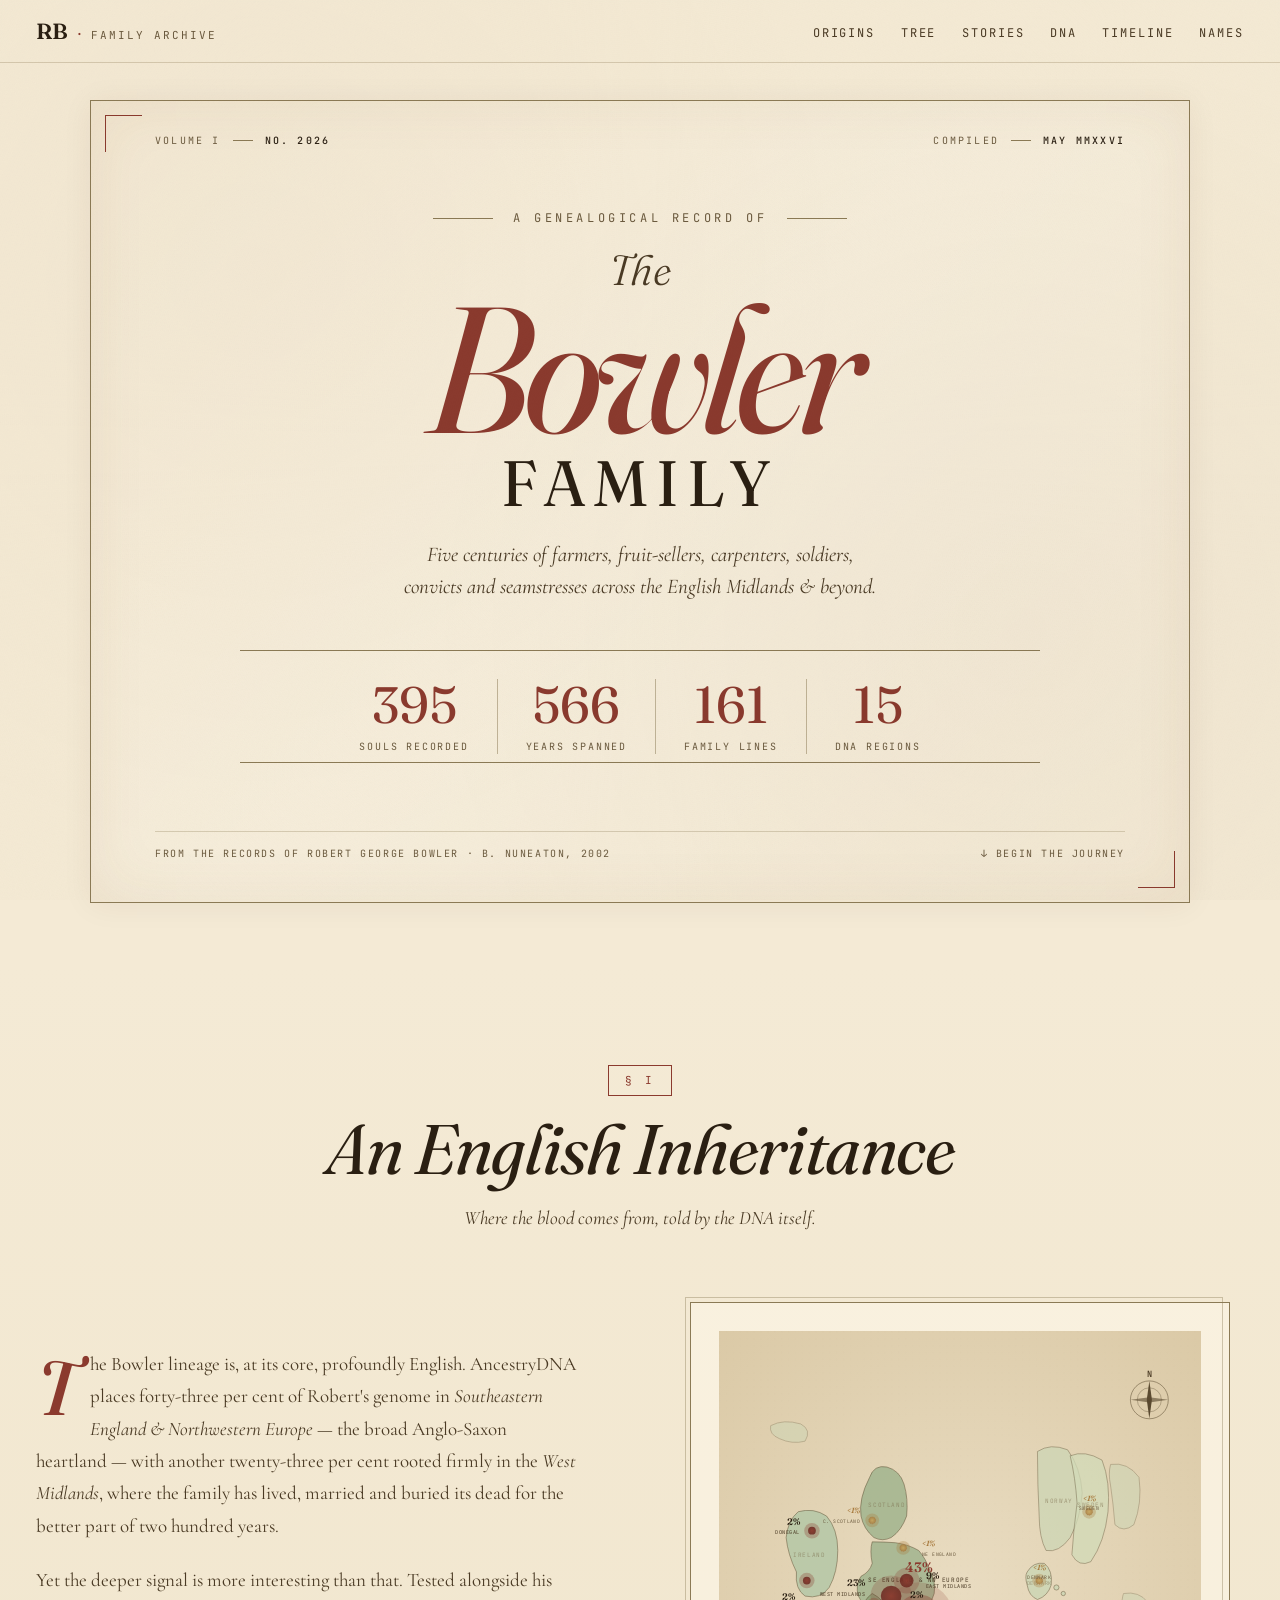
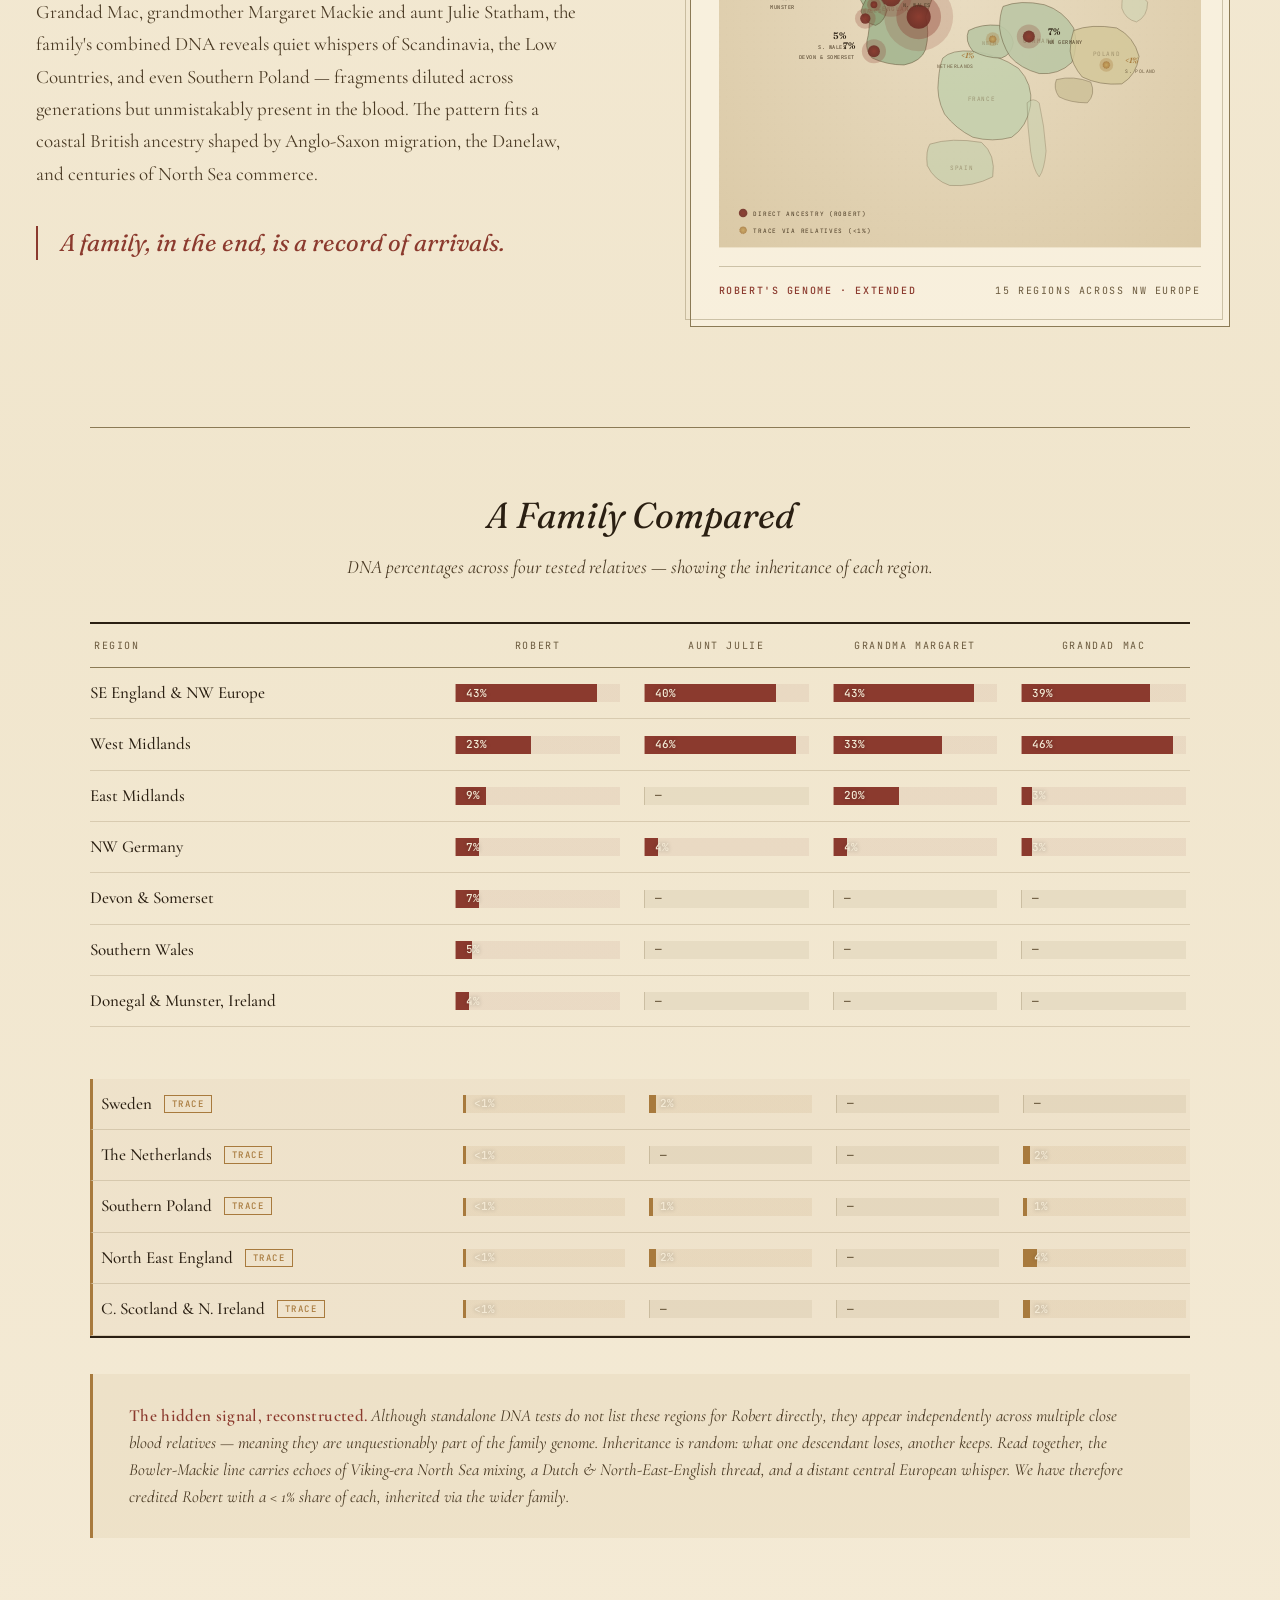
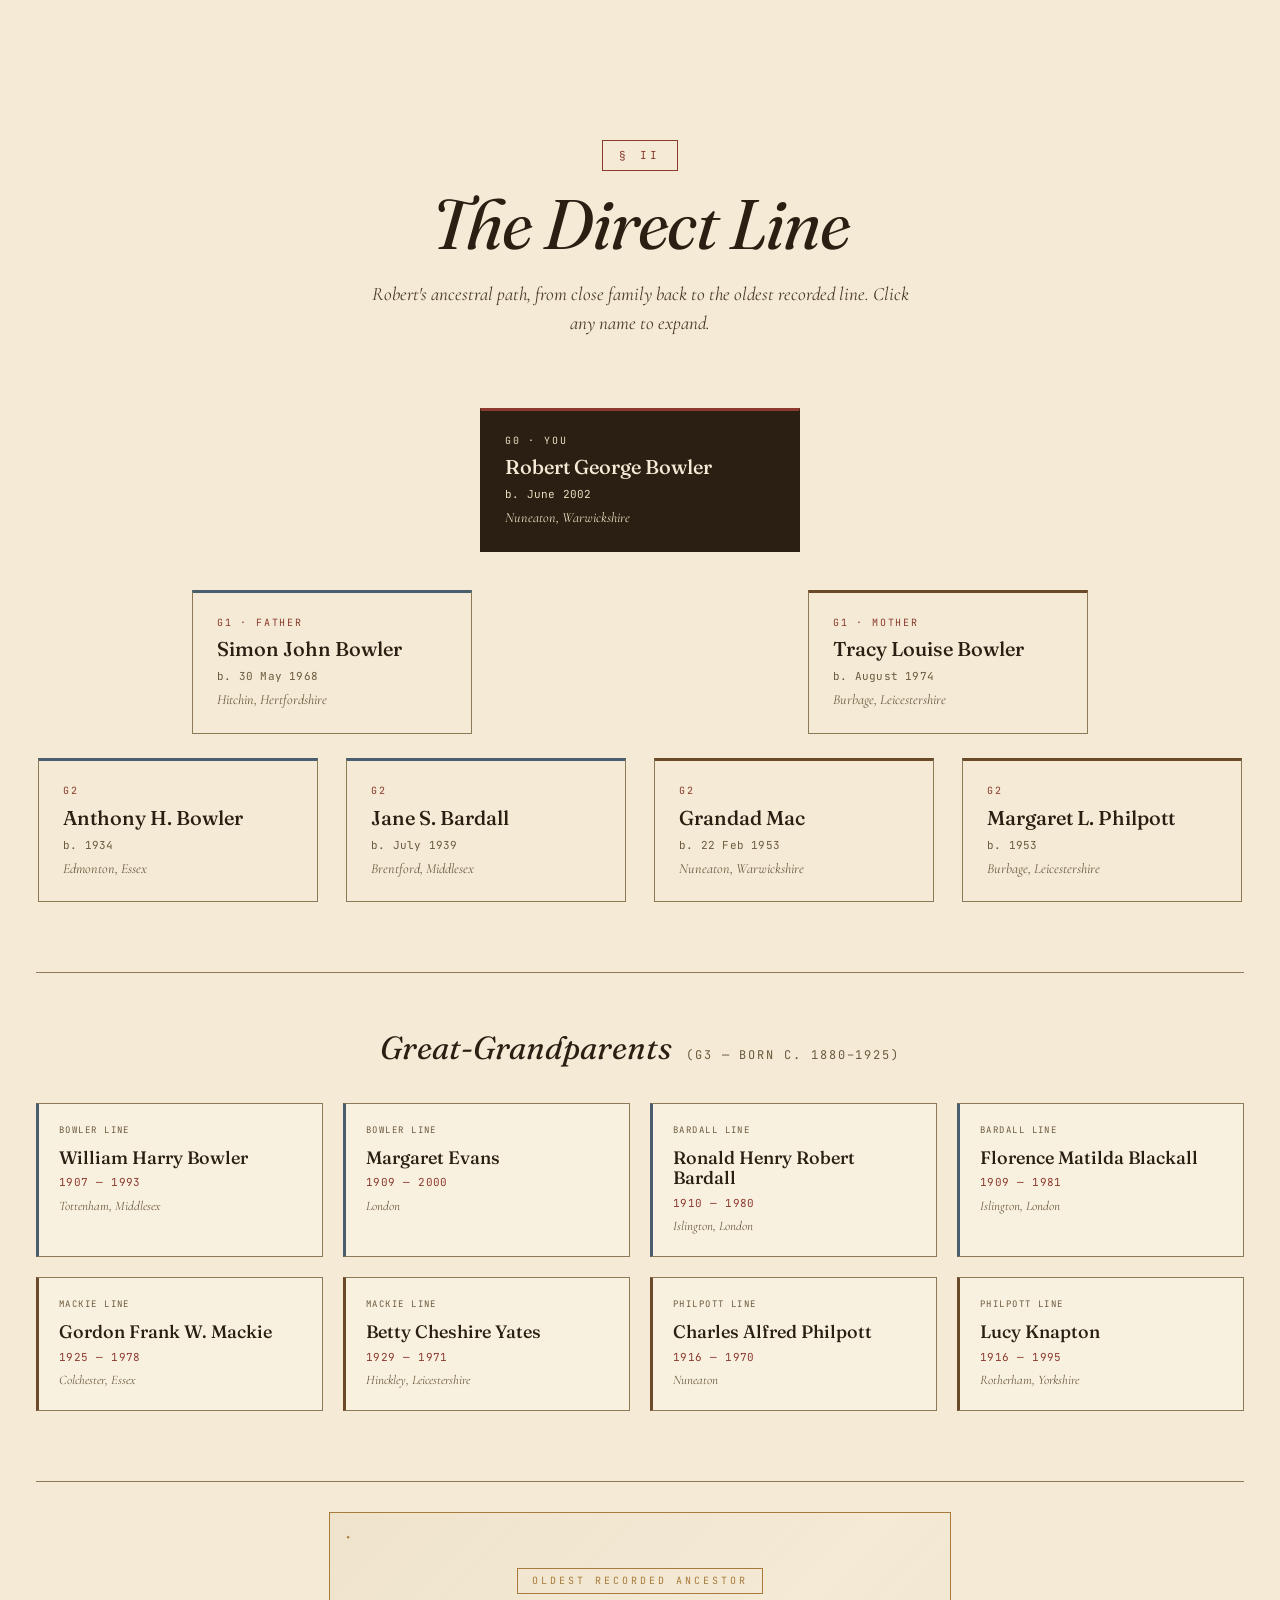
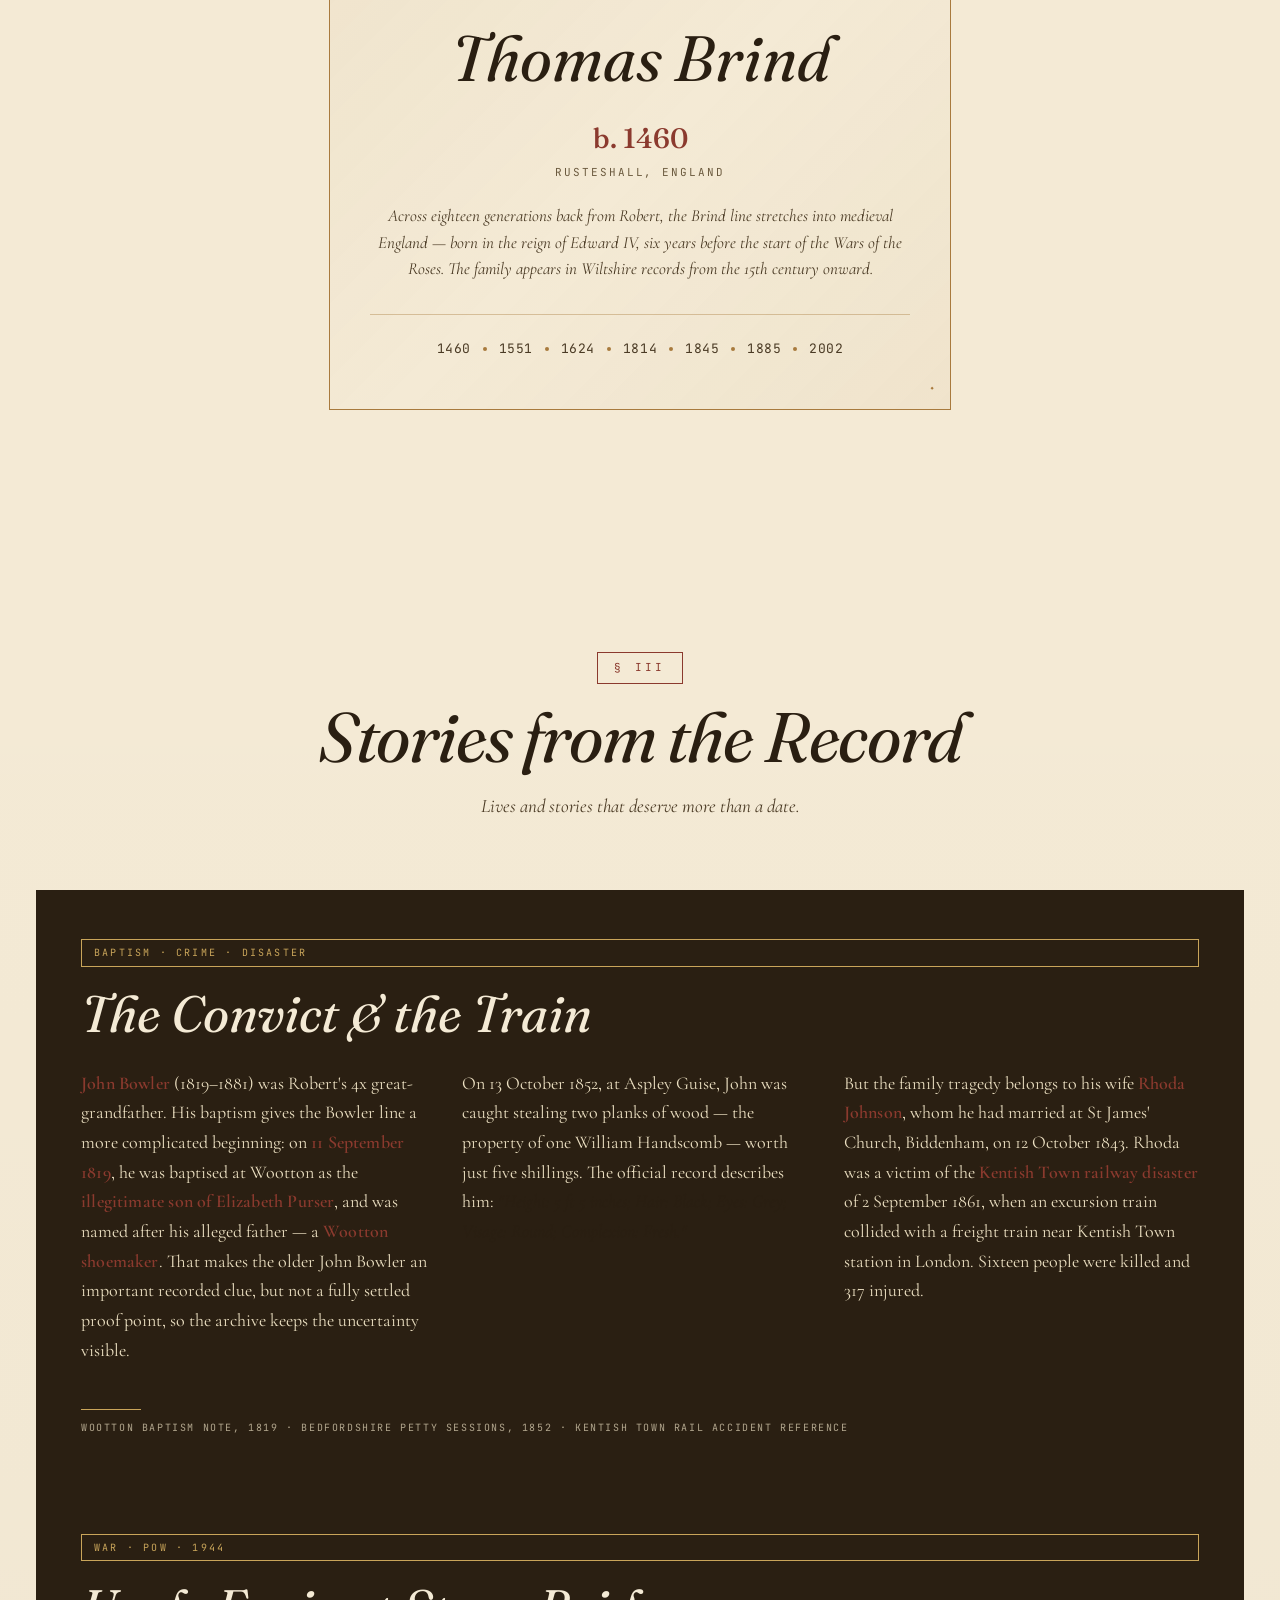
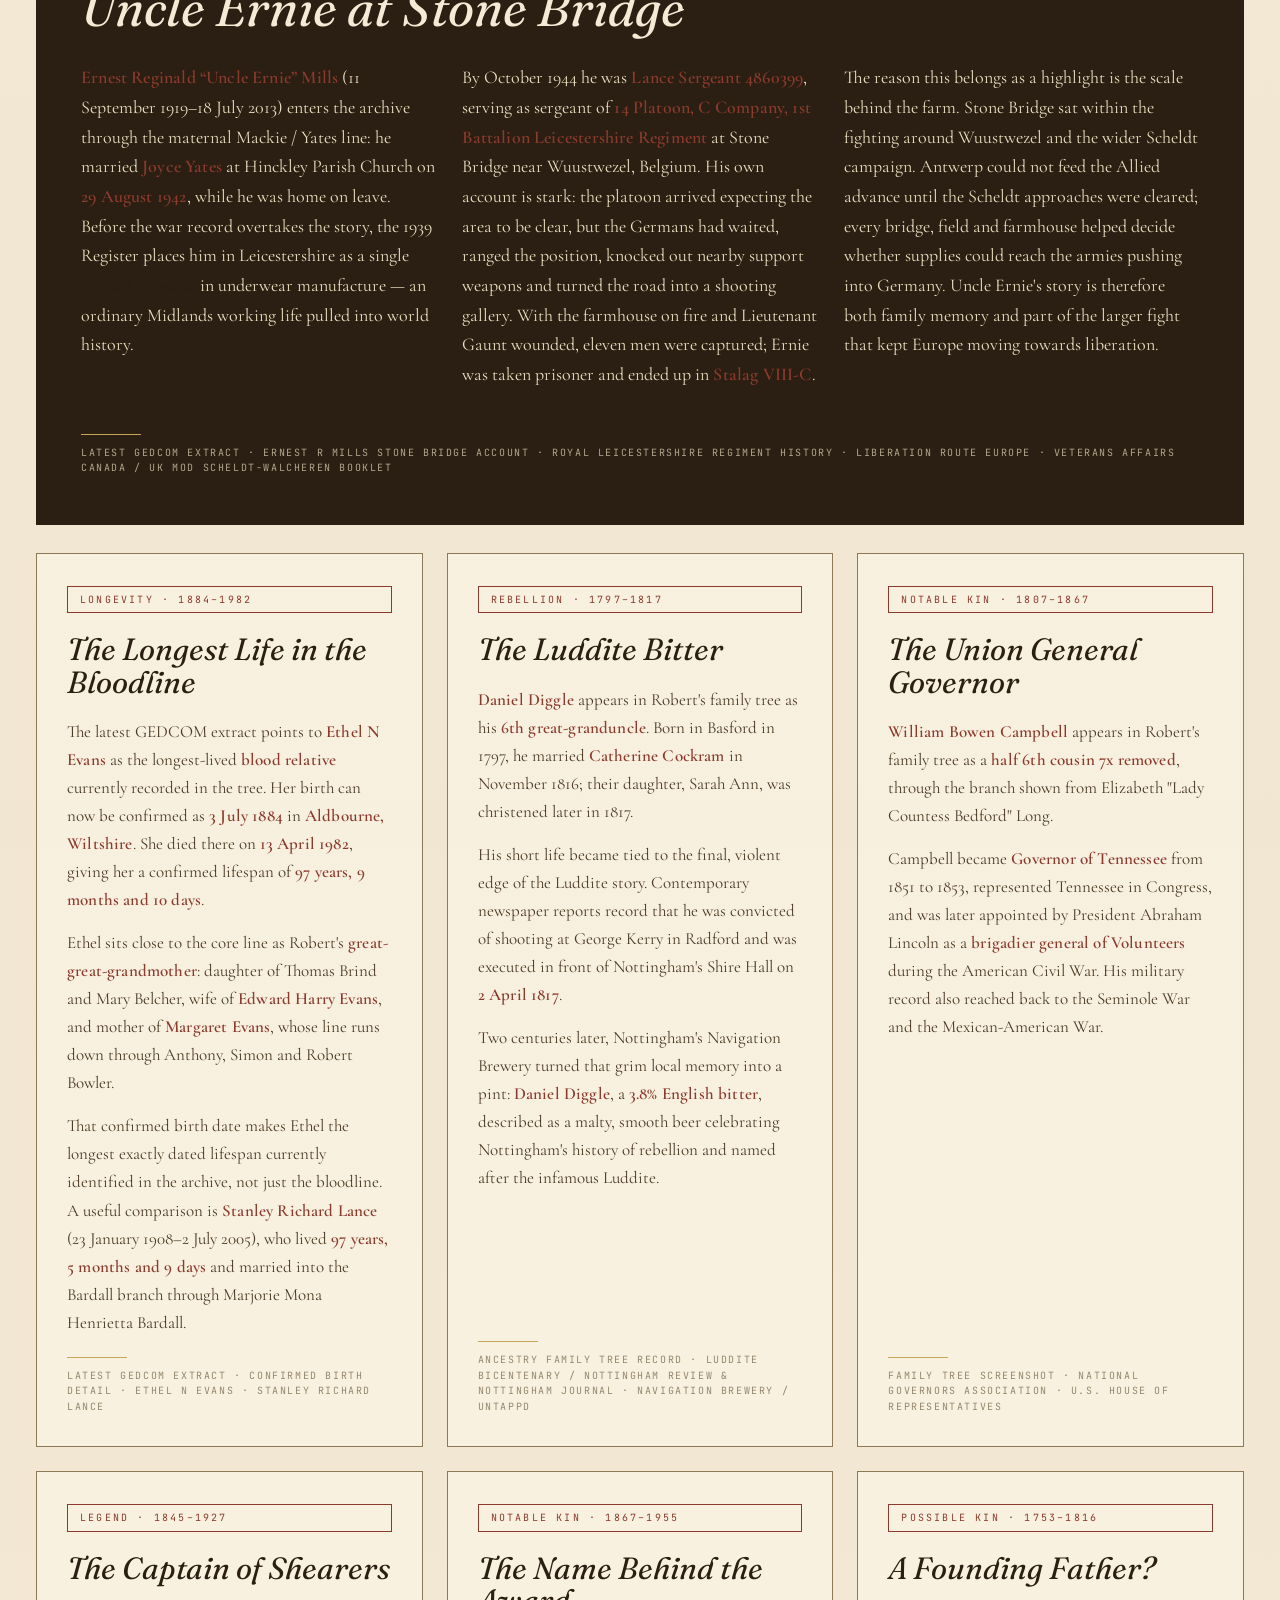
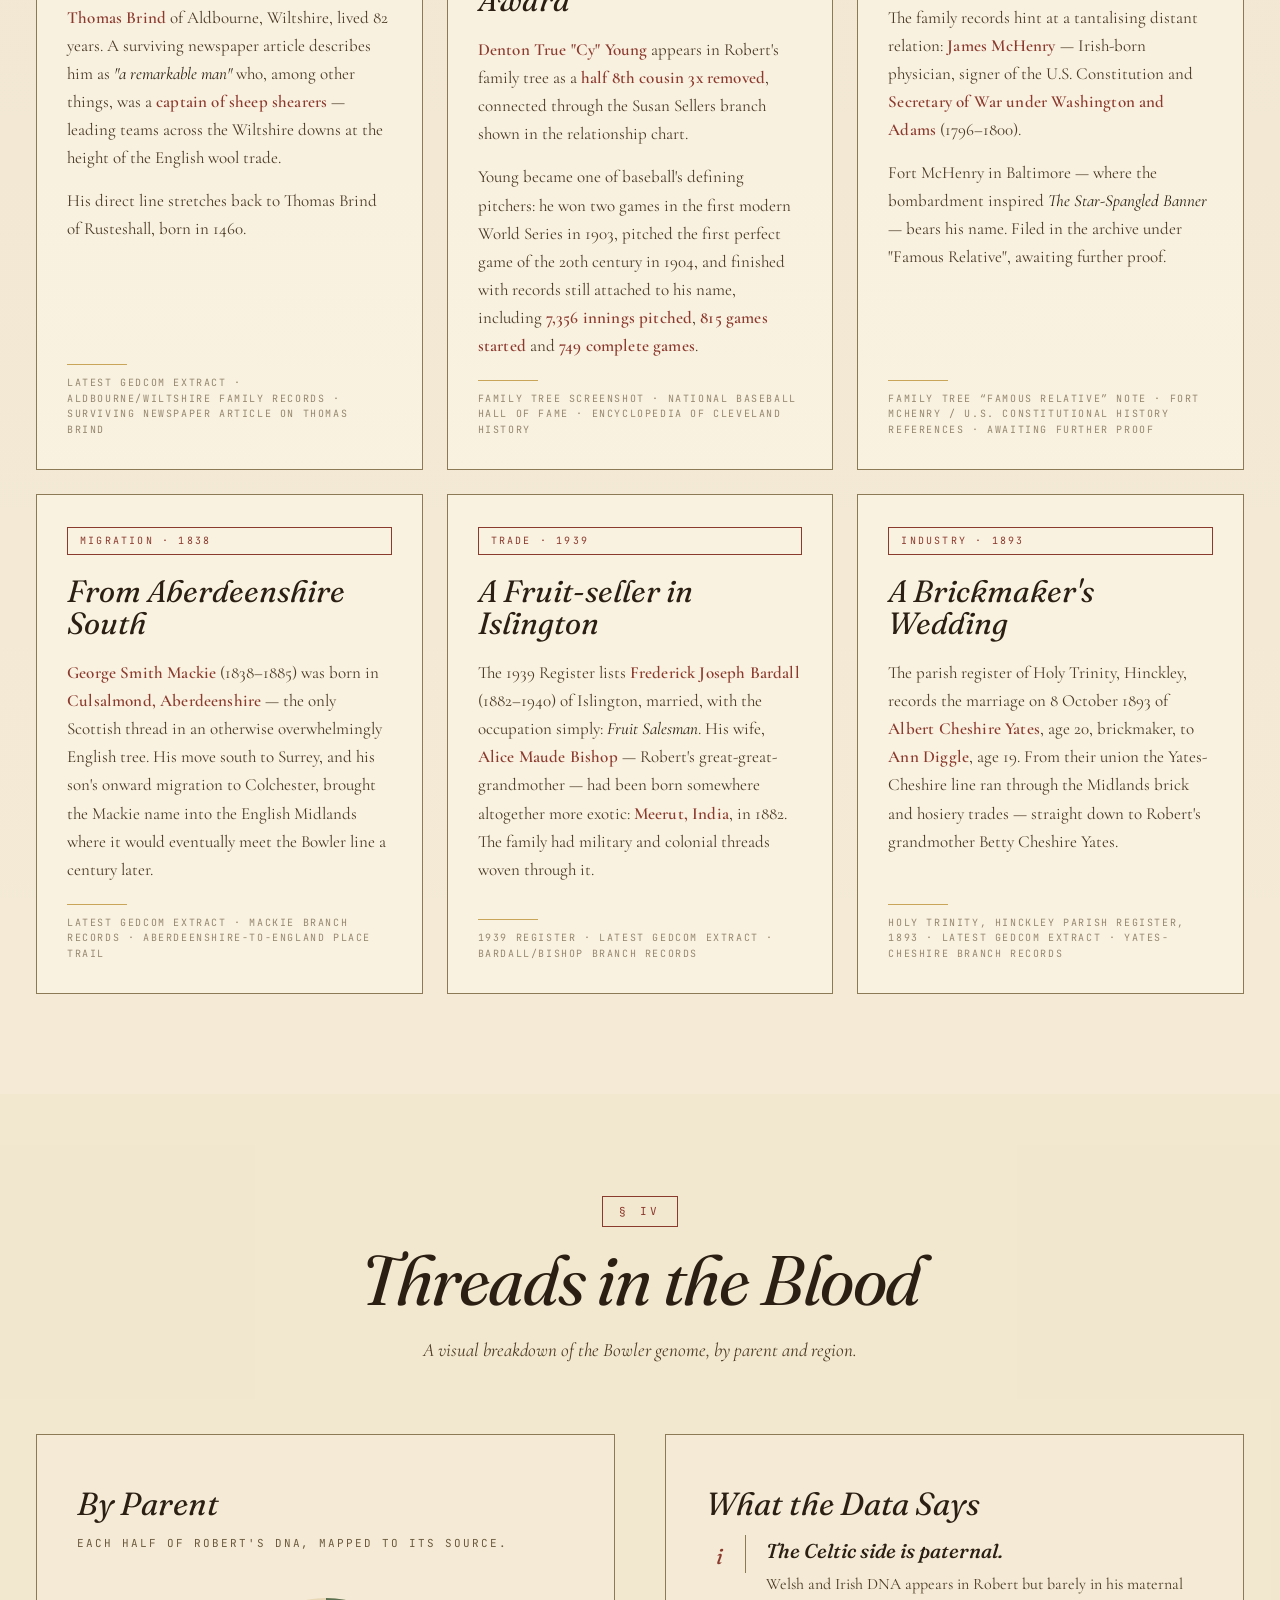
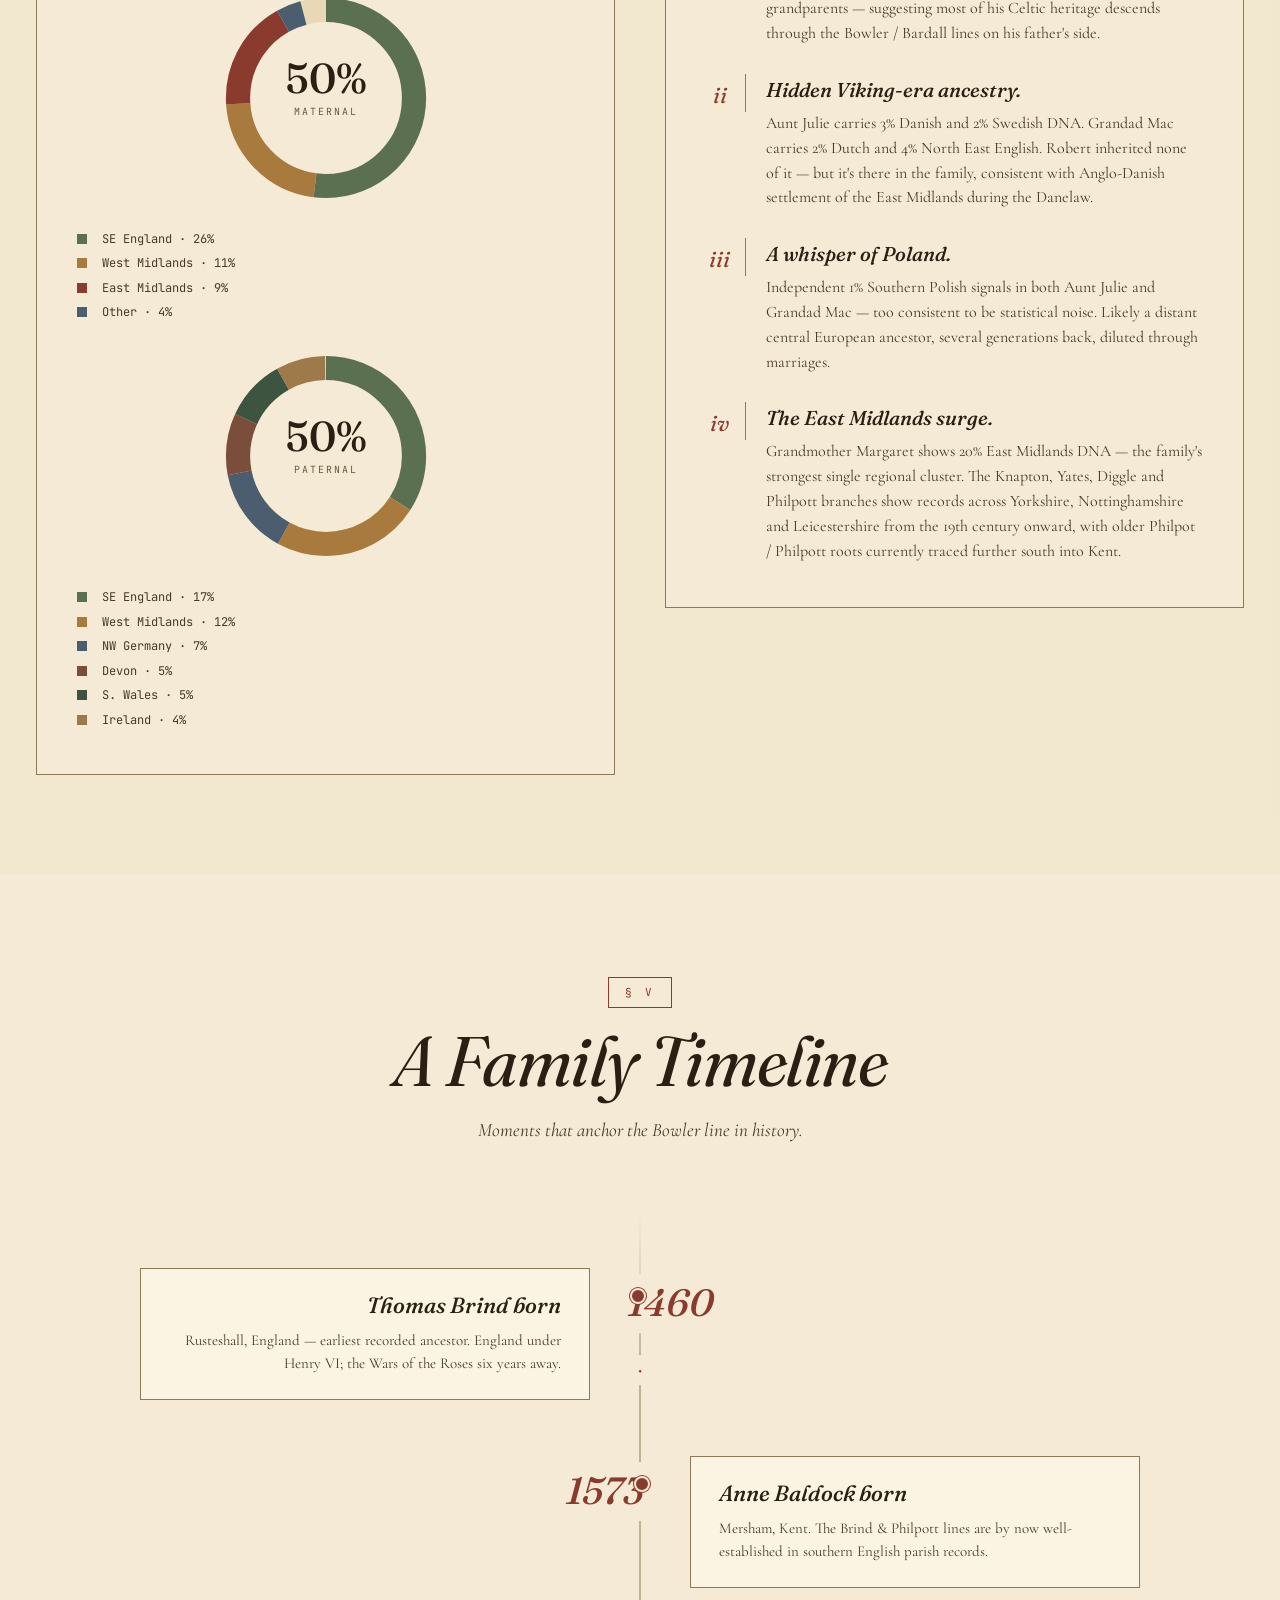
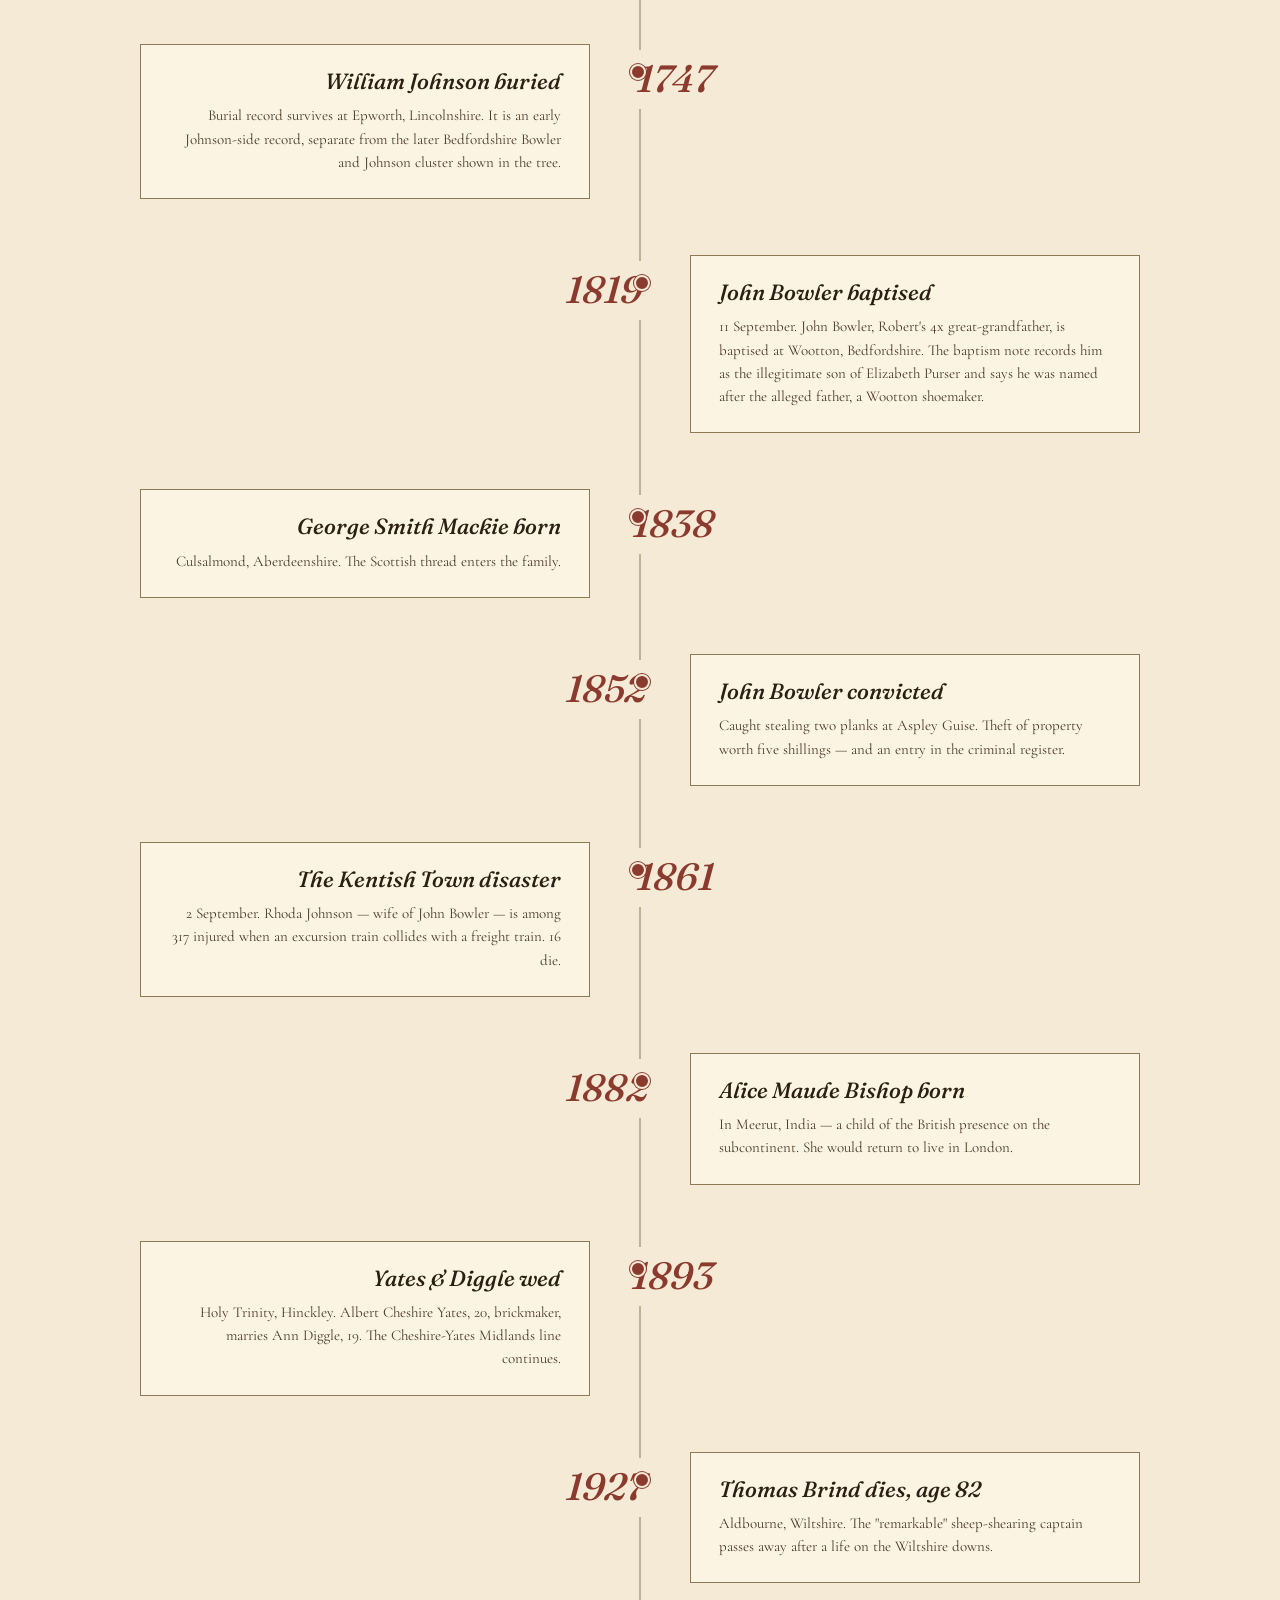
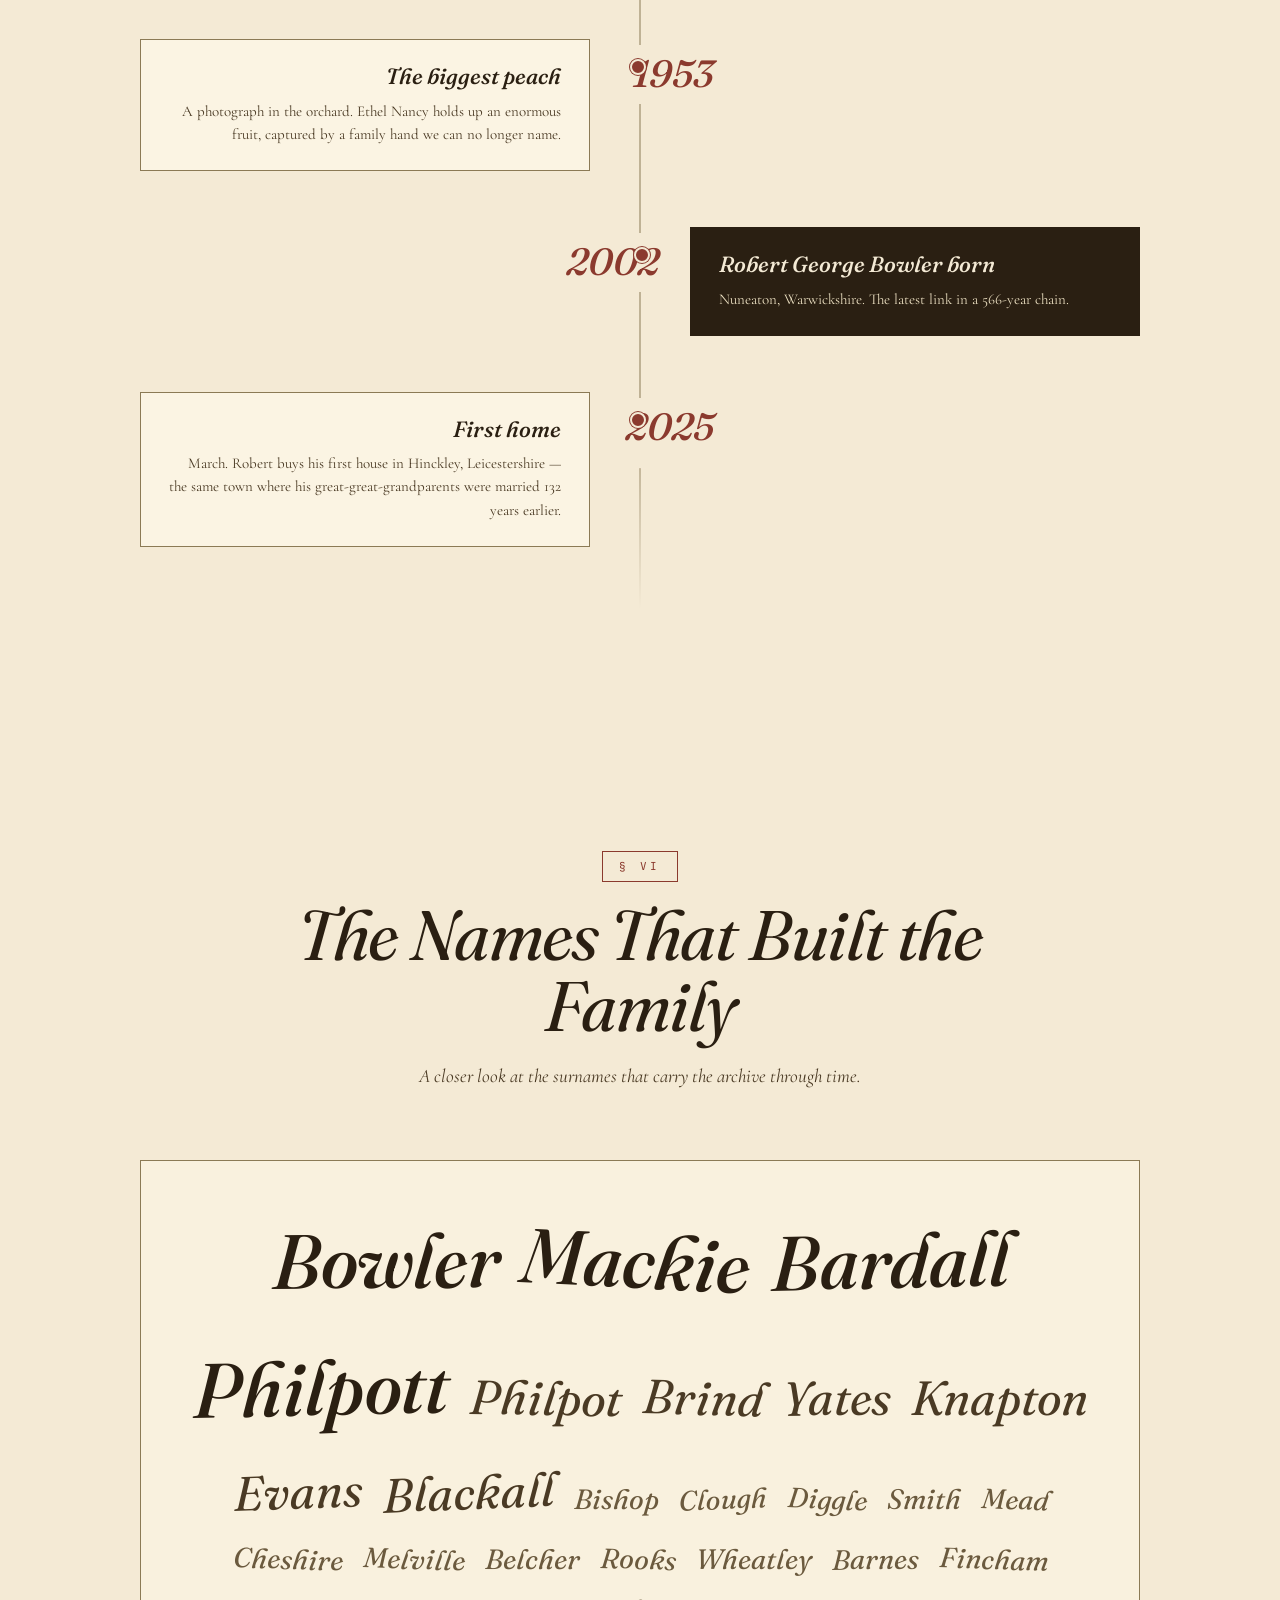
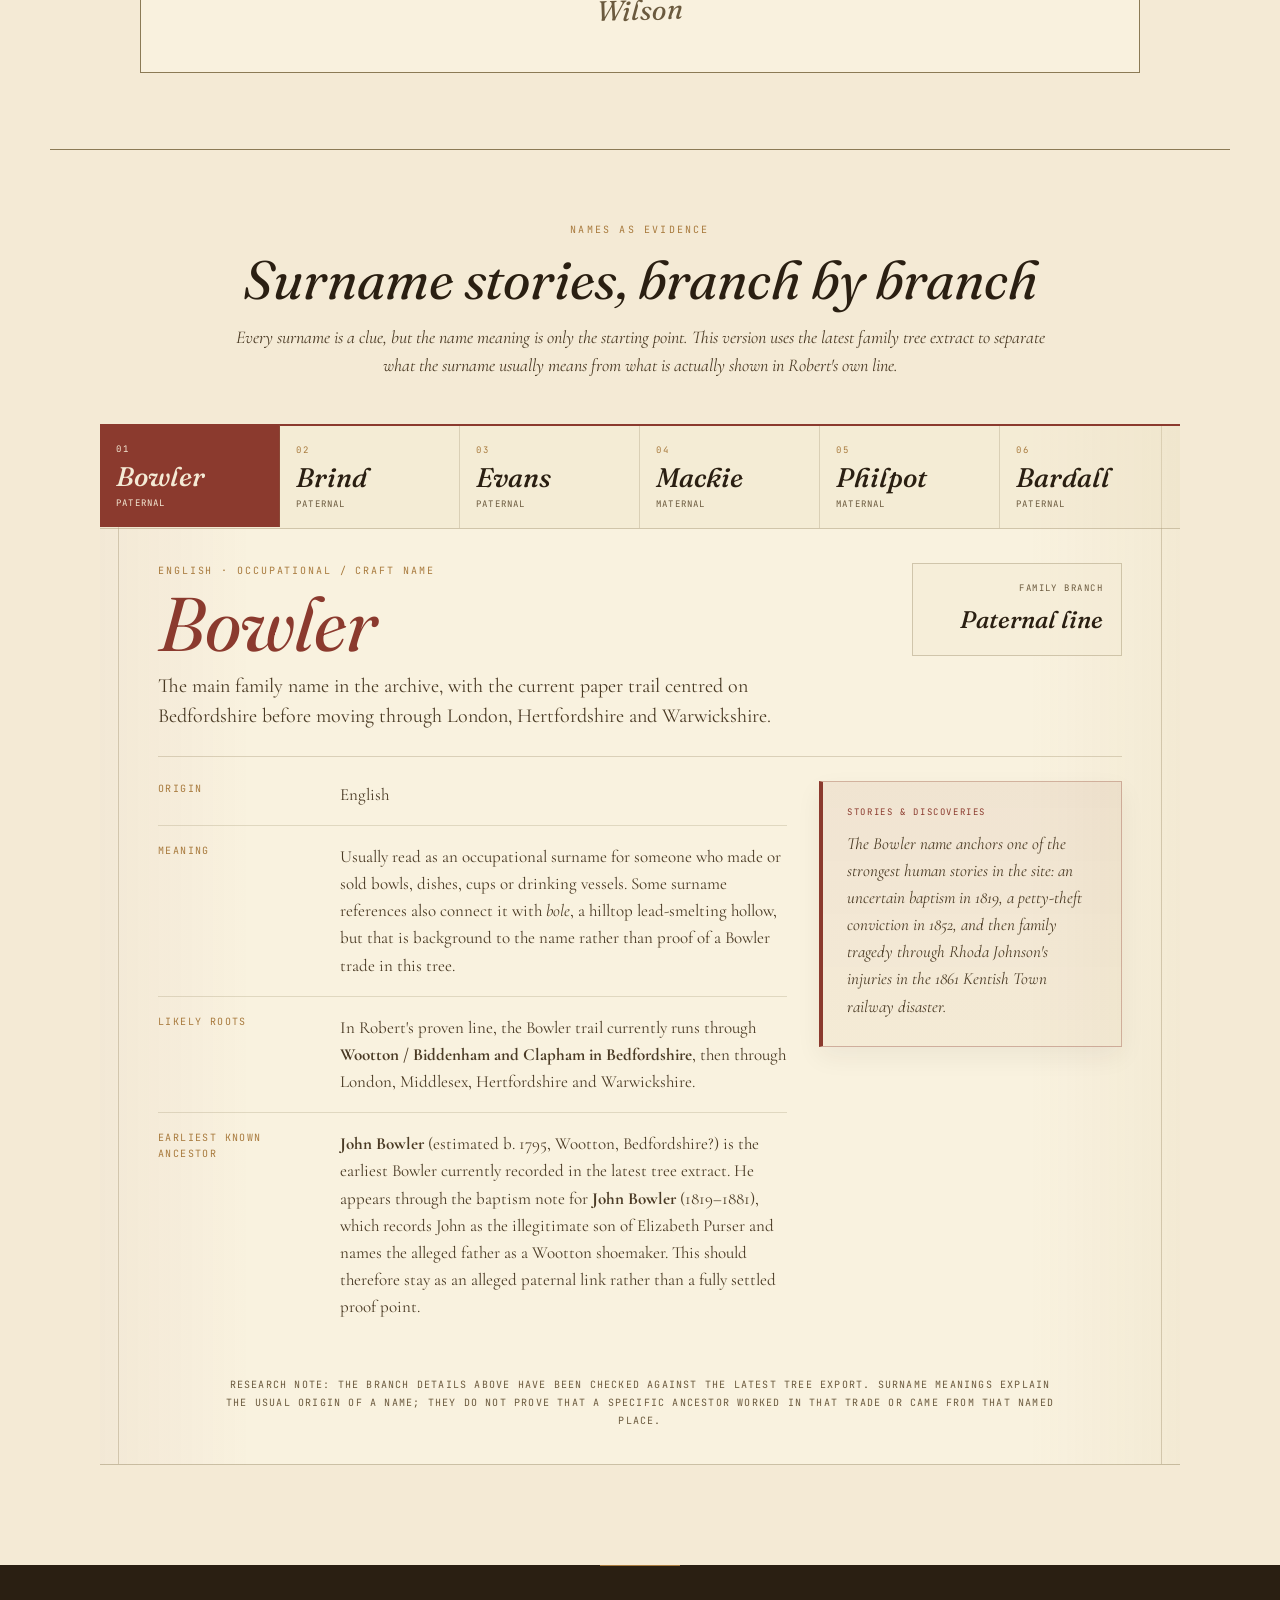
==== commit 12f9e3fe: "Add files via upload Multiple changes to stories, names and navigation of site." ====
--- a/index.html
+++ b/index.html
@@ -28,6 +28,7 @@
       <li><a href="#stories">Stories</a></li>
       <li><a href="#dna">DNA</a></li>
       <li><a href="#timeline">Timeline</a></li>
+      <li><a href="#names">Names</a></li>
     </ul>
   </div>
 </nav>
@@ -550,111 +551,146 @@
   <div class="stories-grid">
 
     <article class="story story-large">
-      <div class="story-tag">Scandal · 1852</div>
-      <h3 class="story-title">The Convict &amp; the Train</h3>
-      <div class="story-body">
-        <p><strong>John Bowler</strong> (1819–1881) was Robert's 4x great-grandfather. The latest tree extract also links him to an older <strong>John Bowler</strong>, estimated born around 1795 in the Wootton area of Bedfordshire, while the baptism note still treats his father as alleged. The archive now keeps that uncertainty visible rather than flattening it into a single simple answer.</p>
-        <p>On 13 October 1852, at Aspley Guise, John was caught stealing two planks of wood — the property of one William Handscomb — worth just five shillings. The official record describes him: <em>"Height: 5 ft 5 inches; Hair: Black; Eyes: Grey; Visage: Round; Complexion: Fresh."</em></p>
-        <p>But the family tragedy belongs to his wife <strong>Rhoda Johnson</strong>, whom he had married at St James' Church, Biddenham, on 12 October 1843. Rhoda was a victim of the <strong>Kentish Town railway disaster</strong> of 2 September 1861, when an excursion train collided with a freight train near Kentish Town station in London. Sixteen people were killed and 317 injured.</p>
-      </div>
-      <div class="story-foot">
-        <span class="story-line"></span>
-        <span class="story-cite">Bedfordshire petty sessions, 1852 · Wikipedia: Kentish Town rail accident</span>
-      </div>
-    </article>
-
+          <div class="story-tag">Baptism · Crime · Disaster</div>
+          <h3 class="story-title">The Convict &amp; the Train</h3>
+          <div class="story-body">
+            <p><strong>John Bowler</strong> (1819–1881) was Robert's 4x great-grandfather. His baptism gives the Bowler line a more complicated beginning: on <strong>11 September 1819</strong>, he was baptised at Wootton as the <strong>illegitimate son of Elizabeth Purser</strong>, and was named after his alleged father — a <strong>Wootton shoemaker</strong>. That makes the older John Bowler an important recorded clue, but not a fully settled proof point, so the archive keeps the uncertainty visible.</p>
+            <p>On 13 October 1852, at Aspley Guise, John was caught stealing two planks of wood — the property of one William Handscomb — worth just five shillings. The official record describes him: <em>"Height: 5 ft 5 inches; Hair: Black; Eyes: Grey; Visage: Round; Complexion: Fresh."</em></p>
+            <p>But the family tragedy belongs to his wife <strong>Rhoda Johnson</strong>, whom he had married at St James' Church, Biddenham, on 12 October 1843. Rhoda was a victim of the <strong>Kentish Town railway disaster</strong> of 2 September 1861, when an excursion train collided with a freight train near Kentish Town station in London. Sixteen people were killed and 317 injured.</p>
+          </div>
+          <div class="story-foot">
+            <span class="story-line"></span>
+            <span class="story-cite">Wootton baptism note, 1819 · Bedfordshire petty sessions, 1852 · Kentish Town rail accident reference</span>
+          </div>
+        </article>
+
+    <article class="story story-large">
+          <div class="story-tag">War · POW · 1944</div>
+          <h3 class="story-title">Uncle Ernie at Stone Bridge</h3>
+          <div class="story-body">
+            <p><strong>Ernest Reginald “Uncle Ernie” Mills</strong> (11 September 1919–18 July 2013) enters the archive through the maternal Mackie / Yates line: he married <strong>Joyce Yates</strong> at Hinckley Parish Church on <strong>29 August 1942</strong>, while he was home on leave. Before the war record overtakes the story, the 1939 Register places him in Leicestershire as a single <em>interlock operative</em> in underwear manufacture — an ordinary Midlands working life pulled into world history.</p>
+            <p>By October 1944 he was <strong>Lance Sergeant 4860399</strong>, serving as sergeant of <strong>14 Platoon, C Company, 1st Battalion Leicestershire Regiment</strong> at Stone Bridge near Wuustwezel, Belgium. His own account is stark: the platoon arrived expecting the area to be clear, but the Germans had waited, ranged the position, knocked out nearby support weapons and turned the road into a shooting gallery. With the farmhouse on fire and Lieutenant Gaunt wounded, eleven men were captured; Ernie was taken prisoner and ended up in <strong>Stalag VIII-C</strong>.</p>
+            <p>The reason this belongs as a highlight is the scale behind the farm. Stone Bridge sat within the fighting around Wuustwezel and the wider Scheldt campaign. Antwerp could not feed the Allied advance until the Scheldt approaches were cleared; every bridge, field and farmhouse helped decide whether supplies could reach the armies pushing into Germany. Uncle Ernie's story is therefore both family memory and part of the larger fight that kept Europe moving towards liberation.</p>
+          </div>
+          <div class="story-foot">
+            <span class="story-line"></span>
+            <span class="story-cite">Latest GEDCOM extract · Ernest R Mills Stone Bridge account · Royal Leicestershire Regiment history · Liberation Route Europe · Veterans Affairs Canada / UK MOD Scheldt-Walcheren booklet</span>
+          </div>
+        </article>
+
+  <div class="stories-masonry stories-card-grid">
     <article class="story">
-      <div class="story-tag">Legend · 1845–1927</div>
-      <h3 class="story-title">The Captain of Shearers</h3>
-      <div class="story-body">
-        <p><strong>Thomas Brind</strong> of Aldbourne, Wiltshire, lived 82 years. A surviving newspaper article describes him as <em>"a remarkable man"</em> who, among other things, was a <strong>captain of sheep shearers</strong> — leading teams across the Wiltshire downs at the height of the English wool trade.</p>
-        <p>His direct line stretches back to Thomas Brind of Rusteshall, born in 1460.</p>
-      </div>
-    </article>
+<div class="story-tag">Longevity · 1884–1982</div>
+<h3 class="story-title">The Longest Life in the Bloodline</h3>
+<div class="story-body">
+<p>The latest GEDCOM extract points to <strong>Ethel N Evans</strong> as the longest-lived <strong>blood relative</strong> currently recorded in the tree. Her birth can now be confirmed as <strong>3 July 1884</strong> in <strong>Aldbourne, Wiltshire</strong>. She died there on <strong>13 April 1982</strong>, giving her a confirmed lifespan of <strong>97 years, 9 months and 10 days</strong>.</p>
+<p>Ethel sits close to the core line as Robert's <strong>great-great-grandmother</strong>: daughter of Thomas Brind and Mary Belcher, wife of <strong>Edward Harry Evans</strong>, and mother of <strong>Margaret Evans</strong>, whose line runs down through Anthony, Simon and Robert Bowler.</p>
+<p>That confirmed birth date makes Ethel the longest exactly dated lifespan currently identified in the archive, not just the bloodline. A useful comparison is <strong>Stanley Richard Lance</strong> (23 January 1908–2 July 2005), who lived <strong>97 years, 5 months and 9 days</strong> and married into the Bardall branch through Marjorie Mona Henrietta Bardall.</p>
+</div>
+<div class="story-foot">
+<span class="story-line"></span>
+<span class="story-cite">Latest GEDCOM extract · confirmed birth detail · Ethel N Evans · Stanley Richard Lance</span>
+</div>
+</article>
 
     <article class="story">
-      <div class="story-tag">Possible Kin · 1753–1816</div>
-      <h3 class="story-title">A Founding Father?</h3>
-      <div class="story-body">
-        <p>The family records hint at a tantalising distant relation: <strong>James McHenry</strong> — Irish-born physician, signer of the U.S. Constitution and <strong>Secretary of War under Washington and Adams</strong> (1796–1800).</p>
-        <p>Fort McHenry in Baltimore — where the bombardment inspired <em>The Star-Spangled Banner</em> — bears his name. Filed in the archive under "Famous Relative", awaiting further proof.</p>
-      </div>
-    </article>
+<div class="story-tag">Rebellion · 1797–1817</div>
+<h3 class="story-title">The Luddite Bitter</h3>
+<div class="story-body">
+<p><strong>Daniel Diggle</strong> appears in Robert's family tree as his <strong>6th great-granduncle</strong>. Born in Basford in 1797, he married <strong>Catherine Cockram</strong> in November 1816; their daughter, Sarah Ann, was christened later in 1817.</p>
+<p>His short life became tied to the final, violent edge of the Luddite story. Contemporary newspaper reports record that he was convicted of shooting at George Kerry in Radford and was executed in front of Nottingham's Shire Hall on <strong>2 April 1817</strong>.</p>
+<p>Two centuries later, Nottingham's Navigation Brewery turned that grim local memory into a pint: <strong>Daniel Diggle</strong>, a <strong>3.8% English bitter</strong>, described as a malty, smooth beer celebrating Nottingham's history of rebellion and named after the infamous Luddite.</p>
+</div>
+<div class="story-foot">
+<span class="story-line"></span>
+<span class="story-cite">Ancestry family tree record · Luddite Bicentenary / Nottingham Review &amp; Nottingham Journal · Navigation Brewery / Untappd</span>
+</div>
+</article>
 
     <article class="story">
-      <div class="story-tag">Notable Kin · 1807–1867</div>
-      <h3 class="story-title">The Union General Governor</h3>
-      <div class="story-body">
-        <p><strong>William Bowen Campbell</strong> appears in Robert's family tree as a <strong>half 6th cousin 7x removed</strong>, through the branch shown from Elizabeth &quot;Lady Countess Bedford&quot; Long.</p>
-        <p>Campbell became <strong>Governor of Tennessee</strong> from 1851 to 1853, represented Tennessee in Congress, and was later appointed by President Abraham Lincoln as a <strong>brigadier general of Volunteers</strong> during the American Civil War. His military record also reached back to the Seminole War and the Mexican-American War.</p>
-      </div>
-      <div class="story-foot">
-        <span class="story-line"></span>
-        <span class="story-cite">Family tree screenshot · National Governors Association · U.S. House of Representatives</span>
-      </div>
-    </article>
+<div class="story-tag">Notable Kin · 1807–1867</div>
+<h3 class="story-title">The Union General Governor</h3>
+<div class="story-body">
+<p><strong>William Bowen Campbell</strong> appears in Robert's family tree as a <strong>half 6th cousin 7x removed</strong>, through the branch shown from Elizabeth "Lady Countess Bedford" Long.</p>
+<p>Campbell became <strong>Governor of Tennessee</strong> from 1851 to 1853, represented Tennessee in Congress, and was later appointed by President Abraham Lincoln as a <strong>brigadier general of Volunteers</strong> during the American Civil War. His military record also reached back to the Seminole War and the Mexican-American War.</p>
+</div>
+<div class="story-foot">
+<span class="story-line"></span>
+<span class="story-cite">Family tree screenshot · National Governors Association · U.S. House of Representatives</span>
+</div>
+</article>
 
     <article class="story">
-      <div class="story-tag">Notable Kin · 1867–1955</div>
-      <h3 class="story-title">The Name Behind the Award</h3>
-      <div class="story-body">
-        <p><strong>Denton True &quot;Cy&quot; Young</strong> appears in Robert's family tree as a <strong>half 8th cousin 3x removed</strong>, connected through the Susan Sellers branch shown in the relationship chart.</p>
-        <p>Young became one of baseball's defining pitchers: he won two games in the first modern World Series in 1903, pitched the first perfect game of the 20th century in 1904, and finished with records still attached to his name, including <strong>7,356 innings pitched</strong>, <strong>815 games started</strong> and <strong>749 complete games</strong>.</p>
-      </div>
-      <div class="story-foot">
-        <span class="story-line"></span>
-        <span class="story-cite">Family tree screenshot · National Baseball Hall of Fame · Encyclopedia of Cleveland History</span>
-      </div>
-    </article>
-
-
+<div class="story-tag">Legend · 1845–1927</div>
+<h3 class="story-title">The Captain of Shearers</h3>
+<div class="story-body">
+<p><strong>Thomas Brind</strong> of Aldbourne, Wiltshire, lived 82 years. A surviving newspaper article describes him as <em>"a remarkable man"</em> who, among other things, was a <strong>captain of sheep shearers</strong> — leading teams across the Wiltshire downs at the height of the English wool trade.</p>
+<p>His direct line stretches back to Thomas Brind of Rusteshall, born in 1460.</p>
+</div>
+<div class="story-foot">
+<span class="story-line"></span>
+<span class="story-cite">Latest GEDCOM extract · Aldbourne/Wiltshire family records · surviving newspaper article on Thomas Brind</span>
+</div></article>
 
     <article class="story">
-      <div class="story-tag">Rebellion · 1797–1817</div>
-      <h3 class="story-title">The Luddite Bitter</h3>
-      <div class="story-body">
-        <p><strong>Daniel Diggle</strong> appears in Robert's family tree as his <strong>6th great-granduncle</strong>. Born in Basford in 1797, he married <strong>Catherine Cockram</strong> in November 1816; their daughter, Sarah Ann, was christened later in 1817.</p>
-        <p>His short life became tied to the final, violent edge of the Luddite story. Contemporary newspaper reports record that he was convicted of shooting at George Kerry in Radford and was executed in front of Nottingham's Shire Hall on <strong>2 April 1817</strong>.</p>
-        <p>Two centuries later, Nottingham's Navigation Brewery turned that grim local memory into a pint: <strong>Daniel Diggle</strong>, a <strong>3.8% English bitter</strong>, described as a malty, smooth beer celebrating Nottingham's history of rebellion and named after the infamous Luddite.</p>
-      </div>
-      <div class="story-foot">
-        <span class="story-line"></span>
-        <span class="story-cite">Ancestry family tree record · Luddite Bicentenary / Nottingham Review &amp; Nottingham Journal · Navigation Brewery / Untappd</span>
-      </div>
-    </article>
+<div class="story-tag">Notable Kin · 1867–1955</div>
+<h3 class="story-title">The Name Behind the Award</h3>
+<div class="story-body">
+<p><strong>Denton True "Cy" Young</strong> appears in Robert's family tree as a <strong>half 8th cousin 3x removed</strong>, connected through the Susan Sellers branch shown in the relationship chart.</p>
+<p>Young became one of baseball's defining pitchers: he won two games in the first modern World Series in 1903, pitched the first perfect game of the 20th century in 1904, and finished with records still attached to his name, including <strong>7,356 innings pitched</strong>, <strong>815 games started</strong> and <strong>749 complete games</strong>.</p>
+</div>
+<div class="story-foot">
+<span class="story-line"></span>
+<span class="story-cite">Family tree screenshot · National Baseball Hall of Fame · Encyclopedia of Cleveland History</span>
+</div>
+</article>
 
     <article class="story">
-      <div class="story-tag">Migration · 1838</div>
-      <h3 class="story-title">From Aberdeenshire South</h3>
-      <div class="story-body">
-        <p><strong>George Smith Mackie</strong> (1838–1885) was born in <strong>Culsalmond, Aberdeenshire</strong> — the only Scottish thread in an otherwise overwhelmingly English tree. His move south to Surrey, and his son's onward migration to Colchester, brought the Mackie name into the English Midlands where it would eventually meet the Bowler line a century later.</p>
-      </div>
-    </article>
+<div class="story-tag">Possible Kin · 1753–1816</div>
+<h3 class="story-title">A Founding Father?</h3>
+<div class="story-body">
+<p>The family records hint at a tantalising distant relation: <strong>James McHenry</strong> — Irish-born physician, signer of the U.S. Constitution and <strong>Secretary of War under Washington and Adams</strong> (1796–1800).</p>
+<p>Fort McHenry in Baltimore — where the bombardment inspired <em>The Star-Spangled Banner</em> — bears his name. Filed in the archive under "Famous Relative", awaiting further proof.</p>
+</div>
+<div class="story-foot">
+<span class="story-line"></span>
+<span class="story-cite">Family tree “Famous Relative” note · Fort McHenry / U.S. constitutional history references · awaiting further proof</span>
+</div></article>
 
     <article class="story">
-      <div class="story-tag">Trade · 1939</div>
-      <h3 class="story-title">A Fruit-seller in Islington</h3>
-      <div class="story-body">
-        <p>The 1939 Register lists <strong>Frederick Joseph Bardall</strong> (1882–1940) of Islington, married, with the occupation simply: <em>Fruit Salesman</em>. His daughter Alice Maude Bishop — Robert's great-great-grandmother — had been born somewhere altogether more exotic: <strong>Meerut, India</strong>, in 1882. The family had military and colonial threads woven through it.</p>
-      </div>
-    </article>
+<div class="story-tag">Migration · 1838</div>
+<h3 class="story-title">From Aberdeenshire South</h3>
+<div class="story-body">
+<p><strong>George Smith Mackie</strong> (1838–1885) was born in <strong>Culsalmond, Aberdeenshire</strong> — the only Scottish thread in an otherwise overwhelmingly English tree. His move south to Surrey, and his son's onward migration to Colchester, brought the Mackie name into the English Midlands where it would eventually meet the Bowler line a century later.</p>
+</div>
+<div class="story-foot">
+<span class="story-line"></span>
+<span class="story-cite">Latest GEDCOM extract · Mackie branch records · Aberdeenshire-to-England place trail</span>
+</div></article>
 
     <article class="story">
-      <div class="story-tag">Industry · 1893</div>
-      <h3 class="story-title">A Brickmaker's Wedding</h3>
-      <div class="story-body">
-        <p>The parish register of Holy Trinity, Hinckley, records the marriage on 8 October 1893 of <strong>Albert Cheshire Yates</strong>, age 20, brickmaker, to <strong>Ann Diggle</strong>, age 19. From their union the Yates-Cheshire line ran through the Midlands brick and hosiery trades — straight down to Robert's grandmother Betty Cheshire Yates.</p>
-      </div>
-    </article>
+<div class="story-tag">Trade · 1939</div>
+<h3 class="story-title">A Fruit-seller in Islington</h3>
+<div class="story-body">
+<p>The 1939 Register lists <strong>Frederick Joseph Bardall</strong> (1882–1940) of Islington, married, with the occupation simply: <em>Fruit Salesman</em>. His wife, <strong>Alice Maude Bishop</strong> — Robert's great-great-grandmother — had been born somewhere altogether more exotic: <strong>Meerut, India</strong>, in 1882. The family had military and colonial threads woven through it.</p>
+</div>
+<div class="story-foot">
+<span class="story-line"></span>
+<span class="story-cite">1939 Register · latest GEDCOM extract · Bardall/Bishop branch records</span>
+</div></article>
 
     <article class="story">
-      <div class="story-tag">Domestic · 1953</div>
-      <h3 class="story-title">The Biggest Peach</h3>
-      <div class="story-body">
-        <p>Among the family's photographs sits one captioned simply, in handwriting from 1953: <em>"Picking fruit in the orchard. The biggest peach Ethel Nancy had ever seen!"</em></p>
-        <p>A small thing, perhaps. But the kind of fragment that makes an archive a family rather than a list.</p>
-      </div>
-    </article>
+<div class="story-tag">Industry · 1893</div>
+<h3 class="story-title">A Brickmaker's Wedding</h3>
+<div class="story-body">
+<p>The parish register of Holy Trinity, Hinckley, records the marriage on 8 October 1893 of <strong>Albert Cheshire Yates</strong>, age 20, brickmaker, to <strong>Ann Diggle</strong>, age 19. From their union the Yates-Cheshire line ran through the Midlands brick and hosiery trades — straight down to Robert's grandmother Betty Cheshire Yates.</p>
+</div>
+<div class="story-foot">
+<span class="story-line"></span>
+<span class="story-cite">Holy Trinity, Hinckley parish register, 1893 · latest GEDCOM extract · Yates-Cheshire branch records</span>
+</div></article>
+  </div>
+
 
   </div>
 </section>
@@ -793,7 +829,7 @@
       <div class="t-year">1819</div>
       <div class="t-card">
         <h4>John Bowler baptised</h4>
-        <p>11 April. John Bowler, Robert's 4x great-grandfather, is baptised at Wootton, Bedfordshire. The latest tree links him to Elizabeth Purser and to an older John Bowler, estimated born around 1795, while still preserving a note that his father was recorded as alleged.</p>
+        <p>11 September. John Bowler, Robert's 4x great-grandfather, is baptised at Wootton, Bedfordshire. The baptism note records him as the illegitimate son of Elizabeth Purser and says he was named after the alleged father, a Wootton shoemaker.</p>
       </div>
     </div>
 
@@ -872,7 +908,7 @@
 </section>
 
 <!-- SURNAMES MAP -->
-<section class="surnames">
+<section id="names" class="surnames">
   <div class="section-head">
     <span class="section-num">§ VI</span>
     <h2 class="section-title">The Names That Built the Family</h2>
@@ -946,11 +982,11 @@
               <div><dt>Origin</dt><dd>English</dd></div>
               <div><dt>Meaning</dt><dd>Usually read as an occupational surname for someone who made or sold bowls, dishes, cups or drinking vessels. Some surname references also connect it with <em>bole</em>, a hilltop lead-smelting hollow, but that is background to the name rather than proof of a Bowler trade in this tree.</dd></div>
               <div><dt>Likely roots</dt><dd>In Robert's proven line, the Bowler trail currently runs through <strong>Wootton / Biddenham and Clapham in Bedfordshire</strong>, then through London, Middlesex, Hertfordshire and Warwickshire.</dd></div>
-              <div><dt>Earliest known ancestor</dt><dd><strong>John Bowler</strong> (estimated b. 1795, Wootton, Bedfordshire?) is the earliest Bowler currently recorded in the latest tree extract. He is linked as the father, or alleged father, of <strong>John Bowler</strong> (1819–1881), so this should stay as the earliest recorded Bowler rather than a fully settled proof point.</dd></div>
+              <div><dt>Earliest known ancestor</dt><dd><strong>John Bowler</strong> (estimated b. 1795, Wootton, Bedfordshire?) is the earliest Bowler currently recorded in the latest tree extract. He appears through the baptism note for <strong>John Bowler</strong> (1819–1881), which records John as the illegitimate son of Elizabeth Purser and names the alleged father as a Wootton shoemaker. This should therefore stay as an alleged paternal link rather than a fully settled proof point.</dd></div>
             </dl>
             <div class="surname-story-box">
               <span class="story-label">Stories & discoveries</span>
-              <p>The Bowler name anchors one of the strongest human stories in the site. John Bowler (1819–1881), Robert's <strong>4x great-grandfather</strong>, appears in an 1852 criminal record for stealing two planks of wood, while his wife Rhoda Johnson was later caught up in the 1861 Kentish Town railway disaster.</p>
+              <p>The Bowler name anchors one of the strongest human stories in the site: an uncertain baptism in 1819, a petty-theft conviction in 1852, and then family tragedy through Rhoda Johnson's injuries in the 1861 Kentish Town railway disaster.</p>
             </div>
           </div>
         </article>
--- a/style.css
+++ b/style.css
@@ -116,8 +116,10 @@
 
 .nav-links {
   display: flex;
-  gap: 32px;
+  gap: clamp(16px, 2vw, 32px);
   list-style: none;
+  flex-wrap: wrap;
+  justify-content: flex-end;
 }
 .nav-links a {
   color: var(--ink-soft);
@@ -146,8 +148,8 @@
 @media (max-width: 700px) {
   .nav-inner { padding: 12px 18px; }
   .mark-label { display: none; }
-  .nav-links { gap: 14px; }
-  .nav-links a { font-size: 10px; letter-spacing: 0.1em; }
+  .nav-links { gap: 12px; }
+  .nav-links a { font-size: 9px; letter-spacing: 0.08em; }
 }
 
 /* =========== HERO =========== */
@@ -1259,36 +1261,50 @@
 .stories-grid {
   max-width: 1300px;
   margin: 0 auto;
+}
+
+.stories-masonry {
   display: grid;
-  grid-template-columns: repeat(3, 1fr);
-  grid-auto-rows: auto;
-  gap: 32px;
+  grid-template-columns: repeat(3, minmax(0, 1fr));
+  gap: 24px;
+  align-items: stretch;
+  margin-top: 28px;
+}
+
+.story-column {
+  display: contents;
 }
 
 .story {
-  padding: 36px 32px;
+  padding: 32px 30px;
   background: rgba(255, 250, 235, 0.55);
   border: 1px solid var(--rule);
   position: relative;
-  transition: transform 0.4s ease, box-shadow 0.4s ease;
+  display: flex;
+  flex-direction: column;
+  transition: transform 0.4s ease, box-shadow 0.4s ease, border-color 0.4s ease;
 }
 .story:hover {
   transform: translateY(-4px);
   box-shadow: 0 12px 30px rgba(60, 40, 20, 0.08);
+  border-color: rgba(139, 58, 46, 0.55);
 }
 .story-large {
-  grid-column: span 2;
-  grid-row: span 2;
+  width: 100%;
   background: var(--ink);
   color: var(--paper);
   border-color: var(--ink);
-  padding: 50px 44px;
-  display: flex;
-  flex-direction: column;
+  padding: 48px 44px;
+}
+.story-large .story-body {
+  display: grid;
+  grid-template-columns: repeat(3, minmax(0, 1fr));
+  gap: 26px;
+  align-items: start;
 }
 .story-large .story-tag { color: var(--highlight); border-color: var(--highlight); }
 .story-large .story-title { color: var(--paper); }
-.story-large .story-body p { color: var(--paper-deep); }
+.story-large .story-body p { color: var(--paper-deep); margin-bottom: 0; }
 .story-large strong { color: var(--highlight); }
 .story-large em { color: var(--paper); }
 
@@ -1301,27 +1317,28 @@
   color: var(--oxblood);
   padding: 5px 12px;
   border: 1px solid var(--oxblood);
-  margin-bottom: 22px;
+  margin-bottom: 20px;
 }
 .story-title {
   font-family: var(--serif-display);
-  font-size: clamp(26px, 2.6vw, 36px);
+  font-size: clamp(25px, 2.4vw, 34px);
   font-weight: 400;
   font-style: italic;
   line-height: 1.05;
   color: var(--ink);
-  margin-bottom: 22px;
+  margin-bottom: 20px;
 }
 .story-large .story-title {
   font-size: clamp(38px, 4vw, 52px);
-  margin-bottom: 30px;
+  margin-bottom: 28px;
 }
 .story-body p {
   font-size: 17px;
   line-height: 1.65;
   color: var(--ink-soft);
-  margin-bottom: 16px;
-}
+  margin-bottom: 15px;
+}
+.story-body p:last-child { margin-bottom: 0; }
 .story-large .story-body p { font-size: 18px; }
 .story-body strong {
   font-weight: 600;
@@ -1333,8 +1350,8 @@
   color: var(--ink);
 }
 .story-foot {
-  margin-top: auto;
-  padding-top: 24px;
+  margin-top: 24px;
+  padding-top: 20px;
   display: flex;
   flex-direction: column;
   gap: 10px;
@@ -1352,14 +1369,24 @@
   color: var(--paper-deep);
   opacity: 0.7;
 }
+.story:not(.story-large) .story-body {
+  flex: 1 1 auto;
+}
+.story:not(.story-large) .story-foot {
+  margin-top: auto;
+}
+.story:not(.story-large) .story-cite {
+  color: var(--ink-mute);
+}
 
 @media (max-width: 1000px) {
-  .stories-grid { grid-template-columns: repeat(2, 1fr); }
-  .story-large { grid-column: span 2; grid-row: auto; }
+  .stories-masonry { grid-template-columns: repeat(2, minmax(0, 1fr)); }
+  .story-large .story-body { grid-template-columns: 1fr; }
 }
 @media (max-width: 640px) {
-  .stories-grid { grid-template-columns: 1fr; }
-  .story-large { grid-column: span 1; padding: 36px 28px; }
+  .stories-masonry { grid-template-columns: 1fr; }
+  .story,
+  .story-large { padding: 34px 26px; }
 }
 
 /* =========== DNA =========== */
